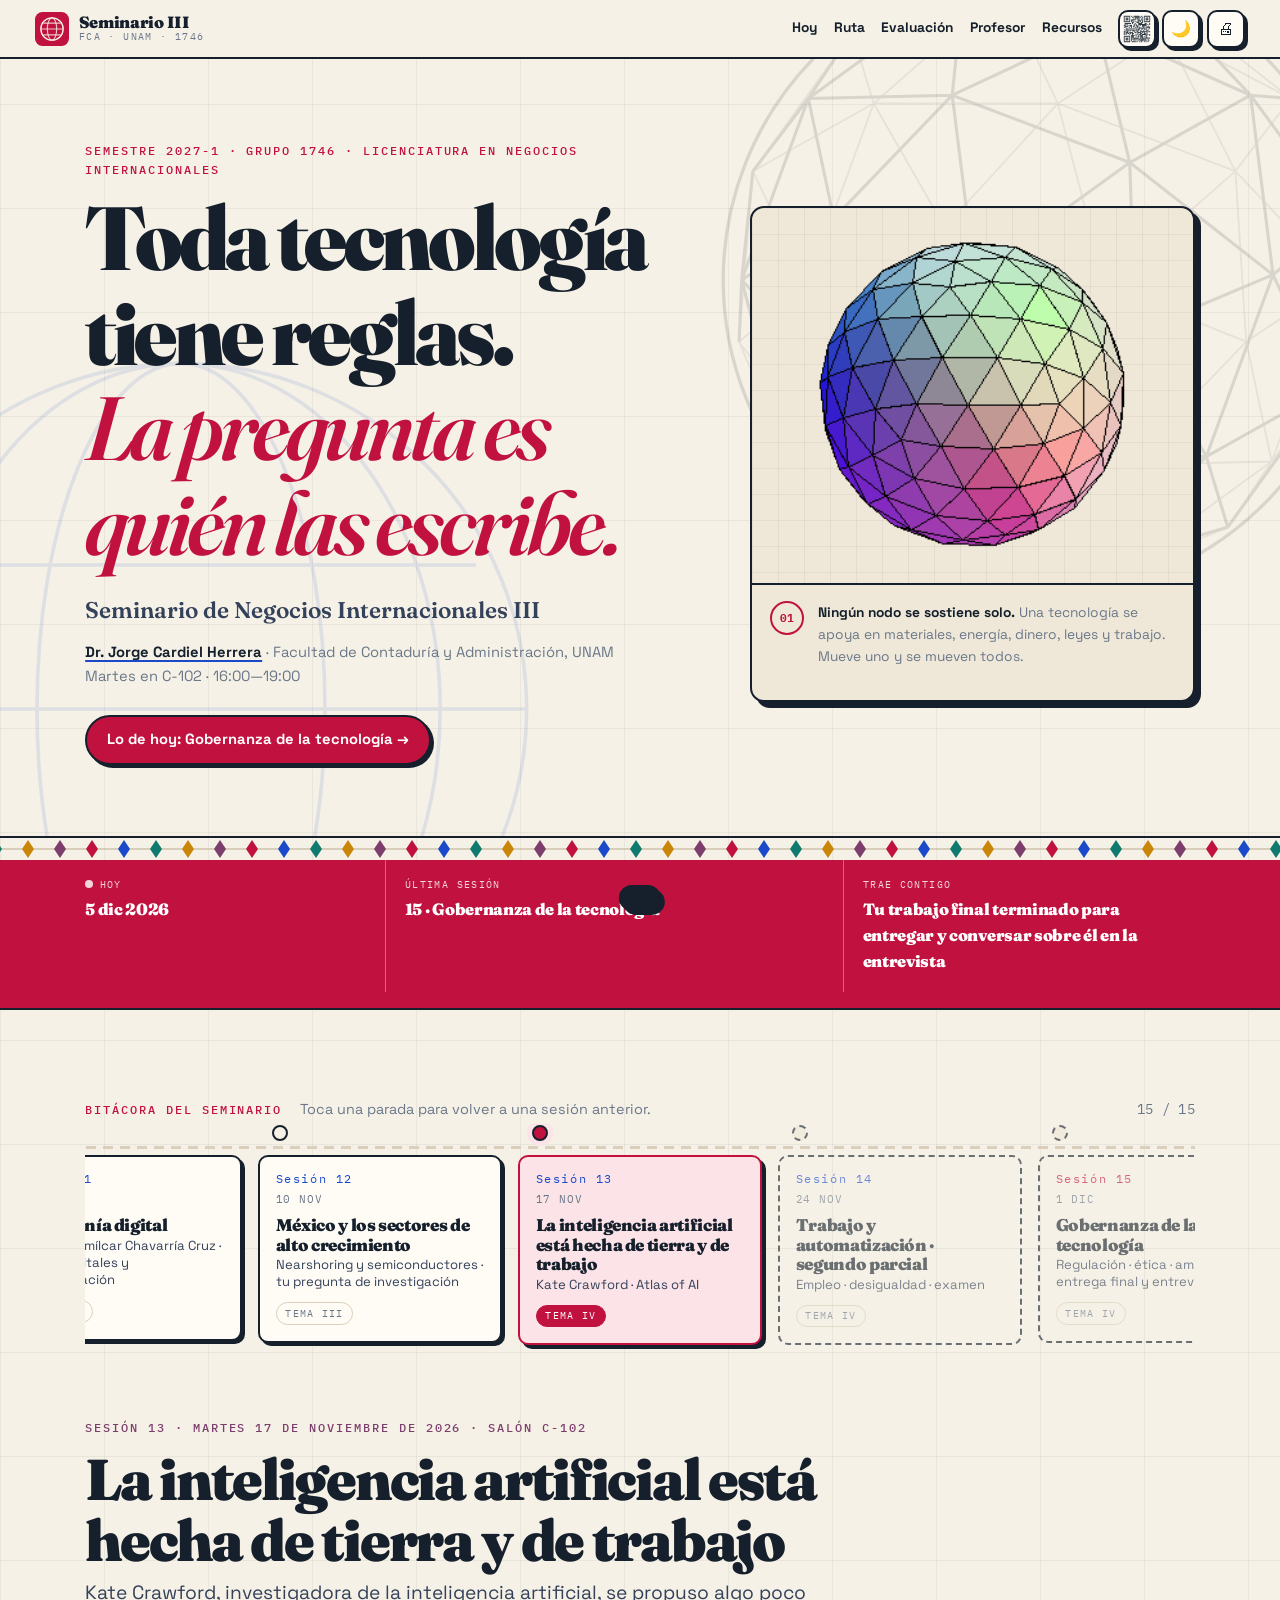
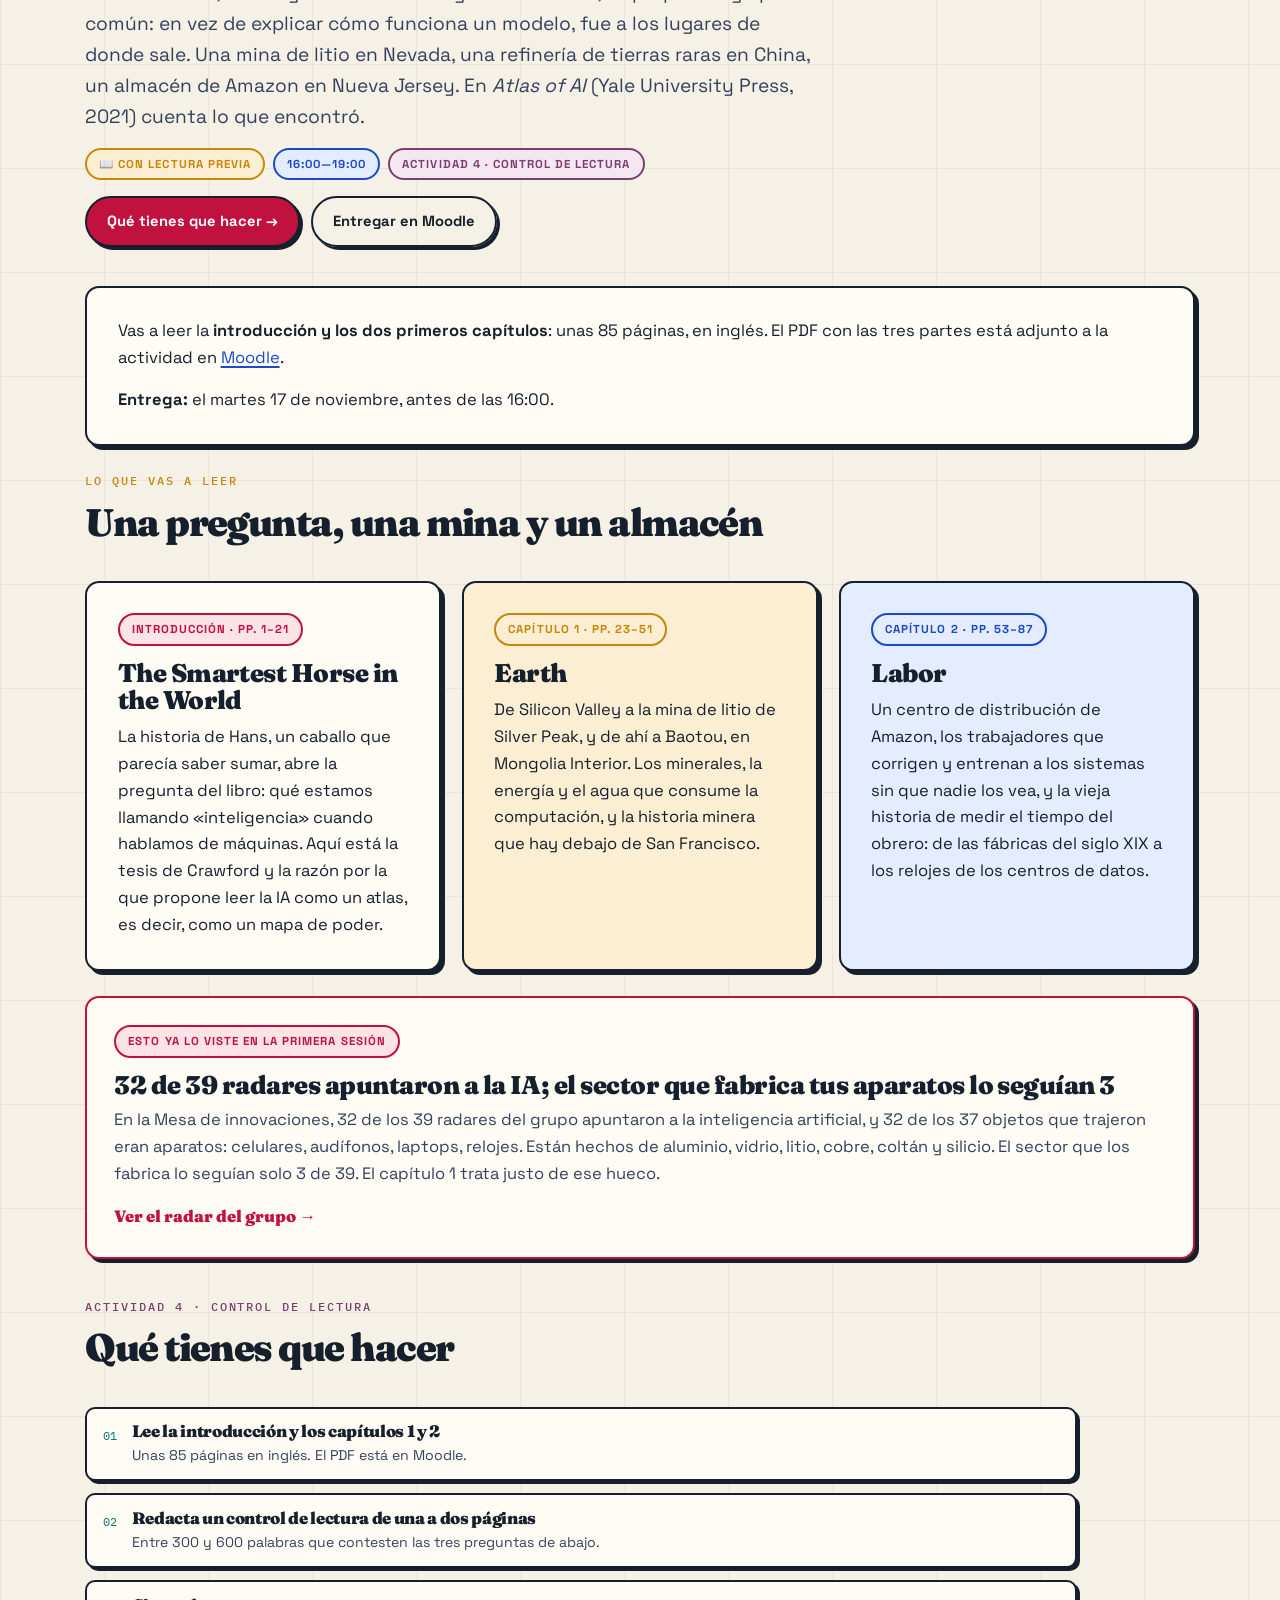
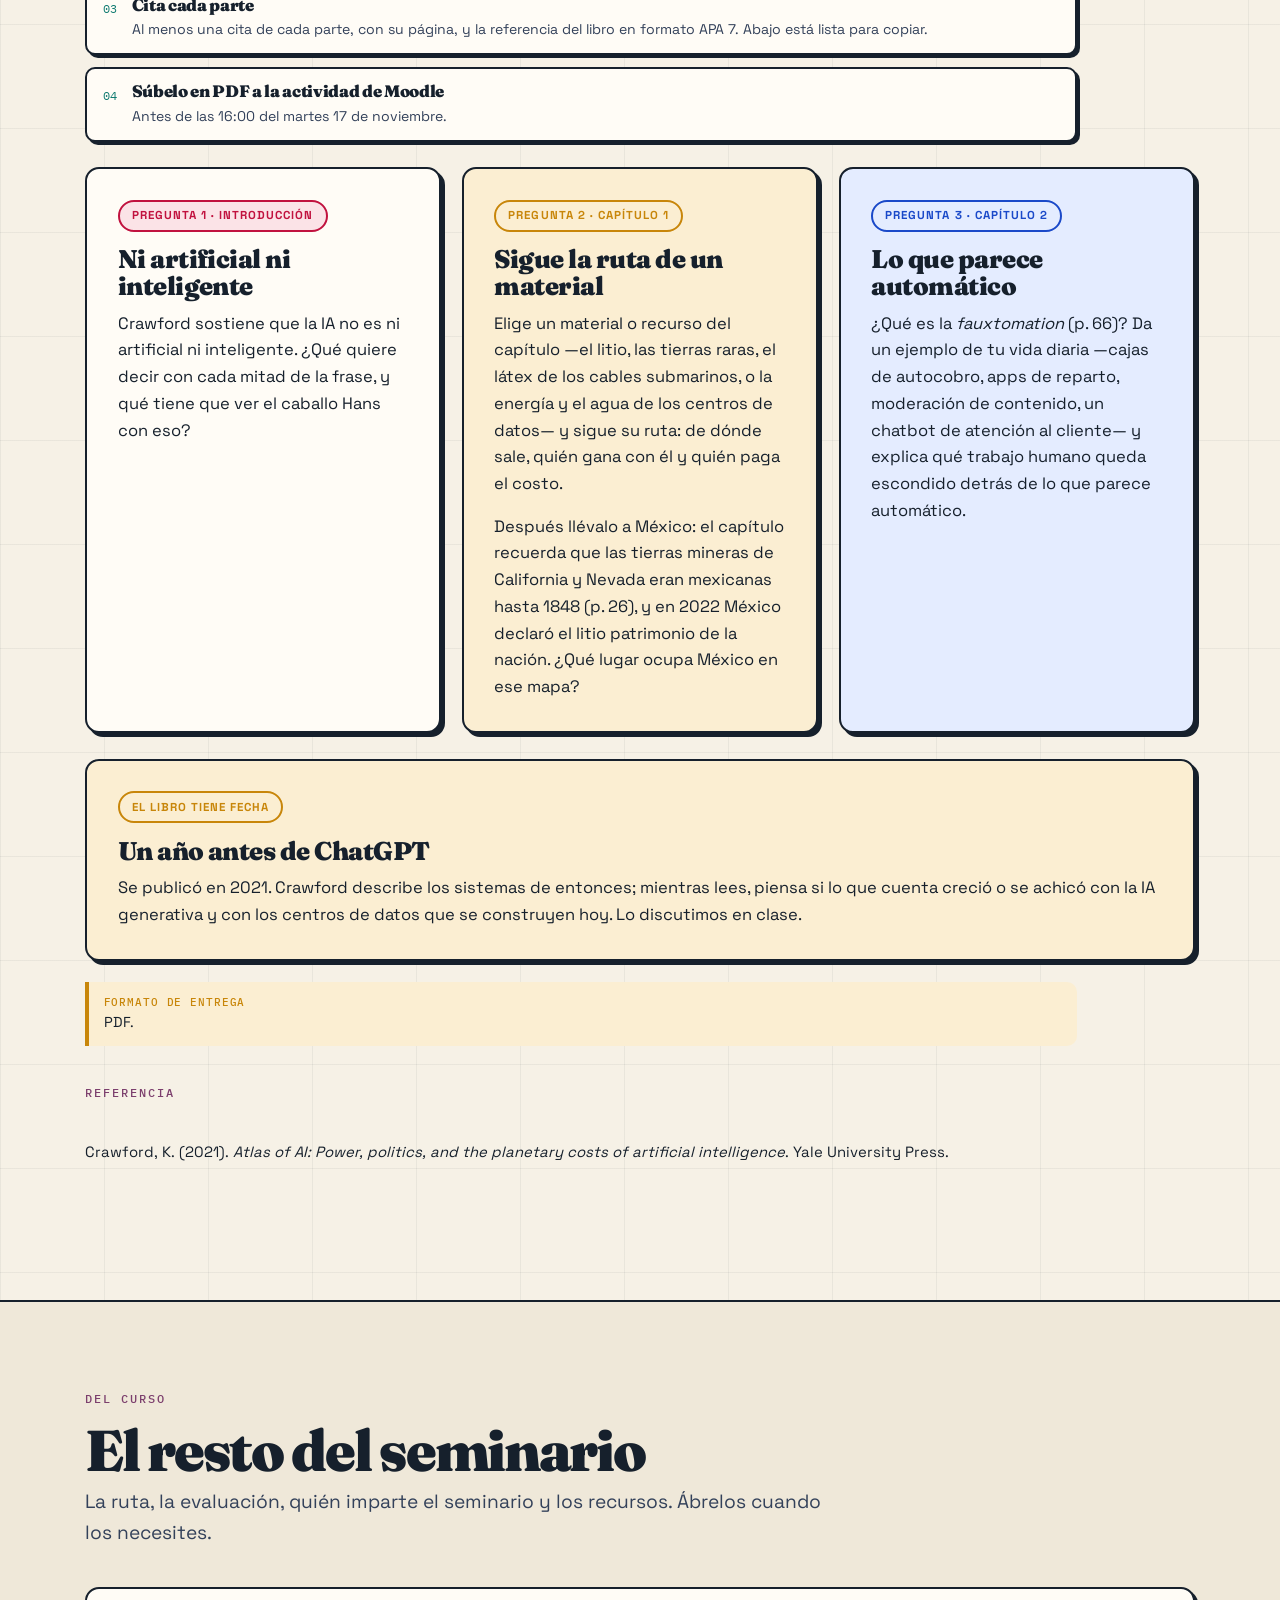
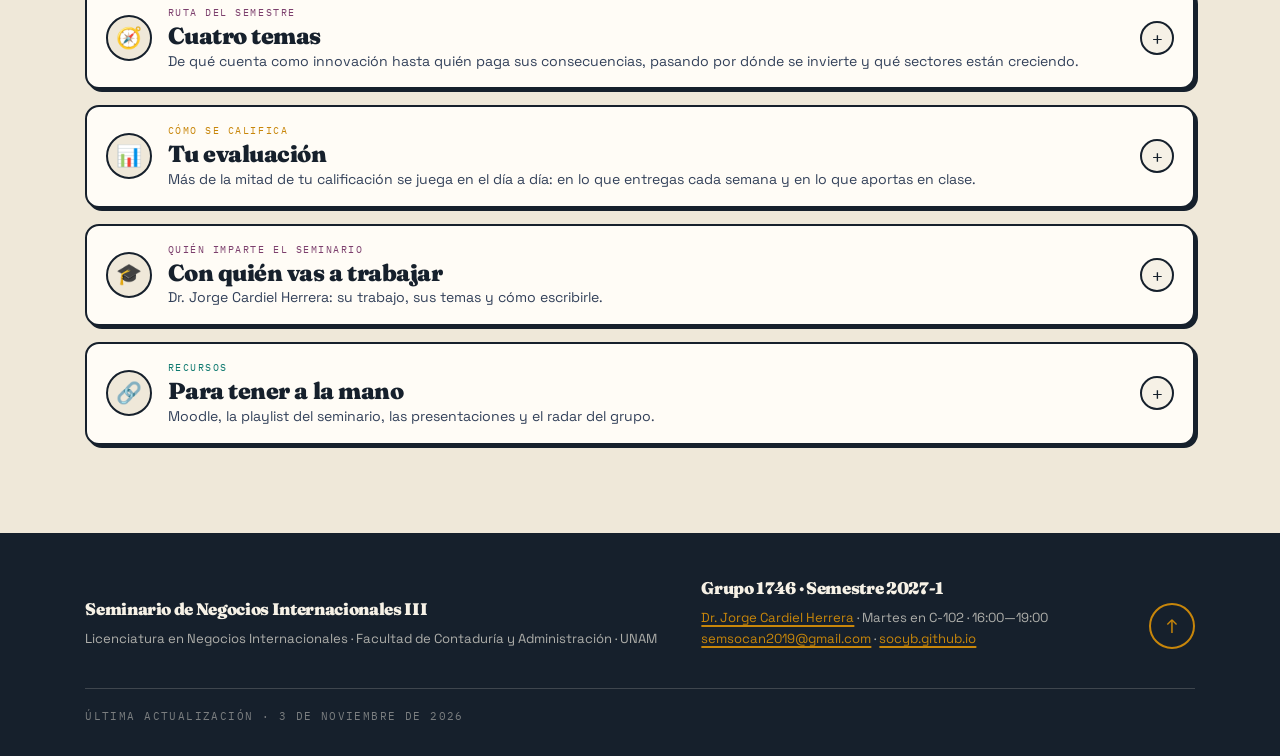
==== index.html @ 764ae82f "Sesión 13: el formato de entrega queda solo en PDF Co-Authored-By: Claude Opus 5.5 <noreply@anthropi" ====
<!doctype html>
<html lang="es-MX">
<head>
  <meta charset="utf-8">
  <meta name="viewport" content="width=device-width, initial-scale=1">
  <meta name="theme-color" content="#c1123f">
  <meta name="description" content="Seminario de Negocios Internacionales III · FCA UNAM · Grupo 1746 · Semestre 2027-1. La sesión de hoy, la bitácora de las sesiones anteriores, la ruta del semestre y cómo se evalúa.">
  <meta property="og:title" content="Seminario de Negocios Internacionales III · FCA UNAM · 2027-1">
  <meta property="og:description" content="Página del seminario: la sesión de hoy, la ruta del semestre y cómo se evalúa.">
  <meta property="og:type" content="website">
  <title>Seminario de Negocios Internacionales III · 2027-1 · FCA UNAM</title>
  <link rel="icon" href="data:image/svg+xml,%3Csvg xmlns='http://www.w3.org/2000/svg' viewBox='0 0 32 32'%3E%3Crect width='32' height='32' rx='7' fill='%23c1123f'/%3E%3Ccircle cx='16' cy='16' r='10.5' fill='none' stroke='%23f6f1e6' stroke-width='1.3'/%3E%3Cellipse cx='16' cy='16' rx='4.4' ry='10.5' fill='none' stroke='%23f6f1e6' stroke-width='1.1'/%3E%3Cpath d='M5.5 16h21M8 10.4h16M8 21.6h16' stroke='%23f6f1e6' stroke-width='1.1'/%3E%3C/svg%3E">
  <link rel="preconnect" href="https://fonts.googleapis.com">
  <link rel="preconnect" href="https://fonts.gstatic.com" crossorigin>
  <link rel="stylesheet" href="assets/index/sem3.css?v=2026-11-03">
  <script defer src="assets/index/sem3.js?v=2026-11-03"></script>
</head>
<body>
  <a class="skip-link" href="#sesion-actual">Ir a la sesión de hoy</a>

  <noscript><p class="noscript">Activa JavaScript para ver la sesión que toca, moverte entre las anteriores y guardar tu radar en este dispositivo. Todo lo demás se lee sin problema.</p></noscript>

  <!-- ══════════════════════════ BARRA SUPERIOR ══════════════════════════ -->
  <header class="topbar" id="inicio">
    <a class="brand" href="#inicio">
      <svg class="brand-mark" viewBox="0 0 32 32" aria-hidden="true">
        <rect width="32" height="32" rx="7" fill="var(--guinda)"/>
        <circle cx="16" cy="16" r="10.5" fill="none" stroke="var(--paper)" stroke-width="1.3"/>
        <ellipse cx="16" cy="16" rx="4.4" ry="10.5" fill="none" stroke="var(--paper)" stroke-width="1.1" opacity=".8"/>
        <path d="M5.5 16h21M8 10.4h16M8 21.6h16" stroke="var(--paper)" stroke-width="1.1" opacity=".8"/>
      </svg>
      <span class="brand-text">
        <strong>Seminario III</strong>
        <small>FCA · UNAM · 1746</small>
      </span>
    </a>
    <nav class="topnav" aria-label="Secciones del curso">
      <a href="#sesion-actual">Hoy</a>
      <a href="#ruta">Ruta</a>
      <a href="#evaluacion">Evaluación</a>
      <a href="#profesor">Profesor</a>
      <a href="#recursos">Recursos</a>
    </nav>
    <div class="topbar-actions">
      <button class="qr-btn" id="qrBtn" type="button" title="Ver el código QR de esta página en grande" aria-label="Ver el código QR de esta página en grande" aria-haspopup="dialog">
        <img src="assets/index/qr-sem3.svg" alt="Código QR de esta página" width="34" height="34" decoding="async">
      </button>
      <button class="icon-btn" id="themeToggle" type="button" title="Cambiar entre modo claro y oscuro" aria-label="Cambiar entre modo claro y oscuro">🌙</button>
      <button class="icon-btn" id="printBtn" type="button" title="Imprimir esta página" aria-label="Imprimir esta página">🖨</button>
    </div>
  </header>

  <!-- ══════════════════════════════ PORTADA ═════════════════════════════ -->
  <section class="hero">
    <div class="hero-bg" aria-hidden="true">
      <svg class="hero-rose" viewBox="0 0 200 200" fill="none" stroke="currentColor">
        <circle cx="100" cy="100" r="96" stroke-width="1"/>
        <path stroke-width=".55" opacity=".55" d="M43.1 25.1L89.0 11.9M43.1 25.1L49.6 46.5M43.1 25.1L13.0 67.0M138.1 25.1L132.6 10.9M138.1 25.1L89.0 11.9M138.1 25.1L105.4 46.5M138.1 25.1L176.0 45.0M138.1 25.1L159.2 67.0M156.9 174.9L123.2 189.1M156.9 174.9L170.2 155.0M82.6 176.6L72.8 135.6M82.6 176.6L36.2 156.0M82.6 176.6L67.4 189.1M82.6 176.6L123.2 189.1M82.6 176.6L126.6 156.0M71.1 84.0L105.4 46.5M71.1 84.0L49.6 46.5M71.1 84.0L29.4 101.6M71.1 84.0L72.8 135.6M71.1 84.0L119.8 101.6M162.5 118.7L159.2 67.0M162.5 118.7L119.8 101.6M162.5 118.7L126.6 156.0M162.5 118.7L170.2 155.0M162.5 118.7L190.4 100.0M191.2 81.3L190.4 100.0M8.8 118.7L29.4 101.6M8.8 118.7L13.0 67.0M8.8 118.7L24.0 155.0M8.8 118.7L36.2 156.0M76.8 10.9L89.0 11.9M132.6 10.9L89.0 11.9M132.6 10.9L176.0 45.0M89.0 11.9L105.4 46.5M89.0 11.9L49.6 46.5M105.4 46.5L49.6 46.5M105.4 46.5L159.2 67.0M105.4 46.5L119.8 101.6M49.6 46.5L29.4 101.6M49.6 46.5L13.0 67.0M29.4 101.6L13.0 67.0M29.4 101.6L72.8 135.6M29.4 101.6L36.2 156.0M176.0 45.0L159.2 67.0M176.0 45.0L190.4 100.0M24.0 155.0L36.2 156.0M72.8 135.6L36.2 156.0M72.8 135.6L119.8 101.6M72.8 135.6L126.6 156.0M36.2 156.0L67.4 189.1M159.2 67.0L119.8 101.6M159.2 67.0L190.4 100.0M119.8 101.6L126.6 156.0M187.0 133.0L170.2 155.0M187.0 133.0L190.4 100.0M67.4 189.1L123.2 189.1M123.2 189.1L126.6 156.0M123.2 189.1L170.2 155.0M126.6 156.0L170.2 155.0M170.2 155.0L190.4 100.0"/>
        <path stroke-width=".95" d="M43.1 25.1L29.8 45.0M43.1 25.1L76.8 10.9M61.9 174.9L24.0 155.0M61.9 174.9L40.8 133.0M61.9 174.9L94.6 153.5M61.9 174.9L111.0 188.1M61.9 174.9L67.4 189.1M156.9 174.9L187.0 133.0M156.9 174.9L150.4 153.5M156.9 174.9L111.0 188.1M128.9 116.0L80.2 98.4M128.9 116.0L127.2 64.4M128.9 116.0L170.6 98.4M128.9 116.0L150.4 153.5M128.9 116.0L94.6 153.5M117.4 23.4L73.4 44.0M117.4 23.4L76.8 10.9M117.4 23.4L132.6 10.9M117.4 23.4L163.8 44.0M117.4 23.4L127.2 64.4M191.2 81.3L163.8 44.0M191.2 81.3L176.0 45.0M191.2 81.3L187.0 133.0M191.2 81.3L170.6 98.4M8.8 118.7L9.6 100.0M37.5 81.3L29.8 45.0M37.5 81.3L73.4 44.0M37.5 81.3L9.6 100.0M37.5 81.3L80.2 98.4M37.5 81.3L40.8 133.0M29.8 45.0L73.4 44.0M29.8 45.0L76.8 10.9M29.8 45.0L13.0 67.0M29.8 45.0L9.6 100.0M73.4 44.0L76.8 10.9M73.4 44.0L80.2 98.4M73.4 44.0L127.2 64.4M76.8 10.9L132.6 10.9M132.6 10.9L163.8 44.0M13.0 67.0L9.6 100.0M9.6 100.0L24.0 155.0M9.6 100.0L40.8 133.0M163.8 44.0L176.0 45.0M163.8 44.0L127.2 64.4M163.8 44.0L170.6 98.4M80.2 98.4L127.2 64.4M80.2 98.4L40.8 133.0M80.2 98.4L94.6 153.5M127.2 64.4L170.6 98.4M24.0 155.0L40.8 133.0M24.0 155.0L67.4 189.1M40.8 133.0L94.6 153.5M187.0 133.0L170.6 98.4M187.0 133.0L150.4 153.5M170.6 98.4L150.4 153.5M150.4 153.5L94.6 153.5M150.4 153.5L111.0 188.1M94.6 153.5L111.0 188.1M111.0 188.1L67.4 189.1M111.0 188.1L123.2 189.1"/>
      </svg>
      <svg class="hero-arc" viewBox="0 0 200 200" fill="none" stroke="currentColor">
        <circle cx="100" cy="100" r="96" stroke-width="1"/>
        <ellipse cx="100" cy="100" rx="40" ry="96" stroke-width="1"/>
        <ellipse cx="100" cy="100" rx="72" ry="96" stroke-width="1"/>
        <path d="M4 100h192M18 60h164M18 140h164" stroke-width="1"/>
      </svg>
    </div>

    <div class="hero-inner">
      <div class="hero-copy">
        <p class="kicker">Semestre 2027-1 · Grupo 1746 · Licenciatura en Negocios Internacionales</p>
        <h1 class="hero-title">Ninguna tecnología llega sola.<br><em>Alguien decide. Alguien paga.</em></h1>
        <p class="hero-sub">Seminario de Negocios Internacionales III</p>
        <p class="hero-meta"><a href="#profesor"><b>Dr. Jorge Cardiel Herrera</b></a> · Facultad de Contaduría y Administración, UNAM<br>Martes en C-102 · 16:00—19:00</p>

        <div class="cta-row">
          <a class="btn btn-primary" href="#sesion-actual" id="heroCta">Lo de esta sesión →</a>
        </div>
      </div>

      <figure class="frame is-plate">
        <img src="assets/index/geode.gif" alt="Esfera geodésica que gira: una retícula de triángulos donde cada vértice está unido a los demás." width="242" height="242">
        <figcaption>
          <b>01</b>
          <p><strong>Ningún nodo se sostiene solo.</strong> Una tecnología se apoya en materiales, energía, dinero, leyes y trabajo. Mueve uno y se mueven todos.</p>
        </figcaption>
      </figure>
    </div>
  </section>

  <div class="band" aria-hidden="true"></div>

  <!-- ═════════════════════════════ HOY ══════════════════════════════════ -->
  <section class="nowbar" aria-label="Información de hoy">
    <div class="nowbar-inner">
      <p class="nowbar-item"><span><i class="live-dot" aria-hidden="true"></i>Hoy</span><strong id="todayDate">—</strong></p>
      <p class="nowbar-item"><span id="activeWhen">Sesión</span><strong id="activeSession">—</strong></p>
      <p class="nowbar-item"><span>Trae contigo</span><strong id="todayBring">—</strong></p>
    </div>
  </section>

  <!-- ═════════════════ BITÁCORA · LA LÍNEA DEL SEMINARIO ════════════════ -->
  <section class="section" id="sesion-actual" aria-label="La sesión de hoy y la bitácora del seminario">
    <div class="wrap">
      <div class="tl-head">
        <p class="kicker">Bitácora del seminario</p>
        <p class="tl-hint">Toca una parada para volver a una sesión anterior.</p>
        <p class="mono muted" id="sessionCount"></p>
      </div>

      <div class="timeline" id="timeline">
        <div class="tl-track" id="tlTrack" role="tablist" aria-label="Sesiones del seminario"></div>
      </div>

      <!-- ─────────── SESIÓN 13 · ATLAS OF AI · TIERRA Y TRABAJO ─────────── -->
      <div class="session-panel" id="panel-13" data-sesion="13" role="tabpanel" aria-labelledby="tab-13" tabindex="-1" hidden>
        <div class="section-head">
          <p class="kicker k-plum">Sesión 13 · Martes 17 de noviembre de 2026 · Salón C-102</p>
          <h2>La inteligencia artificial está hecha de tierra y de trabajo</h2>
          <p class="lead">Kate Crawford, investigadora de la inteligencia artificial, se propuso algo poco común: en vez de explicar cómo funciona un modelo, fue a los lugares de donde sale. Una mina de litio en Nevada, una refinería de tierras raras en China, un almacén de Amazon en Nueva Jersey. En <em>Atlas of AI</em> (Yale University Press, 2021) cuenta lo que encontró.</p>
          <p style="margin-top:1rem;display:flex;flex-wrap:wrap;gap:.5rem">
            <span class="pill pill-amber">📖 Con lectura previa</span>
            <span class="pill pill-blue">16:00—19:00</span>
            <span class="pill pill-plum">Actividad 4 · control de lectura</span>
          </p>
          <div class="cta-row">
            <a class="btn btn-primary" href="#actividad-13">Qué tienes que hacer →</a>
            <a class="btn btn-ghost" href="https://negociosinternacionales.fca.unam.mx" target="_blank" rel="noopener noreferrer">Entregar en Moodle</a>
          </div>
        </div>

        <article class="card" style="margin-bottom:1.6rem">
          <p>Vas a leer la <strong>introducción y los dos primeros capítulos</strong>: unas 85 páginas, en inglés. El PDF con las tres partes está adjunto a la actividad en <a href="https://negociosinternacionales.fca.unam.mx" target="_blank" rel="noopener noreferrer">Moodle</a>.</p>
          <p style="margin-bottom:0"><strong>Entrega:</strong> el martes 17 de noviembre, antes de las 16:00.</p>
        </article>

        <!-- Lo que vas a leer -->
        <div class="section-head" id="lecturas-13">
          <p class="kicker k-amber">Lo que vas a leer</p>
          <h2 style="font-size:clamp(1.7rem,3.6vw,2.4rem)">Una pregunta, una mina y un almacén</h2>
        </div>

        <div class="grid-3" style="margin-bottom:1.6rem">
          <article class="card">
            <span class="pill">Introducción · pp. 1–21</span>
            <h3 style="margin-top:.9rem">The Smartest Horse in the World</h3>
            <p style="margin-bottom:0">La historia de Hans, un caballo que parecía saber sumar, abre la pregunta del libro: qué estamos llamando «inteligencia» cuando hablamos de máquinas. Aquí está la tesis de Crawford y la razón por la que propone leer la IA como un atlas, es decir, como un mapa de poder.</p>
          </article>
          <article class="card" style="background:var(--tint-amber)">
            <span class="pill pill-amber">Capítulo 1 · pp. 23–51</span>
            <h3 style="margin-top:.9rem">Earth</h3>
            <p style="margin-bottom:0">De Silicon Valley a la mina de litio de Silver Peak, y de ahí a Baotou, en Mongolia Interior. Los minerales, la energía y el agua que consume la computación, y la historia minera que hay debajo de San Francisco.</p>
          </article>
          <article class="card" style="background:var(--tint-blue)">
            <span class="pill pill-blue">Capítulo 2 · pp. 53–87</span>
            <h3 style="margin-top:.9rem">Labor</h3>
            <p style="margin-bottom:0">Un centro de distribución de Amazon, los trabajadores que corrigen y entrenan a los sistemas sin que nadie los vea, y la vieja historia de medir el tiempo del obrero: de las fábricas del siglo XIX a los relojes de los centros de datos.</p>
          </article>
        </div>

        <a class="link-card is-red" href="carta_grupo.html" style="margin-bottom:2.4rem">
          <span class="pill">Esto ya lo viste en la primera sesión</span>
          <h3>32 de 39 radares apuntaron a la IA; el sector que fabrica tus aparatos lo seguían 3</h3>
          <p>En la Mesa de innovaciones, 32 de los 39 radares del grupo apuntaron a la inteligencia artificial, y 32 de los 37 objetos que trajeron eran aparatos: celulares, audífonos, laptops, relojes. Están hechos de aluminio, vidrio, litio, cobre, coltán y silicio. El sector que los fabrica lo seguían solo 3 de 39. El capítulo 1 trata justo de ese hueco.</p>
          <p class="go">Ver el radar del grupo →</p>
        </a>

        <!-- La actividad -->
        <div class="section-head" id="actividad-13">
          <p class="kicker k-plum">Actividad 4 · Control de lectura</p>
          <h2 style="font-size:clamp(1.7rem,3.6vw,2.4rem)">Qué tienes que hacer</h2>
        </div>

        <ol class="check-list" style="margin-bottom:1.6rem;max-width:62rem">
          <li><div><strong>Lee la introducción y los capítulos 1 y 2</strong><span>Unas 85 páginas en inglés. El PDF está en Moodle.</span></div></li>
          <li><div><strong>Redacta un control de lectura de una a dos páginas</strong><span>Entre 300 y 600 palabras que contesten las tres preguntas de abajo.</span></div></li>
          <li><div><strong>Cita cada parte</strong><span>Al menos una cita de cada parte, con su página, y la referencia del libro en formato APA 7. Abajo está lista para copiar.</span></div></li>
          <li><div><strong>Súbelo en PDF a la actividad de Moodle</strong><span>Antes de las 16:00 del martes 17 de noviembre.</span></div></li>
        </ol>

        <div class="grid-3" style="margin-bottom:1.6rem">
          <article class="card">
            <span class="pill">Pregunta 1 · Introducción</span>
            <h3 style="margin-top:.9rem">Ni artificial ni inteligente</h3>
            <p style="margin-bottom:0">Crawford sostiene que la IA no es ni artificial ni inteligente. ¿Qué quiere decir con cada mitad de la frase, y qué tiene que ver el caballo Hans con eso?</p>
          </article>
          <article class="card" style="background:var(--tint-amber)">
            <span class="pill pill-amber">Pregunta 2 · Capítulo 1</span>
            <h3 style="margin-top:.9rem">Sigue la ruta de un material</h3>
            <p>Elige un material o recurso del capítulo —el litio, las tierras raras, el látex de los cables submarinos, o la energía y el agua de los centros de datos— y sigue su ruta: de dónde sale, quién gana con él y quién paga el costo.</p>
            <p style="margin-bottom:0">Después llévalo a México: el capítulo recuerda que las tierras mineras de California y Nevada eran mexicanas hasta 1848 (p. 26), y en 2022 México declaró el litio patrimonio de la nación. ¿Qué lugar ocupa México en ese mapa?</p>
          </article>
          <article class="card" style="background:var(--tint-blue)">
            <span class="pill pill-blue">Pregunta 3 · Capítulo 2</span>
            <h3 style="margin-top:.9rem">Lo que parece automático</h3>
            <p style="margin-bottom:0">¿Qué es la <em>fauxtomation</em> (p. 66)? Da un ejemplo de tu vida diaria —cajas de autocobro, apps de reparto, moderación de contenido, un chatbot de atención al cliente— y explica qué trabajo humano queda escondido detrás de lo que parece automático.</p>
          </article>
        </div>

        <article class="card" style="background:var(--tint-amber);margin-bottom:1.3rem">
          <span class="pill pill-amber">El libro tiene fecha</span>
          <h3 style="margin-top:.9rem">Un año antes de ChatGPT</h3>
          <p style="margin-bottom:0">Se publicó en 2021. Crawford describe los sistemas de entonces; mientras lees, piensa si lo que cuenta creció o se achicó con la IA generativa y con los centros de datos que se construyen hoy. Lo discutimos en clase.</p>
        </article>

        <p class="bridge" style="margin-bottom:2.4rem;max-width:62rem"><b>Formato de entrega</b>PDF.</p>

        <div class="section-head">
          <p class="kicker k-plum">Referencia</p>
        </div>
        <ul class="refs" style="margin-bottom:3rem">
          <li>Crawford, K. (2021). <em>Atlas of AI: Power, politics, and the planetary costs of artificial intelligence</em>. Yale University Press.</li>
        </ul>
      </div>

      <!-- ─────────── SESIÓN 12 · NEARSHORING Y TU PREGUNTA DE INVESTIGACIÓN ─────────── -->
      <div class="session-panel" id="panel-12" data-sesion="12" role="tabpanel" aria-labelledby="tab-12" tabindex="-1" hidden>
        <div class="section-head">
          <p class="kicker k-teal">Sesión 12 · Martes 10 de noviembre de 2026 · Salón C-102</p>
          <h2>México y los sectores de alto crecimiento</h2>
          <p class="lead">Cerramos el tercer tema con dos capítulos sobre <em>nearshoring</em>: uno mira desde Washington y el otro desde México. Primero los discutimos; después tienes una hora para armar tu equipo y escribir tu pregunta de investigación.</p>
          <p style="margin-top:1rem;display:flex;flex-wrap:wrap;gap:.5rem">
            <span class="pill pill-amber">📖 Con lectura previa</span>
            <span class="pill pill-blue">16:00—19:00</span>
            <span class="pill pill-teal">Pregunta de investigación</span>
          </p>
          <div class="cta-row">
            <a class="btn btn-primary" href="#lecturas-12">Las dos lecturas →</a>
            <a class="btn btn-ghost" href="#pregunta-12">Tu pregunta de investigación</a>
          </div>
        </div>

        <!-- Las lecturas -->
        <div class="section-head" id="lecturas-12">
          <p class="kicker k-amber">Primera parte · La lectura de hoy</p>
          <h2 style="font-size:clamp(1.7rem,3.6vw,2.4rem)">Dos capítulos, dos orillas</h2>
        </div>

        <article class="card book-card" style="margin-bottom:1.6rem">
          <a href="https://biblio.juridicas.unam.mx/bjv/detalle-libro/7437-nearshoring-la-oportunidad-de-un-nuevo-desarrollo-economico-y-social-para-mexico" target="_blank" rel="noopener noreferrer">
            <img class="book-cover" src="assets/index/oropeza-nearshoring-2024.jpg" alt="Portada de Nearshoring. La oportunidad de un nuevo desarrollo económico y social para México, coordinado por Arturo Oropeza García" width="118" height="198" loading="lazy" decoding="async">
          </a>
          <div>
            <p>Los dos capítulos son del libro <em>Nearshoring: La oportunidad de un nuevo desarrollo económico y social para México</em>, coordinado por <strong>Arturo Oropeza García</strong> y publicado en 2024 por el Instituto de Investigaciones Jurídicas de la UNAM. Lo escribieron veinte especialistas, y cada capítulo se descarga gratis de la Biblioteca Jurídica Virtual.</p>
            <p style="margin-bottom:0">El control de lectura se entrega en <a href="https://negociosinternacionales.fca.unam.mx" target="_blank" rel="noopener noreferrer">Moodle</a> antes de las 16:00: al menos una página que conteste las tres preguntas de la actividad, con una cita de cada capítulo.</p>
          </div>
        </article>

        <div class="contrast" style="margin-bottom:1.3rem">
          <article class="is-classic">
            <span class="pill pill-blue">Capítulo 3 · Isidro Morales · pp. 68–84</span>
            <h3>La nueva política industrial estadounidense y la relocalización estratégica de las cadenas de suministro. Retos para México</h3>
            <p style="font-size:.95rem;color:var(--ink-soft)">Estados Unidos dejó de ver los chips, las baterías y la energía como un asunto solo comercial: ahora son de seguridad nacional. Eso cambia el lugar de México.</p>
            <ul>
              <li>Las tres leyes de Biden: <strong>infraestructura, reducción de la inflación (IRA) y chips</strong></li>
              <li>Qué quiere decir <strong>securitización</strong></li>
              <li>¿<strong>Desacoplarse</strong> de China o administrar el riesgo?</li>
              <li>Por qué México pasó de dar el 15 % de los chips que importa Estados Unidos a dar el 3 %</li>
              <li>Lo que frena a México: <strong>energía, seguridad e infraestructura</strong></li>
            </ul>
            <p style="margin:1rem 0 0"><a href="https://archivos.juridicas.unam.mx/www/bjv/libros/15/7437/5.pdf" target="_blank" rel="noopener noreferrer"><strong>Leer el capítulo 3 (PDF) →</strong></a></p>
          </article>
          <article class="is-critical">
            <span class="pill pill-amber">Capítulo 6 · Clemente Ruiz Durán · pp. 118–133</span>
            <h3>Nearshoring en el marco de una nueva Política Industrial Integral</h3>
            <p style="font-size:.95rem;color:var(--ink-soft)">Llegan fábricas, pero ¿llegan también el diseño y la investigación? Ruiz Durán distingue entre ensamblar y aprender.</p>
            <ul>
              <li><strong>Clústeres del conocimiento</strong>: concebir, diseñar, producir y vender aquí</li>
              <li>Las patentes de México frente a las de Japón, Estados Unidos, China y Corea</li>
              <li>Los <strong>cinco sectores</strong> que el gobierno eligió en 2023</li>
              <li>Delphi en Ciudad Juárez (1995): una maquila con centro de diseño</li>
              <li>Qué sería una <strong>maquila del conocimiento</strong></li>
            </ul>
            <p style="margin:1rem 0 0"><a href="https://archivos.juridicas.unam.mx/www/bjv/libros/15/7437/8.pdf" target="_blank" rel="noopener noreferrer"><strong>Leer el capítulo 6 (PDF) →</strong></a> <span class="muted" style="font-size:.85rem">De la página 134 en adelante vienen la bibliografía y un anexo.</span></p>
          </article>
        </div>
        <p class="bridge" style="margin-bottom:2.4rem;max-width:62rem"><b>Dónde se tocan</b>Morales cierra pidiendo que México «inicie una política industrial de largo alcance» (p. 83). Ruiz Durán dice qué tendría que cambiar esa política: «el paradigma sobre el que se ha sustentado la relación de libre comercio con Estados Unidos y Canadá que ha sido la de bajos costos laborales» (p. 127).</p>

        <div class="grid-2" style="margin-bottom:1.3rem">
          <article class="card" style="background:var(--tint-amber)">
            <span class="pill pill-amber">Con qué llegar</span>
            <h3 style="margin-top:.9rem">Tu control de lectura y una innovación que te interese</h3>
            <p style="margin-bottom:0">El control, entregado en Moodle antes de clase. Para la segunda parte, una innovación que te dé curiosidad y algo para escribir: con eso arrancas tu pregunta de investigación.</p>
          </article>
          <article class="card" style="background:var(--tint-blue)">
            <span class="pill pill-blue">Las lecturas tienen fecha</span>
            <h3 style="margin-top:.9rem">Lo que se esperaba en 2023</h3>
            <p style="margin-bottom:0">Los dos capítulos se escribieron entre 2023 y la primavera de 2024. Después llegaron el Plan México (enero de 2025), los nuevos aranceles de Estados Unidos y la revisión del T-MEC que Morales ya anunciaba para 2026 (p. 81). En clase ponemos lo que se esperaba junto a lo que pasó.</p>
          </article>
        </div>

        <a class="link-card is-teal" href="https://archivos.juridicas.unam.mx/www/bjv/libros/15/7437/16.pdf" target="_blank" rel="noopener noreferrer">
          <span class="pill pill-teal">En clase · 48 proyectos anunciados</span>
          <h3>¿Cuántos son planta y cuántos fueron anuncio?</h3>
          <p>Diana Terrazas Santamaría y Nain Martínez reunieron los 48 proyectos de vehículos eléctricos que se anunciaron en México entre enero de 2019 y junio de 2023, con la empresa, el país, la inversión, los empleos y el municipio de cada uno (capítulo 14, anexo, pp. 322–331). Nuevo León, Coahuila y Guanajuato concentran más de la mitad. En clase revisamos qué pasó con ellos.</p>
          <p class="go">Abrir el capítulo 14 (PDF) →</p>
        </a>

        <a class="link-card is-blue" href="https://archivos.juridicas.unam.mx/www/bjv/libros/15/7437/12.pdf" target="_blank" rel="noopener noreferrer">
          <span class="pill pill-blue">Para ir más lejos</span>
          <h3>Innovación ante el nearshoring</h3>
          <p><strong>Víctor Manuel Guízar</strong>, capítulo 10 (pp. 216–244). Parte de la definición de innovación del <em>Manual de Oslo</em> que trabajamos en la sesión 02, compara a México con Singapur y propone siete líneas para que la relocalización deje innovación y no solo ensamble. Una de ellas, fortalecer las oficinas de transferencia de tecnología, es el tema de un capítulo del libro del Dr. Jasso que vimos en la sesión 08.</p>
          <p class="go">Abrir el capítulo 10 (PDF) →</p>
        </a>

        <div class="section-head" style="margin-top:1.6rem">
          <p class="kicker k-plum">Fuentes de esta parte</p>
        </div>
        <ul class="refs" style="margin-bottom:3rem">
          <li>Guízar, V. M. (2024). Innovación ante el nearshoring. Cómo acelerar su inclusión en la cadena industrial de valor. En A. Oropeza García (Coord.), <em>Nearshoring: La oportunidad de un nuevo desarrollo económico y social para México</em> (pp. 216–244). Universidad Nacional Autónoma de México, Instituto de Investigaciones Jurídicas. <a href="https://archivos.juridicas.unam.mx/www/bjv/libros/15/7437/12.pdf" target="_blank" rel="noopener noreferrer">https://archivos.juridicas.unam.mx/www/bjv/libros/15/7437/12.pdf</a></li>
          <li>Morales, I. (2024). La nueva política industrial estadounidense y la relocalización estratégica de las cadenas de suministro. Retos para México. En A. Oropeza García (Coord.), <em>Nearshoring: La oportunidad de un nuevo desarrollo económico y social para México</em> (pp. 68–84). Universidad Nacional Autónoma de México, Instituto de Investigaciones Jurídicas. <a href="https://archivos.juridicas.unam.mx/www/bjv/libros/15/7437/5.pdf" target="_blank" rel="noopener noreferrer">https://archivos.juridicas.unam.mx/www/bjv/libros/15/7437/5.pdf</a></li>
          <li>Oropeza García, A. (Coord.). (2024). <em>Nearshoring: La oportunidad de un nuevo desarrollo económico y social para México</em>. Universidad Nacional Autónoma de México, Instituto de Investigaciones Jurídicas. <a href="https://biblio.juridicas.unam.mx/bjv/detalle-libro/7437-nearshoring-la-oportunidad-de-un-nuevo-desarrollo-economico-y-social-para-mexico" target="_blank" rel="noopener noreferrer">https://biblio.juridicas.unam.mx/bjv/detalle-libro/7437-nearshoring-la-oportunidad-de-un-nuevo-desarrollo-economico-y-social-para-mexico</a></li>
          <li>Ruiz Durán, C. (2024). Nearshoring en el marco de una nueva política industrial integral. En A. Oropeza García (Coord.), <em>Nearshoring: La oportunidad de un nuevo desarrollo económico y social para México</em> (pp. 118–150). Universidad Nacional Autónoma de México, Instituto de Investigaciones Jurídicas. <a href="https://archivos.juridicas.unam.mx/www/bjv/libros/15/7437/8.pdf" target="_blank" rel="noopener noreferrer">https://archivos.juridicas.unam.mx/www/bjv/libros/15/7437/8.pdf</a></li>
          <li>Terrazas Santamaría, D. y Martínez, N. (2024). Contextualizando el nearshoring de vehículos eléctricos en México. En A. Oropeza García (Coord.), <em>Nearshoring: La oportunidad de un nuevo desarrollo económico y social para México</em> (pp. 304–331). Universidad Nacional Autónoma de México, Instituto de Investigaciones Jurídicas. <a href="https://archivos.juridicas.unam.mx/www/bjv/libros/15/7437/16.pdf" target="_blank" rel="noopener noreferrer">https://archivos.juridicas.unam.mx/www/bjv/libros/15/7437/16.pdf</a></li>
        </ul>

        <!-- La pregunta de investigación -->
        <article class="card" id="pregunta-12" aria-labelledby="pregunta-12-title" style="background:var(--tint-blue)">
          <p class="kicker k-blue">Actividad · Tu trabajo final</p>
          <h2 id="pregunta-12-title">Tu pregunta de investigación</h2>
          <div class="cta-row">
            <a class="btn btn-primary" href="investigacion.html">Abrir la actividad en su propia página →</a>
          </div>
        </article>
      </div>

      <!-- ─────────── SESIÓN 11 · CIUDADANÍA DIGITAL, CON INVITADO ─────────── -->
      <div class="session-panel" id="panel-11" data-sesion="11" role="tabpanel" aria-labelledby="tab-11" tabindex="-1" hidden>
        <div class="section-head">
          <p class="kicker k-amber">Sesión 11 · Martes 3 de noviembre de 2026 · Salón C-102</p>
          <h2>Ciudadanía digital</h2>
          <p class="lead">Estará con nosotros el <strong>Dr. Amílcar Chavarría Cruz</strong>, del Centro de Estudios en Ciencias de la Comunicación de la Facultad de Ciencias Políticas y Sociales de la UNAM. Conversaremos sobre <strong>medios digitales, desinformación y ciudadanía</strong>.</p>
          <p style="margin-top:1rem;display:flex;flex-wrap:wrap;gap:.5rem">
            <span class="pill pill-amber">Sesión con invitado</span>
            <span class="pill pill-blue">16:00—19:00</span>
          </p>
        </div>

        <article class="card" style="margin-bottom:1.6rem">
          <p class="kicker k-blue">Nuestro invitado</p>
          <h3>Dr. Amílcar Chavarría Cruz</h3>
          <p>Doctor en Ciencias Políticas por la UNAM, con orientación en Comunicación, y profesor de tiempo completo adscrito al Centro de Estudios en Ciencias de la Comunicación de la Facultad de Ciencias Políticas y Sociales. Es candidato a Investigador Nacional e integrante del Seminario de Sociocibernética Crítica y de la Red de Norteamericanistas del CISAN-UNAM, así como del Seminario Interdisciplinario de la Comunicación y la Información (SICI).</p>
          <p>Su trayectoria combina la investigación con la producción de medios: durante más de quince años trabajó como productor y editor digital en instituciones como la SEP y la UPN, en diversas casas productoras y en el Club Universidad Nacional.</p>
          <p>Investiga la cultura y las prácticas digitales —entre ellas los memes y la ciudadanía digital—, las industrias culturales y creativas, los procesos de transmediación, la publicidad digital y la comunicación política. Ha publicado y presentado trabajos sobre ciudadanía digital durante la pandemia y después del sismo del 19 de septiembre de 2017, así como sobre memes y poder. Es coordinador del libro <em>Comunicación y vida cotidiana en la era digital</em> (2022).</p>
          <p class="muted" style="font-size:.85rem"><a href="https://tutorias.politicas.unam.mx/wp-content/uploads/2024/10/Chavarria_Cruz_Amilcar.pdf" target="_blank" rel="noopener noreferrer">Semblanza de la FCPyS (PDF)</a>.</p>
        </article>

        <a class="link-card is-blue" href="https://www.comecso.com/memorias/ixcncs/EJE%2019%20Las%20ciencias%20sociales%20y%20los%20retos%20para%20la%20democracia%20mexicana%20COMECSO.pdf#page=303" target="_blank" rel="noopener noreferrer">
          <span class="pill pill-blue">Artículo en las memorias del COMECSO</span>
          <h3>Los grandes modelos de lenguaje (LLMs) y los usos de la inteligencia artificial. ¿Interlocutores no-humanos o dispositivos de control?</h3>
          <p><strong>Jorge Cardiel Herrera y Amílcar Chavarría Cruz</strong> · 2025</p>
          <p>Un artículo escrito por nuestro profesor y el invitado de esta sesión: examina las posibilidades de experimentación que abren los modelos de lenguaje y las formas de control que pueden acompañar su uso.</p>
          <p><em>Tecnologías digitales, cultura, sociedad y política</em>, volumen XIX de <em>Las ciencias sociales y los retos para la democracia mexicana</em>. Memorias del IX Congreso Nacional de Ciencias Sociales, COMECSO, pp. 303–317.</p>
          <p class="go">Leer el artículo en el volumen completo (PDF, p. 303) →</p>
        </a>
      </div>

      <!-- ─────────── SESIÓN 10 · CON INVITADA, DESDE MEDELLÍN ─────────── -->
      <div class="session-panel" id="panel-10" data-sesion="10" role="tabpanel" aria-labelledby="tab-10" tabindex="-1" hidden>
        <div class="section-head">
          <p class="kicker k-blue">Sesión 10 · Martes 27 de octubre · Por Zoom</p>
          <h2>Microcréditos, innovación y sostenibilidad</h2>
          <p class="lead">Hoy nos acompaña desde Medellín la <strong>Ing. Deisy Carmona</strong>. Lidera sostenibilidad en una fintech colombiana, donde también ha dirigido procesos de innovación, y viene a hablarnos de microcréditos, innovación y sostenibilidad vistos desde los estudios sobre ciencia, tecnología y sociedad.</p>
          <p style="margin-top:1rem;display:flex;flex-wrap:wrap;gap:.5rem">
            <span class="pill pill-blue">🌎 Sesión con invitada</span>
            <span class="pill pill-teal">16:00 CDMX · 17:00 Colombia</span>
            <span class="pill pill-amber">Por Zoom</span>
          </p>
        </div>

        <div class="grid-2" style="margin-bottom:1.3rem">
          <!-- Los datos de la reunión van cifrados: solo se leen con la clave. -->
          <article class="card vault" data-sellado="c3nOZLW5daXL7xF5C8WgCQS46aFKx/8YkmH9xrfDR7qFIIvNHfCGo/b3v1BhpsCsLClGYpz2swxYcJmGCO8gkkKZGjDxZp1aY3ahHsGowNGRSa1uN4dO0fspftzx4HwaoBOv5a/5yJbWMECMBgyqoWJiIbeknGx/8ZCi+dKzLaHEcukIObOGhZ1MhcJ9Pd5ze67+bwHT6JRPFxhaU8AA3Msz2FA9xAic4gQEmazsRJIW60aIxVgdcVVl6AYTZ7BMdSQOQ+1ePaJWV+W5mOrWYqofSijBN/PbtdmSgu9eHxdNJ6ED2x7H2eddgg==">
            <span class="pill pill-blue">Cómo entrar</span>
            <h3 style="margin-top:.9rem">La reunión de Zoom</h3>
            <p>Martes 27 de octubre · 16:00 en Ciudad de México, 17:00 en Medellín.</p>
            <form class="vault-lock" autocomplete="off">
              <label for="vaultKey10">🔒 Escribe la clave para ver la liga y el código</label>
              <div class="vault-row">
                <input id="vaultKey10" type="password" autocapitalize="none" spellcheck="false" required>
                <button class="btn btn-primary btn-small" type="submit">Ver los datos</button>
              </div>
              <p class="vault-msg" role="status" aria-live="polite"></p>
            </form>
            <div class="vault-open" hidden></div>
          </article>

          <article class="card" style="background:var(--tint-amber)">
            <span class="pill pill-amber">Con qué llegar</span>
            <h3 style="margin-top:.9rem">Una pregunta para ella</h3>
            <p>Lo que preguntes y lo que comentes cuenta como participación. Si no se te ocurre nada, empieza por aquí:</p>
            <ul class="vbullets" style="margin-bottom:0">
              <li>¿Qué cambia en un territorio cuando llega el crédito?</li>
              <li>¿Cómo se mide la sostenibilidad en una fintech?</li>
              <li>¿Qué se parece y qué no entre Colombia y México?</li>
            </ul>
          </article>
        </div>

        <!-- Quién nos acompaña -->
        <article class="guest" style="margin-top:2.4rem">
          <div class="guest-side">
            <figure class="guest-avatar">
              <svg viewBox="0 0 120 120" xmlns="http://www.w3.org/2000/svg" role="img" aria-label="Emblema de la sesión: un brote que crece de una moneda frente a las montañas de Medellín">
                <rect width="120" height="120" fill="#12242a"/>
                <g fill="none" stroke="#3aa392" stroke-width="1" opacity=".42">
                  <path d="M0 20h120M0 44h120M0 68h120M0 92h120M20 0v120M44 0v120M68 0v120M92 0v120"/>
                </g>
                <path d="M0 96 L22 72 L36 84 L58 58 L78 80 L94 66 L120 92 V120 H0 Z" fill="#16202c" stroke="#f6f1e6" stroke-width="2" stroke-linejoin="round" opacity=".85"/>
                <ellipse cx="60" cy="96" rx="24" ry="8" fill="#c8860a" stroke="#f6f1e6" stroke-width="2.5"/>
                <path d="M36 96 v6 a24 8 0 0 0 48 0 v-6" fill="#a86f08" stroke="#f6f1e6" stroke-width="2.5"/>
                <path d="M60 92 C60 76 60 60 60 44" fill="none" stroke="#4fd0bf" stroke-width="3" stroke-linecap="round"/>
                <path d="M60 62 C46 62 38 52 38 40 C52 40 60 48 60 62 Z" fill="#0f7a70" stroke="#f6f1e6" stroke-width="2.5" stroke-linejoin="round"/>
                <path d="M60 52 C74 52 84 42 84 28 C68 28 60 38 60 52 Z" fill="#3aa392" stroke="#f6f1e6" stroke-width="2.5" stroke-linejoin="round"/>
                <circle cx="96" cy="22" r="7" fill="none" stroke="#c1123f" stroke-width="2.5"/>
              </svg>
            </figure>
            <strong>Ing. Deisy Yulieth Carmona Medina</strong>
            <span>Líder de sostenibilidad en una fintech colombiana</span>
            <span style="margin-top:.5rem">Universidad de Antioquia<br>Universidad Pontificia Bolivariana</span>
            <span style="margin-top:.5rem">Medellín, Colombia</span>
          </div>

          <div class="guest-body">
            <p class="kicker k-blue">Quién nos acompaña</p>
            <p>Ingeniera Industrial y Magíster en Ciencia Política por la <strong>Universidad de Antioquia</strong>, y candidata a Doctora en Gestión de la Tecnología y la Innovación por la <strong>Universidad Pontificia Bolivariana</strong> (UPB).</p>
            <p>Ha trabajado en los sectores energético, financiero, de la construcción y del desarrollo territorial. Actualmente lidera sostenibilidad en una <strong>fintech colombiana</strong>, donde también ha dirigido procesos de innovación.</p>
            <p>Su experticia se centra en innovación, sostenibilidad, políticas públicas y transformación territorial.</p>

            <ul class="guest-tags">
              <li>Innovación</li>
              <li>Sostenibilidad</li>
              <li>Políticas públicas</li>
              <li>Transformación territorial</li>
              <li>Fintech</li>
            </ul>
          </div>
        </article>
      </div>

      <!-- ─────────── SESIÓN 09 · MÉTODO DEL CASO, EN EL EDIFICIO J ─────────── -->
      <div class="session-panel" id="panel-9" data-sesion="9" role="tabpanel" aria-labelledby="tab-9" tabindex="-1" hidden>
        <div class="section-head">
          <p class="kicker k-teal">Sesión 09 · Martes 20 de octubre · Edificio J</p>
          <h2>¿Quién decide lo que vemos?</h2>
          <p class="lead">Este martes no nos vemos en el C-102: es la jornada de Método del Caso. Vamos a discutir el caso de Contentra, una plataforma de videos cortos que tiene que decidir qué hacer con el contenido que cumple la ley y aun así les hace daño a sus usuarios. Llegas con tu análisis individual, lo contrastas con tu equipo y lo defiendes en la plenaria.</p>
          <p style="margin-top:1rem;display:flex;flex-wrap:wrap;gap:.5rem">
            <span class="pill pill-teal">⚖️ Método del Caso</span>
            <span class="pill pill-blue">16:00—18:00</span>
            <span class="pill pill-amber">Fuera del salón</span>
          </p>
        </div>

        <a class="link-card is-teal" href="metodo-del-caso-20oct26.html">
          <span class="pill pill-teal">La guía del caso</span>
          <h3>Prepara tu análisis y organiza a tu equipo</h3>
          <p>La hoja de análisis (hechos, problema central y alternativas), el organizador de equipos, el reloj para la discusión y el recorrido de la jornada, paso a paso.</p>
          <p class="go">Abrir la guía del caso →</p>
        </a>

        <div class="grid-2" style="margin-bottom:1.3rem">
          <article class="card" style="background:var(--tint-teal)">
            <span class="pill pill-teal">Cuándo y dónde</span>
            <h3 style="margin-top:.9rem">Aula 3 de Método del Caso, edificio J</h3>
            <p style="margin-bottom:0">Martes 20 de octubre, de 16:00 a 18:00. Llegas a la recepción en el primer piso del edificio I; de ahí cada equipo pasa al aula que le asignen y al final nos reunimos en la plenaria, en el tercer piso del edificio J.</p>
          </article>
          <article class="card" style="background:var(--tint-blue)">
            <span class="pill pill-blue">El caso</span>
            <h3 style="margin-top:.9rem" lang="en">Social Media Platforms: The Governance and Ethics Design of Content Moderation</h3>
            <p style="margin-bottom:0">Singapore Management University, 2025. Seis páginas en inglés y tres anexos. Celine Tan dirige la política de Contentra y tiene tres caminos: mantener el enfoque, reducir la visibilidad del contenido o retirarlo.</p>
          </article>
        </div>

        <article class="card" style="background:var(--tint-amber);max-width:62rem">
          <span class="pill pill-amber">Con qué llegar</span>
          <h3 style="margin-top:.9rem">El caso leído y tu análisis individual</h3>
          <p style="margin-bottom:0">Los hechos con la página o el anexo que los respalda, el problema central y al menos dos alternativas con sus ventajas, desventajas y consecuencias. Trabajamos en equipos de hasta siete personas.</p>
        </article>
      </div>

      <!-- ─────────── SESIÓN 08 · CON INVITADO: INNOVACIÓN Y CONOCIMIENTO ─────────── -->
      <div class="session-panel" id="panel-8" data-sesion="8" role="tabpanel" aria-labelledby="tab-8" tabindex="-1" hidden>
        <div class="section-head">
          <p class="kicker k-blue">Sesión 08 · Martes 13 de octubre · Salón C-102</p>
          <h2>Innovación y conocimiento</h2>
          <p class="lead">Estuvo con nosotros el <strong>Dr. Javier Jasso Villazul</strong>, profesor e investigador de nuestra Facultad, y nos habló de su libro <em>Innovación y conocimiento. Transferencia de tecnología, capacidades y dilemas globales</em>, que publicaron en 2025 la FCA-UNAM y el Fondo de Cultura Económica.</p>
          <p style="margin-top:1rem;display:flex;flex-wrap:wrap;gap:.5rem">
            <span class="pill pill-blue">Sesión con invitado</span>
            <span class="pill pill-teal">16:00—19:00</span>
          </p>
        </div>

        <!-- Quién nos acompañó -->
        <article class="guest" style="margin-bottom:2.4rem">
          <div class="guest-side">
            <figure class="guest-avatar">
              <svg viewBox="0 0 120 120" xmlns="http://www.w3.org/2000/svg" role="img" aria-label="Emblema de la sesión: dos engranes que se pasan el movimiento sobre una retícula">
                <rect width="120" height="120" fill="#121c2e"/>
                <g fill="none" stroke="#5b7fe0" stroke-width="1" opacity=".35">
                  <path d="M0 24h120M0 48h120M0 72h120M0 96h120M24 0v120M48 0v120M72 0v120M96 0v120"/>
                </g>
                <circle cx="48" cy="68" r="25" fill="none" stroke="#f6f1e6" stroke-width="9" stroke-dasharray="7 6.09"/>
                <circle cx="48" cy="68" r="20" fill="#1a49c9" stroke="#f6f1e6" stroke-width="2.5"/>
                <circle cx="48" cy="68" r="6" fill="#121c2e" stroke="#f6f1e6" stroke-width="2.5"/>
                <circle cx="86" cy="42" r="14" fill="none" stroke="#f6f1e6" stroke-width="7" stroke-dasharray="5 4.78"/>
                <circle cx="86" cy="42" r="10.5" fill="#c1123f" stroke="#f6f1e6" stroke-width="2.5"/>
                <circle cx="86" cy="42" r="3.5" fill="#121c2e" stroke="#f6f1e6" stroke-width="2"/>
                <path d="M18 30 C30 16 52 12 66 20" fill="none" stroke="#c8860a" stroke-width="2.5" stroke-dasharray="4 4" stroke-linecap="round"/>
                <path d="M60 13 l7 7 -9 3" fill="none" stroke="#c8860a" stroke-width="2.5" stroke-linecap="round" stroke-linejoin="round"/>
              </svg>
            </figure>
            <strong>Dr. Javier Jasso Villazul</strong>
            <span>Profesor de carrera titular · FCA UNAM</span>
            <span style="margin-top:.5rem">Doctor en Economía<br>Universidad Complutense de Madrid</span>
            <span style="margin-top:.5rem">Investigador Nacional, nivel II</span>
          </div>

          <div class="guest-body">
            <p class="kicker k-blue">Quién nos acompañó</p>
            <p>Doctor en Economía por la <strong>Universidad Complutense de Madrid</strong> y licenciado en Administración por la UNAM. Es profesor de carrera titular de tiempo completo en la <strong>Facultad de Contaduría y Administración</strong>, donde ha sido jefe de la División de Investigación, y lleva más de tres décadas de trabajo académico en la UNAM.</p>
            <p>Es Investigador Nacional nivel II del Sistema Nacional de Investigadoras e Investigadores, en el que también ha tenido el nivel III. Estudia la gestión de la tecnología y la innovación, la vinculación entre universidades y empresas y la transferencia de tecnología. En el posgrado de la FCA ha impartido cursos de competitividad e innovación tecnológica y de administración de la tecnología.</p>
            <p>Coordinó con Gabriela Dutrénit y Daniel Villavicencio <em>Globalización, acumulación de capacidades e innovación</em> (Fondo de Cultura Económica, 2007), coordinó <em>Innovación y crisis</em> (2012) y es coautor de <em>El valor de la tecnología en el siglo XXI</em> (FCA-UNAM). En 2007 recibió el Premio Universidad Nacional en docencia en ciencias económico-administrativas.</p>

            <ul class="guest-tags">
              <li>Gestión de la tecnología</li>
              <li>Transferencia de tecnología</li>
              <li>Vinculación universidad-empresa</li>
              <li>Sistemas de innovación</li>
              <li>Capacidades tecnológicas</li>
            </ul>
            <p class="muted" style="font-size:.85rem;margin:1rem 0 0"><a href="https://siia.unam.mx/siia-publico/c/busqueda_individual.php?id=75776" target="_blank" rel="noopener noreferrer">Su ficha en el Sistema Integral de Información Académica de la UNAM</a>.</p>
          </div>
        </article>

        <!-- El libro -->
        <div class="section-head">
          <p class="kicker k-amber">El libro del que nos habló</p>
          <h2 style="font-size:clamp(1.7rem,3.6vw,2.4rem)"><em>Innovación y conocimiento</em></h2>
        </div>

        <article class="card book-card" style="margin-bottom:1.6rem;max-width:62rem">
          <img class="book-cover" src="assets/index/jasso-innovacion-y-conocimiento-2025.jpg" alt="Portada de Innovación y conocimiento. Transferencia de tecnología, capacidades y dilemas globales, coordinado por Javier Jasso: dos manos de madera que se pasan un engrane" width="118" height="164" loading="lazy" decoding="async">
          <div>
            <p><strong>Transferencia de tecnología, capacidades y dilemas globales.</strong> Coordinado por Javier Jasso, con prólogo de Kurt Unger e introducción de Javier Jasso Villazul y Arturo Torres Vargas. Reúne a investigadores latinoamericanos que estudian cómo la ciencia, la tecnología y el conocimiento, aplicados en empresas, universidades e industrias, pesan en la economía de un país y del mundo.</p>
            <ul class="vbullets">
              <li><strong>Primera parte · Sistemas de innovación y transferencia de tecnología.</strong> Políticas públicas, sistemas estatales de ciencia y tecnología, oficinas de transferencia de tecnología y el paso de la universidad a la empresa.</li>
              <li><strong>Segunda parte · Innovación y capacidades regionales y sectoriales.</strong> Servicios, zarzamora, café, aguacate, transporte de carga, energía eólica y sistemas agroalimentarios.</li>
              <li><strong>Tercera parte · Dilemas globales.</strong> Cadenas globales de valor, política industrial, cambio climático y crisis.</li>
            </ul>
            <ul class="refs">
              <li>Jasso, J. (Coord.). (2025). <em>Innovación y conocimiento: Transferencia de tecnología, capacidades y dilemas globales</em>. Fondo de Cultura Económica; Universidad Nacional Autónoma de México, Facultad de Contaduría y Administración.</li>
            </ul>
          </div>
        </article>

        <p class="aside-note">La hora para armar tu equipo y escribir tu pregunta de investigación pasó al martes 10 de noviembre, en la sesión 12.</p>
      </div>

      <!-- ─────────── SESIÓN 07 · SEMANA ACADÉMICA, EN EL AUDITORIO ─────────── -->
      <div class="session-panel" id="panel-7" data-sesion="7" role="tabpanel" aria-labelledby="tab-7" tabindex="-1" hidden>
        <div class="section-head">
          <p class="kicker k-amber">Sesión 07 · Martes 6 de octubre · Auditorio Echenique García</p>
          <h2>Conversando con egresados de Negocios Internacionales</h2>
          <p class="lead">Este martes no nos vemos en el C-102. Para la XXXII Semana Académica Interdisciplinaria, la Academia de Negocios Internacionales asignó a nuestro grupo una de sus conferencias. Esa es nuestra sesión de esta semana: nos vemos directamente en el auditorio.</p>
          <p style="margin-top:1rem;display:flex;flex-wrap:wrap;gap:.5rem">
            <span class="pill pill-amber">🎓 Semana Académica</span>
            <span class="pill pill-blue">16:00—18:00</span>
            <span class="pill pill-teal">Fuera del salón</span>
          </p>
        </div>

        <div class="grid-2" style="margin-bottom:1.3rem">
          <article class="card" style="background:var(--tint-amber)">
            <span class="pill pill-amber">Cuándo y dónde</span>
            <h3 style="margin-top:.9rem">Auditorio Echenique García, FCA</h3>
            <p style="margin-bottom:0">Martes 6 de octubre, de 16:00 a 18:00. Compartimos el auditorio con el grupo 1546, así que llega unos minutos antes para encontrar lugar.</p>
          </article>
          <article class="card" style="background:var(--tint-blue)">
            <span class="pill pill-blue">Quiénes conversan</span>
            <h3 style="margin-top:.9rem">Desde el otro lado de la carrera</h3>
            <p style="margin-bottom:0"><strong>Astrik Yován Rodríguez Borys</strong>, <strong>Erika Gómez Adán</strong> y <strong>Saraí Medina García</strong> ya terminaron la licenciatura que estás cursando.</p>
          </article>
        </div>

        <article class="card" style="background:var(--tint-teal);max-width:62rem">
          <span class="pill pill-teal">Con qué llegar</span>
          <h3 style="margin-top:.9rem">Las preguntas que quieras hacerles</h3>
          <p style="margin-bottom:0">Es la oportunidad de preguntarles a quienes ya pasaron por la carrera qué les sirvió y qué tuvieron que aprender por fuera.</p>
        </article>
      </div>

      <!-- ─────────────────── SESIÓN 06 · CON INVITADO ─────────────────── -->
      <div class="session-panel" id="panel-6" data-sesion="6" role="tabpanel" aria-labelledby="tab-6" tabindex="-1" hidden>
        <div class="section-head">
          <p class="kicker k-amber">Sesión 06 · Martes 29 de septiembre · Salón C-102</p>
          <h2>Mercado mundial de energéticos</h2>
          <p class="lead">Llevamos cinco sesiones hablando de tecnologías, y todas tienen algo en común: se enchufan en algún lado. El martes vamos al otro extremo del cable con el <strong>Ing. Ulises Matus Acuña</strong>, que lleva más de trece años en el sector energético, casi todos siguiendo el gas natural que cruza la frontera entre Estados Unidos y México. Lo ha visto desde el regulador, desde el operador de los ductos, desde un gobierno estatal y desde una mesa de comercialización.</p>
          <p style="margin-top:1rem;display:flex;flex-wrap:wrap;gap:.5rem">
            <span class="pill pill-amber">🔥 Sesión con invitado</span>
            <span class="pill pill-blue">16:00—19:00</span>
            <span class="pill pill-teal">📊 Con resumen</span>
          </p>
        </div>

        <!-- Lo que trajo -->
        <div class="section-head">
          <p class="kicker k-amber">Lo que trajo</p>
          <h2 style="font-size:clamp(1.7rem,3.6vw,2.4rem)">Tres guerras y un mercado</h2>
          <p class="lead">Ulises Matus presentó <em>El impacto de los conflictos globales en los mercados energéticos globales y de México</em>, con datos al 28 de septiembre de 2026. Siguió tres conflictos —Rusia–Ucrania desde febrero de 2022, Israel–Palestina y el Mar Rojo desde octubre de 2023, y la guerra de Irán desde febrero de 2026— y terminó en lo que significan para México. Las cifras son las de su presentación, que cruza datos de la AIE, la EIA, la OPEP, Pemex y la Comisión Europea.</p>
        </div>

        <div class="grid-pairs" style="margin-bottom:1.3rem">
          <article class="card">
            <span class="pill pill-amber">Precios</span>
            <h3 style="margin-top:.9rem">Tres conflictos, tres choques de precio</h3>
            <ul class="vbullets">
              <li>La invasión rusa llevó el Brent físico a US$123 en junio de 2022.</li>
              <li>Irán cerró el estrecho de Ormuz el 4 de marzo de 2026 y el Brent promedió US$117 en abril.</li>
              <li>El memorándum de Islamabad (17 de junio) reabrió Ormuz por un tiempo y el precio bajó a unos US$84 en julio. El cese al fuego se rompió el 8 de julio, y a fines de septiembre el barril estaba otra vez arriba de US$100.</li>
              <li>La AIE estima que la oferta mundial de petróleo de 2026 caerá 5.7 millones de barriles diarios.</li>
            </ul>
          </article>
          <article class="card">
            <span class="pill pill-amber">Geografía del riesgo</span>
            <h3 style="margin-top:.9rem">Dos estrechos mueven el mercado</h3>
            <ul class="vbullets">
              <li>Por Ormuz pasaban unos 20 millones de barriles diarios de petróleo y cerca de 20% del gas natural licuado (GNL) del mundo. En su punto más estrecho mide 33 km.</li>
              <li>Los oleoductos de Arabia Saudita y Emiratos solo tenían unos 2.6 millones de barriles diarios de capacidad libre para esquivarlo. En agosto, el Golfo exportaba casi la mitad de lo normal.</li>
              <li>Por Bab el-Mandeb pasaban 9.3 millones de barriles diarios en 2023 y 4.2 en el primer semestre de 2025, después de más de cien buques atacados por los hutíes.</li>
              <li>De Yanbu a Corea son 24 días por el estrecho y unos 54 por la ruta alterna.</li>
            </ul>
          </article>
          <article class="card">
            <span class="pill pill-amber">Petróleo y gas</span>
            <h3 style="margin-top:.9rem">Quién perdió producción y quién ganó mercado</h3>
            <ul class="vbullets">
              <li>Producción de crudo en el segundo trimestre de 2026 frente a 2025, en millones de barriles diarios: Arabia Saudita, de 9.3 a 6.7; Irak, de 4.3 a 1.5; Kuwait, de 2.5 a 0.8. Estados Unidos, de 13.7 a 13.8.</li>
              <li>Qatar declaró fuerza mayor en todas sus exportaciones de GNL. El ataque del 18 de marzo a Ras Laffan le quitó 17% de su capacidad, y repararla tomaría de tres a cinco años.</li>
              <li>El precio del gas en Europa (TTF) casi se duplicó y el GNL spot en Asia subió más de 140%.</li>
              <li>Estados Unidos es el mayor productor de crudo y, desde 2025, el mayor exportador de gas del mundo.</li>
            </ul>
          </article>
          <article class="card">
            <span class="pill pill-amber">Rusia y las sanciones</span>
            <h3 style="margin-top:.9rem">Menos Europa, más descuento</h3>
            <ul class="vbullets">
              <li>La Unión Europea compraba 150 mil millones de metros cúbicos de gas ruso en 2021, 45% de sus importaciones. En 2025 fueron unos 38, cerca de 12%. La salida total está prevista para 2027.</li>
              <li>El GNL de Estados Unidos cubrió el hueco: fue 58% del GNL que compró la Unión Europea en 2025.</li>
              <li>Tras las sanciones a Rosneft y Lukoil (octubre de 2025), el crudo ruso se vendía US$28 por debajo del Brent en febrero de 2026. Con Ormuz cerrado, India llegó a pagarlo con prima.</li>
              <li>En agosto de 2026, 52% del crudo ruso viajaba en la «flota sombra», y China (51%) e India (29%) compraban casi todo. Casi 90% del crudo iraní va a refinerías independientes de China.</li>
            </ul>
          </article>
        </div>

        <p class="kicker k-amber" style="margin:2.4rem 0 .9rem">Y México</p>
        <div class="grid-pairs" style="margin-bottom:3rem">
          <article class="card" style="background:var(--tint-amber)">
            <span class="pill pill-amber">Precios al consumidor</span>
            <h3 style="margin-top:.9rem">Precios contenidos, a costo fiscal</h3>
            <ul class="vbullets">
              <li>En Estados Unidos el precio se ajusta al mercado: el diésel subió 68%, de US$3.72 a US$6.26 por galón, entre febrero y septiembre de 2026.</li>
              <li>En México el diésel se sostiene en unos $27 por litro con un estímulo del IEPS de más de $9 por litro, y la Magna, cerca de $23.7 por el acuerdo de no pasar de $24.</li>
              <li>Los estímulos sumaban 47 mil millones de pesos al 30 de junio de 2026, según el IMEF.</li>
              <li>En septiembre el diésel ya era más caro en Estados Unidos que en México. La turbosina, que no tiene subsidio, subió 80% entre febrero y abril.</li>
            </ul>
          </article>
          <article class="card" style="background:var(--tint-amber)">
            <span class="pill pill-amber">Refinación</span>
            <h3 style="margin-top:.9rem">Más refinación, menos crudo para exportar</h3>
            <ul class="vbullets">
              <li>Gracias a Olmeca (Dos Bocas), Pemex elabora 1,171 mil barriles diarios de petrolíferos, contra 806 en 2021. El diésel pasó de 118 a 273 mil barriles diarios.</li>
              <li>La exportación de crudo cayó de 1,018 a 452 mil barriles diarios (−56%). Por eso México aprovecha poco los precios altos del petróleo.</li>
              <li>Todavía se importa 54% de la gasolina que se consume (68% en 2021), 45% del diésel (71%) y 53% de la turbosina (61%), casi todo de Estados Unidos.</li>
            </ul>
          </article>
        </div>

        <p class="kicker k-amber" style="margin-bottom:.9rem">Sus cuatro conclusiones</p>
        <ol class="check-list" style="margin-bottom:3rem;max-width:62rem">
          <li><div><strong>La geografía importa más que las reservas</strong><span>Ormuz, Bab el-Mandeb y los ductos rusos mostraron que el riesgo está en los cuellos de botella. Ahí se decide el precio.</span></div></li>
          <li><div><strong>América gana participación</strong><span>Estados Unidos es el mayor productor de crudo y el mayor exportador de gas, y reemplazó a Rusia en Europa. Brasil y Canadá también ganan.</span></div></li>
          <li><div><strong>Las sanciones redirigen, no eliminan</strong><span>Rusia sigue exportando 4.5 millones de barriles diarios, con descuentos de US$20 a US$28 y una flota sombra; Irán vende casi todo a China. El costo lo pagan sus ingresos fiscales.</span></div></li>
          <li><div><strong>Para México, estabilidad con costo fiscal</strong><span>Los topes y el IEPS contienen la gasolina y el diésel, pero solo en el primer semestre costaron 47 mil millones de pesos. La mayor refinación reduce importaciones, y la caída de las exportaciones de crudo limita la ganancia por precios altos.</span></div></li>
        </ol>

        <!-- Quién viene -->
        <article class="guest" style="margin-bottom:2.4rem">
          <div class="guest-side">
            <figure class="guest-avatar">
              <svg viewBox="0 0 120 120" xmlns="http://www.w3.org/2000/svg" role="img" aria-label="Emblema de la sesión: un ducto de gas que cruza una frontera y termina en una llama">
                <rect width="120" height="120" fill="#241c10"/>
                <g fill="none" stroke="#d9a441" stroke-width="1" opacity=".38">
                  <path d="M0 22h120M0 46h120M0 70h120M0 94h120M22 0v120M46 0v120M70 0v120M94 0v120"/>
                </g>
                <path d="M60 6v108" stroke="#f6f1e6" stroke-width="2" stroke-dasharray="5 4" opacity=".55"/>
                <path d="M4 84h44a10 10 0 0 0 10-10v-8a10 10 0 0 1 10-10h14"
                      fill="none" stroke="#f6f1e6" stroke-width="13" stroke-linejoin="round"/>
                <path d="M4 84h44a10 10 0 0 0 10-10v-8a10 10 0 0 1 10-10h14"
                      fill="none" stroke="#16202c" stroke-width="7" stroke-linejoin="round"/>
                <rect x="80" y="46" width="8" height="20" rx="2" fill="#f6f1e6"/>
                <path d="M103 20 C112 30 114 40 110 48 C107 55 99 58 94 54 C88 50 89 42 94 36 C95 42 99 43 100 39 C101 33 98 27 103 20 Z"
                      fill="#c1123f" stroke="#f6f1e6" stroke-width="2.5" stroke-linejoin="round" transform="translate(-6 8)"/>
                <g stroke="#d9a441" stroke-width="2" opacity=".8">
                  <path d="M10 104h18M92 104h18M10 16h10M28 16h6"/>
                </g>
              </svg>
            </figure>
            <strong>Ing. Ulises Matus Acuña</strong>
            <span>Fundador · Ámbar Intelligence</span>
            <span style="margin-top:.5rem">Ingeniería civil, UNAM<br>Maestría en Ingeniería en Energía, UNAM</span>
          </div>

          <div class="guest-body">
            <p class="kicker k-amber">Quién viene el martes</p>
            <p>Ingeniero civil por la <strong>UNAM</strong>, con maestría en Ingeniería en Energía por la misma universidad. Tiene más de trece años en el sector energético, enfocado en el <strong>mercado de gas natural en México y Estados Unidos</strong>, y ha trabajado lo mismo en el sector público que en el privado.</p>
            <p>Empezó en la entonces <strong>Comisión Reguladora de Energía</strong>, revisando las tarifas de transporte y distribución de hidrocarburos y de electricidad: lo que cuesta mover la energía, no solo producirla. Pasó después al <strong>Centro Nacional de Control del Gas Natural (CENAGAS)</strong>, donde coordinó la contabilidad de transporte del Sistema de Transporte y Almacenamiento Nacional Integrado, el SISTRANGAS. Más adelante participó en la creación de la <strong>Agencia de Energía del Estado de Puebla</strong>, una institución que ayudó a construir desde cero.</p>
            <p>En los últimos años trabajó en <strong>Trafigura México</strong>, en la comercialización de gas natural entre Estados Unidos y México: comprar de un lado de la frontera y vender del otro.</p>
            <p>Hoy desarrolla <strong>Ámbar Intelligence</strong>, una plataforma propia de inteligencia de mercado para los sectores de gas natural y electricidad en México, que integra y analiza información operativa para que quienes participan en ese mercado decidan mejor.</p>

            <ul class="guest-tags">
              <li>Gas natural</li>
              <li>Comercio México — Estados Unidos</li>
              <li>Regulación y tarifas</li>
              <li>Transporte por ducto</li>
              <li>Electricidad</li>
              <li>Inteligencia de mercado</li>
            </ul>

            <ol class="trayecto">
              <li><b>Regulación</b><div><strong>Comisión Reguladora de Energía</strong><span>Revisión de tarifas de transporte y distribución de hidrocarburos y electricidad.</span></div></li>
              <li><b>Operación</b><div><strong>CENAGAS</strong><span>Coordinación de la contabilidad de transporte del SISTRANGAS.</span></div></li>
              <li><b>Gobierno estatal</b><div><strong>Agencia de Energía del Estado de Puebla</strong><span>Participó en su creación, desde cero.</span></div></li>
              <li><b>Comercio</b><div><strong>Trafigura México</strong><span>Comercialización de gas natural entre Estados Unidos y México.</span></div></li>
              <li><b>Hoy</b><div><strong>Ámbar Intelligence</strong><span>Su propia plataforma de inteligencia de mercado para gas natural y electricidad.</span></div></li>
            </ol>
          </div>
        </article>

        <div class="section-head">
          <p class="kicker k-amber">Para la parte de preguntas</p>
          <h2 style="font-size:clamp(1.7rem,3.6vw,2.4rem)">Llega con una lista</h2>
          <p class="lead">Pocas veces vas a tener enfrente a alguien que ha visto el mismo mercado desde cuatro sillas distintas. Si no se te ocurre nada en el momento, toma cualquiera de estas.</p>
        </div>

        <div class="qgrid" style="margin-bottom:3rem">
          <article class="qcard">
            <span class="qn">?</span>
            <h3>¿Qué pasa si del otro lado cierran la llave?</h3>
            <p>Buena parte del gas que usa México llega por ducto desde Estados Unidos. ¿Qué tan expuestos estamos y qué se puede hacer?</p>
          </article>
          <article class="qcard">
            <span class="qn">?</span>
            <h3>¿Quién pone el precio?</h3>
            <p>Del pozo en Texas a la planta en México: qué parte es la molécula, qué parte el transporte y qué parte la fija un regulador.</p>
          </article>
          <article class="qcard">
            <span class="qn">?</span>
            <h3>¿Cuánta corriente pide la inteligencia artificial?</h3>
            <p>32 de los 39 radares del grupo apuntaban a ella. Los centros de datos que quieren venir a México, ¿encuentran la energía que necesitan?</p>
          </article>
          <article class="qcard">
            <span class="qn">?</span>
            <h3>¿Qué dato no existe y alguien pagaría por él?</h3>
            <p>Montó una empresa de inteligencia de mercado: qué información se publica, cuál hay que construir y cómo se vuelve un negocio.</p>
          </article>
          <article class="qcard">
            <span class="qn">?</span>
            <h3>¿Por dónde entra alguien de Negocios Internacionales?</h3>
            <p>Comprar gas en un país y venderlo en otro es comercio exterior. ¿Qué hay que saber para sentarse en una mesa de comercialización?</p>
          </article>
        </div>

        <article class="card" style="background:var(--tint-amber);max-width:62rem">
          <span class="pill pill-amber">Con qué llegar</span>
          <h3 style="margin-top:.9rem">Una pregunta escrita</h3>
          <p>No hay lectura previa. Llega con una pregunta para él y, si quieres un punto de partida, vuelve a tu radar de la sesión 01: la tecnología que elegiste, ¿de qué energía vive y de dónde viene?</p>
          <p style="margin-bottom:0">Lo que preguntes y lo que comentes cuenta como participación, y la participación es el 30% de tu calificación. Si prefieres escribirlo, el foro de Moodle sirve igual.</p>
        </article>
      </div>

      <!-- ──────────── SESIÓN 05 · CONSECUENCIAS NO PREVISTAS ──────────── -->
      <div class="session-panel" id="panel-5" data-sesion="5" role="tabpanel" aria-labelledby="tab-5" tabindex="-1" hidden>
        <div class="section-head">
          <p class="kicker k-plum">Sesión 05 · Martes 22 de septiembre · Salón C-102</p>
          <h2>Innovación y cultura organizacional</h2>
          <p class="lead">Volvemos después de una semana sin clase con una pregunta: ¿qué pasa cuando una empresa mete una tecnología nueva y le sale otra cosa? Pfaffenberger y Baba lo estudiaron en oficinas, talleres y patrullas. Edward Tenner lo cuenta con botes salvavidas y bacterias. Robert K. Merton le puso nombre en 1936.</p>
          <p style="margin-top:1rem;display:flex;flex-wrap:wrap;gap:.5rem">
            <span class="pill pill-plum">🎬 Con video</span>
            <span class="pill pill-blue">16:00—19:00</span>
            <span class="pill pill-amber">Con lectura previa</span>
          </p>
        </div>

        <!-- Epígrafe -->
        <figure class="epigraph">
          <blockquote>
            <p class="de" lang="de">„Ein Teil von jener Kraft,<br>Die stets das Böse will und stets das Gute schafft.“</p>
            <p class="es">«Una parte de aquella fuerza que siempre quiere el mal y siempre obra el bien».</p>
          </blockquote>
          <figcaption>Mefistófeles, cuando Fausto le pregunta quién es · Goethe, <cite>Fausto I</cite>, «Cuarto de estudio» (1808), vv. 1335–1336 · traducción propia</figcaption>
          <p class="aside">¿Y «El infierno está plagado de buenas intenciones»? No está en el <em>Fausto</em>. Es un refrán viejo, «el camino al infierno está empedrado de buenas intenciones»: suele atribuirse a Bernardo de Claraval, en el siglo XII, y James Boswell lo pone en boca de Samuel Johnson en una conversación de 1775 (Boswell, 1791). Quien lo junta con Mefistófeles es Marshall Berman, en <cite>Todo lo sólido se desvanece en el aire</cite>, y lo hace dándole la vuelta. Al comentar estos versos escribe: <span lang="en">«The road to heaven is paved with bad intentions»</span>, «el camino al cielo está empedrado de malas intenciones» (Berman, 1982, p. 48).</p>
          <p class="aside">En la nota al pie de esa página, Berman remite a Georg Lukács, para quien esta dialéctica del bien y del mal la vieron primero los observadores más agudos del capitalismo, sobre todo Bernard de Mandeville: en <cite>La fábula de las abejas</cite> (1714), los vicios privados, si todos los persiguen, producen virtudes públicas (Lukács, como se cita en Berman, 1982, p. 48). El refrán habla de buenas intenciones que terminan mal; Mefistófeles y Berman, de malas intenciones que terminan bien. En los dos casos la intención no decide el resultado, y de eso se trata la sesión de hoy.</p>
        </figure>

        <!-- La lectura -->
        <div class="section-head">
          <p class="kicker k-amber">La lectura de hoy</p>
          <h2 style="font-size:clamp(1.7rem,3.6vw,2.4rem)">Dos capítulos, dos lentes</h2>
          <p class="lead">Son los capítulos VIII y IX de <em>Innovación tecnológica y procesos culturales</em>, coordinado por María Josefa Santos y Rodrigo Díaz Cruz (Fondo de Cultura Económica). El control de lectura se entregaba hoy a las 16:00 en la <strong>Actividad 2</strong> de Moodle.</p>
        </div>

        <div class="contrast" style="margin-bottom:1.3rem">
          <article class="is-classic">
            <span class="pill pill-blue">Capítulo VIII · Pfaffenberger (2016)</span>
            <h3>La tecnología de la información y sus «dramáticos» resultados</h3>
            <p style="font-size:.95rem;color:var(--ink-soft)">La gerencia instala tecnología para controlar, la gente la tuerce para defenderse, y el resultado no lo decide ninguno de los dos.</p>
            <ul>
              <li><strong>Regularización</strong>: fijar la vida social a reglas, disfrazada de símbolo y mito</li>
              <li><strong>Ajuste situacional</strong>: la respuesta que diluye las reglas (el motor apagado en el puente)</li>
              <li><strong>Drama tecnológico</strong>: declaraciones y contradeclaraciones hechas con artefactos</li>
              <li>Contradelegación, contraasignación, contrainnovación y reinvención</li>
              <li><strong>Antisignificación</strong>: reformas que invierten algunos significados y dejan otros intactos</li>
            </ul>
          </article>
          <article class="is-critical">
            <span class="pill pill-amber">Capítulo IX · Baba, Falkenburg y Hill (2016)</span>
            <h3>Cambio empresarial: dimensiones culturales de las nuevas tecnologías</h3>
            <p style="font-size:.95rem;color:var(--ink-soft)">Miles de millones invertidos en TI que no rinden, porque los procesos son fenómenos sociales.</p>
            <ul>
              <li>Tres culturas encimadas: <strong>nacional, corporativa y del grupo de trabajo</strong></li>
              <li>La tecnología como <strong>«bala de plata»</strong> y la idea de que sustituye a la gente</li>
              <li>Individualismo, autonomía y <strong>desconfianza</strong> como barreras a la integración</li>
              <li>Proveedor A (cultura de la innovación) contra proveedor B (cultura de la velocidad)</li>
              <li><strong>Optimización conjunta</strong>: rediseñar a la vez lo técnico y lo social</li>
            </ul>
          </article>
        </div>
        <p class="bridge" style="margin-bottom:3rem;max-width:62rem"><b>La idea que los une</b>«La meta del cambio de procesos no es simplemente la integración (que puede lograrse mediante la tecnología), sino la cooperación (que puede lograrse únicamente a través de las personas)» (Baba et al., 2016, «Conclusión»).</p>

        <!-- El video -->
        <div class="section-head">
          <p class="kicker k-blue">El video de la sesión</p>
          <h2 style="font-size:clamp(1.7rem,3.6vw,2.4rem)">Edward Tenner: consecuencias no deseadas</h2>
          <p class="lead">Tenner es historiador de la tecnología y autor de <cite lang="en">Why Things Bite Back</cite> (1996), un libro entero sobre cómo la técnica se vuelve contra quien la usa. En esta charla da un giro: las consecuencias no deseadas no solo castigan, también son el motor del progreso.</p>
        </div>

        <div class="video-frame video-lead">
          <iframe src="https://www.youtube-nocookie.com/embed/a5G_mPCPpzk?rel=0&amp;hl=es&amp;cc_load_policy=1" title="Unintended consequences · Edward Tenner · TED-Ed" loading="lazy" allow="accelerometer; clipboard-write; encrypted-media; gyroscope; picture-in-picture; web-share" referrerpolicy="strict-origin-when-cross-origin" allowfullscreen></iframe>
        </div>
        <ul class="vmeta" aria-label="Datos del video">
          <li>TED-Ed</li>
          <li>5 abr 2013</li>
          <li>16:10</li>
          <li>En inglés · subtítulos automáticos</li>
        </ul>

        <ol class="trayecto" style="margin-bottom:3rem;max-width:62rem">
          <li><b><a href="https://www.youtube.com/watch?v=a5G_mPCPpzk&amp;t=37s" target="_blank" rel="noopener noreferrer">0:37</a></b><div><strong>Hace 40 000 años nadie sabía lo que estaba haciendo</strong><span>En la explosión cultural nacen la música, el arte y la técnica. El antropólogo Randall White observa que nuestros ancestros no lo habrían entendido: resolvían lo inmediato.</span></div></li>
          <li><b><a href="https://www.youtube.com/watch?v=a5G_mPCPpzk&amp;t=86s" target="_blank" rel="noopener noreferrer">1:26</a></b><div><strong>La agricultura no habría pasado el comité</strong><span>Si hace 10 000 años hubiera habido evaluación tecnológica, el informe habría sido pésimo: peor nutrición, mujeres moliendo grano día y noche, más desigualdad. «Quizá habrían dicho: cancelemos todo».</span></div></li>
          <li><b><a href="https://www.youtube.com/watch?v=a5G_mPCPpzk&amp;t=193s" target="_blank" rel="noopener noreferrer">3:13</a></b><div><strong>Los antiguos respetaban lo imprevisto</strong><span>El árbol del conocimiento, la caja de Pandora y Prometeo. Los médicos egipcios anotaban «esto no lo trataré» y los hipocráticos repetían que lo primero es no hacer daño.</span></div></li>
          <li><b><a href="https://www.youtube.com/watch?v=a5G_mPCPpzk&amp;t=274s" target="_blank" rel="noopener noreferrer">4:34</a></b><div><strong>De la herramienta al sistema</strong><span>En el siglo XIX aparecen sistemas cuyas fallas cuesta diagnosticar; los telegrafistas les llaman <em>bugs</em>. Mark Twain se arruina invirtiendo en una máquina tipográfica de 18 000 piezas.</span></div></li>
          <li><b><a href="https://www.youtube.com/watch?v=a5G_mPCPpzk&amp;t=390s" target="_blank" rel="noopener noreferrer">6:30</a></b><div><strong>Cuando la seguridad es el peligro</strong><span>La lección del Titanic fue «botes para todos». En 1915 el Eastland, con botes de más, vuelca en el puerto de Chicago: 841 muertos. «Es una cuestión del sistema».</span></div></li>
          <li><b><a href="https://www.youtube.com/watch?v=a5G_mPCPpzk&amp;t=454s" target="_blank" rel="noopener noreferrer">7:34</a></b><div><strong>La emergencia como laboratorio</strong><span>La penicilina, descubierta en 1928, pasa en dos años de guerra de matraces de un litro a tinas de diez mil galones, cuando las farmacéuticas aceptan compartir lo que sabían.</span></div></li>
          <li><b><a href="https://www.youtube.com/watch?v=a5G_mPCPpzk&amp;t=557s" target="_blank" rel="noopener noreferrer">9:17</a></b><div><strong>La bacteria que descompuso a IBM</strong><span>Contra la legionela se inventa un bactericida para los ductos de aire acondicionado. Sus trazas de estaño estropean las unidades de cinta de IBM a principios de los ochenta.</span></div></li>
          <li><b><a href="https://www.youtube.com/watch?v=a5G_mPCPpzk&amp;t=659s" target="_blank" rel="noopener noreferrer">10:59</a></b><div><strong>La brecha</strong><span>Nuestras capacidades crecen de forma geométrica; nuestra capacidad de modelar su comportamiento a largo plazo, solo de forma aritmética. Cerrar esa brecha es el problema de nuestro tiempo.</span></div></li>
          <li><b><a href="https://www.youtube.com/watch?v=a5G_mPCPpzk&amp;t=695s" target="_blank" rel="noopener noreferrer">11:35</a></b><div><strong>La década más inventiva fue la Gran Depresión</strong><span>Según Brent Goldfarb y David Kirsch. Chester Carlson, abogado de patentes a falta de empleo técnico, inventa la fotocopia en seco que se volverá Xerox.</span></div></li>
          <li><b><a href="https://www.youtube.com/watch?v=a5G_mPCPpzk&amp;t=807s" target="_blank" rel="noopener noreferrer">13:27</a></b><div><strong>Aprender del desastre</strong><span>Benjamin Graham inventa la inversión en valor después de perder en 1929. Pasteur estudia una plaga de gusanos de seda y termina en la teoría de los gérmenes.</span></div></li>
          <li><b><a href="https://www.youtube.com/watch?v=a5G_mPCPpzk&amp;t=949s" target="_blank" rel="noopener noreferrer">15:49</a></b><div><strong>«El caos sucede: aprovechémoslo mejor»</strong><span>El cierre: mirar las consecuencias no deseadas con otros ojos, como Cushing, que aprendió de cada error en la neurocirugía.</span></div></li>
        </ol>

        <!-- Puentes -->
        <div class="section-head">
          <p class="kicker k-amber">Del video a la lectura</p>
          <h2 style="font-size:clamp(1.7rem,3.6vw,2.4rem)">Cuatro cruces</h2>
        </div>

        <div class="grid-pairs" style="margin-bottom:3rem">
          <article class="card">
            <span class="pill pill-blue">Tenner · 6:30</span>
            <h3 style="margin-top:.9rem">Los botes del Eastland y el CAD/CAM</h3>
            <p>Agregar botes sin revisar la estabilidad del barco hundió al Eastland. La corporación del caso uno de Baba hizo lo mismo en tierra: como las divisiones no querían cambiar sus procesos, repartió herramientas comunes de diseño y esperó que la tecnología las uniera.</p>
            <p class="bridge"><b>En la lectura</b>Sin cambio «en el componente no tecnológico de la empresa», la inversión en TI apenas optimiza «las suboperaciones individuales». La salida que proponen es la optimización conjunta de lo técnico y lo social.</p>
          </article>
          <article class="card">
            <span class="pill pill-blue">Tenner · 10:59</span>
            <h3 style="margin-top:.9rem">La brecha entre capacidad y previsión</h3>
            <p>El sistema de rastreo de patrullas de St. Louis era técnicamente impecable. Lo mató un puente: un policía descubrió que ahí perdía la señal y en poco tiempo todos lo sabían.</p>
            <p class="bridge"><b>En la lectura</b>Pfaffenberger: el resultado de un drama tecnológico «es inherentemente difícil y quizás imposible de predecir», porque los usuarios «modifican, alteran e incluso destruyen la tecnología a su conveniencia».</p>
          </article>
          <article class="card">
            <span class="pill pill-blue">Tenner · 7:34</span>
            <h3 style="margin-top:.9rem">La penicilina y la confianza</h3>
            <p>Las farmacéuticas llevaban años trabajando cada una por su lado. Lo que escaló la penicilina no fue un invento nuevo: fue que, en plena emergencia, aceptaron compartir lo que sabían.</p>
            <p class="bridge"><b>En la lectura</b>Para Baba, la confianza «no es un hecho, es una ventaja competitiva que difícilmente se gana». Y añade que sabemos cooperar en la crisis, aunque no está claro que sepamos «mantener el trabajo en equipo cuando pasa la crisis».</p>
          </article>
          <article class="card">
            <span class="pill pill-blue">Tenner · 4:34</span>
            <h3 style="margin-top:.9rem">Mark Twain enamorado de una máquina</h3>
            <p>Twain sabía todo sobre tipografía y aun así se arruinó con una máquina que hacía «todo lo que hacía un ser humano». Lo sedujo la máquina, no el negocio.</p>
            <p class="bridge"><b>En la lectura</b>Baba describe la tecnología como «bala de plata» y como fin en sí misma: «símbolo de poder, riqueza y status», hasta «juguete» para adultos. Se ve a la tecnología como imán de riesgos, «pero no una fuente de riesgos».</p>
          </article>
        </div>

        <!-- Merton -->
        <article class="guest" style="margin-bottom:2.4rem;border-left-color:var(--plum)">
          <div class="guest-side">
            <figure class="guest-avatar" style="background:var(--tint-plum)">
              <svg viewBox="0 0 120 120" xmlns="http://www.w3.org/2000/svg" role="img" aria-label="Emblema: una flecha que va hacia su blanco y, a medio camino, una bifurcación punteada que termina en otro punto">
                <rect width="120" height="120" fill="#1e1624"/>
                <g fill="none" stroke="#d68fc4" stroke-width="1" opacity=".35">
                  <path d="M0 24h120M0 48h120M0 72h120M0 96h120M24 0v120M48 0v120M72 0v120M96 0v120"/>
                </g>
                <circle cx="96" cy="40" r="13" fill="none" stroke="#f6f1e6" stroke-width="3"/>
                <circle cx="96" cy="40" r="4.5" fill="#f6f1e6"/>
                <path d="M18 96 L84 48" stroke="#f6f1e6" stroke-width="4" stroke-linecap="round"/>
                <path d="M46 76 C62 70 74 82 92 96" fill="none" stroke="#c1123f" stroke-width="3.5" stroke-dasharray="6 5" stroke-linecap="round"/>
                <circle cx="94" cy="97" r="6" fill="#c1123f"/>
                <circle cx="18" cy="96" r="5" fill="#d68fc4"/>
              </svg>
            </figure>
            <strong>Robert K. Merton</strong>
            <span>Sociólogo · 1910—2003</span>
            <span style="margin-top:.5rem">Temple University · Harvard<br>Universidad de Columbia, 1941—1979</span>
          </div>

          <div class="guest-body">
            <p class="kicker k-plum">Quién fue</p>
            <p>Robert King Merton es uno de los sociólogos más influyentes del siglo XX. Nació en el sur de Filadelfia como Meyer R. Schkolnick, hijo de inmigrantes judíos de Europa del Este. De adolescente hacía trucos de magia con el nombre artístico de Robert Merlin, que luego ajustó a Merton. Estudió en Temple University, se doctoró en Harvard en 1936 y enseñó en Columbia casi cuatro décadas.</p>
            <p>Su tesis doctoral, <cite lang="en">Science, Technology and Society in Seventeenth-Century England</cite> (1938), es uno de los textos fundadores de la sociología de la ciencia, la tradición de la que salen los capítulos de hoy. Le debemos palabras que usamos sin saber de quién son: profecía autocumplida, modelo a seguir (<span lang="en">role model</span>), funciones manifiestas y latentes, teorías de alcance medio, efecto Mateo y la entrevista focalizada de la que vienen los <span lang="en">focus groups</span> de cualquier área de mercadotecnia.</p>
            <p>En 1994 fue el primer sociólogo en recibir la Medalla Nacional de Ciencia de Estados Unidos. Su hijo, Robert C. Merton, ganó el Nobel de Economía en 1997.</p>

            <ul class="guest-tags">
              <li>Consecuencias no anticipadas · 1936</li>
              <li>Profecía autocumplida · 1948</li>
              <li>Funciones manifiestas y latentes</li>
              <li>Efecto Mateo</li>
              <li>Sociología de la ciencia</li>
              <li>Teorías de alcance medio</li>
            </ul>
          </div>
        </article>

        <div class="section-head">
          <p class="kicker k-plum">Cómo introdujo la noción</p>
          <h2 style="font-size:clamp(1.7rem,3.6vw,2.4rem)">Un artículo de once páginas, 1936</h2>
          <p class="lead">Con 26 años, Merton publicó en el primer volumen de la <cite lang="en">American Sociological Review</cite> «<span lang="en">The Unanticipated Consequences of Purposive Social Action</span>» («Las consecuencias no anticipadas de la acción social intencional»). Su punto de partida: el problema es viejo, casi todo pensador social lo había rozado con distintos nombres, pero nadie lo había tratado de forma sistemática.</p>
        </div>

        <div class="grid-2" style="margin-bottom:1.6rem">
          <article class="card" style="background:var(--tint-plum)">
            <span class="pill pill-plum">La palabra exacta</span>
            <h3 style="margin-top:.9rem">No previstas no es lo mismo que no deseadas</h3>
            <p>Merton escribió <em lang="en">unanticipated</em>: no previstas. La fórmula <em lang="en">unintended consequences</em>, no deseadas o no buscadas, es la que se popularizó después. Se usan como sinónimos, pero no lo son: una consecuencia puede preverse y no desearse. Y ninguna de las dos es por fuerza mala, como insiste Tenner.</p>
          </article>
          <article class="card" style="background:var(--tint-plum)">
            <span class="pill pill-plum">Lo que siguió</span>
            <h3 style="margin-top:.9rem">De la acción a la función</h3>
            <p>En 1948 formuló el caso de la profecía que se cumple a sí misma. En <cite lang="en">Social Theory and Social Structure</cite> (1949) convirtió la idea en la distinción entre <strong>funciones manifiestas</strong>, buscadas y reconocidas, y <strong>funciones latentes</strong>, ni buscadas ni reconocidas.</p>
          </article>
        </div>

        <p class="kicker k-plum" style="margin-bottom:.9rem">Las cinco fuentes de lo imprevisto, según Merton, y dónde aparecen en la lectura</p>
        <ol class="check-list" style="margin-bottom:3rem;max-width:62rem">
          <li><div><strong>Ignorancia</strong><span>No se puede saber todo antes de actuar, y a veces no conviene esperar a saberlo. <em>En la lectura:</em> nadie en St. Louis previó que un puente anulara el localizador de patrullas.</span></div></li>
          <li><div><strong>Error</strong><span>Evaluar mal la situación o suponer que lo que funcionó antes volverá a funcionar. <em>En la lectura:</em> los ingenieros de Baba atribuyen a «falta de habilidades» lo que era desconfianza de los programadores en archivos con defectos.</span></div></li>
          <li><div><strong>El interés inmediato que se impone</strong><span>La urgencia por el resultado próximo tapa todo lo demás. <em>En la lectura:</em> la cultura de la velocidad del proveedor B, con planos que nunca se terminan y problemas de calidad que aparecen aguas abajo.</span></div></li>
          <li><div><strong>Valores básicos</strong><span>Valores que impiden mirar más allá de la acción que exigen; su ejemplo es la ética protestante de Weber, cuyo ascetismo acumula una riqueza que acaba minándolo. <em>En la lectura:</em> la fe en la «bala de plata» y el individualismo de la cultura nacional estadunidense.</span></div></li>
          <li><div><strong>La predicción que cambia lo que predice</strong><span>Anunciar un pronóstico altera las condiciones que lo hacían cierto; de ahí saldrá la profecía autocumplida. <em>En la lectura:</em> los ingenieros creen que los programadores no saben usar el CAD/CAM, les mandan solo lo simple, y los programadores nunca aprenden.</span></div></li>
        </ol>

        <!-- Los mitos -->
        <div class="section-head">
          <p class="kicker k-teal">Tres mitos griegos</p>
          <h2 style="font-size:clamp(1.7rem,3.6vw,2.4rem)">Lo que los antiguos ya sabían</h2>
          <p class="lead">Tenner dice que en el mundo antiguo había «mucho respeto por las consecuencias no deseadas» y nombra a Pandora y a Prometeo. El tercero, Sísifo, es para lo que viene después de la innovación. Los tres son lecciones de TED-Ed con subtítulos en español.</p>
        </div>

        <div class="grid-3" style="margin-bottom:3rem">
          <article class="card">
            <div class="video-frame">
              <iframe src="https://www.youtube-nocookie.com/embed/U_u91SjrEOE?rel=0&amp;hl=es&amp;cc_load_policy=1&amp;cc_lang_pref=es" title="El mito de Prometeo · Iseult Gillespie · TED-Ed" loading="lazy" allow="accelerometer; clipboard-write; encrypted-media; gyroscope; picture-in-picture; web-share" referrerpolicy="strict-origin-when-cross-origin" allowfullscreen></iframe>
            </div>
            <h3>Prometeo</h3>
            <ul class="vmeta"><li>Iseult Gillespie</li><li>2017</li><li>4:47</li></ul>
            <ul class="vbullets">
              <li>Su nombre significa «previsión»; el de su hermano Epimeteo, «el que piensa después».</li>
              <li>Roba el fuego del taller de Hefesto y Atenea: con él los humanos cocinan y se calientan, pero también forjan armas y hacen la guerra.</li>
              <li>Mary Shelley subtitula <em>Frankenstein</em> «el moderno Prometeo» y lo vuelve una advertencia sobre la ciencia.</li>
            </ul>
            <p class="bridge"><b>Con la sesión</b>Una sola innovación, el fuego, con dos consecuencias que nadie eligió por separado. Y los dos hermanos son la brecha de Tenner: la capacidad corre, la previsión llega después.</p>
          </article>
          <article class="card">
            <div class="video-frame">
              <iframe src="https://www.youtube-nocookie.com/embed/pMdJxVjZMRI?rel=0&amp;hl=es&amp;cc_load_policy=1&amp;cc_lang_pref=es" title="El mito de la caja de Pandora · Iseult Gillespie · TED-Ed" loading="lazy" allow="accelerometer; clipboard-write; encrypted-media; gyroscope; picture-in-picture; web-share" referrerpolicy="strict-origin-when-cross-origin" allowfullscreen></iframe>
            </div>
            <h3>Pandora</h3>
            <ul class="vmeta"><li>Iseult Gillespie</li><li>2019</li><li>4:09</li></ul>
            <ul class="vbullets">
              <li>Zeus le da dos regalos: la curiosidad y una caja que nunca debe abrir.</li>
              <li>Al abrirla salen los males, y ya no hay forma de devolverlos a su encierro.</li>
              <li>Al fondo queda la esperanza. La caja es la imagen de lo que pasa al meterse con lo desconocido.</li>
            </ul>
            <p class="bridge"><b>Con la lectura</b>Pfaffenberger cierra con algo parecido: mientras discutimos lo visible de la TI, la capacidad de rastrear a cada persona «se está difundiendo inadvertidamente». Lo que sale de la caja no vuelve a entrar; el correo que «borras» queda registrado.</p>
          </article>
          <article class="card">
            <div class="video-frame">
              <iframe src="https://www.youtube-nocookie.com/embed/q4pDUxth5fQ?rel=0&amp;hl=es&amp;cc_load_policy=1&amp;cc_lang_pref=es" title="El mito de Sísifo · Alex Gendler · TED-Ed" loading="lazy" allow="accelerometer; clipboard-write; encrypted-media; gyroscope; picture-in-picture; web-share" referrerpolicy="strict-origin-when-cross-origin" allowfullscreen></iframe>
            </div>
            <h3>Sísifo</h3>
            <ul class="vmeta"><li>Alex Gendler</li><li>2018</li><li>4:57</li></ul>
            <ul class="vbullets">
              <li>Rey astuto de Éfira, la actual Corinto, que engaña dos veces a la muerte.</li>
              <li>Su castigo: empujar cuesta arriba una roca que siempre vuelve a caer.</li>
              <li>Camus lo imagina afrontando su destino: la lucha tiene sentido cuando la hacemos nuestra.</li>
            </ul>
            <p class="bridge"><b>Con la lectura</b>Para Pfaffenberger, los dramas tecnológicos rara vez terminan en cambio radical: lo común es la reintegración, en la que «los sistemas de control se restablecen». Baba: el cambio cultural «no será, no puede ser, fácil o rápido». El capítulo X del mismo libro se llama «El mito de Sísifo».</p>
          </article>
        </div>

        <!-- Preguntas -->
        <div class="section-head">
          <p class="kicker k-blue">Para la discusión</p>
          <h2 style="font-size:clamp(1.7rem,3.6vw,2.4rem)">Ocho preguntas</h2>
          <p class="lead">Cada una junta el video con la lectura. Toma la que te mueva y llega con un caso tuyo: una empresa donde trabajaste, un trámite, una app que usas.</p>
        </div>

        <div class="qgrid" style="margin-bottom:3rem">
          <article class="qcard">
            <span class="qn">01</span>
            <h3>¿Se podía prever lo del puente?</h3>
            <p>El localizador de St. Louis fracasó por un truco de los policías. Con las cinco fuentes de Merton en la mano, ¿cuál lo explica mejor: ignorancia, error o interés inmediato?</p>
          </article>
          <article class="qcard">
            <span class="qn">02</span>
            <h3>¿Cuándo la solución es el problema?</h3>
            <p>Los botes del Eastland, el bactericida que descompuso las cintas de IBM, el CAD/CAM que nadie usó. ¿Qué tienen en común? ¿Qué te dice «es una cuestión del sistema»?</p>
          </article>
          <article class="qcard">
            <span class="qn">03</span>
            <h3>Una profecía que se cumple sola</h3>
            <p>Los ingenieros creían que los programadores no sabían, les quitaron el trabajo difícil y los programadores nunca aprendieron. ¿Dónde has visto ese círculo en una organización?</p>
          </article>
          <article class="qcard">
            <span class="qn">04</span>
            <h3>¿Quién hace de Prometeo en una empresa?</h3>
            <p>Si la capacidad crece más rápido que la previsión, ¿quién debería encargarse de prever: el área de tecnología, la dirección, los usuarios, el gobierno? ¿Alguien lo hace hoy con la inteligencia artificial?</p>
          </article>
          <article class="qcard">
            <span class="qn">05</span>
            <h3>¿Sabotaje o mejor trabajo?</h3>
            <p>Las mecanógrafas que oprimían la barra espaciadora, los operarios que se hacían claves propias. Pfaffenberger dice que mucho ajuste busca servir mejor al cliente. ¿Dónde está la línea?</p>
          </article>
          <article class="qcard">
            <span class="qn">06</span>
            <h3>¿Cuál sería nuestra «bala de plata»?</h3>
            <p>Baba habla de la fe estadunidense en la tecnología y del individualismo. Si la empresa estuviera en México, ¿qué valores de la cultura nacional pesarían al instalar una tecnología nueva?</p>
          </article>
          <article class="qcard">
            <span class="qn">07</span>
            <h3>Mefistófeles al revés</h3>
            <p>Tenner insiste en las consecuencias buenas: la penicilina, la fotocopiadora, la inversión en valor. Busca un caso de una crisis o un error que terminó en innovación en tu entorno.</p>
          </article>
          <article class="qcard">
            <span class="qn">08</span>
            <h3>¿Transformación digital o roca de Sísifo?</h3>
            <p>Si los dramas tecnológicos casi siempre terminan en reintegración, ¿cambia algo de fondo cuando una empresa «se transforma»? ¿Qué haría falta para que la roca se quede arriba?</p>
          </article>
        </div>

        <!-- Complementarios -->
        <div class="section-head">
          <p class="kicker k-teal">Para seguir viendo</p>
          <h2 style="font-size:clamp(1.7rem,3.6vw,2.4rem)">Seis complementarios de la playlist</h2>
          <p class="lead">Salen de la <a href="https://www.youtube.com/playlist?list=PLvq3lYVuc4tZxwH3RyLVSCEhnLfIvkRGE" target="_blank" rel="noopener noreferrer">playlist del seminario</a>. Dos mitos más, uno que lleva los mitos a la inteligencia artificial y tres casos en que la consecuencia no prevista ya tiene nombre propio.</p>
        </div>

        <div class="grid-pairs" style="margin-bottom:3rem">
          <article class="card">
            <span class="pill pill-teal">Mito · TED-Ed</span>
            <h3 style="margin-top:.9rem">Talos, el primer robot</h3>
            <ul class="vmeta"><li>Adrienne Mayor</li><li>2019</li><li>4:06</li><li>Subtítulos en español</li></ul>
            <ul class="vbullets">
              <li>Hefesto fabrica un guardián de bronce que recorre Creta tres veces al día y hunde a pedradas los barcos que se acercan.</li>
              <li>Medea descubre el clavo del tobillo, el punto débil del diseño, y convence al robot de quitárselo.</li>
              <li>La historia se registró hacia el 700 a.&nbsp;C.: la frontera entre humano y máquina es una pregunta muy vieja.</li>
            </ul>
            <p class="bridge"><b>Con la lectura</b>Talos es un «delegado» en el sentido de Pfaffenberger: un artefacto que hace cumplir la regla sin nadie que vigile. Medea hace contradelegación, como los policías que apagaban el motor en el puente.</p>
            <p style="margin:1rem 0 0"><a class="go" href="https://www.youtube.com/watch?v=vVTA-E3G8bQ" target="_blank" rel="noopener noreferrer">Ver en YouTube ↗</a></p>
          </article>
          <article class="card">
            <span class="pill pill-teal">Mito · TED-Ed</span>
            <h3 style="margin-top:.9rem">Ícaro y Dédalo</h3>
            <ul class="vmeta"><li>Amy Adkins</li><li>2017</li><li>5:08</li><li>Subtítulos en español</li></ul>
            <ul class="vbullets">
              <li>Dédalo, inventor genial, es el asesor técnico del rey Minos: la vela, el mástil, juguetes mecánicos, el laberinto.</li>
              <li>Construye alas de plumas y cera con una instrucción: ni muy cerca del mar ni muy cerca del sol.</li>
              <li>Ícaro sube demasiado. Dédalo, que tantas veces ignoró las consecuencias de sus inventos, paga con el pesar.</li>
            </ul>
            <p class="bridge"><b>Con la lectura</b>El inventor al servicio del palacio es la técnica como instrumento de quien manda, la regularización de Pfaffenberger. Y «volar en medio» es un manual de uso que el usuario no siguió.</p>
            <p style="margin:1rem 0 0"><a class="go" href="https://www.youtube.com/watch?v=3s2QPQnuaGk" target="_blank" rel="noopener noreferrer">Ver en YouTube ↗</a></p>
          </article>
          <article class="card">
            <span class="pill pill-blue">Mitos e IA · DW Shift</span>
            <h3 style="margin-top:.9rem">La antigua Grecia ya le temía a la IA</h3>
            <ul class="vmeta"><li>DW Shift</li><li>2023</li><li>4:13</li><li>En inglés</li></ul>
            <ul class="vbullets">
              <li>Hefesto fabrica doncellas de oro que anticipan sus necesidades: el robot sirviente para ahorrar trabajo es una idea de hace 2 700 años.</li>
              <li>Si la IA reemplaza empleos, las empresas pueden ganar mientras los trabajadores desplazados se quedan atrás.</li>
              <li>Pandora como caja negra: de la IA conocemos entradas y salidas, pero no cómo decide.</li>
            </ul>
            <p class="bridge"><b>Con la lectura</b>Une los mitos de hoy con la inteligencia artificial. Y lleva a Baba: que «la tecnología sustituye a la gente» es un axioma cultural con historia, no un hecho técnico.</p>
            <p style="margin:1rem 0 0"><a class="go" href="https://www.youtube.com/watch?v=5zunNs4Kx8U" target="_blank" rel="noopener noreferrer">Ver en YouTube ↗</a></p>
          </article>
          <article class="card">
            <span class="pill pill-blue">Algoritmos · TED-Ed</span>
            <h3 style="margin-top:.9rem">Cuidado con los filtros burbuja</h3>
            <ul class="vmeta"><li>Eli Pariser</li><li>2013</li><li>9:05</li><li>En inglés</li></ul>
            <ul class="vbullets">
              <li>Facebook dejó de mostrarle a sus amigos conservadores porque él daba más clic a los liberales, sin consultarlo.</li>
              <li>Ya no hay un Google estándar: cada búsqueda se ajusta a quien la hace.</li>
              <li>No decides qué entra a tu burbuja y no ves qué queda fuera.</li>
              <li>Pasamos de los guardianes humanos, los editores, a guardianes algorítmicos que aún no tienen ética incorporada.</li>
            </ul>
            <p class="bridge"><b>Con la sesión</b>La propia descripción del video lo llama una «peligrosa consecuencia no deseada» de personalizar: relevancia buscada, aislamiento no buscado. Volvemos a esto en la sesión 13.</p>
            <p style="margin:1rem 0 0"><a class="go" href="https://www.youtube.com/watch?v=4w48Ip-KPRs" target="_blank" rel="noopener noreferrer">Ver en YouTube ↗</a></p>
          </article>
          <article class="card">
            <span class="pill pill-amber">Archivo · BBC HARDtalk</span>
            <h3 style="margin-top:.9rem">1997: Tim Berners-Lee advierte que la web podría dividirnos</h3>
            <ul class="vmeta"><li>BBC Archive</li><li>Entrevista de 1997</li><li>7:15</li><li>En inglés</li></ul>
            <ul class="vbullets">
              <li>El inventor de la web la regaló y no se hizo millonario con ella.</li>
              <li>Ve dos riesgos opuestos: una monocultura global «tipo McDonald's» o «baches culturales» tan hondos que ya no se pueda salir de ellos.</li>
              <li>A «¿creaste un monstruo?» responde que nadie inventaría un papel en el que no se pudieran escribir mentiras: los valores se ponen en la sociedad.</li>
            </ul>
            <p class="bridge"><b>Con la lectura</b>Baba lo diría así: la tecnología está «considerablemente limitada por la cultura». Y es un caso raro: un inventor que en 1997 ya veía venir una consecuencia no deseada que hoy discutimos a diario.</p>
            <p style="margin:1rem 0 0"><a class="go" href="https://www.youtube.com/watch?v=BOHyLkp7TpE" target="_blank" rel="noopener noreferrer">Ver en YouTube ↗</a></p>
          </article>
          <article class="card">
            <span class="pill pill-amber">Cultura corporativa · Bloomberg</span>
            <h3 style="margin-top:.9rem">Por qué Apple tiene un gran problema con la IA</h3>
            <ul class="vmeta"><li>Bloomberg Originals</li><li>2025</li><li>11:16</li><li>En inglés</li></ul>
            <ul class="vbullets">
              <li>Apple compró Siri en 2011 y tuvo ventaja; en pocos años los rivales la rebasaron.</li>
              <li>Apple Intelligence (2024) llegó tarde y sin las funciones prometidas de Siri.</li>
              <li>Lo que la hizo grande la frena: cautela para invertir, privacidad que limita los datos para entrenar y productos que sabe de antemano cómo construir.</li>
              <li>La IA, dicen, «no estaba en su ADN».</li>
            </ul>
            <p class="bridge"><b>Con la lectura</b>Es el caso de Baba en 2025: una cultura corporativa formada por éxitos pasados decide cómo se recibe una tecnología nueva. ¿Apple se parece al proveedor A o al B?</p>
            <p style="margin:1rem 0 0"><a class="go" href="https://www.youtube.com/watch?v=xZD8_imniuo" target="_blank" rel="noopener noreferrer">Ver en YouTube ↗</a></p>
          </article>
        </div>

        <!-- Referencias -->
        <article class="card" style="max-width:62rem;margin-bottom:3rem">
          <span class="pill">APA 7</span>
          <h3 style="margin-top:.9rem">Referencias</h3>
          <h3 style="font-size:1.05rem">La lectura</h3>
          <ul class="refs">
            <li>Baba, M., Falkenburg, D. y Hill, D. (2016). Cambio empresarial: dimensiones culturales de las nuevas tecnologías. En M. J. Santos y R. Díaz Cruz (Coords.), <em>Innovación tecnológica y procesos culturales: Perspectivas teóricas</em> (C. Saba y E. Santamaría, Trads.; 2.ª ed.). Fondo de Cultura Económica.</li>
            <li>Pfaffenberger, B. (2016). La tecnología de la información y sus «dramáticos» resultados. En M. J. Santos y R. Díaz Cruz (Coords.), <em>Innovación tecnológica y procesos culturales: Perspectivas teóricas</em> (C. Saba y E. Santamaría, Trads.; 2.ª ed.). Fondo de Cultura Económica.</li>
          </ul>
          <h3 style="font-size:1.05rem">Los videos de la sesión</h3>
          <ul class="refs">
            <li>TED-Ed. (2013, 5 de abril). <em>Unintended consequences - Edward Tenner</em> [Video]. YouTube. https://www.youtube.com/watch?v=a5G_mPCPpzk</li>
            <li>TED-Ed. (2017, 14 de noviembre). <em>The myth of Prometheus - Iseult Gillespie</em> [Video]. YouTube. https://www.youtube.com/watch?v=U_u91SjrEOE</li>
            <li>TED-Ed. (2018, 13 de noviembre). <em>The myth of Sisyphus - Alex Gendler</em> [Video]. YouTube. https://www.youtube.com/watch?v=q4pDUxth5fQ</li>
            <li>TED-Ed. (2019, 15 de enero). <em>The myth of Pandora’s box - Iseult Gillespie</em> [Video]. YouTube. https://www.youtube.com/watch?v=pMdJxVjZMRI</li>
          </ul>
          <h3 style="font-size:1.05rem">Complementarios</h3>
          <ul class="refs">
            <li>BBC Archive. (2023, 27 de diciembre). <em>1997: TIM BERNERS-LEE warns the WEB could DIVIDE US | HARDtalk | Past Predictions | BBC Archive</em> [Video]. YouTube. https://www.youtube.com/watch?v=BOHyLkp7TpE</li>
            <li>Bloomberg Originals. (2025, 26 de septiembre). <em>Why Apple has a big AI problem</em> [Video]. YouTube. https://www.youtube.com/watch?v=xZD8_imniuo</li>
            <li>DW Shift. (2023, 2 de febrero). <em>AI smarter than humans? Even Ancient Greece was scared of that!</em> [Video]. YouTube. https://www.youtube.com/watch?v=5zunNs4Kx8U</li>
            <li>TED-Ed. (2013, 22 de marzo). <em>Beware online "filter bubbles" - Eli Pariser</em> [Video]. YouTube. https://www.youtube.com/watch?v=4w48Ip-KPRs</li>
            <li>TED-Ed. (2017, 13 de marzo). <em>The myth of Icarus and Daedalus - Amy Adkins</em> [Video]. YouTube. https://www.youtube.com/watch?v=3s2QPQnuaGk</li>
            <li>TED-Ed. (2019, 24 de octubre). <em>The Greek myth of Talos, the first robot - Adrienne Mayor</em> [Video]. YouTube. https://www.youtube.com/watch?v=vVTA-E3G8bQ</li>
          </ul>
          <h3 style="font-size:1.05rem">Otras fuentes citadas</h3>
          <ul class="refs">
            <li>Berman, M. (1982). <em>All that is solid melts into air: The experience of modernity</em>. Simon and Schuster.</li>
            <li>Boswell, J. (1791). <em>The life of Samuel Johnson, LL.D.</em> Charles Dilly.</li>
            <li>Goethe, J. W. von. (1808). <em>Faust. Eine Tragödie</em> [Fausto. Una tragedia]. J. G. Cotta.</li>
            <li>Merton, R. K. (1936). The unanticipated consequences of purposive social action. <em>American Sociological Review, 1</em>(6), 894–904. https://doi.org/10.2307/2084615</li>
            <li>Merton, R. K. (1948). The self-fulfilling prophecy. <em>The Antioch Review, 8</em>(2), 193–210. https://doi.org/10.2307/4609267</li>
            <li>Tenner, E. (1996). <em>Why things bite back: Technology and the revenge of unintended consequences</em>. Alfred A. Knopf.</li>
          </ul>
        </article>

        <!-- Lo que viene -->
        <div class="section-head">
          <p class="kicker k-plum">Lo que viene</p>
          <h2 style="font-size:clamp(1.7rem,3.6vw,2.4rem)">Dos visitas</h2>
          <p class="lead">Tenemos dos visitas en puerta, y una de ellas llega desde Colombia.</p>
        </div>

        <div class="grid-2" style="margin-bottom:3rem">
          <article class="card" style="background:var(--tint-teal)">
            <span class="pill pill-teal">Martes 29 de septiembre · Salón C-102</span>
            <h3 style="margin-top:.9rem">Mercado mundial de energéticos</h3>
            <p style="margin-bottom:0">Con el <strong>Ing. Ulises Matus</strong>, que estará con nosotros en el salón, en el horario de siempre.</p>
          </article>
          <article class="card" style="background:var(--tint-blue)">
            <span class="pill pill-blue">Martes 27 de octubre · Vía Zoom</span>
            <h3 style="margin-top:.9rem">Microcréditos y Estudios sobre ciencia, tecnología y sociedad</h3>
            <p style="margin-bottom:0">Con la <strong>Ing. Deisy Carmona</strong>, que nos acompaña a distancia desde Medellín, Colombia.</p>
          </article>
        </div>
      </div>

      <!-- ────────────────── SESIÓN 04 · CON INVITADA ─────────────────── -->
      <div class="session-panel" id="panel-4" data-sesion="4" role="tabpanel" aria-labelledby="tab-4" tabindex="-1" hidden>
        <div class="section-head">
          <p class="kicker k-teal">Sesión 04 · Martes 8 de septiembre · Salón C-102</p>
          <h2>Dónde aterriza el dinero</h2>
          <p class="lead">Llevamos tres sesiones preguntando quién decide una innovación y quién la paga. El martes seguimos el recorrido del dinero con la <strong>Lic. Yixili Ruiz Mendoza</strong>, <em>Senior Specialist</em> en Fusiones y Adquisiciones (M&amp;A) en Bain &amp; Company. Su experiencia conecta las decisiones de inversión y localización empresarial con la estrategia de adquisición, la integración post-fusión y las <em>joint ventures</em>.</p>
          <p style="margin-top:1rem;display:flex;flex-wrap:wrap;gap:.5rem">
            <span class="pill pill-teal">🧭 Sesión con invitada</span>
            <span class="pill pill-blue">16:00—19:00</span>
            <span class="pill pill-amber">Con lectura previa</span>
          </p>
        </div>

        <!-- Lo que hay que leer antes -->
        <a class="link-card is-teal" href="https://www.bain.com/insights/m-and-a-midyear-outlook-2026-a-winners-paradox/" target="_blank" rel="noopener noreferrer">
          <span class="pill pill-teal">Léelo antes del martes</span>
          <h3>M&amp;A Midyear Outlook 2026 · <em>A Winner’s Paradox</em></h3>
          <p>Lo mandó ella para que lleguemos con un antecedente. Es un informe breve de Bain &amp; Company (29 de junio de 2026, en inglés): el mercado mundial de fusiones y adquisiciones creció <strong>41%</strong> en los primeros cinco meses del año y va camino al segundo más alto de la historia, con 74 operaciones de más de diez mil millones de dólares desde enero de 2025.</p>
          <p>La paradoja del título es la de quien va ganando: cómo seguir comprando empresas a ese ritmo mientras te reconstruyes por dentro para la inteligencia artificial.</p>
          <p class="go">Abrir el reporte ↗</p>
        </a>

        <!-- Quién viene -->
        <article class="guest" style="margin:2.4rem 0">
          <div class="guest-side">
            <figure class="guest-avatar">
              <svg viewBox="0 0 120 120" xmlns="http://www.w3.org/2000/svg" role="img" aria-label="Emblema de la sesión: un alfiler de mapa clavado sobre una retícula de terrenos">
                <rect width="120" height="120" fill="#12242a"/>
                <g fill="none" stroke="#3aa392" stroke-width="1" opacity=".42">
                  <path d="M0 20h120M0 44h120M0 68h120M0 92h120M20 0v120M44 0v120M68 0v120M92 0v120"/>
                </g>
                <g fill="none" stroke="#f6f1e6" stroke-width="2" opacity=".5" stroke-dasharray="4 3">
                  <rect x="12" y="70" width="26" height="20"/>
                  <rect x="82" y="70" width="26" height="20"/>
                </g>
                <rect x="42" y="60" width="36" height="30" fill="#16202c" stroke="#f6f1e6" stroke-width="3"/>
                <path d="M60 14 C71 14 80 23 80 34 C80 47 60 66 60 66 C60 66 40 47 40 34 C40 23 49 14 60 14 Z"
                      fill="#c1123f" stroke="#f6f1e6" stroke-width="3" stroke-linejoin="round"/>
                <circle cx="60" cy="33" r="7.5" fill="#12242a"/>
                <g stroke="#4a9fd4" stroke-width="2" opacity=".8">
                  <path d="M6 34h16M98 34h16M6 106h14M100 106h14"/>
                </g>
              </svg>
            </figure>
            <strong>Lic. Yixili Ruiz Mendoza</strong>
            <span>Senior Specialist en Fusiones y Adquisiciones · Bain &amp; Company</span>
            <span style="margin-top:.5rem">Negocios Internacionales, UNAM<br>Georg-August-Universität Göttingen</span>
          </div>

          <div class="guest-body">
            <p class="kicker k-teal">Quién viene el martes</p>
            <p>Licenciada en <strong>Negocios Internacionales</strong> por la Universidad Nacional Autónoma de México (UNAM), con experiencia académica internacional en la <strong>Georg-August-Universität Göttingen</strong>, Alemania, donde profundizó en el estudio de flujos de inversión, política económica y desarrollo. Cuenta también con experiencia docente como profesora adjunta en la FCA-UNAM.</p>
            <p>Se desempeñó durante dos años en <strong>CBRE</strong> como analista de inversiones y <em>site location strategy</em> para México y Latinoamérica, participando en proyectos relacionados con decisiones de inversión y estrategias de localización empresarial en la región.</p>
            <p>Actualmente forma parte de <strong>Bain &amp; Company</strong>, firma global de consultoría estratégica, donde se desempeña como <em>Senior Specialist</em> en Fusiones y Adquisiciones (M&amp;A por sus siglas en inglés), trabajando en temas de estrategia de adquisición, integración post-fusión y <em>joint ventures</em>.</p>
            <p>Su experiencia combina negocios internacionales y estrategia corporativa con el uso de tecnología, analítica e inteligencia artificial como herramientas para la investigación, la resolución de problemas y la toma de decisiones estratégicas.</p>

            <ul class="guest-tags">
              <li>Fusiones y adquisiciones</li>
              <li>Estrategia de adquisición</li>
              <li>Integración post-fusión</li>
              <li>Joint ventures</li>
              <li>Analítica e inteligencia artificial</li>
              <li>Inversión y site location</li>
            </ul>
          </div>
        </article>

        <div class="section-head">
          <p class="kicker k-teal">Para la parte de preguntas</p>

          <p class="lead">La sesión se arma con lo que preguntes. Si no se te ocurre nada en el momento, toma cualquiera de estas.</p>
        </div>

        <div class="qgrid" style="margin-bottom:3rem">
          <article class="qcard">
            <span class="qn">?</span>
            <h3>¿Qué termina decidiendo dónde se instala una empresa?</h3>
            <p>Cuando dos ciudades compiten por el mismo proyecto: ¿el suelo, la energía, la gente, los impuestos, la seguridad?</p>
          </article>
          <article class="qcard">
            <span class="qn">?</span>
            <h3>El reporte no desagrega América Latina. ¿Qué se ve desde aquí?</h3>
            <p>La ola de fusiones que describe Bain, ¿llega a México o nos toca de rebote?</p>
          </article>
          <article class="qcard">
            <span class="qn">?</span>
            <h3>¿Qué datos pides y cuáles no existen?</h3>
            <p>Cómo se arma un análisis cuando la cifra que necesitas no está publicada en ninguna parte.</p>
          </article>
          <article class="qcard">
            <span class="qn">?</span>
            <h3>¿Por dónde entra alguien de esta carrera?</h3>
            <p>Estudiaste lo mismo que nosotros: qué te sirvió de la licenciatura y qué tuviste que aprender por fuera.</p>
          </article>
        </div>

        <article class="card" style="background:var(--tint-teal);max-width:62rem">
          <span class="pill pill-teal">Con qué llegar</span>
          <h3 style="margin-top:.9rem">Tres cosas</h3>
          <p>El reporte leído, dos cifras que te hayan sorprendido y una pregunta escrita para ella. Con eso alcanza.</p>
          <p style="margin-bottom:0">Lo que preguntes y lo que comentes cuenta como participación, y la participación es el 30% de tu calificación. Si prefieres escribirlo, el foro de Moodle sirve igual.</p>
        </article>
      </div>

      <!-- ─────────────────── SESIÓN 03 · CON INVITADO ─────────────────── -->
      <div class="session-panel" id="panel-3" data-sesion="3" role="tabpanel" aria-labelledby="tab-3" tabindex="-1" hidden>
        <div class="section-head">
          <p class="kicker">Sesión 03 · Martes 1 de septiembre · Salón C-102</p>
          <h2>Ciberseguridad: cuando la tecnología falla</h2>
          <p class="lead">Llevamos dos sesiones preguntando quién decide una innovación y quién la paga. Hoy viene alguien que aparece cuando esa innovación se rompe: el <strong>Ing. Juan Esteban Castellanos</strong>, director del centro de operaciones de seguridad de Intelligent Networks. Trae las dos mitades del asunto: el panorama —cuánto cuesta una brecha, dónde está parado México— y el oficio, que es cómo se ve por dentro el trabajo de defender una empresa.</p>
          <p style="margin-top:1rem;display:flex;flex-wrap:wrap;gap:.5rem">
            <span class="pill">🛡 Sesión con invitado</span>
            <span class="pill pill-blue">16:00—19:00</span>
          </p>
        </div>

        <!-- Quién viene -->
        <article class="guest" style="margin-bottom:2.4rem">
          <div class="guest-side">
            <figure class="guest-avatar">
              <svg viewBox="0 0 120 120" xmlns="http://www.w3.org/2000/svg" role="img" aria-label="Emblema de la sesión: un escudo sobre una retícula de radar">
                <rect width="120" height="120" fill="#122234"/>
                <g fill="none" stroke="#4a7fd4" stroke-width="1" opacity=".45">
                  <circle cx="60" cy="60" r="52"/><circle cx="60" cy="60" r="38"/><circle cx="60" cy="60" r="24"/>
                  <path d="M8 60h104M60 8v104M23 23l74 74M97 23l-74 74"/>
                </g>
                <path d="M60 24 L92 36 V64 C92 82 78 92 60 98 C42 92 28 82 28 64 V36 Z"
                      fill="#16202c" stroke="#f6f1e6" stroke-width="3" stroke-linejoin="round"/>
                <circle cx="60" cy="57" r="9" fill="none" stroke="#c1123f" stroke-width="4"/>
                <rect x="44" y="57" width="32" height="24" rx="4" fill="#c1123f"/>
                <rect x="57" y="65" width="6" height="9" rx="3" fill="#16202c"/>
                <g stroke="#4a7fd4" stroke-width="2" opacity=".8">
                  <path d="M14 100h18M88 100h18M14 20h10M96 20h10"/>
                </g>
              </svg>
            </figure>
            <strong>Ing. Juan Esteban Castellanos</strong>
            <span>Director de SOC · Intelligent Networks</span>
            <span style="margin-top:.5rem">Ingeniería mecatrónica, UNAM<br>Maestría en ciberseguridad, La Salle</span>
          </div>

          <div class="guest-body">
            <p class="kicker k-blue">Quién viene hoy</p>
            <p>Dirige el <strong>SOC</strong> de Intelligent Networks: el equipo que vigila las redes de otras empresas las veinticuatro horas y entra cuando algo truena. Un centro de operaciones de seguridad es eso, gente de guardia frente a pantallas, no un programa que se instala.</p>
            <p>Su ruta no empezó en una computadora. Empezó en campo, diseñando operaciones para Halliburton en Veracruz, Tabasco, Campeche y Tamaulipas, y calculando sistemas industriales de aire comprimido y automatización. De ahí viene lo que lo hace raro: trabaja las dos mitades del problema, la de las <strong>tecnologías de la información</strong> —correo, nube, bases de datos— y la de las <strong>tecnologías de operación</strong>, que son los PLC y los SCADA que mueven una planta. Esa segunda mitad es la que detiene una línea de producción cuando la atacan.</p>
            <p>Antes dirigió el SOC de S2Grupo en la Ciudad de México y el equipo de respuesta a incidentes de Intelligent Networks, y trabajó en preventa de ciberseguridad en A3Sec. También da clases de Redes y creatividad y de Matemáticas creativas en el Centro de Diseño, Cine y Televisión.</p>

            <ul class="guest-tags">
              <li>Respuesta a incidentes</li>
              <li>Hackeo ético</li>
              <li>Ciberseguridad OT · PLC, HMI, SCADA</li>
              <li>Gestión de vulnerabilidades</li>
              <li>Análisis de riesgos</li>
              <li>Manejo de crisis</li>
              <li>Linux</li>
            </ul>

            <ol class="trayecto">
              <li><b>2012 — 2016</b><div><strong>Ingeniero de diseño · Halliburton</strong><span>Operación en campo y coordinación de herramientas de fondo en Veracruz, Tabasco, Campeche y Tamaulipas.</span></div></li>
              <li><b>2016 — 2017</b><div><strong>Ingeniería · ILSA</strong><span>Proyectos industriales de neumática, hidráulica y automatización en el Bajío y el área metropolitana.</span></div></li>
              <li><b>2017 — 2023</b><div><strong>Director de ingeniería · S2Grupo</strong><span>Dirección del SOC en la Ciudad de México y consultoría para industria pública y privada en México y Centroamérica.</span></div></li>
              <li><b>2023 — 2025</b><div><strong>Director de respuesta a incidentes · Intelligent Networks</strong><span>Dirección del CSIRT y arquitecturas de ciberseguridad para entornos industriales.</span></div></li>
              <li><b>2025 — 2026</b><div><strong>Consultor de preventa · A3Sec</strong><span>Propuestas técnicas, pruebas de concepto y presentaciones con clientes y socios.</span></div></li>
              <li><b>Hoy</b><div><strong>Director de SOC · Intelligent Networks</strong><span>Y profesor de licenciatura en el Centro de Diseño, Cine y Televisión.</span></div></li>
            </ol>
          </div>
        </article>

        <div class="section-head">
          <p class="kicker k-blue">Para la parte de preguntas</p>
          <h2 style="font-size:clamp(1.7rem,3.6vw,2.4rem)">Llega con una lista</h2>
          <p class="lead">Se queda al final para quien quiera hablar de prácticas o de rutas de carrera. Si no se te ocurre nada en el momento, toma cualquiera de estas.</p>
        </div>

        <div class="qgrid" style="margin-bottom:3rem">
          <article class="qcard">
            <span class="qn">?</span>
            <h3>¿Qué te hace descartar un currículum?</h3>
            <p>Cuando entrevistas para el SOC, ¿qué buscas y qué te hace decir que no?</p>
          </article>
          <article class="qcard">
            <span class="qn">?</span>
            <h3>¿Por dónde entra alguien de Negocios Internacionales?</h3>
            <p>¿Hay carril que no pase por la consola: gobierno, riesgo de terceros, cumplimiento, crisis?</p>
          </article>
          <article class="qcard">
            <span class="qn">?</span>
            <h3>¿Qué pasa en las primeras horas de una crisis?</h3>
            <p>¿Quién decide si se paga el rescate, y con qué información sobre la mesa?</p>
          </article>
          <article class="qcard">
            <span class="qn">?</span>
            <h3>¿Cuánto cambió la inteligencia artificial este oficio?</h3>
            <p>Del lado de quien ataca y del lado de quien defiende. ¿Cuál de los dos ganó más?</p>
          </article>
        </div>

        <article class="card" style="background:var(--tint-amber);max-width:62rem">
          <span class="pill pill-amber">Después de la sesión</span>
          <h3 style="margin-top:.9rem">Vuelve a tu radar</h3>
          <p>En la sesión 01, treinta y dos de los treinta y nueve radares del grupo apuntaban a la inteligencia artificial. Hoy le apareció un costado que no estaba en ninguno: quién la ataca, quién la defiende y quién paga la cuenta cuando falla.</p>
          <p style="margin-bottom:0">Si algo de lo de hoy te movió, escríbelo en el foro o en el glosario de Moodle. Cuenta como participación, y es el 30% de tu calificación.</p>
        </article>
      </div>

      <!-- ─────────────── SESIÓN 02 · QUÉ CUENTA COMO INNOVACIÓN ───────── -->
      <div class="session-panel" id="panel-2" data-sesion="2" role="tabpanel" aria-labelledby="tab-2" tabindex="-1" hidden>
        <div class="section-head">
          <p class="kicker k-blue">Sesión 02 · Martes 25 de agosto · Salón C-102</p>
          <h2>¿Qué cuenta como innovación?</h2>
          <p class="lead">Le buscamos autor a cuatro cosas que usas todos los días —el auto eléctrico, el smartphone, la inteligencia artificial y la radio— y no lo encontramos. Antes hubo que ponernos de acuerdo en qué estábamos buscando: la definición del <em>Manual de Oslo</em> y sus tres exigencias.</p>
        </div>

        <a class="link-card is-blue" href="presentacion_s02.html" target="_blank" rel="noopener">
          <span class="pill pill-blue">La presentación</span>
          <h3>Nadie inventó la radio</h3>
          <p>Las cuarenta y dos láminas de la sesión, con las páginas del <em>Manual de Oslo</em> que leímos, la cadena de la radio de 1873 a 1920 y la lista de los 50 avances de <em>The Atlantic</em> para descargar.</p>
          <p class="go">Abrir la presentación →</p>
        </a>

        <div class="section-head" style="margin-top:2.6rem">
          <p class="kicker k-amber">El concepto que quedó</p>
          <h2 style="font-size:clamp(1.7rem,3.6vw,2.4rem)">Dos maneras de mirar la misma innovación</h2>
          <p class="lead">Una misma innovación cambia de forma según el lente que le pongas. Los dos lentes siguen abiertos el resto del semestre: vuelve a ellos cada vez que analices un caso.</p>
        </div>

        <div class="contrast" style="margin-bottom:3rem">
          <article class="is-classic">
            <span class="pill pill-blue">Lente 1</span>
            <h3>La innovación como producto</h3>
            <p style="font-size:.95rem;color:var(--ink-soft)">Mira la cosa: qué hace, cuánto cuesta, quién la vende.</p>
            <ul>
              <li>Novedad técnica y desempeño</li>
              <li>Patentes, marcas y propiedad intelectual</li>
              <li>Cuota de mercado y ventaja competitiva</li>
              <li>Inversión en investigación y desarrollo</li>
            </ul>
          </article>
          <article class="is-critical">
            <span class="pill pill-amber">Lente 2</span>
            <h3>La innovación como proceso social</h3>
            <p style="font-size:.95rem;color:var(--ink-soft)">Mira la red: quién decide, quién trabaja, quién paga la cuenta.</p>
            <ul>
              <li>Organización del trabajo y cultura de empresa</li>
              <li>Políticas públicas, regulación y financiamiento</li>
              <li>Materiales, energía y efectos ambientales</li>
              <li>Quién queda dentro y quién queda fuera</li>
            </ul>
          </article>
        </div>

        <article class="card" style="background:var(--tint-amber);margin-top:1rem">
          <span class="pill pill-amber">La lectura de esta unidad</span>
          <h3 style="margin-top:.9rem">Manual de Oslo, capítulos 2 y 3</h3>
          <p>En Moodle está la <strong>Actividad 1</strong>: los capítulos 2 y 3 del <em>Manual de Oslo</em> (OCDE y Eurostat, 2018), el instructivo con el que los países miden oficialmente la innovación. Cuando leas que «México innova menos que Corea», alguien aplicó este manual para poder decirlo.</p>
          <p style="margin-bottom:0">El control de lectura pedía una página con una cita en formato APA 7 y la clasificación de tu objeto: ¿innovación de producto o de proceso? Si te falta entregarlo, sigue abierto en Moodle.</p>
        </article>
      </div>

      <!-- ─────────────── SESIÓN 01 · MESA DE INNOVACIONES ─────────────── -->
      <div class="session-panel" id="panel-1" data-sesion="1" role="tabpanel" aria-labelledby="tab-1" tabindex="-1" hidden>
        <div class="section-head">
          <p class="kicker k-plum">Sesión 01 · Martes 18 de agosto · Salón C-102</p>
          <h2>Mesa de innovaciones</h2>
          <p class="lead">Nos conocimos armando cada quien su radar: quién eres, qué tecnología te mueve, en qué sector la ves, de dónde sacas lo que sabes y a dónde quieres llegar. Con los treinta y nueve radares del grupo trazamos un solo mapa, y ese mapa tenía un punto ciego.</p>
        </div>

        <a class="link-card is-red" href="carta_grupo.html" target="_blank" rel="noopener">
          <span class="pill">La devolución</span>
          <h3>El radar del grupo</h3>
          <p>Los treinta y nueve radares del foro encimados en un solo mapa: qué tecnología nos mueve, qué sector seguimos, de dónde sacamos lo que sabemos, para qué estamos aquí y qué objeto traemos todos los días. Búscate adentro —y fíjate en lo que casi nadie sigue.</p>
          <p class="go">Abrir el mapa →</p>
        </a>

        <div class="section-head" style="margin-top:2.6rem">
          <p class="kicker k-plum">Las cinco preguntas</p>
          <h2 style="font-size:clamp(1.7rem,3.6vw,2.4rem)">Tu radar de innovación</h2>
          <p class="lead">Toca cada punto de la esfera para volver a leer qué preguntaba. Ninguna respuesta era demasiado sencilla entonces, y sigue sin serlo.</p>
        </div>

        <!-- Radar interactivo -->
        <div class="sphere-wrap">
          <div class="sphere" id="sphere">
            <svg class="sphere-svg" viewBox="0 0 200 200" fill="none" stroke="currentColor" aria-hidden="true">
              <circle cx="100" cy="100" r="96" stroke-width="1.2"/>
              <circle cx="100" cy="100" r="62" stroke-width=".8" stroke-dasharray="3 5"/>
              <path stroke-width=".5" opacity=".5" d="M43.1 25.1L89.0 11.9M43.1 25.1L49.6 46.5M43.1 25.1L13.0 67.0M138.1 25.1L132.6 10.9M138.1 25.1L89.0 11.9M138.1 25.1L105.4 46.5M138.1 25.1L176.0 45.0M138.1 25.1L159.2 67.0M156.9 174.9L123.2 189.1M156.9 174.9L170.2 155.0M82.6 176.6L72.8 135.6M82.6 176.6L36.2 156.0M82.6 176.6L67.4 189.1M82.6 176.6L123.2 189.1M82.6 176.6L126.6 156.0M71.1 84.0L105.4 46.5M71.1 84.0L49.6 46.5M71.1 84.0L29.4 101.6M71.1 84.0L72.8 135.6M71.1 84.0L119.8 101.6M162.5 118.7L159.2 67.0M162.5 118.7L119.8 101.6M162.5 118.7L126.6 156.0M162.5 118.7L170.2 155.0M162.5 118.7L190.4 100.0M191.2 81.3L190.4 100.0M8.8 118.7L29.4 101.6M8.8 118.7L13.0 67.0M8.8 118.7L24.0 155.0M8.8 118.7L36.2 156.0M76.8 10.9L89.0 11.9M132.6 10.9L89.0 11.9M132.6 10.9L176.0 45.0M89.0 11.9L105.4 46.5M89.0 11.9L49.6 46.5M105.4 46.5L49.6 46.5M105.4 46.5L159.2 67.0M105.4 46.5L119.8 101.6M49.6 46.5L29.4 101.6M49.6 46.5L13.0 67.0M29.4 101.6L13.0 67.0M29.4 101.6L72.8 135.6M29.4 101.6L36.2 156.0M176.0 45.0L159.2 67.0M176.0 45.0L190.4 100.0M24.0 155.0L36.2 156.0M72.8 135.6L36.2 156.0M72.8 135.6L119.8 101.6M72.8 135.6L126.6 156.0M36.2 156.0L67.4 189.1M159.2 67.0L119.8 101.6M159.2 67.0L190.4 100.0M119.8 101.6L126.6 156.0M187.0 133.0L170.2 155.0M187.0 133.0L190.4 100.0M67.4 189.1L123.2 189.1M123.2 189.1L126.6 156.0M123.2 189.1L170.2 155.0M126.6 156.0L170.2 155.0M170.2 155.0L190.4 100.0"/>
              <path stroke-width=".9" d="M43.1 25.1L29.8 45.0M43.1 25.1L76.8 10.9M61.9 174.9L24.0 155.0M61.9 174.9L40.8 133.0M61.9 174.9L94.6 153.5M61.9 174.9L111.0 188.1M61.9 174.9L67.4 189.1M156.9 174.9L187.0 133.0M156.9 174.9L150.4 153.5M156.9 174.9L111.0 188.1M128.9 116.0L80.2 98.4M128.9 116.0L127.2 64.4M128.9 116.0L170.6 98.4M128.9 116.0L150.4 153.5M128.9 116.0L94.6 153.5M117.4 23.4L73.4 44.0M117.4 23.4L76.8 10.9M117.4 23.4L132.6 10.9M117.4 23.4L163.8 44.0M117.4 23.4L127.2 64.4M191.2 81.3L163.8 44.0M191.2 81.3L176.0 45.0M191.2 81.3L187.0 133.0M191.2 81.3L170.6 98.4M8.8 118.7L9.6 100.0M37.5 81.3L29.8 45.0M37.5 81.3L73.4 44.0M37.5 81.3L9.6 100.0M37.5 81.3L80.2 98.4M37.5 81.3L40.8 133.0M29.8 45.0L73.4 44.0M29.8 45.0L76.8 10.9M29.8 45.0L13.0 67.0M29.8 45.0L9.6 100.0M73.4 44.0L76.8 10.9M73.4 44.0L80.2 98.4M73.4 44.0L127.2 64.4M76.8 10.9L132.6 10.9M132.6 10.9L163.8 44.0M13.0 67.0L9.6 100.0M9.6 100.0L24.0 155.0M9.6 100.0L40.8 133.0M163.8 44.0L176.0 45.0M163.8 44.0L127.2 64.4M163.8 44.0L170.6 98.4M80.2 98.4L127.2 64.4M80.2 98.4L40.8 133.0M80.2 98.4L94.6 153.5M127.2 64.4L170.6 98.4M24.0 155.0L40.8 133.0M24.0 155.0L67.4 189.1M40.8 133.0L94.6 153.5M187.0 133.0L170.6 98.4M187.0 133.0L150.4 153.5M170.6 98.4L150.4 153.5M150.4 153.5L94.6 153.5M150.4 153.5L111.0 188.1M94.6 153.5L111.0 188.1M111.0 188.1L67.4 189.1M111.0 188.1L123.2 189.1"/>
            </svg>

            <button class="sphere-node node-a" type="button" data-node="a" aria-pressed="true">
              <span class="node-tag">01</span><span class="node-name">Quién</span>
            </button>
            <button class="sphere-node node-b" type="button" data-node="b" aria-pressed="false">
              <span class="node-tag">02</span><span class="node-name">Qué</span>
            </button>
            <button class="sphere-node node-c" type="button" data-node="c" aria-pressed="false">
              <span class="node-tag">03</span><span class="node-name">Dónde</span>
            </button>
            <button class="sphere-node node-d" type="button" data-node="d" aria-pressed="false">
              <span class="node-tag">04</span><span class="node-name">Cómo</span>
            </button>
            <button class="sphere-hub" type="button" data-node="e" aria-pressed="false">
              <small>Centro</small><strong>Para qué</strong>
            </button>
          </div>

          <div class="sphere-detail" id="sphereDetail" aria-live="polite">
            <p class="kicker" id="cdKicker">01 · Quién</p>
            <p class="cd-q" id="cdQuestion">¿Cómo te llamas y qué estudias?</p>
            <p class="cd-hint" id="cdHint">Tu nombre, tu carrera y el semestre en el que vas. Si trabajas o haces prácticas, cuéntalo: ahí ya estás viendo tecnología de cerca.</p>
            <ul class="cd-eg" id="cdExamples"></ul>
          </div>
        </div>

        <div class="section-head" style="margin-top:3rem">
          <p class="kicker k-plum">La herramienta, todavía tuya</p>
          <h2 style="font-size:clamp(1.7rem,3.6vw,2.4rem)">Arma tu radar</h2>
          <p class="lead">Escribe aquí tus respuestas y tendrás tu radar listo para copiarlo o imprimirlo. Se guarda solo en este dispositivo: nadie más lo ve. Vale la pena volver en diciembre y ver qué cambió.</p>
        </div>

        <div class="builder">
          <form class="fields" id="builderForm" autocomplete="off">
            <div class="field">
              <label for="fName">Tu nombre <b>·</b> 01 — Quién</label>
              <input id="fName" type="text" maxlength="60" placeholder="Nombre y carrera">
            </div>
            <div class="field">
              <label for="fTech">02 — Qué · ¿Qué tecnología o innovación te mueve hoy?</label>
              <input id="fTech" type="text" maxlength="120" placeholder="Ej. la inteligencia artificial en los procesos de compra">
            </div>
            <div class="field">
              <label for="fSector">03 — Dónde · ¿Qué industria o sector sigues?</label>
              <input id="fSector" type="text" maxlength="120" placeholder="Ej. la industria automotriz del Bajío">
            </div>
            <div class="field">
              <label for="fSources">04 — Cómo · ¿De dónde sacas lo que sabes de tecnología?</label>
              <input id="fSources" type="text" maxlength="120" placeholder="Ej. YouTube, pódcast y lo que se comenta en el trabajo">
            </div>
            <div class="field">
              <label for="fGoal">Centro — Para qué · ¿Qué quieres poder hacer al terminar el seminario?</label>
              <input id="fGoal" type="text" maxlength="120" placeholder="Ej. sustentar con evidencia si a una empresa le conviene una tecnología">
            </div>
            <div class="field">
              <label for="fDevice">El objeto que usas todos los días</label>
              <textarea id="fDevice" rows="3" maxlength="400" placeholder="Qué es, de qué está hecho, quién lo produce y qué cambió cuando llegó."></textarea>
            </div>

            <div class="builder-actions">
              <button class="btn btn-primary" id="copyBtn" type="button">Copiar mi radar</button>
              <button class="btn btn-small" id="printCardBtn" type="button">Imprimir</button>
              <button class="btn btn-small" id="clearBtn" type="button">Borrar</button>
              <p class="builder-note">Lo que escribas se guarda automáticamente en tu navegador.</p>
            </div>
          </form>

          <article class="rcard" id="rcard">
            <div class="rcard-head">
              <svg viewBox="0 0 32 32" fill="none" aria-hidden="true">
                <circle cx="16" cy="16" r="14" stroke="currentColor" stroke-width="1.4"/>
                <ellipse cx="16" cy="16" rx="5.8" ry="14" stroke="currentColor" stroke-width="1.1"/>
                <path d="M2 16h28M5 8.6h22M5 23.4h22" stroke="currentColor" stroke-width="1.1"/>
              </svg>
              <strong>Mi radar de innovación</strong>
              <span>2027-1</span>
            </div>
            <div class="rcard-body">
              <p class="rcard-name" id="rcName"></p>
              <dl class="rcard-grid">
                <div><dt>02 · Tecnología</dt><dd id="rcTech"></dd></div>
                <div><dt>03 · Sector</dt><dd id="rcSector"></dd></div>
                <div><dt>04 · Fuentes</dt><dd id="rcSources"></dd></div>
                <div><dt>Centro · Rumbo</dt><dd id="rcGoal"></dd></div>
                <div><dt>Objeto</dt><dd id="rcDevice"></dd></div>
              </dl>
            </div>
            <p class="rcard-foot">Seminario de Negocios Internacionales III · FCA UNAM · Grupo 1746</p>
          </article>
        </div>
      </div>
    </div>
  </section>

  <!-- ═══════════════ DEL CURSO · PLEGADO, SE ABRE CON UN CLIC ═════════════ -->
  <section class="section section-alt" id="del-curso" aria-labelledby="delCursoTitle">
    <div class="wrap">
      <div class="section-head">
        <p class="kicker k-plum">Del curso</p>
        <h2 id="delCursoTitle">El resto del seminario</h2>
        <p class="lead">La ruta, la evaluación, quién imparte el seminario y los recursos. Ábrelos cuando los necesites.</p>
      </div>

      <div class="folds">
        <details class="fold" id="ruta">
          <summary>
            <span class="fold-icon" aria-hidden="true">🧭</span>
            <span class="fold-text">
              <span class="fold-kicker k-plum">Ruta del semestre</span>
              <h3>Cuatro temas</h3>
              <small>De qué cuenta como innovación hasta quién paga sus consecuencias, pasando por dónde se invierte y qué sectores están creciendo.</small>
            </span>
          </summary>
          <div class="fold-body">
            <div class="route-grid">
              <article class="route-card">
                <span class="rc-num">I</span>
                <p class="rc-dates">18 agosto — 22 septiembre</p>
                <h3>Los negocios y la innovación tecnológica</h3>
                <p>Qué se considera innovación y qué no. Taxonomías del <em>Manual de Oslo</em>, genealogía de los inventos, dónde aterriza el dinero y el peso de la cultura organizacional en el trabajo.</p>
                <p class="rc-hours">15 horas · 5 sesiones</p>
              </article>
              <article class="route-card">
                <span class="rc-num">II</span>
                <p class="rc-dates">29 septiembre — 13 octubre</p>
                <h3>Inversión en investigación y desarrollo</h3>
                <p>Quién financia la I+D, cómo se mide, qué dicen los indicadores internacionales y dónde queda México en ellos.</p>
                <p class="rc-hours">9 horas · 3 sesiones</p>
              </article>
              <article class="route-card">
                <span class="rc-num">III</span>
                <p class="rc-dates">20 octubre — 10 noviembre</p>
                <h3>Sectores tecnológicos con alto potencial de crecimiento</h3>
                <p>Inteligencia artificial, semiconductores, minerales críticos, biotecnología y energía: dónde están los cuellos de botella y dónde las oportunidades.</p>
                <p class="rc-hours">12 horas · 4 sesiones</p>
              </article>
              <article class="route-card">
                <span class="rc-num">IV</span>
                <p class="rc-dates">17 noviembre — 1 diciembre</p>
                <h3>Desafíos vinculados al desarrollo tecnológico</h3>
                <p>Datos, vigilancia, empleo, desigualdad, ambiente y regulación. La parte de la factura que no aparece en el estado de resultados.</p>
                <p class="rc-hours">9 horas · 3 sesiones</p>
              </article>
            </div>
            <p class="route-note">Sin sesión el <strong>martes 15 de septiembre</strong>. Volvemos el 22.</p>
          </div>
        </details>

        <details class="fold" id="evaluacion">
          <summary>
            <span class="fold-icon" aria-hidden="true">📊</span>
            <span class="fold-text">
              <span class="fold-kicker k-amber">Cómo se califica</span>
              <h3>Tu evaluación</h3>
              <small>Más de la mitad de tu calificación se juega en el día a día: en lo que entregas cada semana y en lo que aportas en clase.</small>
            </span>
          </summary>
          <div class="fold-body">
            <div class="score-list">
              <article class="score" style="--pct:30">
                <strong>30%</strong>
                <div>
                  <span class="score-label">Controles de lectura</span>
                  <div class="score-bar"><i></i></div>
                </div>
              </article>
              <article class="score" style="--pct:30">
                <strong>30%</strong>
                <div>
                  <span class="score-label">Participación en clase o en Moodle (Foro y Glosario)</span>
                  <div class="score-bar"><i></i></div>
                </div>
              </article>
              <article class="score" style="--pct:20">
                <strong>20%</strong>
                <div>
                  <span class="score-label">Trabajo de investigación final</span>
                  <div class="score-bar"><i></i></div>
                </div>
              </article>
              <article class="score" style="--pct:10">
                <strong>10%</strong>
                <div>
                  <span class="score-label">Exámenes parciales</span>
                  <div class="score-bar"><i></i></div>
                </div>
              </article>
              <article class="score" style="--pct:10">
                <strong>10%</strong>
                <div>
                  <span class="score-label">Asistencia</span>
                  <div class="score-bar"><i></i></div>
                </div>
              </article>
            </div>

            <div class="req-grid">
              <div class="req"><span>Para acreditar</span><strong>80% de asistencia</strong></div>
              <div class="req"><span>Además</span><strong>Al menos la mitad de los trabajos y tareas</strong></div>
              <div class="req"><span>Y también</span><strong>Al menos uno de los dos parciales</strong></div>
              <div class="req"><span>Obligatorio</span><strong>Presentar el trabajo de investigación final</strong></div>
            </div>

            <div class="bonus">
              <div class="bonus-head">
                <span class="pill pill-amber">Puntos extra</span>
                <h3>Hasta 1 punto adicional</h3>
                <p>Se suma a tu calificación final. Puedes obtener uno de los dos medios puntos, o los dos.</p>
              </div>
              <ul class="bonus-list">
                <li>
                  <b>+0.5</b>
                  <div>
                    <strong>Todos los controles de lectura</strong>
                    <span>Si entregas la totalidad de los controles del semestre, sin faltar ninguno.</span>
                  </div>
                </li>
                <li>
                  <b>+0.5</b>
                  <div>
                    <strong>Más de 13 participaciones</strong>
                    <span>Si superas las 13 participaciones registradas a lo largo del semestre, en clase, en el foro o en el glosario.</span>
                  </div>
                </li>
              </ul>
            </div>
          </div>
        </details>

        <details class="fold" id="profesor">
          <summary>
            <span class="fold-icon" aria-hidden="true">🎓</span>
            <span class="fold-text">
              <span class="fold-kicker k-plum">Quién imparte el seminario</span>
              <h3>Con quién vas a trabajar</h3>
              <small>Dr. Jorge Cardiel Herrera: su trabajo, sus temas y cómo escribirle.</small>
            </span>
          </summary>
          <div class="fold-body">
            <article class="prof">
              <div class="prof-side">
                <figure class="prof-avatar">
                  <svg viewBox="0 0 120 120" xmlns="http://www.w3.org/2000/svg" role="img" aria-label="Retrato pixelado del profesor">
                    <rect width="120" height="120" fill="#1e3a5f"/>
                    <rect x="40" y="30" width="40" height="40" fill="#ffdbac"/>
                    <rect x="35" y="25" width="50" height="10" fill="#2c2c2c"/>
                    <rect x="35" y="35" width="10" height="5" fill="#2c2c2c"/>
                    <rect x="75" y="35" width="10" height="5" fill="#2c2c2c"/>
                    <rect x="48" y="45" width="8" height="8" fill="#2c2c2c"/>
                    <rect x="64" y="45" width="8" height="8" fill="#2c2c2c"/>
                    <rect x="50" y="47" width="4" height="4" fill="#ffffff"/>
                    <rect x="66" y="47" width="4" height="4" fill="#ffffff"/>
                    <rect x="45" y="43" width="12" height="12" fill="none" stroke="#4a5568" stroke-width="2"/>
                    <rect x="63" y="43" width="12" height="12" fill="none" stroke="#4a5568" stroke-width="2"/>
                    <line x1="57" y1="49" x2="63" y2="49" stroke="#4a5568" stroke-width="2"/>
                    <rect x="58" y="55" width="4" height="6" fill="#e6b896"/>
                    <rect x="50" y="63" width="4" height="3" fill="#8b4513"/>
                    <rect x="54" y="65" width="4" height="2" fill="#8b4513"/>
                    <rect x="62" y="65" width="4" height="2" fill="#8b4513"/>
                    <rect x="66" y="63" width="4" height="3" fill="#8b4513"/>
                    <rect x="50" y="70" width="20" height="8" fill="#ffdbac"/>
                    <rect x="35" y="78" width="50" height="30" fill="#c1123f"/>
                    <rect x="57" y="78" width="6" height="20" fill="#1e3a5f"/>
                    <polygon points="57,98 63,98 60,105" fill="#1e3a5f"/>
                    <rect x="45" y="88" width="8" height="3" fill="#a30020"/>
                    <rect x="67" y="88" width="8" height="3" fill="#a30020"/>
                    <rect x="35" y="108" width="50" height="12" fill="#16202c" opacity=".3"/>
                  </svg>
                </figure>
                <strong>Dr. Jorge Cardiel Herrera</strong>
                <span>Facultad de Contaduría y Administración · UNAM</span>
              </div>

              <div class="prof-body">
                <p>Doctor en Ciencias Políticas y Sociales por la UNAM. Doy clases en la Facultad de Contaduría y Administración y en la Facultad de Ciencias Políticas y Sociales, en cursos sobre tecnología y sociedad, geopolítica, globalización y mercados emergentes.</p>
                <p>Trabajo desde la teoría de sistemas sociales y la construcción social de la tecnología. Me interesa menos que memorices nombres de innovaciones y más que entiendas cómo se producen: quién las decide, con qué dinero, con qué materiales y a quién le sirven. Esa es la herramienta que quiero que te lleves del seminario.</p>
                <p>Fuera del aula soy tesorero del Research Committee 51 (Sociocibernética) de la Asociación Internacional de Sociología y editor del <em>Journal of Sociocybernetics</em>.</p>

                <ul class="prof-tags">
                  <li>Teoría de sistemas sociales</li>
                  <li>Construcción social de la tecnología</li>
                  <li>Sociocibernética</li>
                  <li>Teoría crítica contemporánea</li>
                </ul>

                <div class="prof-links">
                  <a class="btn btn-primary" href="https://socyb.github.io" target="_blank" rel="noopener noreferrer">Mi página · socyb.github.io ↗</a>
                  <a class="btn" href="mailto:semsocan2019@gmail.com">✉ semsocan2019@gmail.com</a>
                </div>
                <p class="prof-contact">Ese es el correo del seminario: úsalo para dudas, entregas y avisos. Escribe desde donde quieras, pero pon tu nombre y el grupo 1746 en el asunto.</p>
              </div>
            </article>
          </div>
        </details>

        <details class="fold" id="recursos">
          <summary>
            <span class="fold-icon" aria-hidden="true">🔗</span>
            <span class="fold-text">
              <span class="fold-kicker k-teal">Recursos</span>
              <h3>Para tener a la mano</h3>
              <small>Moodle, la playlist del seminario, las presentaciones y el radar del grupo.</small>
            </span>
          </summary>
          <div class="fold-body">
            <div class="res-grid">
              <a class="res-card" href="metodo-del-caso-20oct26.html">
                <span class="res-icon" aria-hidden="true">↗</span>
                <strong>Método del Caso · Contentra</strong>
                <p>Guía, análisis y equipos para el 20 de octubre</p>
              </a>
              <a class="res-card" href="https://www.bain.com/insights/m-and-a-midyear-outlook-2026-a-winners-paradox/" target="_blank" rel="noopener noreferrer">
                <span class="res-icon">📈</span>
                <strong>M&amp;A Midyear Outlook 2026</strong>
                <p>La lectura previa de la sesión 04</p>
              </a>
              <a class="res-card" href="presentacion_s02.html" target="_blank" rel="noopener">
                <span class="res-icon">📻</span>
                <strong>Nadie inventó la radio</strong>
                <p>La presentación de la sesión 02</p>
              </a>
              <a class="res-card" href="carta_grupo.html" target="_blank" rel="noopener">
                <span class="res-icon">🛰</span>
                <strong>El radar del grupo</strong>
                <p>Los 39 radares de la sesión 01 en un mapa</p>
              </a>
              <a class="res-card" href="https://negociosinternacionales.fca.unam.mx" target="_blank" rel="noopener noreferrer">
                <span class="res-icon">📚</span>
                <strong>Moodle</strong>
                <p>Lecturas, actividades y entregas</p>
              </a>
              <a class="res-card" href="https://www.fca.unam.mx/" target="_blank" rel="noopener noreferrer">
                <span class="res-icon">🏛️</span>
                <strong>FCA UNAM</strong>
                <p>Portal de la Facultad</p>
              </a>
              <a class="res-card" href="https://socyb.github.io" target="_blank" rel="noopener noreferrer">
                <span class="res-icon">🧭</span>
                <strong>Otros cursos</strong>
                <p>Las demás páginas del profesor</p>
              </a>
              <a class="res-card" href="https://github.com/socyb/sem3" target="_blank" rel="noopener noreferrer">
                <span class="res-icon">🔗</span>
                <strong>Repositorio</strong>
                <p>Código fuente de esta página</p>
              </a>
              <a class="res-card" href="https://www.youtube.com/playlist?list=PLvq3lYVuc4tZxwH3RyLVSCEhnLfIvkRGE" target="_blank" rel="noopener noreferrer">
                <span class="res-icon">🎬</span>
                <strong>Playlist del seminario</strong>
                <p>Los videos que acompañan las sesiones</p>
              </a>
            </div>
          </div>
        </details>
      </div>
    </div>
  </section>

  <!-- ═══════════════════════════ PIE ════════════════════════════════════ -->
  <footer>
    <div class="foot-grid">
      <p>
        <strong>Seminario de Negocios Internacionales III</strong>
        Licenciatura en Negocios Internacionales · Facultad de Contaduría y Administración · UNAM
      </p>
      <p>
        <strong>Grupo 1746 · Semestre 2027-1</strong>
        <a href="#profesor">Dr. Jorge Cardiel Herrera</a> · Martes en C-102 · 16:00—19:00<br><a href="mailto:semsocan2019@gmail.com">semsocan2019@gmail.com</a> · <a href="https://socyb.github.io" target="_blank" rel="noopener noreferrer">socyb.github.io</a>
      </p>
      <a class="to-top" href="#inicio" aria-label="Volver al inicio">↑</a>
    </div>
    <p class="foot-note">Última actualización · <time id="lastUpdate" datetime="2026-11-03">3 de noviembre de 2026</time></p>
  </footer>

  <!-- ═══════════════════ MARCO EMERGENTE · CÓDIGO QR ═══════════════════ -->
  <dialog class="qr-modal" id="qrModal" aria-labelledby="qrModalTitle">
    <form method="dialog" class="qr-modal-close-form">
      <button class="qr-modal-close" value="cerrar" aria-label="Cerrar el código QR">×</button>
    </form>
    <p class="kicker">Seminario III · FCA UNAM · 1746 · 2027-1</p>
    <h2 class="qr-modal-title" id="qrModalTitle">Escanea para abrir esta página</h2>
    <figure class="qr-frame">
      <img src="assets/index/qr-sem3.svg" alt="Código QR que abre la página del seminario" width="420" height="420" decoding="async">
    </figure>
    <p class="qr-url mono" id="qrUrl">https://socyb.github.io/sem3/</p>
    <div class="qr-actions">
      <button class="btn btn-primary btn-small" id="qrCopyBtn" type="button">Copiar liga</button>
      <a class="btn btn-ghost btn-small" href="assets/index/qr-sem3.svg" download="qr-seminario3-1746.svg">Descargar QR</a>
    </div>
  </dialog>

  <div class="toast" id="toast" role="status" aria-live="polite"></div>
</body>
</html>
---- assets/index/sem3.css ----
/* ==========================================================================
   Seminario de Negocios Internacionales III
   FCA · UNAM · Grupo 1746 · Semestre 2027-1
   Lenguaje visual: "carta náutica" — papel de mapa, retícula, esfera
   geodésica, bordes de tinta y sombras duras.
   ========================================================================== */

@import url('https://fonts.googleapis.com/css2?family=Fraunces:opsz,wght@9..144,400;9..144,600;9..144,900&family=Space+Grotesk:wght@400;500;700&family=IBM+Plex+Mono:wght@500&display=swap');

/* ── Tokens ─────────────────────────────────────────────────────────────── */
:root{
  --paper:#f6f1e6;
  --paper-2:#efe8d9;
  --card:#fffcf6;
  --ink:#16202c;
  --ink-soft:#33415a;
  --muted:#6a7789;
  --line:#d9cfba;
  --edge:#16202c;
  --grid:rgba(22,32,44,.055);

  --guinda:#c1123f;
  --cobalt:#1a49c9;
  --teal:#0f7a70;
  --amber:#c8860a;
  --plum:#7c3f6d;

  --tint-red:#fbe3e7;
  --tint-blue:#e4ecff;
  --tint-teal:#dcf1ec;
  --tint-amber:#fbeed2;
  --tint-plum:#f4e7f1;

  --shadow:6px 6px 0 var(--edge);
  --shadow-sm:4px 4px 0 var(--edge);
  --shadow-xs:3px 3px 0 var(--edge);
  --soft:0 12px 34px rgba(22,32,44,.10);

  --display:"Fraunces",Georgia,"Times New Roman",serif;
  --sans:"Space Grotesk",system-ui,-apple-system,"Segoe UI",sans-serif;
  --mono:"IBM Plex Mono",ui-monospace,SFMono-Regular,Menlo,monospace;

  --radius:14px;
  --radius-sm:10px;
  --wrap:1180px;
  --t:.2s ease;
}

html[data-theme="dark"]{
  --paper:#0e1620;
  --paper-2:#131e2a;
  --card:#17232f;
  --ink:#eef3f9;
  --ink-soft:#c6d3e2;
  --muted:#8ea0b6;
  --line:#31435a;
  --edge:#050b12;
  --grid:rgba(255,255,255,.045);

  --guinda:#ff5573;
  --cobalt:#83a8ff;
  --teal:#4fd0bf;
  --amber:#f2c257;
  --plum:#d68fc4;

  --tint-red:#341a23;
  --tint-blue:#17233f;
  --tint-teal:#0f2c2a;
  --tint-amber:#332711;
  --tint-plum:#2d1c2b;

  --shadow:6px 6px 0 var(--edge);
  --shadow-sm:4px 4px 0 var(--edge);
  --shadow-xs:3px 3px 0 var(--edge);
  --soft:0 12px 34px rgba(0,0,0,.45);
}

/* ── Base ───────────────────────────────────────────────────────────────── */
*,*::before,*::after{box-sizing:border-box}
html{scroll-behavior:smooth;scroll-padding-top:84px}
body{
  margin:0;
  font-family:var(--sans);
  font-size:16.5px;
  line-height:1.62;
  color:var(--ink);
  background-color:var(--paper);
  background-image:
    linear-gradient(var(--grid) 1px,transparent 1px),
    linear-gradient(90deg,var(--grid) 1px,transparent 1px);
  background-size:104px 104px;
  -webkit-font-smoothing:antialiased;
  transition:background-color .35s ease,color .35s ease;
}
img{display:block;max-width:100%;height:auto}
button,input,textarea{font:inherit;color:inherit}
h1,h2,h3,h4{font-family:var(--display);line-height:1.06;margin:0 0 .4em;letter-spacing:-.02em}
p{margin:0 0 1rem}
a{color:var(--cobalt);text-decoration-thickness:1.5px;text-underline-offset:3px}
a:hover{color:var(--guinda)}
:focus-visible{outline:3px dashed var(--guinda);outline-offset:3px}
::selection{background:var(--amber);color:#16202c}

.wrap{width:100%;max-width:var(--wrap);margin:0 auto;padding:0 clamp(1rem,4vw,2.2rem)}
.muted{color:var(--muted)}
.mono{font-family:var(--mono);font-size:.86em;letter-spacing:.02em}

.skip-link{
  position:absolute;left:1rem;top:-6rem;z-index:200;
  background:var(--amber);color:#16202c;border:2px solid var(--edge);
  border-radius:var(--radius-sm);box-shadow:var(--shadow-xs);
  padding:.55rem .9rem;font-weight:700;text-decoration:none;
}
.skip-link:focus{top:1rem}

/* ── Etiquetas y píldoras ───────────────────────────────────────────────── */
.kicker{
  margin:0 0 .7rem;font-family:var(--mono);font-size:.72rem;font-weight:500;
  letter-spacing:.17em;text-transform:uppercase;color:var(--guinda);
}
.k-blue{color:var(--cobalt)}.k-teal{color:var(--teal)}
.k-amber{color:var(--amber)}.k-plum{color:var(--plum)}

.pill{
  display:inline-flex;align-items:center;gap:.4rem;
  padding:.3rem .75rem;border:2px solid currentColor;border-radius:999px;
  font-size:.72rem;font-weight:700;letter-spacing:.09em;text-transform:uppercase;
  color:var(--guinda);background:var(--tint-red);
}
.pill-blue{color:var(--cobalt);background:var(--tint-blue)}
.pill-teal{color:var(--teal);background:var(--tint-teal)}
.pill-amber{color:var(--amber);background:var(--tint-amber)}
.pill-plum{color:var(--plum);background:var(--tint-plum)}

/* ── Banda decorativa (meridiano) ───────────────────────────────────────── */
.band{
  height:22px;
  background-repeat:repeat-x;background-position:center;
  background-image:url("data:image/svg+xml,%3Csvg xmlns='http://www.w3.org/2000/svg' width='160' height='22'%3E%3Cline x1='0' y1='11' x2='160' y2='11' stroke='%23b9ab8e' stroke-width='1'/%3E%3Cpath d='M12 2l6 9-6 9-6-9z' fill='%23c1123f'/%3E%3Cpath d='M44 2l6 9-6 9-6-9z' fill='%231a49c9'/%3E%3Cpath d='M76 2l6 9-6 9-6-9z' fill='%230f7a70'/%3E%3Cpath d='M108 2l6 9-6 9-6-9z' fill='%23c8860a'/%3E%3Cpath d='M140 2l6 9-6 9-6-9z' fill='%237c3f6d'/%3E%3C/svg%3E");
}

/* ── Barra superior ─────────────────────────────────────────────────────── */
.topbar{
  position:sticky;top:0;z-index:60;
  display:flex;align-items:center;gap:1rem;
  padding:.6rem clamp(1rem,4vw,2.2rem);
  background:var(--paper);
  background:color-mix(in srgb,var(--paper) 90%,transparent);
  backdrop-filter:blur(10px);
  border-bottom:2px solid var(--edge);
}
.brand{display:flex;align-items:center;gap:.6rem;text-decoration:none;color:var(--ink)}
.brand-mark{width:34px;height:34px;flex:none}
.brand-text{display:flex;flex-direction:column;line-height:1.1}
.brand-text strong{font-family:var(--display);font-size:1.02rem;font-weight:900;letter-spacing:-.02em}
.brand-text small{font-family:var(--mono);font-size:.62rem;letter-spacing:.14em;text-transform:uppercase;color:var(--muted)}
.topnav{display:flex;gap:1.05rem;margin-left:auto;flex-wrap:wrap}
.topnav a{
  text-decoration:none;color:var(--ink);font-size:.86rem;font-weight:700;
  padding:.2rem 0;border-bottom:2px solid transparent;
}
.topnav a:hover{color:var(--guinda);border-bottom-color:var(--guinda)}
.topbar-actions{display:flex;gap:.4rem}
.icon-btn{
  display:grid;place-items:center;width:38px;height:38px;
  border:2px solid var(--edge);border-radius:var(--radius-sm);
  background:var(--card);cursor:pointer;font-size:1rem;
  box-shadow:var(--shadow-xs);transition:transform var(--t),box-shadow var(--t);
}
.icon-btn:hover{transform:translate(-1px,-1px);box-shadow:var(--shadow-sm)}
.icon-btn:active{transform:translate(2px,2px);box-shadow:1px 1px 0 var(--edge)}

/* ── Botones ────────────────────────────────────────────────────────────── */
.btn{
  display:inline-flex;align-items:center;gap:.5rem;
  padding:.72rem 1.25rem;border:2px solid var(--edge);border-radius:999px;
  font-weight:700;font-size:.92rem;text-decoration:none;cursor:pointer;
  background:var(--card);color:var(--ink);
  box-shadow:var(--shadow-xs);transition:transform var(--t),box-shadow var(--t);
}
.btn:hover{transform:translate(-2px,-2px);box-shadow:var(--shadow-sm);color:var(--ink)}
.btn:active{transform:translate(2px,2px);box-shadow:1px 1px 0 var(--edge)}
.btn-primary{background:var(--guinda);color:#fff;border-color:var(--edge)}
.btn-primary:hover{color:#fff}
html[data-theme="dark"] .btn-primary{color:#14060c}
html[data-theme="dark"] .btn-primary:hover{color:#14060c}
.btn-ghost{background:transparent}
.btn-small{padding:.45rem .9rem;font-size:.8rem}

/* ── Hero ───────────────────────────────────────────────────────────────── */
.hero{position:relative;overflow:hidden;border-bottom:2px solid var(--edge)}
.hero-bg{position:absolute;inset:0;pointer-events:none;overflow:hidden}
.hero-rose{
  position:absolute;right:-7%;top:-14%;width:min(62vw,660px);opacity:.13;
  animation:spin 300s linear infinite;color:var(--ink);
}
@keyframes spin{to{transform:rotate(360deg)}}
.hero-arc{position:absolute;left:-14%;bottom:-30%;width:min(70vw,720px);opacity:.1;color:var(--cobalt)}

.hero-inner{
  position:relative;z-index:1;
  display:grid;grid-template-columns:minmax(0,1.15fr) minmax(300px,.85fr);
  gap:clamp(1.8rem,5vw,4rem);align-items:center;
  width:100%;max-width:var(--wrap);margin:0 auto;
  padding:clamp(2.6rem,7vw,5.2rem) clamp(1rem,4vw,2.2rem) clamp(2.6rem,6vw,4.4rem);
}
.hero-copy{min-width:0}
.hero-title{
  font-size:clamp(2.9rem,7.4vw,5.6rem);font-weight:900;
  letter-spacing:-.045em;margin:.1em 0 .28em;color:var(--ink);
}
.hero-title em{font-style:italic;font-weight:600;color:var(--guinda)}
.hero-sub{
  font-family:var(--display);font-size:clamp(1.1rem,2.2vw,1.42rem);
  font-weight:600;line-height:1.3;max-width:34ch;color:var(--ink-soft);
}
.hero-meta{color:var(--muted);font-size:.92rem;margin-bottom:1.6rem}
.hero-meta b{color:var(--ink);font-weight:700}
.cta-row{display:flex;flex-wrap:wrap;gap:.7rem;margin-bottom:2rem}
.hero-copy .cta-row{margin-bottom:0}

.frame{
  margin:0;background:var(--card);border:2px solid var(--edge);
  border-radius:var(--radius);box-shadow:var(--shadow);overflow:hidden;
}
.frame img{width:100%;aspect-ratio:4/3.4;object-fit:cover}
.frame figcaption{
  display:grid;grid-template-columns:auto 1fr;gap:.85rem;align-items:start;
  padding:1rem 1.1rem;border-top:2px solid var(--edge);font-size:.86rem;color:var(--muted);
}
.frame figcaption b{
  display:grid;place-items:center;width:34px;height:34px;flex:none;
  border:2px solid var(--guinda);border-radius:50%;color:var(--guinda);
  font-family:var(--mono);font-size:.7rem;
}
.frame figcaption strong{color:var(--ink)}

/* ── Barra de hoy ───────────────────────────────────────────────────────── */
.nowbar{background:var(--guinda);color:#fff;border-bottom:2px solid var(--edge)}
html[data-theme="dark"] .nowbar{color:#160610}
.nowbar-inner{
  display:grid;grid-template-columns:.85fr 1.3fr 1fr;
  max-width:var(--wrap);margin:0 auto;padding:0 clamp(1rem,4vw,2.2rem);
}
.nowbar-item{padding:1.05rem 1.2rem 1.05rem 0}
.nowbar-item+.nowbar-item{padding-left:1.2rem;border-left:1px solid rgba(255,255,255,.35)}
html[data-theme="dark"] .nowbar-item+.nowbar-item{border-left-color:rgba(0,0,0,.28)}
.nowbar-item span{
  display:block;font-family:var(--mono);font-size:.62rem;letter-spacing:.14em;
  text-transform:uppercase;opacity:.82;
}
.nowbar-item strong{display:block;margin-top:.18rem;font-family:var(--display);font-size:1.02rem;font-weight:900;letter-spacing:-.02em}
.live-dot{
  display:inline-block;width:8px;height:8px;margin-right:.4rem;border-radius:50%;
  background:currentColor;box-shadow:0 0 0 0 currentColor;animation:ping 2.4s ease-out infinite;
}
@keyframes ping{0%{box-shadow:0 0 0 0 rgba(255,255,255,.55)}70%{box-shadow:0 0 0 9px rgba(255,255,255,0)}100%{box-shadow:0 0 0 0 rgba(255,255,255,0)}}

/* ── Secciones ──────────────────────────────────────────────────────────── */
.section{padding:clamp(3rem,7vw,5.5rem) 0}
.section-alt{background:var(--paper-2);border-top:2px solid var(--edge);border-bottom:2px solid var(--edge)}
.section-head{max-width:46rem;margin-bottom:2.4rem}
.section-head h2{
  font-size:clamp(2.2rem,5.4vw,3.6rem);font-weight:900;letter-spacing:-.04em;margin-bottom:.35rem;
}
.lead{font-size:clamp(1.02rem,1.7vw,1.2rem);color:var(--ink-soft);max-width:62ch}
.section-head .lead{margin:0}
.head-row{display:flex;flex-wrap:wrap;align-items:flex-end;gap:1rem;justify-content:space-between;margin-bottom:2.4rem}
.head-row .section-head{margin-bottom:0}

.card{
  background:var(--card);border:2px solid var(--edge);border-radius:var(--radius);
  padding:clamp(1.2rem,3vw,1.9rem);box-shadow:var(--shadow-sm);
}
.card h3{font-size:clamp(1.25rem,2.4vw,1.6rem);font-weight:900}
.card > :last-child{margin-bottom:0}

.grid-2{display:grid;grid-template-columns:repeat(auto-fit,minmax(320px,1fr));gap:1.3rem}
.grid-3{display:grid;grid-template-columns:repeat(auto-fit,minmax(260px,1fr));gap:1.3rem}
@media (min-width:961px){.sticky-col{position:sticky;top:104px}}

/* ── Brújula interactiva ────────────────────────────────────────────────── */
.sphere-wrap{
  display:grid;grid-template-columns:minmax(300px,.95fr) minmax(300px,1.05fr);
  gap:clamp(1.5rem,4vw,3rem);align-items:center;margin-bottom:3rem;
}
.sphere{
  position:relative;width:100%;max-width:520px;margin:0 auto;aspect-ratio:1;
}
.sphere-svg{position:absolute;inset:0;width:100%;height:100%;color:var(--muted);opacity:.6}
.sphere-node{
  position:absolute;display:flex;flex-direction:column;align-items:center;gap:.15rem;
  width:clamp(96px,26%,132px);padding:.6rem .5rem;cursor:pointer;
  background:var(--card);border:2px solid var(--edge);border-radius:var(--radius-sm);
  box-shadow:var(--shadow-xs);transition:transform var(--t),box-shadow var(--t),background var(--t);
}
.sphere-node:hover{transform:translate(-2px,-2px);box-shadow:var(--shadow-sm)}
.sphere-node .node-tag{font-family:var(--mono);font-size:.66rem;letter-spacing:.16em;color:var(--muted)}
.sphere-node .node-name{font-family:var(--display);font-size:.98rem;font-weight:900;letter-spacing:-.02em;text-align:center;line-height:1.1}
.sphere-node[aria-pressed="true"]{background:var(--accent-tint,var(--tint-red));border-color:var(--accent,var(--guinda))}
.sphere-node[aria-pressed="true"] .node-name{color:var(--accent,var(--guinda))}
.node-a{top:0;left:50%;transform:translateX(-50%)}
.node-a:hover{transform:translateX(-50%) translateY(-3px)}
.node-b{right:0;top:50%;transform:translateY(-50%)}
.node-b:hover{transform:translateY(-50%) translateX(3px)}
.node-c{bottom:0;left:50%;transform:translateX(-50%)}
.node-c:hover{transform:translateX(-50%) translateY(3px)}
.node-d{left:0;top:50%;transform:translateY(-50%)}
.node-d:hover{transform:translateY(-50%) translateX(-3px)}

.sphere-hub{
  position:absolute;left:50%;top:50%;transform:translate(-50%,-50%);
  width:clamp(112px,30%,158px);aspect-ratio:1;border-radius:50%;
  display:grid;place-content:center;text-align:center;gap:.1rem;cursor:pointer;
  background:var(--guinda);color:#fff;border:2px solid var(--edge);
  box-shadow:var(--shadow);transition:transform var(--t)}
html[data-theme="dark"] .sphere-hub{color:#180510}
.sphere-hub:hover{transform:translate(-50%,-50%) scale(1.04)}
.sphere-hub[aria-pressed="true"]{box-shadow:0 0 0 7px var(--tint-plum),var(--shadow)}
.sphere-hub small{font-family:var(--mono);font-size:.6rem;letter-spacing:.16em;text-transform:uppercase;opacity:.85}
.sphere-hub strong{font-family:var(--display);font-size:clamp(1rem,2.6vw,1.35rem);font-weight:900;letter-spacing:-.02em;line-height:1.05}

.sphere-detail{
  background:var(--card);border:2px solid var(--edge);border-left:10px solid var(--accent,var(--guinda));
  border-radius:var(--radius);padding:clamp(1.2rem,3vw,1.9rem);box-shadow:var(--shadow-sm);
}
.sphere-detail .cd-q{font-family:var(--display);font-size:clamp(1.3rem,2.8vw,1.85rem);font-weight:900;letter-spacing:-.03em;margin:0 0 .7rem}
.sphere-detail .cd-hint{color:var(--ink-soft);margin-bottom:1rem}
.cd-eg{display:flex;flex-wrap:wrap;gap:.45rem;margin:0;padding:0;list-style:none}
.cd-eg li{
  padding:.32rem .7rem;border:1.5px dashed var(--line);border-radius:999px;
  font-size:.8rem;color:var(--muted);background:var(--paper);
}

/* ── Pasos numerados ────────────────────────────────────────────────────── */
.steps{list-style:none;margin:0;padding:0;counter-reset:s;display:grid;gap:1rem}
.steps li{
  display:grid;grid-template-columns:auto 1fr;gap:1.1rem;align-items:start;
  background:var(--card);border:2px solid var(--edge);border-radius:var(--radius);
  padding:1.15rem 1.3rem;box-shadow:var(--shadow-xs);
}
.steps li::before{
  counter-increment:s;content:counter(s,decimal-leading-zero);
  display:grid;place-items:center;width:42px;height:42px;border-radius:50%;
  background:var(--tint-blue);border:2px solid var(--cobalt);color:var(--cobalt);
  font-family:var(--mono);font-size:.8rem;
}
.steps h3{font-size:1.12rem;font-weight:900;margin:.2rem 0 .3rem}
.steps p{margin:0;color:var(--ink-soft);font-size:.95rem}

/* ── Tarjetas de preguntas ──────────────────────────────────────────────── */
.qgrid{display:grid;grid-template-columns:repeat(auto-fit,minmax(318px,1fr));gap:1.1rem}
.qcard{
  position:relative;background:var(--card);border:2px solid var(--edge);
  border-radius:var(--radius);padding:1.3rem;box-shadow:var(--shadow-xs);
  transition:transform var(--t),box-shadow var(--t);
}
.qcard:hover{transform:translate(-3px,-3px);box-shadow:var(--shadow)}
.qcard .qn{
  display:inline-grid;place-items:center;width:32px;height:32px;margin-bottom:.7rem;
  border-radius:50%;font-family:var(--mono);font-size:.74rem;
  background:var(--tint-red);border:2px solid var(--guinda);color:var(--guinda);
}
.qcard h3{font-size:1.06rem;font-weight:900;margin:0 0 .4rem;line-height:1.2}
.qcard p{margin:0;font-size:.92rem;color:var(--ink-soft)}
.qcard .eg{display:block;margin-top:.6rem;font-family:var(--mono);font-size:.74rem;color:var(--muted);line-height:1.5}
.qcard:nth-child(5n+2) .qn{background:var(--tint-blue);border-color:var(--cobalt);color:var(--cobalt)}
.qcard:nth-child(5n+3) .qn{background:var(--tint-teal);border-color:var(--teal);color:var(--teal)}
.qcard:nth-child(5n+4) .qn{background:var(--tint-amber);border-color:var(--amber);color:var(--amber)}
.qcard:nth-child(5n+5) .qn{background:var(--tint-plum);border-color:var(--plum);color:var(--plum)}

/* ── Contraste clásica / crítica ────────────────────────────────────────── */
.contrast{display:grid;grid-template-columns:repeat(auto-fit,minmax(290px,1fr));gap:1.3rem}
.contrast article{
  border:2px solid var(--edge);border-radius:var(--radius);padding:1.5rem;
  box-shadow:var(--shadow-sm);
}
.contrast .is-classic{background:var(--tint-blue)}
.contrast .is-critical{background:var(--tint-amber)}
.contrast h3{font-size:1.35rem;font-weight:900;margin:.4rem 0 .6rem}
.contrast ul{margin:0;padding-left:1.15rem}
.contrast li{margin-bottom:.35rem;font-size:.94rem}

/* ── Constructor de brújula ─────────────────────────────────────────────── */
.builder{
  display:grid;grid-template-columns:minmax(300px,1.05fr) minmax(290px,.95fr);
  gap:clamp(1.4rem,4vw,2.6rem);align-items:start;
}
.fields{display:grid;gap:.9rem;margin:0}
.field label{
  display:block;margin-bottom:.3rem;font-family:var(--mono);font-size:.68rem;
  letter-spacing:.14em;text-transform:uppercase;color:var(--muted);
}
.field label b{color:var(--guinda);font-weight:500}
.field input,.field textarea{
  width:100%;padding:.7rem .85rem;background:var(--card);
  border:2px solid var(--edge);border-radius:var(--radius-sm);
  font-size:.95rem;resize:vertical;
}
.field input::placeholder,.field textarea::placeholder{color:var(--muted);opacity:.75}
.builder-actions{display:flex;flex-wrap:wrap;gap:.6rem;margin-top:1.1rem;align-items:center}
.builder-note{width:100%;margin:.4rem 0 0;font-size:.8rem;color:var(--muted)}

.rcard{
  position:sticky;top:96px;
  background:var(--card);border:2px solid var(--edge);border-radius:var(--radius);
  box-shadow:var(--shadow);overflow:hidden;
}
.rcard-head{
  display:flex;align-items:center;gap:.7rem;padding:.9rem 1.1rem;
  background:var(--ink);color:var(--paper);border-bottom:2px solid var(--edge);
}
.rcard-head svg{width:26px;height:26px;flex:none;color:var(--amber)}
.rcard-head strong{font-family:var(--display);font-size:1.02rem;font-weight:900;letter-spacing:-.02em}
.rcard-head span{margin-left:auto;font-family:var(--mono);font-size:.62rem;letter-spacing:.12em;text-transform:uppercase;opacity:.7}
.rcard-body{padding:1.2rem}
.rcard-name{font-family:var(--display);font-size:1.5rem;font-weight:900;letter-spacing:-.03em;margin:0 0 1rem;line-height:1.1}
.rcard-name:empty::before{content:"Tu nombre";color:var(--muted)}
.rcard-grid{display:grid;gap:.75rem;margin:0}
.rcard-grid > div{display:grid;grid-template-columns:auto 1fr;gap:.7rem;align-items:baseline;padding-bottom:.7rem;border-bottom:1px dashed var(--line)}
.rcard-grid > div:last-child{border-bottom:0;padding-bottom:0}
.rcard-grid dt{font-family:var(--mono);font-size:.64rem;letter-spacing:.13em;text-transform:uppercase;color:var(--guinda);white-space:nowrap}
.rcard-grid dd{margin:0;font-size:.94rem;color:var(--ink-soft)}
.rcard-grid dd:empty::before{content:"—";color:var(--muted)}
.rcard-foot{padding:.75rem 1.1rem;border-top:2px solid var(--edge);background:var(--paper-2);font-family:var(--mono);font-size:.64rem;letter-spacing:.1em;text-transform:uppercase;color:var(--muted)}

.toast{
  position:fixed;left:50%;bottom:1.6rem;transform:translateX(-50%) translateY(140%);
  z-index:120;padding:.7rem 1.2rem;background:var(--ink);color:var(--paper);
  border:2px solid var(--edge);border-radius:999px;box-shadow:var(--shadow-sm);
  font-size:.88rem;font-weight:700;transition:transform .3s ease;
}
.toast.is-on{transform:translateX(-50%) translateY(0)}

/* ── Lista de sesiones ──────────────────────────────────────────────────── */
.archive{border-top:2px solid var(--edge)}
.archive-item{
  display:grid;grid-template-columns:44px 78px minmax(0,1fr) auto;gap:1rem;align-items:center;
  padding:.95rem .6rem;border-bottom:1px solid var(--line);
}
.archive-item:hover{background:var(--card)}
.archive-item .ai-num{font-family:var(--mono);font-size:.78rem;color:var(--cobalt)}
.archive-item time{font-family:var(--mono);font-size:.72rem;letter-spacing:.06em;color:var(--muted)}
.archive-item .ai-body{display:flex;flex-direction:column;min-width:0}
.archive-item strong{font-family:var(--display);font-size:1.05rem;font-weight:900;letter-spacing:-.02em}
.archive-item small{color:var(--muted);font-size:.84rem}
.archive-item .ai-tag{
  padding:.24rem .6rem;border:1.5px solid var(--line);border-radius:999px;
  font-family:var(--mono);font-size:.6rem;letter-spacing:.1em;color:var(--muted);white-space:nowrap;
}
.archive-item.is-current{background:var(--tint-red);border-left:6px solid var(--guinda);padding-left:1rem}
.archive-item.is-current .ai-tag{background:var(--guinda);border-color:var(--guinda);color:#fff}
html[data-theme="dark"] .archive-item.is-current .ai-tag{color:#180510}

/* ── Ruta del semestre ──────────────────────────────────────────────────── */
.route-note{max-width:62ch;margin:1.6rem 0 0;padding:.9rem 1.1rem;border:2px solid var(--edge);border-left:10px solid var(--amber);border-radius:var(--radius-sm);background:var(--tint-amber);font-size:.92rem}
.route-grid{display:grid;grid-template-columns:repeat(auto-fit,minmax(275px,1fr));gap:1.2rem}
.route-card{
  position:relative;display:flex;flex-direction:column;min-height:210px;
  background:var(--card);border:2px solid var(--edge);border-radius:var(--radius);
  padding:1.4rem;box-shadow:var(--shadow-xs);transition:transform var(--t),box-shadow var(--t);
}
.route-card:hover{transform:translate(-3px,-3px);box-shadow:var(--shadow)}
.route-card .rc-num{
  display:grid;place-items:center;width:40px;height:40px;border-radius:50%;
  border:2px solid var(--cobalt);color:var(--cobalt);background:var(--tint-blue);
  font-family:var(--mono);font-size:.78rem;
}
.route-card .rc-dates{margin:1.1rem 0 .4rem;font-family:var(--mono);font-size:.68rem;letter-spacing:.13em;text-transform:uppercase;color:var(--guinda)}
.route-card h3{font-size:1.24rem;font-weight:900;margin:0 0 .5rem;line-height:1.14}
.route-card p{margin:0;font-size:.9rem;color:var(--ink-soft)}
.route-card .rc-hours{margin-top:auto;padding-top:.9rem;font-family:var(--mono);font-size:.66rem;letter-spacing:.1em;color:var(--muted)}
.route-card:nth-child(6n+2) .rc-num{border-color:var(--teal);color:var(--teal);background:var(--tint-teal)}
.route-card:nth-child(6n+3) .rc-num{border-color:var(--amber);color:var(--amber);background:var(--tint-amber)}
.route-card:nth-child(6n+4) .rc-num{border-color:var(--plum);color:var(--plum);background:var(--tint-plum)}
.route-card:nth-child(6n+5) .rc-num{border-color:var(--guinda);color:var(--guinda);background:var(--tint-red)}

/* ── Evaluación ─────────────────────────────────────────────────────────── */
.score-list{display:grid;gap:.85rem;margin-bottom:2rem}
.score{
  display:grid;grid-template-columns:5.2rem minmax(0,1fr);gap:1.1rem;align-items:center;
  background:var(--card);border:2px solid var(--edge);border-radius:var(--radius);
  padding:1rem 1.2rem;box-shadow:var(--shadow-xs);
}
.score strong{font-family:var(--display);font-size:clamp(1.7rem,3.4vw,2.3rem);font-weight:900;letter-spacing:-.05em;line-height:1;color:var(--guinda)}
.score-label{display:block;font-weight:700;font-size:.98rem;margin-bottom:.45rem}
.score-bar{height:12px;background:var(--paper-2);border:1.5px solid var(--line);border-radius:999px;overflow:hidden}
.score-bar i{display:block;height:100%;width:calc(var(--pct) * 3.2%);background:var(--bar,var(--guinda))}
.score:nth-child(2) strong{color:var(--cobalt)}.score:nth-child(2){--bar:var(--cobalt)}
.score:nth-child(3) strong{color:var(--teal)}.score:nth-child(3){--bar:var(--teal)}
.score:nth-child(4) strong{color:var(--amber)}.score:nth-child(4){--bar:var(--amber)}
.score:nth-child(5) strong{color:var(--plum)}.score:nth-child(5){--bar:var(--plum)}

.req-grid{display:grid;grid-template-columns:repeat(auto-fit,minmax(230px,1fr));gap:1rem}
.req{
  background:var(--tint-teal);border:2px solid var(--edge);border-radius:var(--radius);
  padding:1.1rem 1.2rem;box-shadow:var(--shadow-xs);
}
.req span{display:block;font-family:var(--mono);font-size:.64rem;letter-spacing:.14em;text-transform:uppercase;color:var(--teal)}
.req strong{display:block;margin-top:.3rem;font-family:var(--display);font-size:1.12rem;font-weight:900;letter-spacing:-.02em;line-height:1.2}

.bonus{
  margin-top:1.6rem;display:grid;
  grid-template-columns:minmax(250px,.8fr) minmax(300px,1.2fr);
  gap:clamp(1.2rem,3vw,2.4rem);align-items:center;
  background:var(--tint-amber);border:2px solid var(--edge);border-radius:var(--radius);
  padding:clamp(1.3rem,3vw,2rem);box-shadow:var(--shadow-sm);
}
.bonus-head h3{margin:.8rem 0 .45rem;font-size:clamp(1.4rem,2.9vw,2rem);font-weight:900}
.bonus-head p{margin:0;font-size:.94rem;color:var(--ink-soft)}
.bonus-list{list-style:none;margin:0;padding:0;display:grid;gap:.85rem}
.bonus-list li{
  display:grid;grid-template-columns:auto 1fr;gap:1.05rem;align-items:center;
  background:var(--card);border:2px solid var(--edge);border-radius:var(--radius-sm);
  padding:1rem 1.15rem;box-shadow:var(--shadow-xs);
}
.bonus-list b{
  display:grid;place-items:center;width:62px;height:62px;flex:none;border-radius:50%;
  background:var(--amber);border:2px solid var(--edge);color:#16202c;
  font-family:var(--display);font-size:1.12rem;font-weight:900;letter-spacing:-.04em;
}
.bonus-list strong{display:block;font-family:var(--display);font-size:1.08rem;font-weight:900;letter-spacing:-.02em;line-height:1.2}
.bonus-list span{display:block;margin-top:.22rem;font-size:.88rem;color:var(--ink-soft)}

/* ── Semblanza del profesor ─────────────────────────────────────────────── */
.prof{
  display:grid;grid-template-columns:minmax(210px,.6fr) minmax(300px,1.4fr);
  gap:clamp(1.4rem,4vw,3rem);align-items:start;
  background:var(--card);border:2px solid var(--edge);border-radius:var(--radius);
  padding:clamp(1.4rem,3.4vw,2.4rem);box-shadow:var(--shadow);
}
.prof-side{display:flex;flex-direction:column;align-items:flex-start;gap:.25rem}
.prof-avatar{
  margin:0 0 1rem;width:136px;height:136px;overflow:hidden;
  border:2px solid var(--edge);border-radius:var(--radius-sm);box-shadow:var(--shadow-xs);
}
.prof-avatar svg{display:block;width:100%;height:100%}
.prof-side strong{font-family:var(--display);font-size:1.28rem;font-weight:900;letter-spacing:-.03em;line-height:1.12}
.prof-side span{font-size:.84rem;color:var(--muted)}
.prof-body > p{color:var(--ink-soft)}
.prof-body > p:first-child{font-size:clamp(1.04rem,1.8vw,1.18rem);color:var(--ink)}
.prof-tags{display:flex;flex-wrap:wrap;gap:.45rem;margin:1.4rem 0;padding:0;list-style:none}
.prof-tags li{
  padding:.32rem .72rem;border:1.5px dashed var(--line);border-radius:999px;
  font-size:.78rem;color:var(--muted);background:var(--paper);
}
.prof-links{display:flex;flex-wrap:wrap;gap:.6rem;margin-bottom:1rem}
.prof-contact{margin:0;font-size:.85rem;color:var(--muted)}

/* ── Recursos ───────────────────────────────────────────────────────────── */
.res-grid{display:grid;grid-template-columns:repeat(auto-fit,minmax(215px,1fr));gap:1.1rem}
.res-card{
  display:flex;flex-direction:column;gap:.3rem;text-decoration:none;color:var(--ink);
  background:var(--card);border:2px solid var(--edge);border-radius:var(--radius);
  padding:1.25rem;box-shadow:var(--shadow-xs);transition:transform var(--t),box-shadow var(--t);
}
.res-card:hover{transform:translate(-3px,-3px);box-shadow:var(--shadow);color:var(--ink)}
.res-card .res-icon{font-size:1.7rem;line-height:1;margin-bottom:.35rem}
.res-card strong{font-family:var(--display);font-size:1.1rem;font-weight:900;letter-spacing:-.02em}
.res-card p{margin:0;font-size:.86rem;color:var(--muted)}

/* ── Pie ────────────────────────────────────────────────────────────────── */
footer{background:var(--ink);color:var(--paper);border-top:2px solid var(--edge)}
.foot-grid{
  display:grid;grid-template-columns:1.4fr 1fr auto;gap:1.6rem;align-items:end;
  max-width:var(--wrap);margin:0 auto;padding:2.4rem clamp(1rem,4vw,2.2rem);
}
footer p{margin:0;font-size:.82rem;color:#b9c4d2;color:color-mix(in srgb,var(--paper) 68%,transparent)}
footer strong{display:block;font-family:var(--display);font-size:1.05rem;font-weight:900;color:var(--paper);letter-spacing:-.02em;margin-bottom:.3rem}
footer a{color:var(--amber)}
.to-top{
  display:grid;place-items:center;width:46px;height:46px;border-radius:50%;
  border:2px solid var(--amber);text-decoration:none;font-size:1.2rem;
}

.noscript{
  margin:0;padding:1rem;background:var(--amber);color:#16202c;
  border-bottom:2px solid var(--edge);text-align:center;font-weight:700;
}

/* ── Responsive ─────────────────────────────────────────────────────────── */
@media (max-width:960px){
  .hero-inner{grid-template-columns:1fr}
  .hero-inner > .frame{display:none}
  .sphere-wrap,.builder{grid-template-columns:1fr}
  .rcard{position:static}
  .nowbar-inner{grid-template-columns:1fr}
  .nowbar-item{padding:.7rem 0}
  .nowbar-item+.nowbar-item{padding-left:0;border-left:0;border-top:1px solid rgba(255,255,255,.32)}
  html[data-theme="dark"] .nowbar-item+.nowbar-item{border-top-color:rgba(0,0,0,.28)}
}
@media (max-width:760px){
  .topnav{display:none}
  .sphere-node{width:clamp(84px,30%,110px);padding:.45rem .35rem}
  .sphere-node .node-name{font-size:.84rem}
  .archive-item{grid-template-columns:36px minmax(0,1fr);row-gap:.3rem}
  .archive-item time{grid-column:2}
  .archive-item .ai-body{grid-column:2}
  .archive-item .ai-tag{grid-column:2;justify-self:start}
  .score{grid-template-columns:1fr}
  .bonus{grid-template-columns:1fr}
  .prof{grid-template-columns:1fr}
  .foot-grid{grid-template-columns:1fr auto}
  .foot-grid p:nth-of-type(2){grid-column:1}
  .to-top{grid-column:2;grid-row:1/3}
}

@media (prefers-reduced-motion:reduce){
  html{scroll-behavior:auto}
  *,*::before,*::after{animation-duration:.01ms!important;animation-iteration-count:1!important;transition-duration:.01ms!important}
}

@media print{
  html.print-card body{visibility:hidden}
  html.print-card #rcard{visibility:visible;position:absolute;left:0;top:0;width:100%;box-shadow:none;border-width:1.5px}
  html.print-card #rcard *{visibility:visible}
  .topbar,.topbar-actions,.hero-bg,.to-top,.builder-actions,.toast,.cta-row{display:none!important}
  body{background:#fff;color:#000}
  .card,.qcard,.route-card,.score,.req,.steps li,.frame,.rcard{box-shadow:none;break-inside:avoid}
  .section{padding:1.2rem 0}
  footer{background:#fff;color:#000;border-top:2px solid #000}
  footer p,footer strong{color:#000}
}

/* ── Código QR de la página ─────────────────────────────────────────────── */
.qr-btn{
  display:grid;place-items:center;width:38px;height:38px;padding:2px;
  border:2px solid var(--edge);border-radius:var(--radius-sm);
  background:#fffcf6;cursor:pointer;
  box-shadow:var(--shadow-xs);transition:transform var(--t),box-shadow var(--t);
}
.qr-btn:hover{transform:translate(-1px,-1px);box-shadow:var(--shadow-sm)}
.qr-btn:active{transform:translate(2px,2px);box-shadow:1px 1px 0 var(--edge)}
.qr-btn img{display:block;width:100%;height:100%}

.qr-modal{
  width:min(92vw,420px);padding:1.4rem 1.4rem 1.2rem;margin:auto;
  border:2px solid var(--edge);border-radius:var(--radius);
  background:var(--card);color:var(--ink);
  box-shadow:var(--shadow),var(--soft);
}
.qr-modal::backdrop{background:rgba(9,14,20,.62);backdrop-filter:blur(3px)}
.qr-modal[open]{animation:qr-pop .22s ease}
@keyframes qr-pop{from{opacity:0;transform:translateY(10px) scale(.97)}}

.qr-modal-close-form{float:right;margin:-.5rem -.4rem 0 0}
.qr-modal-close{
  width:34px;height:34px;border:2px solid var(--edge);border-radius:var(--radius-sm);
  background:var(--paper-2);color:var(--ink);font-size:1.25rem;line-height:1;cursor:pointer;
  box-shadow:var(--shadow-xs);transition:transform var(--t),box-shadow var(--t);
}
.qr-modal-close:hover{transform:translate(-1px,-1px);box-shadow:var(--shadow-sm)}
.qr-modal-close:active{transform:translate(2px,2px);box-shadow:1px 1px 0 var(--edge)}

.qr-modal-title{
  font-family:var(--display);font-size:1.32rem;font-weight:900;
  letter-spacing:-.02em;margin:0 0 1rem;
}
.qr-frame{
  margin:0;padding:.7rem;background:#fffcf6;
  border:2px solid var(--edge);border-radius:var(--radius-sm);
}
.qr-frame img{display:block;width:100%;height:auto}
.qr-url{
  margin:.9rem 0 1rem;font-size:.72rem;color:var(--muted);
  word-break:break-all;text-align:center;
}
.qr-actions{display:flex;flex-wrap:wrap;gap:.55rem;justify-content:center}

@media (max-width:640px){
  .qr-modal{padding:1.1rem 1rem 1rem}
  .qr-modal-title{font-size:1.12rem}
}
@media print{ .qr-modal{display:none} }


/* ── Lámina de portada (esfera geodésica) ───────────────────────────────── */
.frame.is-plate{background:var(--paper-2)}
.frame.is-plate img{
  aspect-ratio:4/3.4;object-fit:contain;padding:clamp(1rem,3vw,2rem);
  background-image:
    linear-gradient(var(--grid) 1px,transparent 1px),
    linear-gradient(90deg,var(--grid) 1px,transparent 1px);
  background-size:26px 26px;
}

/* ── Tira de conceptos ──────────────────────────────────────────────────── */
.deck{display:grid;grid-template-columns:repeat(auto-fit,minmax(230px,1fr));gap:1.1rem}
.deck article{
  background:var(--card);border:2px solid var(--edge);border-radius:var(--radius);
  padding:1.2rem 1.25rem;box-shadow:var(--shadow-xs);
}
.deck h3{font-size:1.04rem;font-weight:900;margin:.5rem 0 .35rem;line-height:1.2}
.deck p{margin:0;font-size:.9rem;color:var(--ink-soft)}

/* ── Nota al pie de sección ─────────────────────────────────────────────── */
.aside-note{
  max-width:62ch;margin:1.6rem 0 0;padding:.9rem 1.1rem;
  border:2px solid var(--edge);border-left:10px solid var(--cobalt);
  border-radius:var(--radius-sm);background:var(--tint-blue);font-size:.92rem;
}

/* ══════════════════════════════════════════════════════════════════════════
   LÍNEA DEL TIEMPO · la bitácora del seminario
   Cada parada abre la sesión que le toca; la de hoy viene abierta.
   ══════════════════════════════════════════════════════════════════════════ */
.timeline{overflow-x:auto;overscroll-behavior-x:contain;padding-bottom:.6rem;margin-bottom:2.6rem;
  scrollbar-width:thin}
/* El riel mide las tarjetas, no el ancho del texto sin saltos de línea. */
.tl-track{position:relative;display:flex;gap:1rem;width:max-content;min-width:100%;padding:1.9rem .4rem .35rem .2rem}
.tl-track::before{
  content:"";position:absolute;top:calc(1.9rem - 9px);left:22px;right:22px;height:3px;
  background:repeating-linear-gradient(90deg,var(--line) 0 10px,transparent 10px 17px);
}
.tl-stop{
  position:relative;flex:0 0 auto;width:clamp(196px,23vw,244px);min-width:0;display:flex;flex-direction:column;
  align-items:stretch;gap:0;padding:0;border:0;background:none;cursor:pointer;
  font:inherit;color:inherit;text-align:left;
}
.tl-mark{position:absolute;top:calc(-1.9rem + 9px);left:22px;width:16px;height:16px;
  transform:translate(-50%,-50%);border-radius:50%;border:2.5px solid var(--edge);
  background:var(--paper);transition:background var(--t),box-shadow var(--t)}
.tl-card{
  display:flex;flex-direction:column;gap:.15rem;padding:.85rem .95rem 1rem;
  background:var(--card);border:2px solid var(--edge);border-radius:var(--radius-sm);
  box-shadow:var(--shadow-xs);transition:transform var(--t),box-shadow var(--t),background var(--t);
}
.tl-stop:hover .tl-card{transform:translate(-2px,-2px);box-shadow:var(--shadow-sm)}
.tl-stop:active .tl-card{transform:translate(1px,1px);box-shadow:2px 2px 0 var(--edge)}
.tl-num{font-family:var(--mono);font-size:.72rem;letter-spacing:.14em;color:var(--cobalt)}
.tl-card time{font-family:var(--mono);font-size:.68rem;letter-spacing:.08em;text-transform:uppercase;color:var(--muted)}
.tl-card strong{font-family:var(--display);font-size:1.06rem;font-weight:900;letter-spacing:-.02em;line-height:1.14;margin-top:.25rem}
.tl-card small{font-size:.82rem;color:var(--ink-soft);line-height:1.3}
.tl-tag{
  align-self:flex-start;margin-top:.6rem;padding:.16rem .55rem;border:1.5px solid var(--line);
  border-radius:999px;font-family:var(--mono);font-size:.6rem;letter-spacing:.13em;
  text-transform:uppercase;color:var(--muted);
}
.tl-stop[aria-selected="true"] .tl-card{background:var(--tint-red);border-color:var(--guinda);box-shadow:var(--shadow-sm)}
.tl-stop[aria-selected="true"] .tl-mark{background:var(--guinda);box-shadow:0 0 0 5px var(--tint-red)}
.tl-stop[aria-selected="true"] .tl-tag{background:var(--guinda);border-color:var(--guinda);color:#fff}
html[data-theme="dark"] .tl-stop[aria-selected="true"] .tl-tag{color:#180510}
.tl-stop.is-live .tl-num{color:var(--guinda)}
.tl-stop.is-locked{cursor:default;opacity:.62}
.tl-stop.is-locked .tl-card{background:transparent;border-style:dashed;box-shadow:none}
.tl-stop.is-locked .tl-mark{background:var(--paper-2);border-style:dashed}
.tl-stop.is-locked:hover .tl-card{transform:none;box-shadow:none}

/* Encabezado breve de la línea: una etiqueta, una indicación y la cuenta */
.tl-head{display:flex;flex-wrap:wrap;align-items:baseline;gap:.3rem 1.1rem;margin-bottom:.2rem}
.tl-head .kicker{margin:0}
.tl-hint{margin:0;font-size:.9rem;color:var(--muted)}
.tl-head #sessionCount{margin:0 0 0 auto}
.tl-head .tl-jump{align-self:center}

/* Los paneles de sesión: solo se ve el que está abierto. */
.session-panel[hidden]{display:none}
.session-panel{animation:panel-in .24s ease both}
@keyframes panel-in{from{opacity:0;transform:translateY(8px)}to{opacity:1;transform:none}}
@media (prefers-reduced-motion:reduce){.session-panel{animation:none}}

/* Tarjeta-liga ancha (la presentación, el mapa del grupo) */
.link-card{
  display:block;margin-bottom:1.6rem;padding:clamp(1.15rem,2.4vw,1.7rem);
  background:var(--card);border:2px solid var(--edge);border-radius:var(--radius);
  box-shadow:var(--shadow-sm);color:inherit;text-decoration:none;
  transition:transform var(--t),box-shadow var(--t);
}
.link-card:hover{transform:translate(-3px,-3px);box-shadow:var(--shadow);color:inherit}
.link-card h3{margin:.9rem 0 .5rem;font-size:clamp(1.25rem,2.4vw,1.6rem);font-weight:900}
.link-card p{color:var(--ink-soft)}
.link-card p:last-child{margin-bottom:0}
.link-card .go{font-family:var(--display);font-weight:900;color:var(--guinda)}
.link-card.is-red{border-color:var(--guinda)}
.link-card.is-blue{border-color:var(--cobalt)}
.link-card.is-blue .go{color:var(--cobalt)}
.link-card.is-teal{border-color:var(--teal)}
.link-card.is-teal .go{color:var(--teal)}

/* Un libro con su portada al lado de la ficha */
.book-card{display:grid;grid-template-columns:auto minmax(0,1fr);gap:clamp(1rem,2.6vw,1.8rem);align-items:start}
.book-card .book-cover{display:block;width:118px;height:auto;border:1px solid var(--line);border-radius:3px;box-shadow:var(--shadow-xs)}
.book-card .vbullets{margin-bottom:1rem}
@media (max-width:560px){.book-card{grid-template-columns:1fr}.book-card .book-cover{width:96px}}

/* ══════════════════════════ INVITADO ══════════════════════════════════════ */
.guest{
  display:grid;grid-template-columns:210px 1fr;gap:clamp(1.2rem,3vw,2.4rem);
  align-items:start;padding:clamp(1.3rem,3vw,2.2rem);
  background:var(--card);border:2px solid var(--edge);border-left:10px solid var(--cobalt);
  border-radius:var(--radius);box-shadow:var(--shadow-sm);
}
@media (max-width:760px){.guest{grid-template-columns:1fr}}
.guest-side{display:flex;flex-direction:column;align-items:flex-start;gap:.25rem}
.guest-avatar{
  margin:0 0 .8rem;width:150px;height:150px;border:2px solid var(--edge);
  border-radius:var(--radius-sm);box-shadow:var(--shadow-xs);overflow:hidden;background:var(--tint-blue);
}
.guest-avatar svg{display:block;width:100%;height:100%}
.guest-side strong{font-family:var(--display);font-size:1.22rem;font-weight:900;letter-spacing:-.03em;line-height:1.12}
.guest-side span{font-size:.84rem;color:var(--muted)}
.guest-body > p:not(.kicker){color:var(--ink-soft)}
.guest-body > p:first-child:not(.kicker),.guest-body > .kicker + p{font-size:clamp(1.02rem,1.7vw,1.14rem);color:var(--ink)}
.guest-tags{display:flex;flex-wrap:wrap;gap:.45rem;margin:1.3rem 0 0;padding:0;list-style:none}
.guest-tags li{
  padding:.3rem .7rem;border:1.5px solid var(--line);border-radius:999px;
  font-family:var(--mono);font-size:.7rem;letter-spacing:.04em;color:var(--ink-soft);background:var(--paper-2);
}

/* Trayectoria: una columna de paradas con año */
.trayecto{list-style:none;margin:1.4rem 0 0;padding:0;display:grid;gap:.55rem}
.trayecto li{display:grid;grid-template-columns:118px 1fr;gap:.9rem;align-items:baseline;
  padding:.55rem 0;border-top:1px dashed var(--line)}
.trayecto li:first-child{border-top:0}
.trayecto b{font-family:var(--mono);font-size:.72rem;letter-spacing:.06em;color:var(--cobalt);font-weight:500}
.trayecto strong{display:block;font-size:.98rem;font-weight:700}
.trayecto span{display:block;font-size:.86rem;color:var(--muted);line-height:1.35}
@media (max-width:560px){.trayecto li{grid-template-columns:1fr;gap:.15rem}}

/* Lista numerada de acciones (la higiene digital) */
.check-list{list-style:none;margin:0;padding:0;display:grid;gap:.75rem;counter-reset:chk}
.check-list li{
  display:grid;grid-template-columns:auto 1fr;gap:.9rem;align-items:start;
  padding:.85rem 1rem;background:var(--card);border:2px solid var(--edge);
  border-radius:var(--radius-sm);box-shadow:var(--shadow-xs);
}
.check-list li::before{
  counter-increment:chk;content:counter(chk,decimal-leading-zero);
  font-family:var(--mono);font-size:.78rem;color:var(--teal);padding-top:.15rem;
}
.check-list strong{display:block;font-family:var(--display);font-size:1.04rem;font-weight:900;letter-spacing:-.02em;line-height:1.2}
.check-list span{display:block;margin-top:.2rem;font-size:.88rem;color:var(--ink-soft);line-height:1.45}

@media print{
  .timeline{display:none}
  .session-panel[hidden]{display:block !important}
  .link-card,.guest,.check-list li{box-shadow:none}
}

/* Fecha de la última actualización, al pie */
.foot-note{
  max-width:var(--wrap);margin:0 auto;
  padding:0 clamp(1rem,4vw,2.2rem) 1.9rem;
  font-family:var(--mono);font-size:.68rem;letter-spacing:.13em;text-transform:uppercase;
  color:color-mix(in srgb,var(--paper) 45%,transparent);
}
.foot-note::before{
  content:"";display:block;height:1px;margin-bottom:1.2rem;
  background:color-mix(in srgb,var(--paper) 18%,transparent);
}
@media print{ .foot-note{color:#000} .foot-note::before{background:#000} }

/* ══════════════════════ VIDEOS Y LECTURA (sesión 05) ══════════════════════ */
/* Video incrustado: marco de tinta con proporción 16:9 */
.video-frame{
  position:relative;aspect-ratio:16/9;margin:0 0 1rem;overflow:hidden;
  background:var(--ink);border:2px solid var(--edge);border-radius:var(--radius);box-shadow:var(--shadow-sm);
}
.video-frame iframe{position:absolute;inset:0;width:100%;height:100%;border:0}
.video-lead{max-width:62rem}

/* Rejilla de pares: dos columnas en escritorio, una en el celular */
.grid-pairs{display:grid;grid-template-columns:repeat(auto-fit,minmax(min(100%,420px),1fr));gap:1.3rem}

/* Ficha del video: canal, fecha, duración, idioma */
.vmeta{display:flex;flex-wrap:wrap;gap:.35rem .5rem;margin:0 0 1.2rem;padding:0;list-style:none}
.vmeta li{
  padding:.22rem .6rem;border:1.5px solid var(--line);border-radius:999px;background:var(--paper-2);
  font-family:var(--mono);font-size:.68rem;letter-spacing:.04em;color:var(--ink-soft);
}
.trayecto b a{color:inherit;text-decoration:none}
.trayecto b a:hover{color:var(--guinda);text-decoration:underline}

/* Lista breve dentro de tarjetas de video */
.vbullets{margin:.2rem 0 1rem;padding-left:1.1rem}
.vbullets li{margin-bottom:.3rem;font-size:.93rem;color:var(--ink-soft)}
.bridge{
  margin:0;padding:.75rem .9rem;border-left:4px solid var(--amber);border-radius:0 var(--radius-sm) var(--radius-sm) 0;
  background:var(--tint-amber);font-size:.9rem;line-height:1.5;
}
.bridge b{font-family:var(--mono);font-size:.68rem;letter-spacing:.08em;text-transform:uppercase;font-weight:500;color:var(--amber);display:block;margin-bottom:.15rem}
.card .go{font-family:var(--display);font-weight:900}

/* Epígrafe (Fausto) */
.epigraph{
  margin:0 0 3rem;padding:clamp(1.3rem,3vw,2.2rem);max-width:62rem;
  background:var(--card);border:2px solid var(--edge);border-left:10px solid var(--plum);
  border-radius:var(--radius);box-shadow:var(--shadow-sm);
}
.epigraph blockquote{margin:0}
.epigraph .de{font-family:var(--display);font-size:clamp(1.3rem,2.8vw,1.9rem);font-weight:600;line-height:1.2;letter-spacing:-.02em;margin:0 0 .6rem}
.epigraph .es{font-size:clamp(1.02rem,1.7vw,1.15rem);color:var(--ink-soft);margin:0 0 .9rem}
.epigraph figcaption{font-family:var(--mono);font-size:.74rem;letter-spacing:.04em;color:var(--muted)}
.epigraph .aside{margin:1.3rem 0 0;padding-top:1rem;border-top:1px dashed var(--line);font-size:.93rem;color:var(--ink-soft)}
.epigraph .aside:last-child{margin-bottom:0}

/* Referencias APA 7: sangría francesa */
.refs{list-style:none;margin:0;padding:0;display:grid;gap:.7rem}
.refs li{padding-left:2.2rem;text-indent:-2.2rem;font-size:.93rem;line-height:1.5;overflow-wrap:anywhere}
.refs h3{margin-top:1.6rem}

@media print{
  .video-frame{display:none}
  .epigraph{box-shadow:none}
}

/* ══════════════════════ DATOS BAJO LLAVE (Zoom) ═══════════════════════════ */
.vault{border-left:10px solid var(--cobalt)}
.vault h3{margin-bottom:.35rem}
.vault-lock{margin:1.1rem 0 0}
.vault-lock label{
  display:block;margin-bottom:.45rem;font-family:var(--mono);font-size:.68rem;
  letter-spacing:.12em;text-transform:uppercase;color:var(--muted);
}
.vault-row{display:flex;flex-wrap:wrap;gap:.6rem;align-items:center}
.vault-row input{
  flex:1 1 9rem;min-width:0;padding:.6rem .85rem;background:var(--paper);
  border:2px solid var(--edge);border-radius:var(--radius-sm);
  font-family:var(--mono);font-size:1rem;letter-spacing:.12em;
}
.vault-msg{min-height:1.4em;margin:.5rem 0 0;font-size:.86rem;color:var(--guinda)}
.vault-lock[hidden],.vault-open[hidden]{display:none}
.vault-open{margin-top:1.2rem;animation:panel-in .24s ease both}
.vault-actions{display:flex;flex-wrap:wrap;gap:.6rem;align-items:center;margin-bottom:1.1rem}
.vault-data{display:grid;gap:.55rem;margin:0}
.vault-data > div{
  display:flex;flex-wrap:wrap;justify-content:space-between;align-items:baseline;gap:.2rem 1rem;
  padding:.6rem .85rem;background:var(--tint-blue);border:1.5px solid var(--line);border-radius:var(--radius-sm);
}
.vault-data dt{font-family:var(--mono);font-size:.66rem;letter-spacing:.13em;text-transform:uppercase;color:var(--cobalt)}
.vault-data dd{margin:0;font-family:var(--mono);font-size:1.12rem;font-weight:500;letter-spacing:.06em;user-select:all}

/* ══════════════════ DEL CURSO · secciones que se abren al clic ═════════════ */
.folds{display:grid;gap:1rem}
.fold > summary{
  display:grid;grid-template-columns:auto minmax(0,1fr) auto;gap:1rem;align-items:center;
  padding:1rem 1.15rem;cursor:pointer;list-style:none;
  background:var(--card);border:2px solid var(--edge);border-radius:var(--radius);
  box-shadow:var(--shadow-xs);transition:transform var(--t),box-shadow var(--t);
}
.fold > summary::-webkit-details-marker{display:none}
.fold > summary:hover{transform:translate(-2px,-2px);box-shadow:var(--shadow-sm)}
.fold > summary::after{
  content:"+";display:grid;place-items:center;width:34px;height:34px;
  border:2px solid var(--edge);border-radius:50%;background:var(--paper);
  font-family:var(--mono);font-size:1.15rem;line-height:1;transition:transform var(--t),background var(--t);
}
.fold[open] > summary{background:var(--tint-red);border-color:var(--guinda)}
.fold[open] > summary::after{transform:rotate(45deg);background:var(--guinda);color:#fff}
html[data-theme="dark"] .fold[open] > summary::after{color:#180510}
.fold-icon{
  display:grid;place-items:center;width:46px;height:46px;border-radius:50%;
  border:2px solid var(--edge);background:var(--paper-2);font-size:1.3rem;line-height:1;
}
.fold-text{display:flex;flex-direction:column;min-width:0}
.fold-kicker{font-family:var(--mono);font-size:.64rem;letter-spacing:.15em;text-transform:uppercase}
.fold-text h3{margin:.15rem 0 .2rem;font-size:clamp(1.15rem,2.2vw,1.45rem);font-weight:900}
.fold-text small{font-size:.88rem;line-height:1.4;color:var(--ink-soft)}
.fold-body{padding:1.6rem 0 1.4rem}
.fold-body > .route-note{margin-bottom:0}
@media (max-width:560px){
  .fold > summary{grid-template-columns:minmax(0,1fr) auto}
  .fold-icon{display:none}
}
@media print{
  .fold > summary{box-shadow:none}
  .fold > summary::after,.vault-lock{display:none}
}
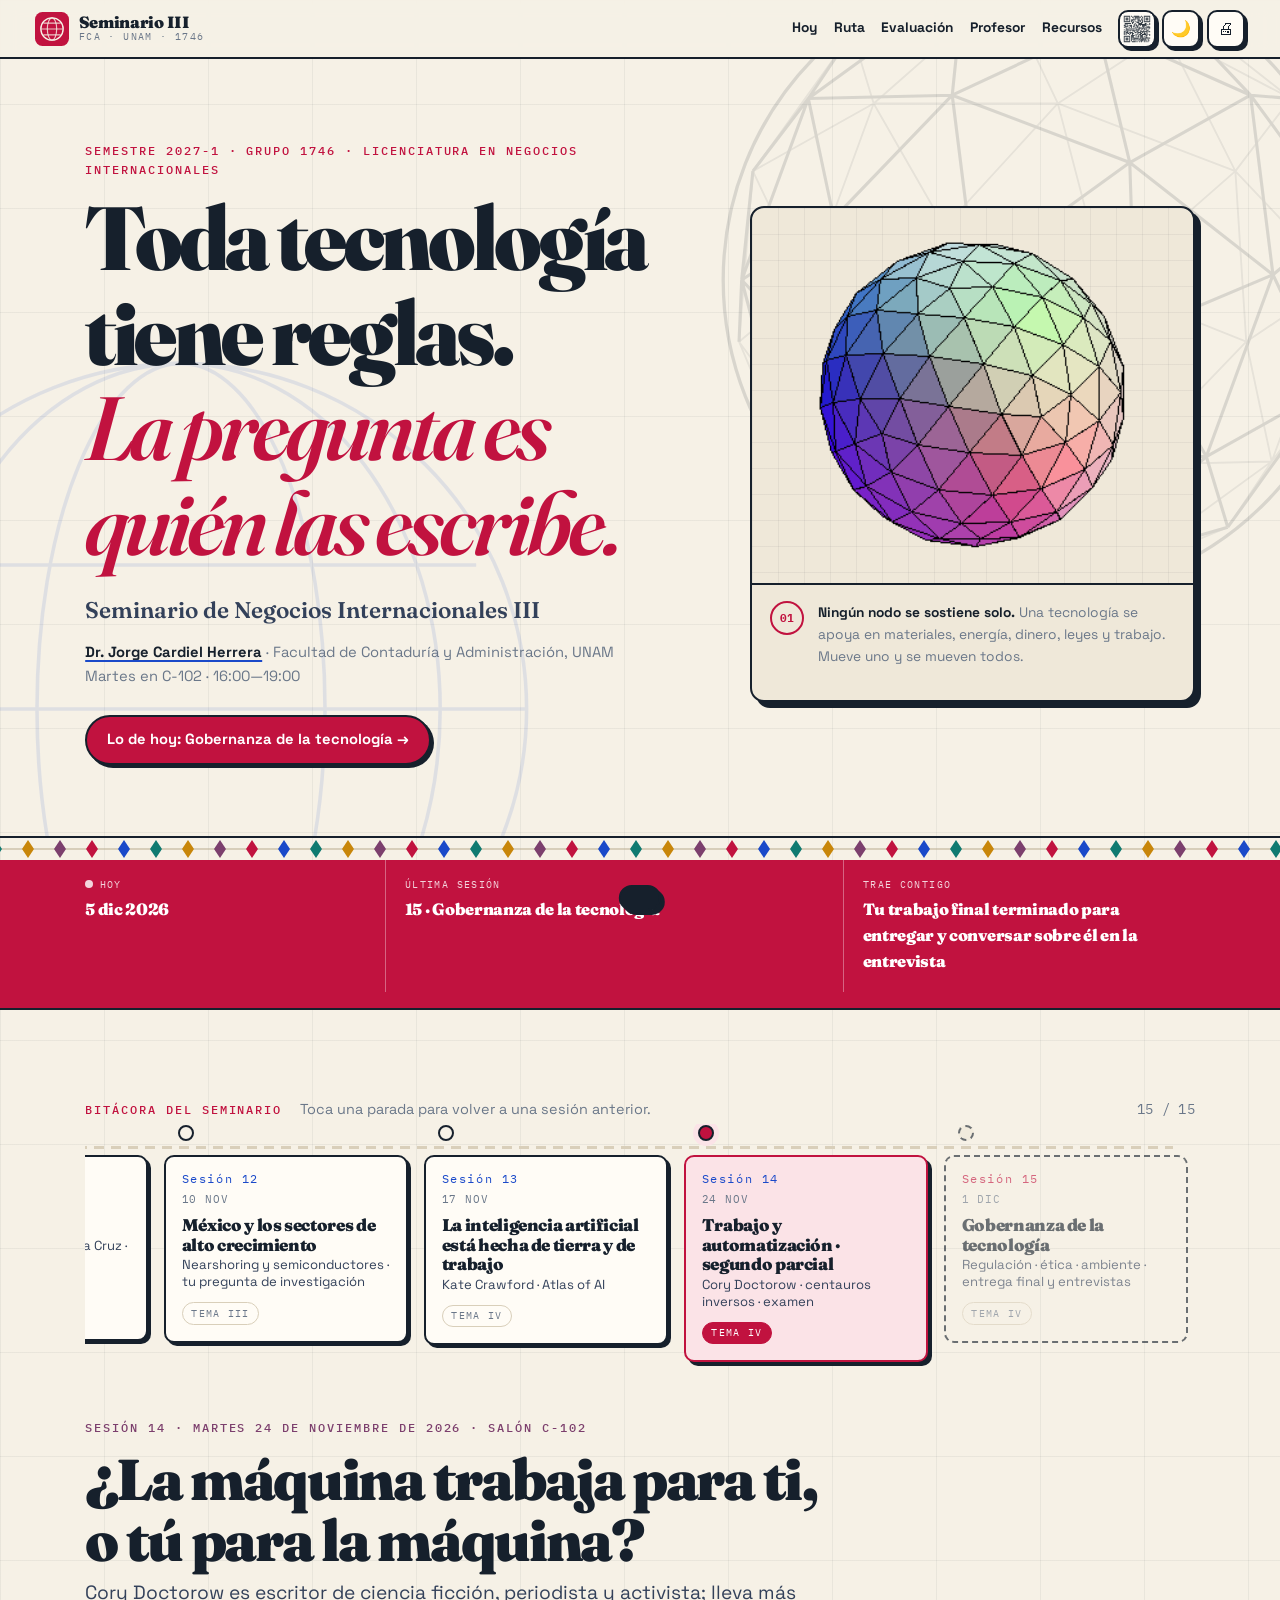
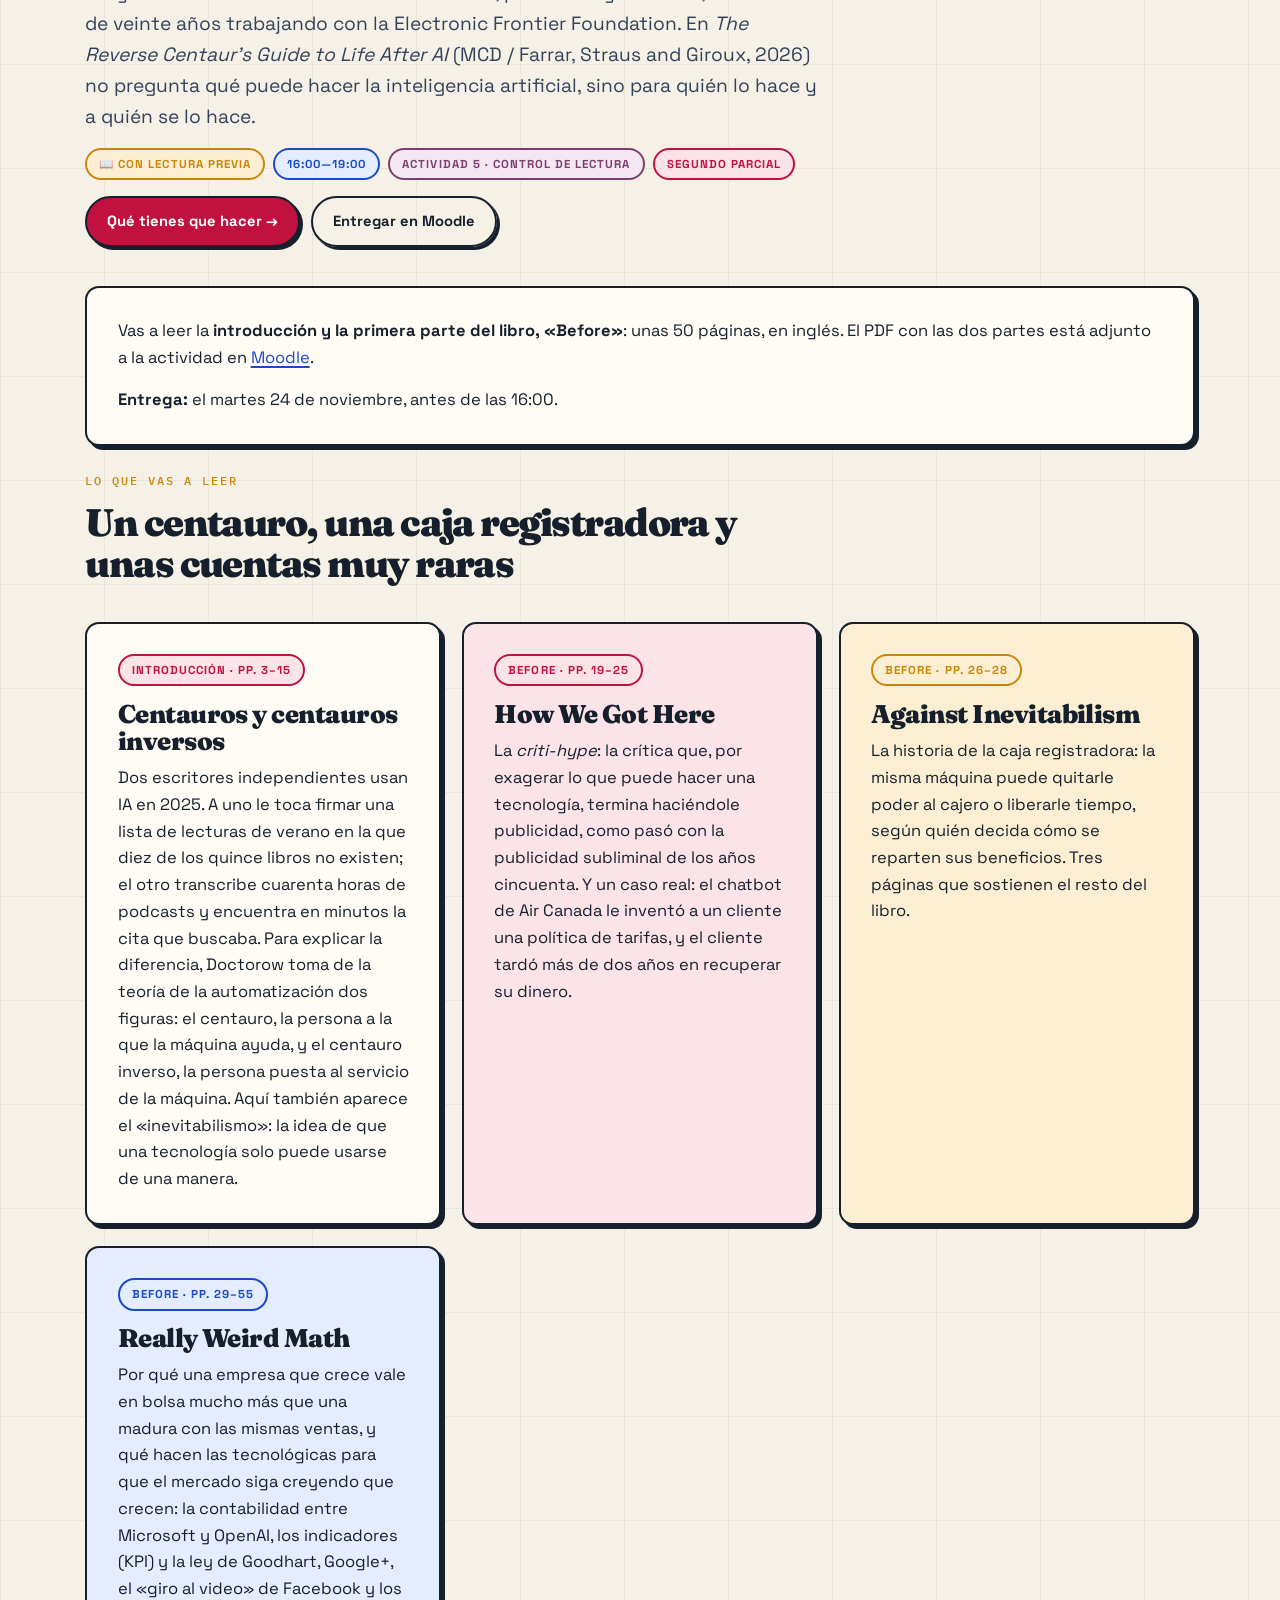
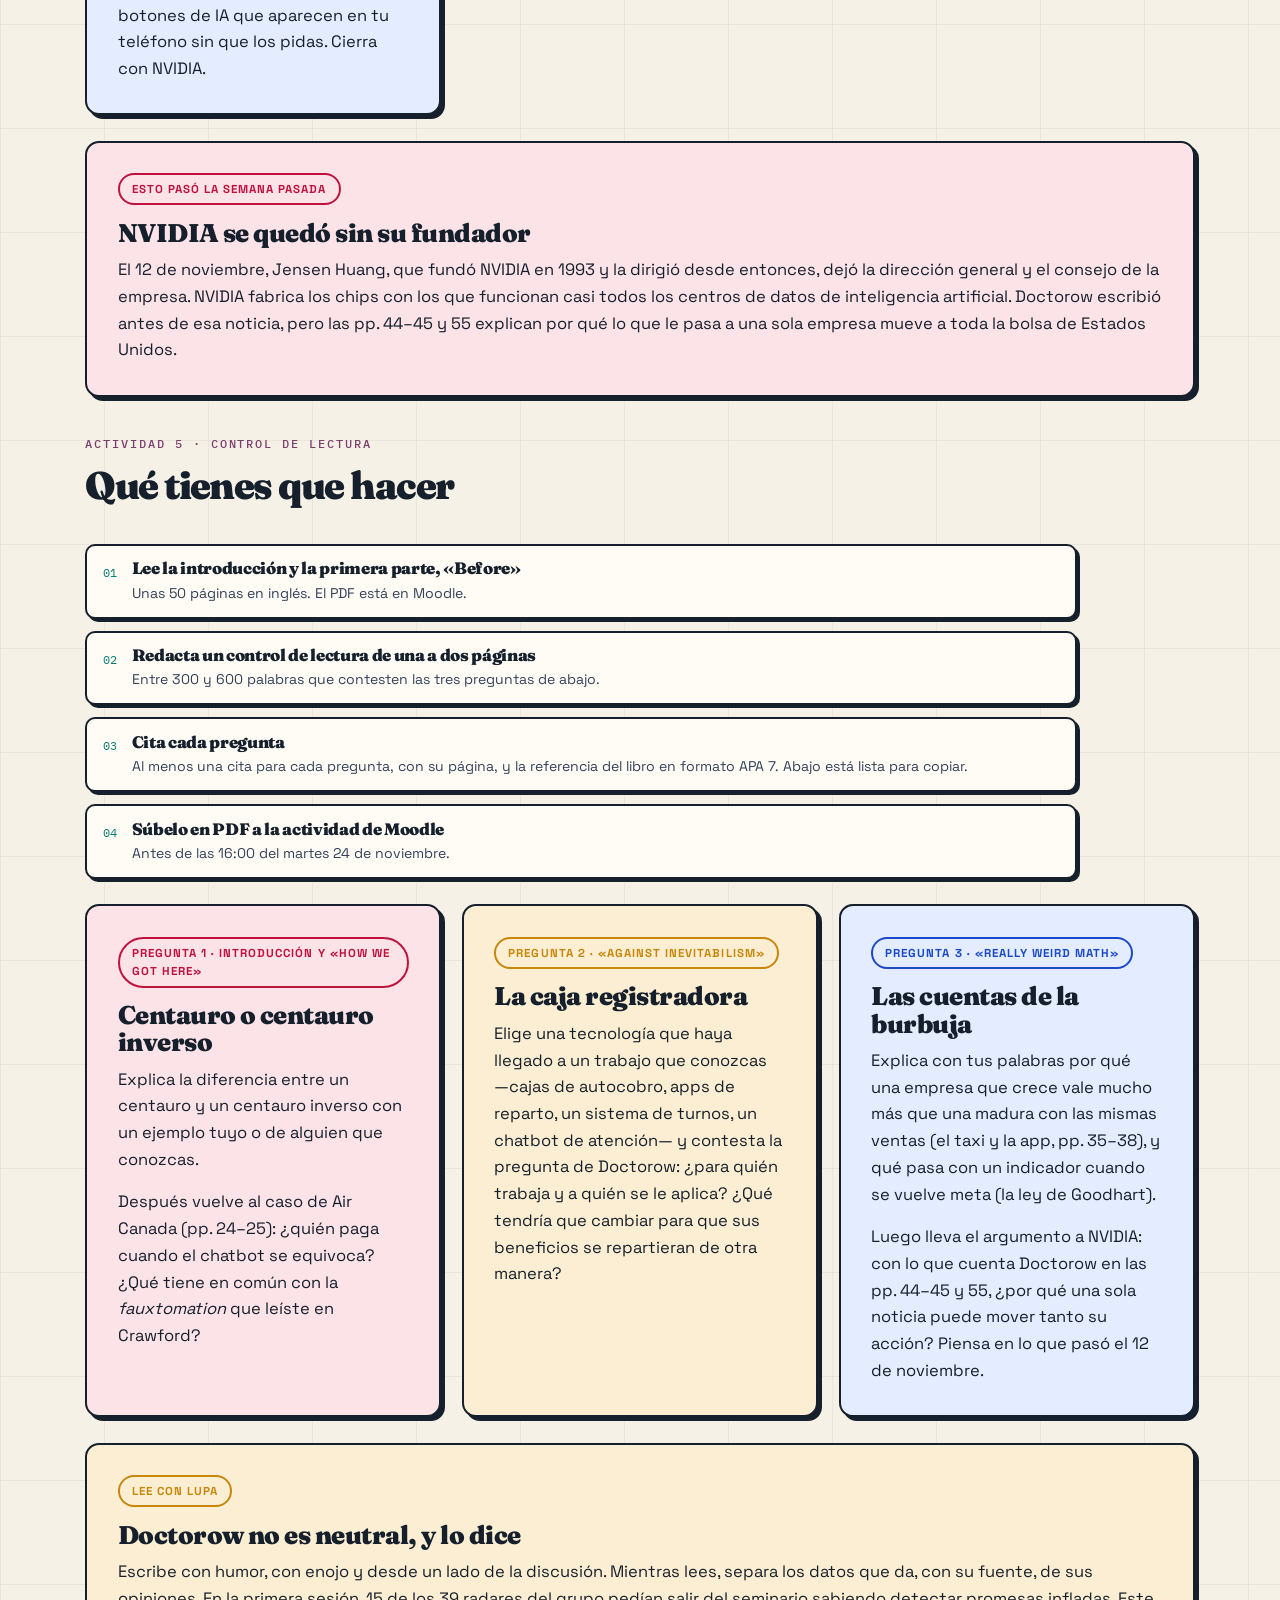
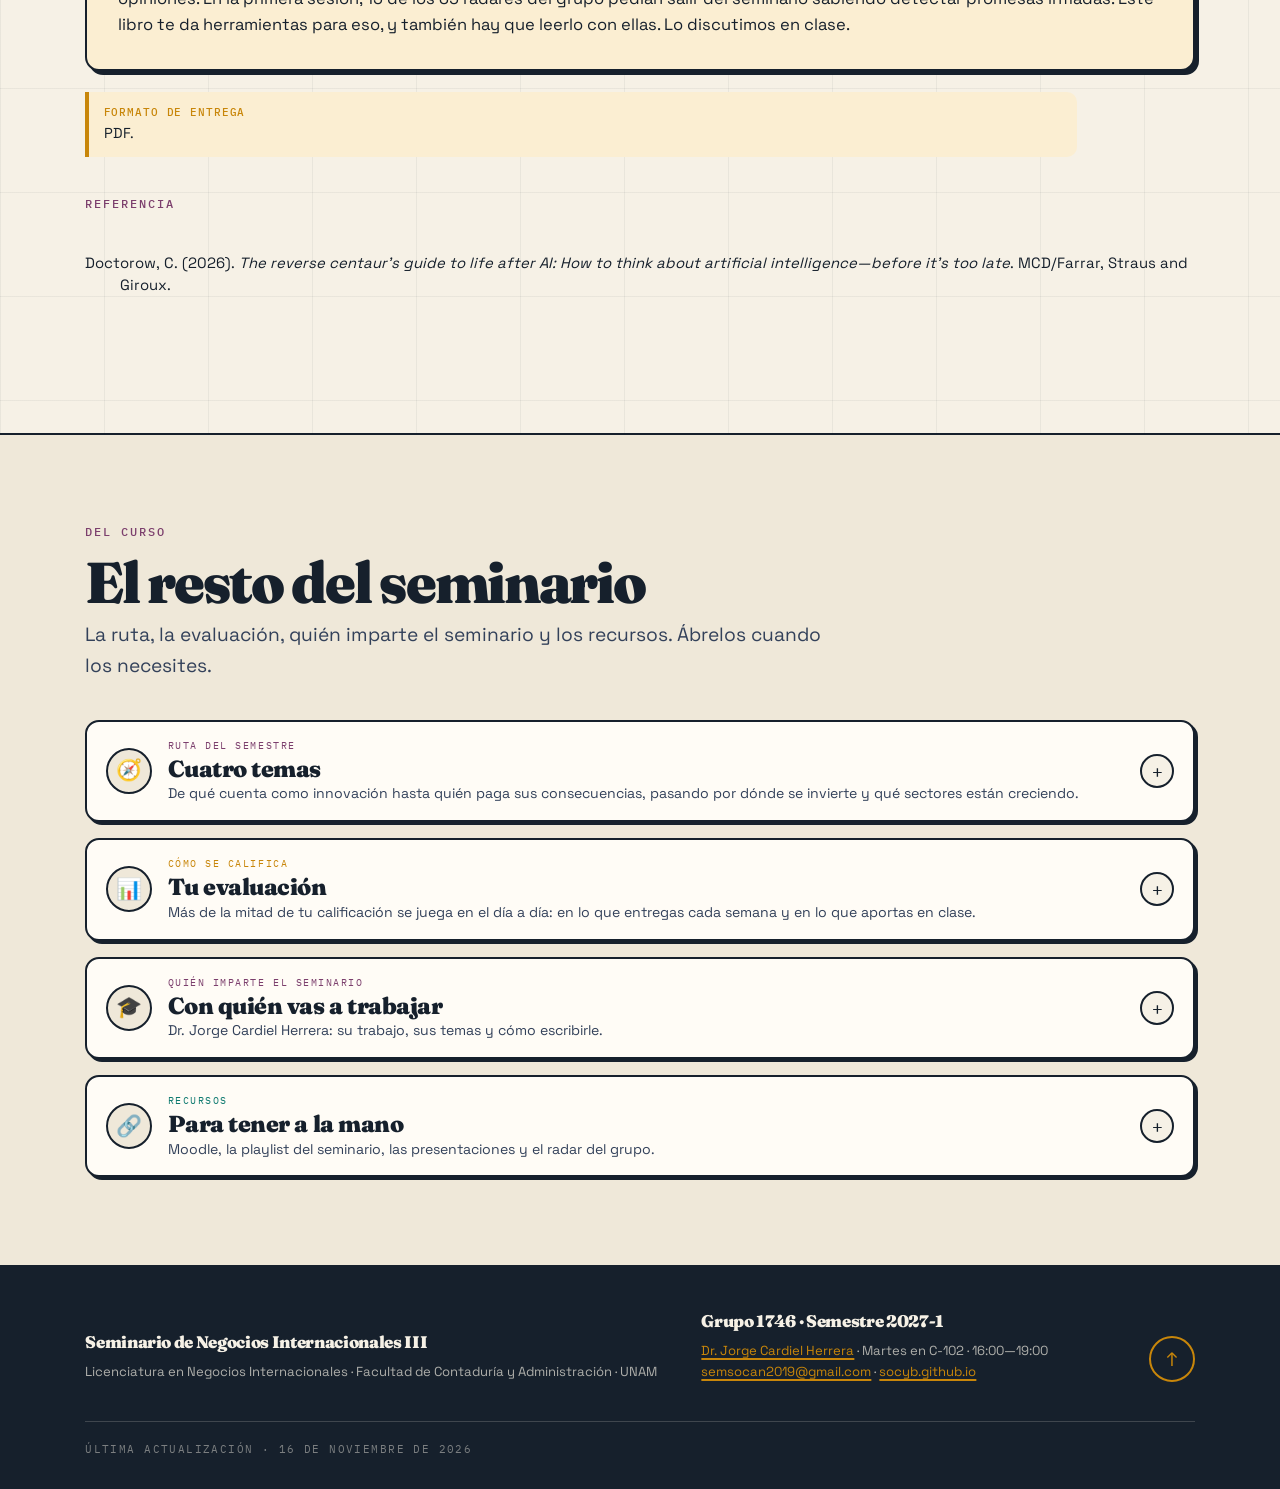
==== commit 324f7f92: "Añade contenido para la sesión 14 sobre Cory Doctorow y actualiza la fecha de última modificación" ====
--- a/index.html
+++ b/index.html
@@ -110,6 +110,113 @@
 
       <div class="timeline" id="timeline">
         <div class="tl-track" id="tlTrack" role="tablist" aria-label="Sesiones del seminario"></div>
+      </div>
+
+      <!-- ─────────── SESIÓN 14 · DOCTOROW · CENTAUROS INVERSOS ─────────── -->
+      <div class="session-panel" id="panel-14" data-sesion="14" role="tabpanel" aria-labelledby="tab-14" tabindex="-1" hidden>
+        <div class="section-head">
+          <p class="kicker k-plum">Sesión 14 · Martes 24 de noviembre de 2026 · Salón C-102</p>
+          <h2>¿La máquina trabaja para ti, o tú para la máquina?</h2>
+          <p class="lead">Cory Doctorow es escritor de ciencia ficción, periodista y activista; lleva más de veinte años trabajando con la Electronic Frontier Foundation. En <em>The Reverse Centaur’s Guide to Life After AI</em> (MCD / Farrar, Straus and Giroux, 2026) no pregunta qué puede hacer la inteligencia artificial, sino para quién lo hace y a quién se lo hace.</p>
+          <p style="margin-top:1rem;display:flex;flex-wrap:wrap;gap:.5rem">
+            <span class="pill pill-amber">📖 Con lectura previa</span>
+            <span class="pill pill-blue">16:00—19:00</span>
+            <span class="pill pill-plum">Actividad 5 · control de lectura</span>
+            <span class="pill">Segundo parcial</span>
+          </p>
+          <div class="cta-row">
+            <a class="btn btn-primary" href="#actividad-14">Qué tienes que hacer →</a>
+            <a class="btn btn-ghost" href="https://negociosinternacionales.fca.unam.mx" target="_blank" rel="noopener noreferrer">Entregar en Moodle</a>
+          </div>
+        </div>
+
+        <article class="card" style="margin-bottom:1.6rem">
+          <p>Vas a leer la <strong>introducción y la primera parte del libro, «Before»</strong>: unas 50 páginas, en inglés. El PDF con las dos partes está adjunto a la actividad en <a href="https://negociosinternacionales.fca.unam.mx" target="_blank" rel="noopener noreferrer">Moodle</a>.</p>
+          <p style="margin-bottom:0"><strong>Entrega:</strong> el martes 24 de noviembre, antes de las 16:00.</p>
+        </article>
+
+        <!-- Lo que vas a leer -->
+        <div class="section-head" id="lecturas-14">
+          <p class="kicker k-amber">Lo que vas a leer</p>
+          <h2 style="font-size:clamp(1.7rem,3.6vw,2.4rem)">Un centauro, una caja registradora y unas cuentas muy raras</h2>
+        </div>
+
+        <div class="grid-2" style="margin-bottom:1.6rem">
+          <article class="card">
+            <span class="pill">Introducción · pp. 3–15</span>
+            <h3 style="margin-top:.9rem">Centauros y centauros inversos</h3>
+            <p style="margin-bottom:0">Dos escritores independientes usan IA en 2025. A uno le toca firmar una lista de lecturas de verano en la que diez de los quince libros no existen; el otro transcribe cuarenta horas de podcasts y encuentra en minutos la cita que buscaba. Para explicar la diferencia, Doctorow toma de la teoría de la automatización dos figuras: el centauro, la persona a la que la máquina ayuda, y el centauro inverso, la persona puesta al servicio de la máquina. Aquí también aparece el «inevitabilismo»: la idea de que una tecnología solo puede usarse de una manera.</p>
+          </article>
+          <article class="card" style="background:var(--tint-red)">
+            <span class="pill">Before · pp. 19–25</span>
+            <h3 style="margin-top:.9rem">How We Got Here</h3>
+            <p style="margin-bottom:0">La <em>criti-hype</em>: la crítica que, por exagerar lo que puede hacer una tecnología, termina haciéndole publicidad, como pasó con la publicidad subliminal de los años cincuenta. Y un caso real: el chatbot de Air Canada le inventó a un cliente una política de tarifas, y el cliente tardó más de dos años en recuperar su dinero.</p>
+          </article>
+          <article class="card" style="background:var(--tint-amber)">
+            <span class="pill pill-amber">Before · pp. 26–28</span>
+            <h3 style="margin-top:.9rem">Against Inevitabilism</h3>
+            <p style="margin-bottom:0">La historia de la caja registradora: la misma máquina puede quitarle poder al cajero o liberarle tiempo, según quién decida cómo se reparten sus beneficios. Tres páginas que sostienen el resto del libro.</p>
+          </article>
+          <article class="card" style="background:var(--tint-blue)">
+            <span class="pill pill-blue">Before · pp. 29–55</span>
+            <h3 style="margin-top:.9rem">Really Weird Math</h3>
+            <p style="margin-bottom:0">Por qué una empresa que crece vale en bolsa mucho más que una madura con las mismas ventas, y qué hacen las tecnológicas para que el mercado siga creyendo que crecen: la contabilidad entre Microsoft y OpenAI, los indicadores (KPI) y la ley de Goodhart, Google+, el «giro al video» de Facebook y los botones de IA que aparecen en tu teléfono sin que los pidas. Cierra con NVIDIA.</p>
+          </article>
+        </div>
+
+        <article class="card" style="background:var(--tint-red);margin-bottom:2.4rem">
+          <span class="pill">Esto pasó la semana pasada</span>
+          <h3 style="margin-top:.9rem">NVIDIA se quedó sin su fundador</h3>
+          <p style="margin-bottom:0">El 12 de noviembre, Jensen Huang, que fundó NVIDIA en 1993 y la dirigió desde entonces, dejó la dirección general y el consejo de la empresa. NVIDIA fabrica los chips con los que funcionan casi todos los centros de datos de inteligencia artificial. Doctorow escribió antes de esa noticia, pero las pp. 44–45 y 55 explican por qué lo que le pasa a una sola empresa mueve a toda la bolsa de Estados Unidos.</p>
+        </article>
+
+        <!-- La actividad -->
+        <div class="section-head" id="actividad-14">
+          <p class="kicker k-plum">Actividad 5 · Control de lectura</p>
+          <h2 style="font-size:clamp(1.7rem,3.6vw,2.4rem)">Qué tienes que hacer</h2>
+        </div>
+
+        <ol class="check-list" style="margin-bottom:1.6rem;max-width:62rem">
+          <li><div><strong>Lee la introducción y la primera parte, «Before»</strong><span>Unas 50 páginas en inglés. El PDF está en Moodle.</span></div></li>
+          <li><div><strong>Redacta un control de lectura de una a dos páginas</strong><span>Entre 300 y 600 palabras que contesten las tres preguntas de abajo.</span></div></li>
+          <li><div><strong>Cita cada pregunta</strong><span>Al menos una cita para cada pregunta, con su página, y la referencia del libro en formato APA 7. Abajo está lista para copiar.</span></div></li>
+          <li><div><strong>Súbelo en PDF a la actividad de Moodle</strong><span>Antes de las 16:00 del martes 24 de noviembre.</span></div></li>
+        </ol>
+
+        <div class="grid-3" style="margin-bottom:1.6rem">
+          <article class="card" style="background:var(--tint-red)">
+            <span class="pill">Pregunta 1 · Introducción y «How We Got Here»</span>
+            <h3 style="margin-top:.9rem">Centauro o centauro inverso</h3>
+            <p>Explica la diferencia entre un centauro y un centauro inverso con un ejemplo tuyo o de alguien que conozcas.</p>
+            <p style="margin-bottom:0">Después vuelve al caso de Air Canada (pp. 24–25): ¿quién paga cuando el chatbot se equivoca? ¿Qué tiene en común con la <em>fauxtomation</em> que leíste en Crawford?</p>
+          </article>
+          <article class="card" style="background:var(--tint-amber)">
+            <span class="pill pill-amber">Pregunta 2 · «Against Inevitabilism»</span>
+            <h3 style="margin-top:.9rem">La caja registradora</h3>
+            <p style="margin-bottom:0">Elige una tecnología que haya llegado a un trabajo que conozcas —cajas de autocobro, apps de reparto, un sistema de turnos, un chatbot de atención— y contesta la pregunta de Doctorow: ¿para quién trabaja y a quién se le aplica? ¿Qué tendría que cambiar para que sus beneficios se repartieran de otra manera?</p>
+          </article>
+          <article class="card" style="background:var(--tint-blue)">
+            <span class="pill pill-blue">Pregunta 3 · «Really Weird Math»</span>
+            <h3 style="margin-top:.9rem">Las cuentas de la burbuja</h3>
+            <p>Explica con tus palabras por qué una empresa que crece vale mucho más que una madura con las mismas ventas (el taxi y la app, pp. 35–38), y qué pasa con un indicador cuando se vuelve meta (la ley de Goodhart).</p>
+            <p style="margin-bottom:0">Luego lleva el argumento a NVIDIA: con lo que cuenta Doctorow en las pp. 44–45 y 55, ¿por qué una sola noticia puede mover tanto su acción? Piensa en lo que pasó el 12 de noviembre.</p>
+          </article>
+        </div>
+
+        <article class="card" style="background:var(--tint-amber);margin-bottom:1.3rem">
+          <span class="pill pill-amber">Lee con lupa</span>
+          <h3 style="margin-top:.9rem">Doctorow no es neutral, y lo dice</h3>
+          <p style="margin-bottom:0">Escribe con humor, con enojo y desde un lado de la discusión. Mientras lees, separa los datos que da, con su fuente, de sus opiniones. En la primera sesión, 15 de los 39 radares del grupo pedían salir del seminario sabiendo detectar promesas infladas. Este libro te da herramientas para eso, y también hay que leerlo con ellas. Lo discutimos en clase.</p>
+        </article>
+
+        <p class="bridge" style="margin-bottom:2.4rem;max-width:62rem"><b>Formato de entrega</b>PDF.</p>
+
+        <div class="section-head">
+          <p class="kicker k-plum">Referencia</p>
+        </div>
+        <ul class="refs" style="margin-bottom:3rem">
+          <li>Doctorow, C. (2026). <em>The reverse centaur’s guide to life after AI: How to think about artificial intelligence—before it’s too late</em>. MCD/Farrar, Straus and Giroux.</li>
+        </ul>
       </div>
 
       <!-- ─────────── SESIÓN 13 · ATLAS OF AI · TIERRA Y TRABAJO ─────────── -->
@@ -1868,7 +1975,7 @@
       </p>
       <a class="to-top" href="#inicio" aria-label="Volver al inicio">↑</a>
     </div>
-    <p class="foot-note">Última actualización · <time id="lastUpdate" datetime="2026-11-03">3 de noviembre de 2026</time></p>
+    <p class="foot-note">Última actualización · <time id="lastUpdate" datetime="2026-11-16">16 de noviembre de 2026</time></p>
   </footer>
 
   <!-- ═══════════════════ MARCO EMERGENTE · CÓDIGO QR ═══════════════════ -->
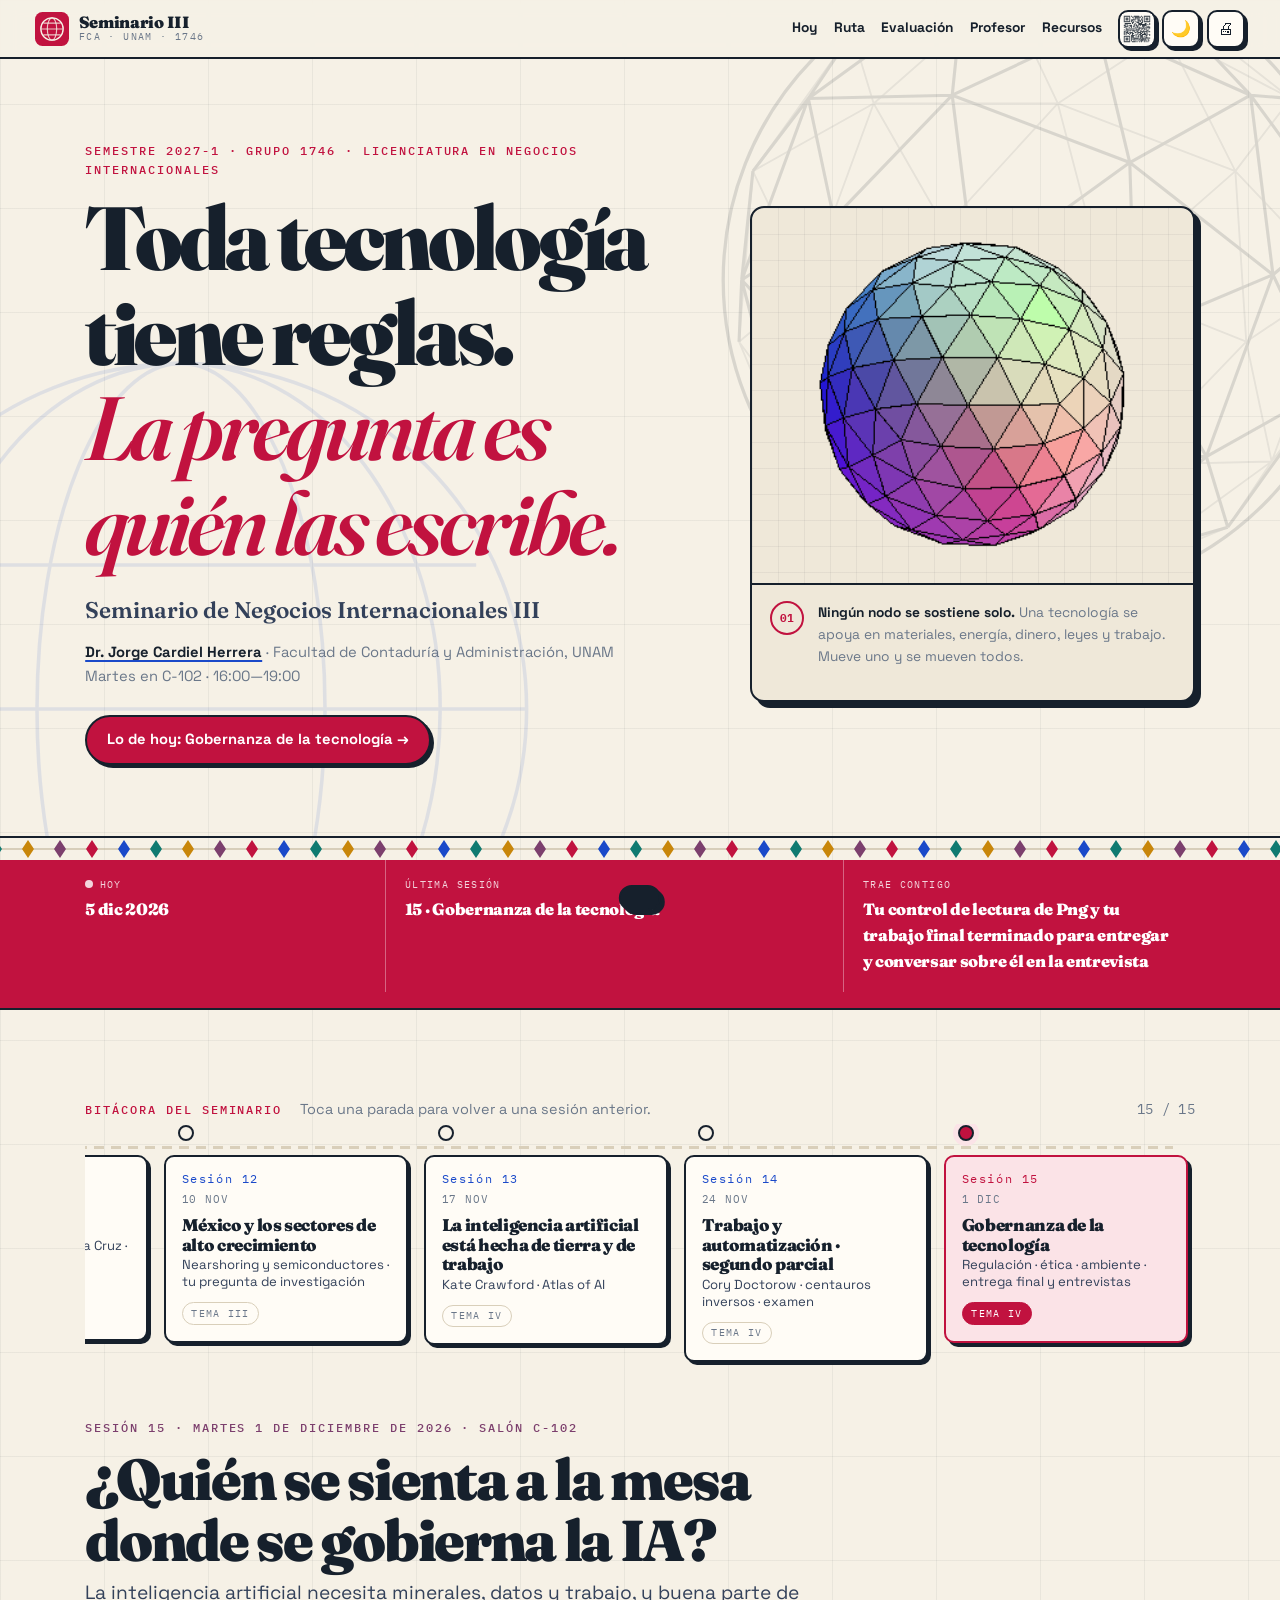
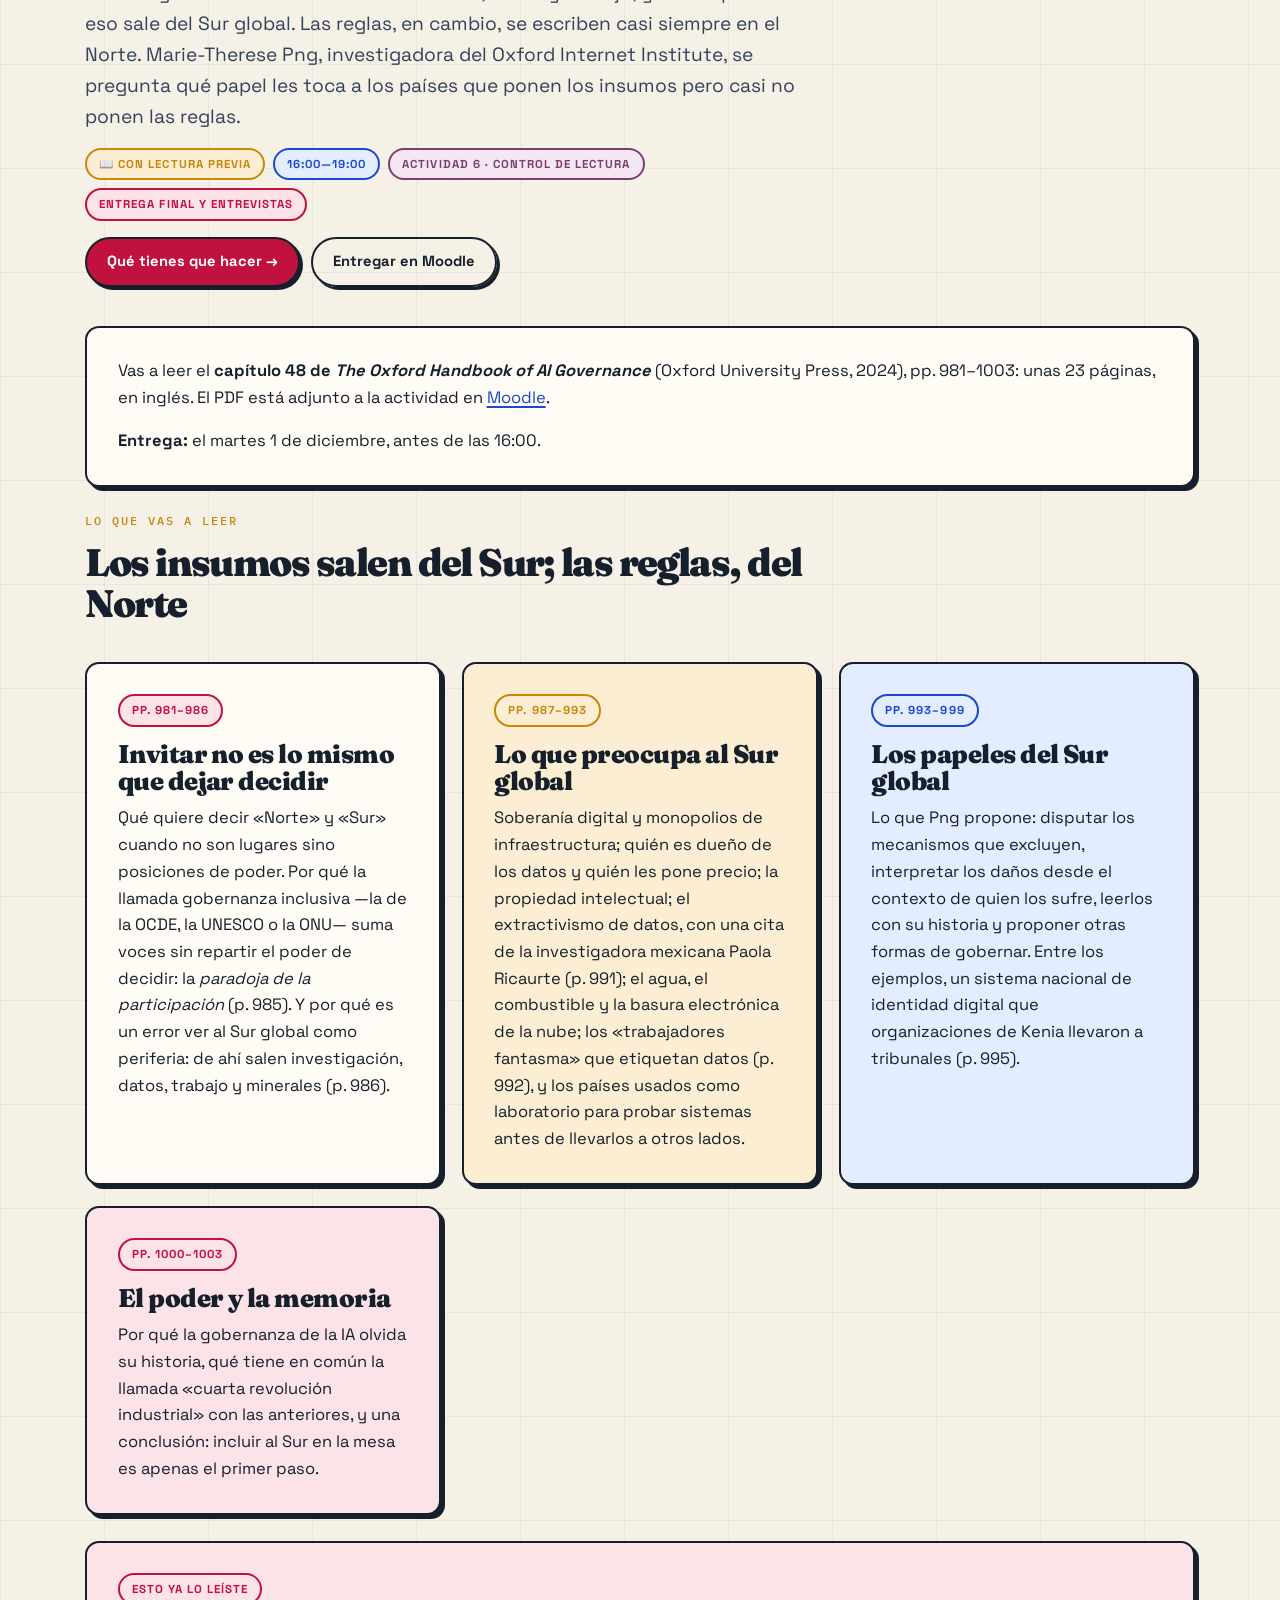
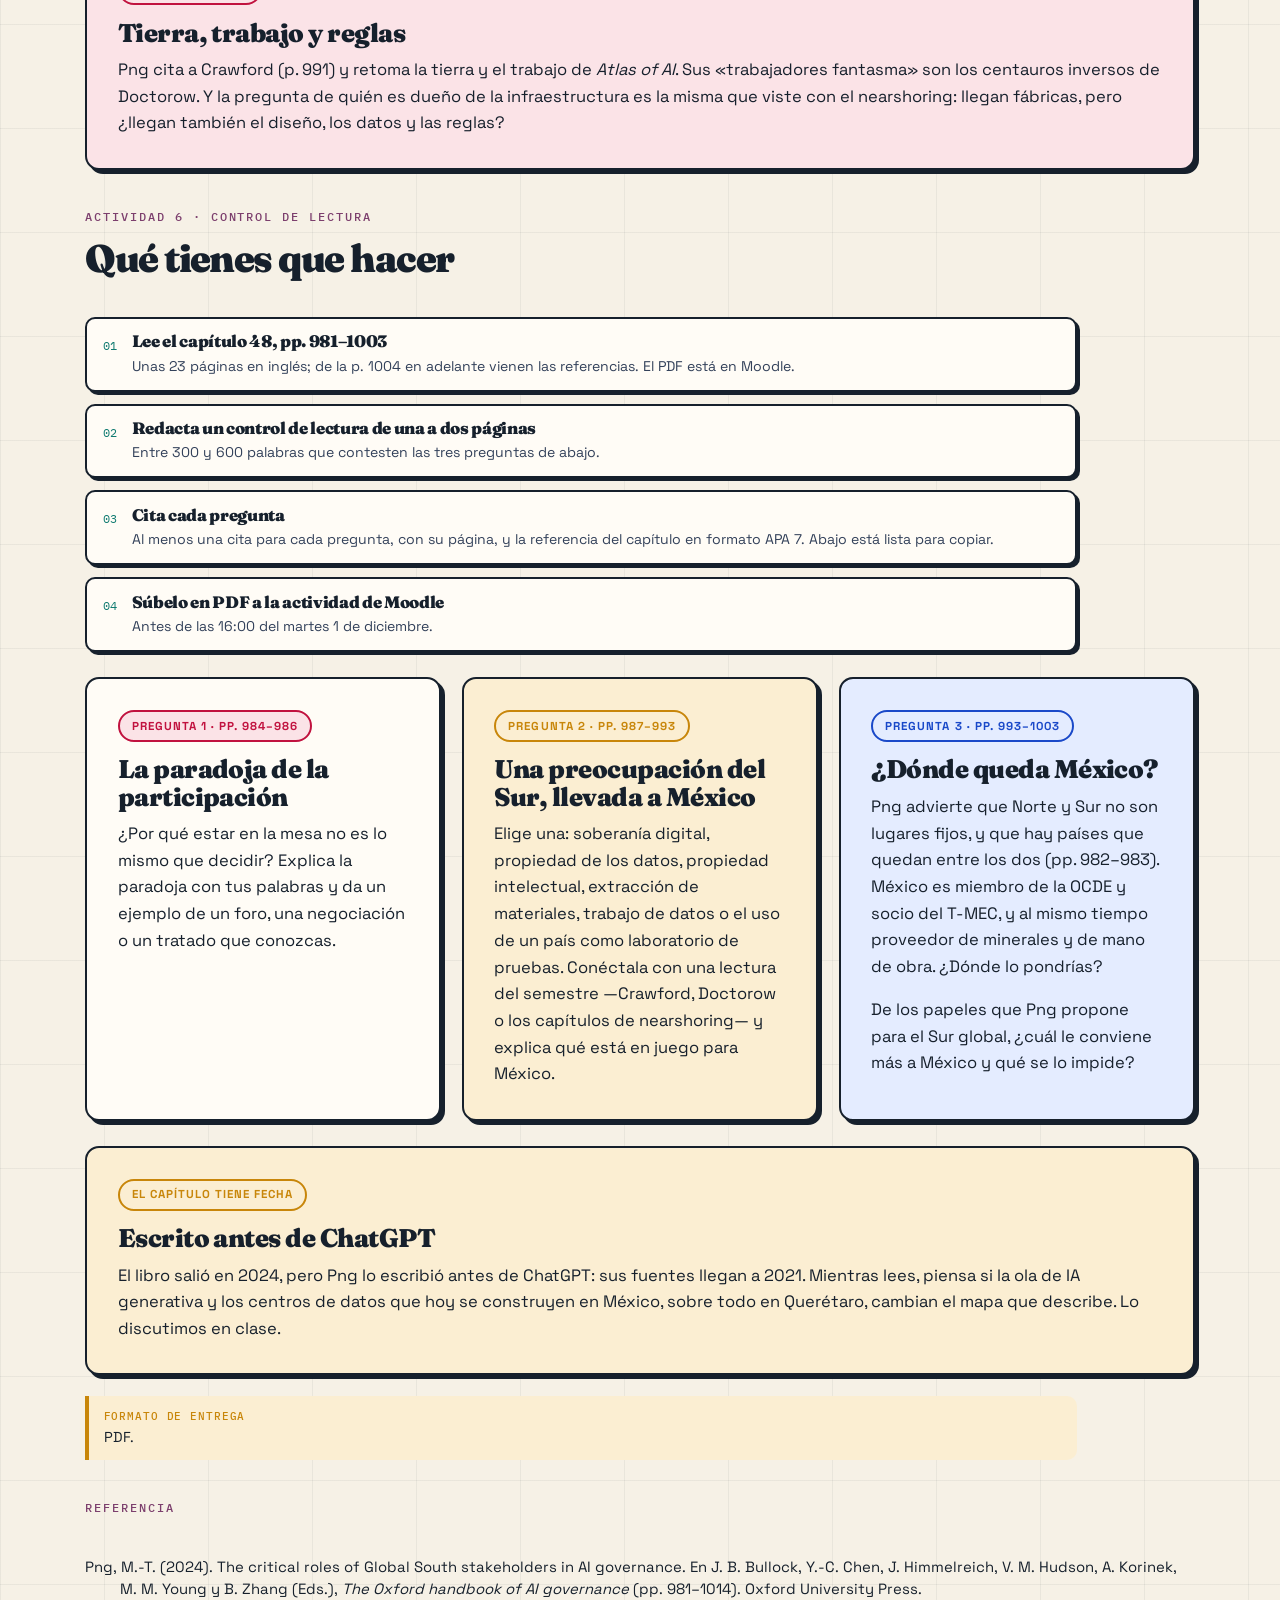
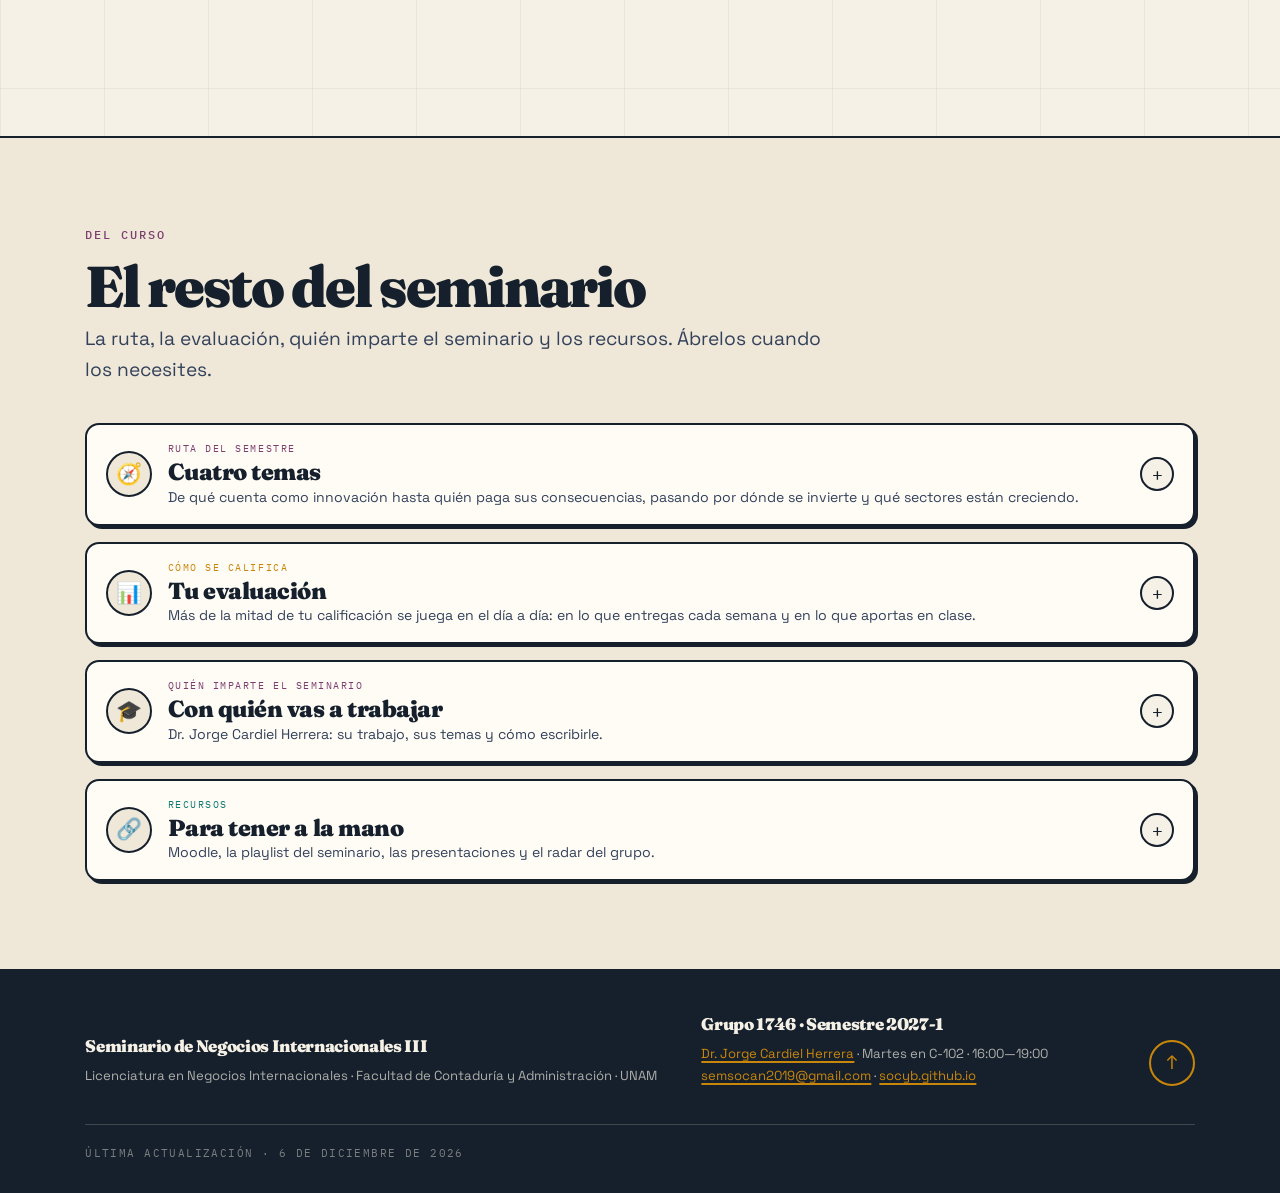
==== commit fe997d24: "Añade contenido para la sesión 15 sobre la gobernanza de la IA y actualiza la fecha de entrega" ====
--- a/index.html
+++ b/index.html
@@ -110,6 +110,112 @@
 
       <div class="timeline" id="timeline">
         <div class="tl-track" id="tlTrack" role="tablist" aria-label="Sesiones del seminario"></div>
+      </div>
+
+      <!-- ─────────── SESIÓN 15 · PNG · EL SUR GLOBAL EN LA GOBERNANZA DE LA IA ─────────── -->
+      <div class="session-panel" id="panel-15" data-sesion="15" role="tabpanel" aria-labelledby="tab-15" tabindex="-1" hidden>
+        <div class="section-head">
+          <p class="kicker k-plum">Sesión 15 · Martes 1 de diciembre de 2026 · Salón C-102</p>
+          <h2>¿Quién se sienta a la mesa donde se gobierna la IA?</h2>
+          <p class="lead">La inteligencia artificial necesita minerales, datos y trabajo, y buena parte de eso sale del Sur global. Las reglas, en cambio, se escriben casi siempre en el Norte. Marie-Therese Png, investigadora del Oxford Internet Institute, se pregunta qué papel les toca a los países que ponen los insumos pero casi no ponen las reglas.</p>
+          <p style="margin-top:1rem;display:flex;flex-wrap:wrap;gap:.5rem">
+            <span class="pill pill-amber">📖 Con lectura previa</span>
+            <span class="pill pill-blue">16:00—19:00</span>
+            <span class="pill pill-plum">Actividad 6 · control de lectura</span>
+            <span class="pill">Entrega final y entrevistas</span>
+          </p>
+          <div class="cta-row">
+            <a class="btn btn-primary" href="#actividad-15">Qué tienes que hacer →</a>
+            <a class="btn btn-ghost" href="https://negociosinternacionales.fca.unam.mx" target="_blank" rel="noopener noreferrer">Entregar en Moodle</a>
+          </div>
+        </div>
+
+        <article class="card" style="margin-bottom:1.6rem">
+          <p>Vas a leer el <strong>capítulo 48 de <em>The Oxford Handbook of AI Governance</em></strong> (Oxford University Press, 2024), pp. 981–1003: unas 23 páginas, en inglés. El PDF está adjunto a la actividad en <a href="https://negociosinternacionales.fca.unam.mx" target="_blank" rel="noopener noreferrer">Moodle</a>.</p>
+          <p style="margin-bottom:0"><strong>Entrega:</strong> el martes 1 de diciembre, antes de las 16:00.</p>
+        </article>
+
+        <!-- Lo que vas a leer -->
+        <div class="section-head" id="lecturas-15">
+          <p class="kicker k-amber">Lo que vas a leer</p>
+          <h2 style="font-size:clamp(1.7rem,3.6vw,2.4rem)">Los insumos salen del Sur; las reglas, del Norte</h2>
+        </div>
+
+        <div class="grid-2" style="margin-bottom:1.6rem">
+          <article class="card">
+            <span class="pill">pp. 981–986</span>
+            <h3 style="margin-top:.9rem">Invitar no es lo mismo que dejar decidir</h3>
+            <p style="margin-bottom:0">Qué quiere decir «Norte» y «Sur» cuando no son lugares sino posiciones de poder. Por qué la llamada gobernanza inclusiva —la de la OCDE, la UNESCO o la ONU— suma voces sin repartir el poder de decidir: la <em>paradoja de la participación</em> (p. 985). Y por qué es un error ver al Sur global como periferia: de ahí salen investigación, datos, trabajo y minerales (p. 986).</p>
+          </article>
+          <article class="card" style="background:var(--tint-amber)">
+            <span class="pill pill-amber">pp. 987–993</span>
+            <h3 style="margin-top:.9rem">Lo que preocupa al Sur global</h3>
+            <p style="margin-bottom:0">Soberanía digital y monopolios de infraestructura; quién es dueño de los datos y quién les pone precio; la propiedad intelectual; el extractivismo de datos, con una cita de la investigadora mexicana Paola Ricaurte (p. 991); el agua, el combustible y la basura electrónica de la nube; los «trabajadores fantasma» que etiquetan datos (p. 992), y los países usados como laboratorio para probar sistemas antes de llevarlos a otros lados.</p>
+          </article>
+          <article class="card" style="background:var(--tint-blue)">
+            <span class="pill pill-blue">pp. 993–999</span>
+            <h3 style="margin-top:.9rem">Los papeles del Sur global</h3>
+            <p style="margin-bottom:0">Lo que Png propone: disputar los mecanismos que excluyen, interpretar los daños desde el contexto de quien los sufre, leerlos con su historia y proponer otras formas de gobernar. Entre los ejemplos, un sistema nacional de identidad digital que organizaciones de Kenia llevaron a tribunales (p. 995).</p>
+          </article>
+          <article class="card" style="background:var(--tint-red)">
+            <span class="pill">pp. 1000–1003</span>
+            <h3 style="margin-top:.9rem">El poder y la memoria</h3>
+            <p style="margin-bottom:0">Por qué la gobernanza de la IA olvida su historia, qué tiene en común la llamada «cuarta revolución industrial» con las anteriores, y una conclusión: incluir al Sur en la mesa es apenas el primer paso.</p>
+          </article>
+        </div>
+
+        <article class="card" style="background:var(--tint-red);margin-bottom:2.4rem">
+          <span class="pill">Esto ya lo leíste</span>
+          <h3 style="margin-top:.9rem">Tierra, trabajo y reglas</h3>
+          <p style="margin-bottom:0">Png cita a Crawford (p. 991) y retoma la tierra y el trabajo de <em>Atlas of AI</em>. Sus «trabajadores fantasma» son los centauros inversos de Doctorow. Y la pregunta de quién es dueño de la infraestructura es la misma que viste con el nearshoring: llegan fábricas, pero ¿llegan también el diseño, los datos y las reglas?</p>
+        </article>
+
+        <!-- La actividad -->
+        <div class="section-head" id="actividad-15">
+          <p class="kicker k-plum">Actividad 6 · Control de lectura</p>
+          <h2 style="font-size:clamp(1.7rem,3.6vw,2.4rem)">Qué tienes que hacer</h2>
+        </div>
+
+        <ol class="check-list" style="margin-bottom:1.6rem;max-width:62rem">
+          <li><div><strong>Lee el capítulo 48, pp. 981–1003</strong><span>Unas 23 páginas en inglés; de la p. 1004 en adelante vienen las referencias. El PDF está en Moodle.</span></div></li>
+          <li><div><strong>Redacta un control de lectura de una a dos páginas</strong><span>Entre 300 y 600 palabras que contesten las tres preguntas de abajo.</span></div></li>
+          <li><div><strong>Cita cada pregunta</strong><span>Al menos una cita para cada pregunta, con su página, y la referencia del capítulo en formato APA 7. Abajo está lista para copiar.</span></div></li>
+          <li><div><strong>Súbelo en PDF a la actividad de Moodle</strong><span>Antes de las 16:00 del martes 1 de diciembre.</span></div></li>
+        </ol>
+
+        <div class="grid-3" style="margin-bottom:1.6rem">
+          <article class="card">
+            <span class="pill">Pregunta 1 · pp. 984–986</span>
+            <h3 style="margin-top:.9rem">La paradoja de la participación</h3>
+            <p style="margin-bottom:0">¿Por qué estar en la mesa no es lo mismo que decidir? Explica la paradoja con tus palabras y da un ejemplo de un foro, una negociación o un tratado que conozcas.</p>
+          </article>
+          <article class="card" style="background:var(--tint-amber)">
+            <span class="pill pill-amber">Pregunta 2 · pp. 987–993</span>
+            <h3 style="margin-top:.9rem">Una preocupación del Sur, llevada a México</h3>
+            <p style="margin-bottom:0">Elige una: soberanía digital, propiedad de los datos, propiedad intelectual, extracción de materiales, trabajo de datos o el uso de un país como laboratorio de pruebas. Conéctala con una lectura del semestre —Crawford, Doctorow o los capítulos de nearshoring— y explica qué está en juego para México.</p>
+          </article>
+          <article class="card" style="background:var(--tint-blue)">
+            <span class="pill pill-blue">Pregunta 3 · pp. 993–1003</span>
+            <h3 style="margin-top:.9rem">¿Dónde queda México?</h3>
+            <p>Png advierte que Norte y Sur no son lugares fijos, y que hay países que quedan entre los dos (pp. 982–983). México es miembro de la OCDE y socio del T-MEC, y al mismo tiempo proveedor de minerales y de mano de obra. ¿Dónde lo pondrías?</p>
+            <p style="margin-bottom:0">De los papeles que Png propone para el Sur global, ¿cuál le conviene más a México y qué se lo impide?</p>
+          </article>
+        </div>
+
+        <article class="card" style="background:var(--tint-amber);margin-bottom:1.3rem">
+          <span class="pill pill-amber">El capítulo tiene fecha</span>
+          <h3 style="margin-top:.9rem">Escrito antes de ChatGPT</h3>
+          <p style="margin-bottom:0">El libro salió en 2024, pero Png lo escribió antes de ChatGPT: sus fuentes llegan a 2021. Mientras lees, piensa si la ola de IA generativa y los centros de datos que hoy se construyen en México, sobre todo en Querétaro, cambian el mapa que describe. Lo discutimos en clase.</p>
+        </article>
+
+        <p class="bridge" style="margin-bottom:2.4rem;max-width:62rem"><b>Formato de entrega</b>PDF.</p>
+
+        <div class="section-head">
+          <p class="kicker k-plum">Referencia</p>
+        </div>
+        <ul class="refs" style="margin-bottom:3rem">
+          <li>Png, M.-T. (2024). The critical roles of Global South stakeholders in AI governance. En J. B. Bullock, Y.-C. Chen, J. Himmelreich, V. M. Hudson, A. Korinek, M. M. Young y B. Zhang (Eds.), <em>The Oxford handbook of AI governance</em> (pp. 981–1014). Oxford University Press.</li>
+        </ul>
       </div>
 
       <!-- ─────────── SESIÓN 14 · DOCTOROW · CENTAUROS INVERSOS ─────────── -->
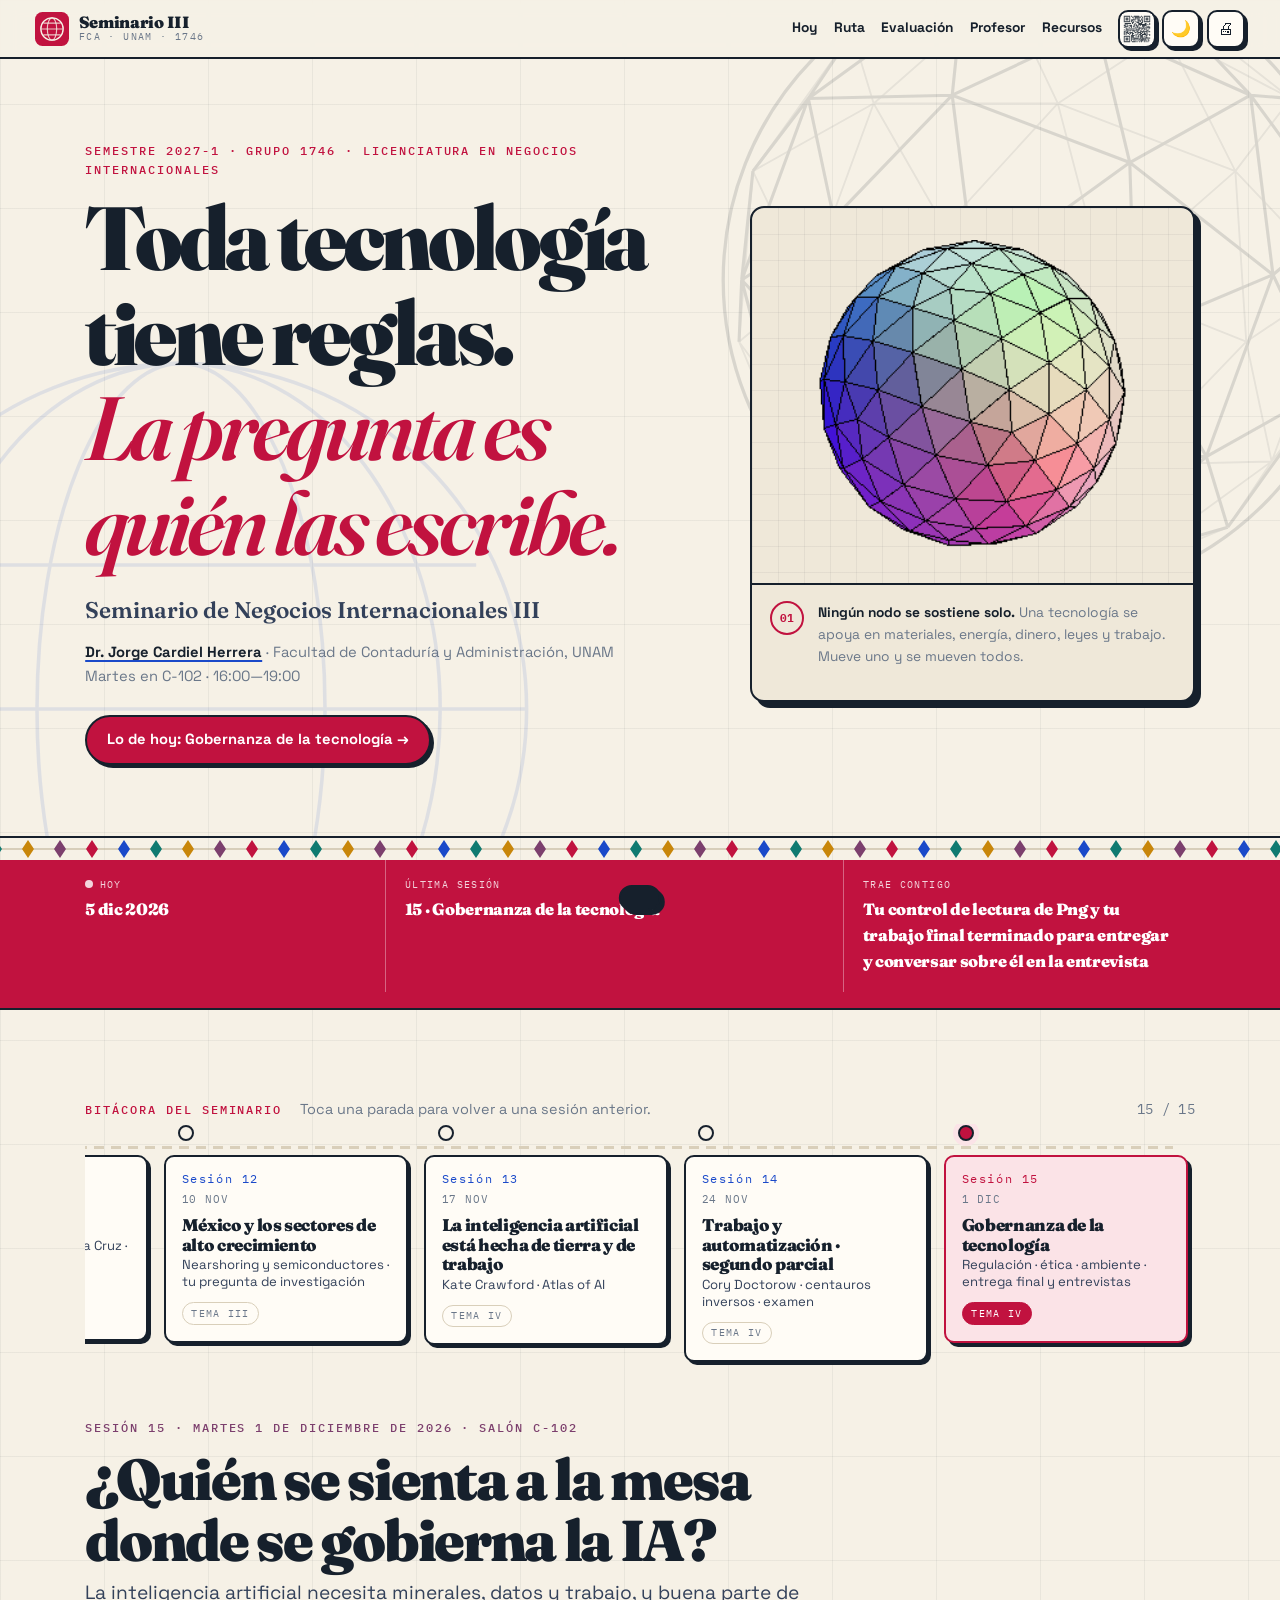
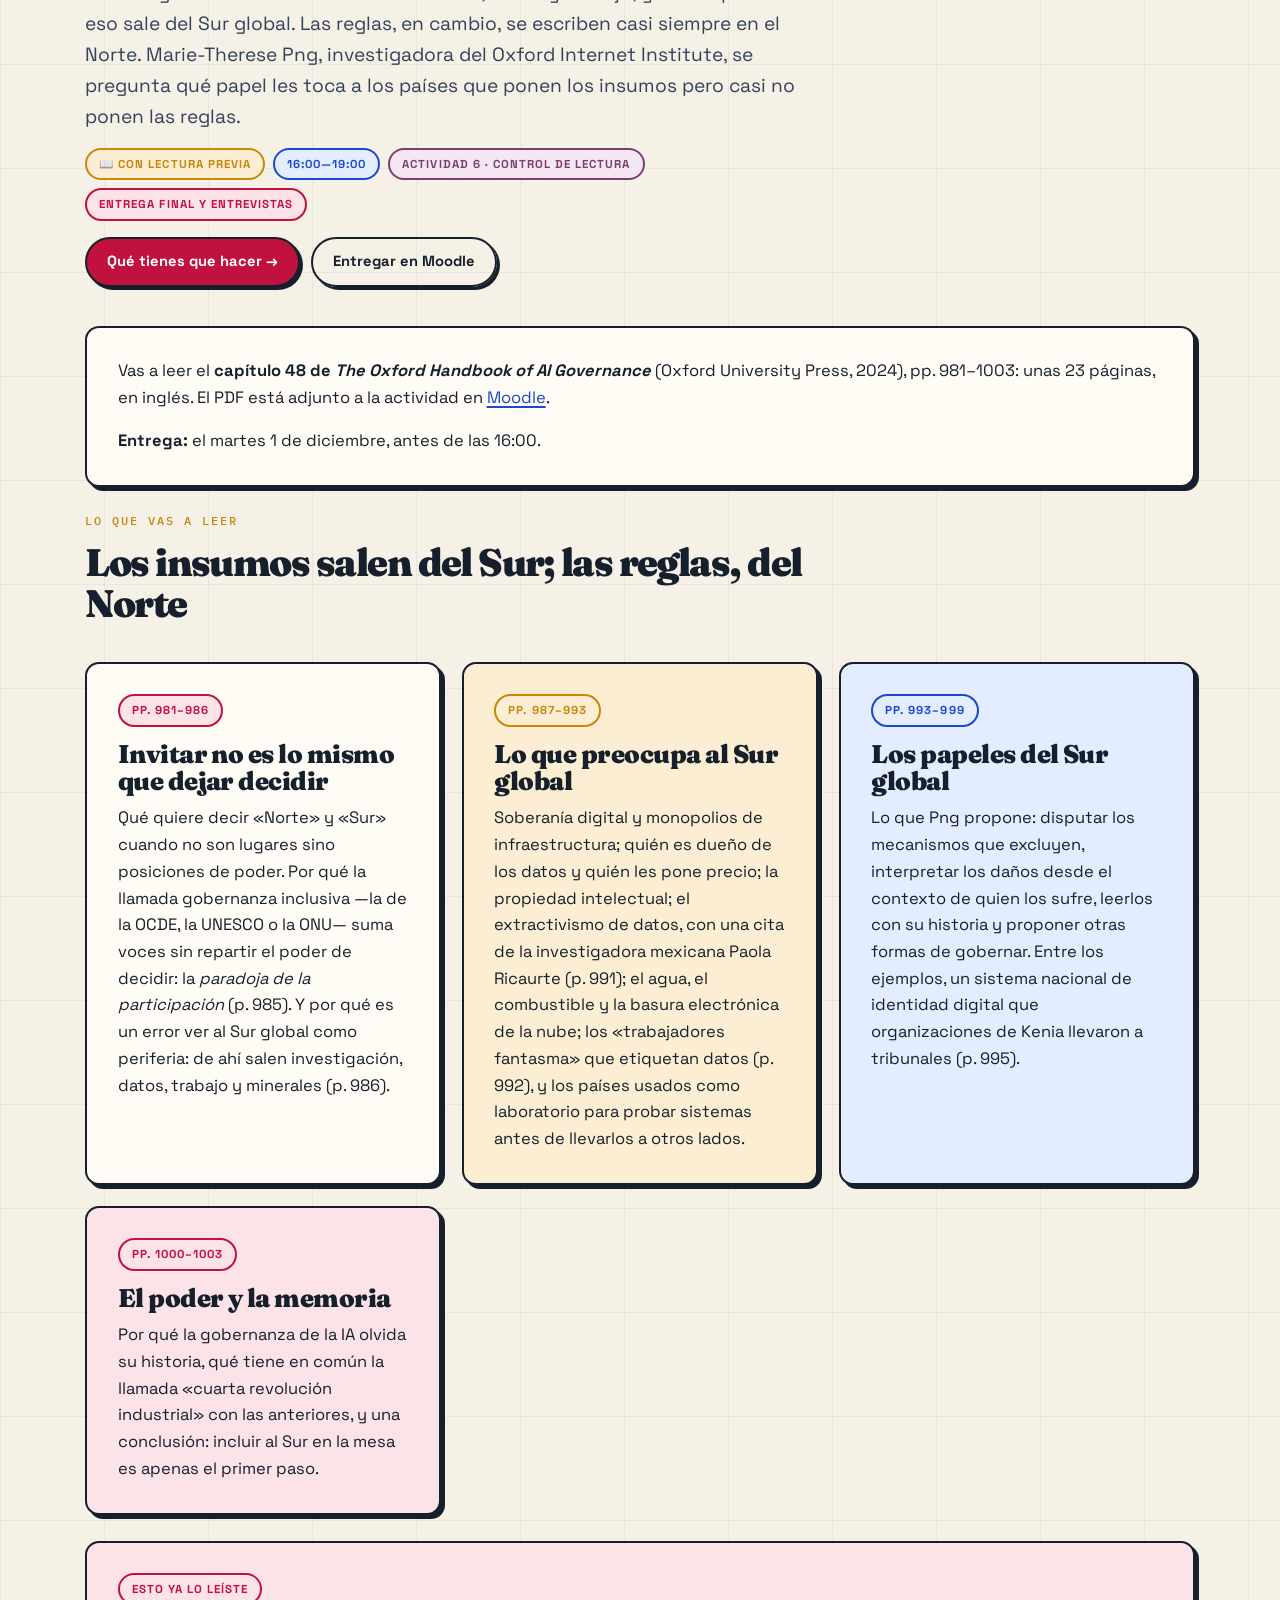
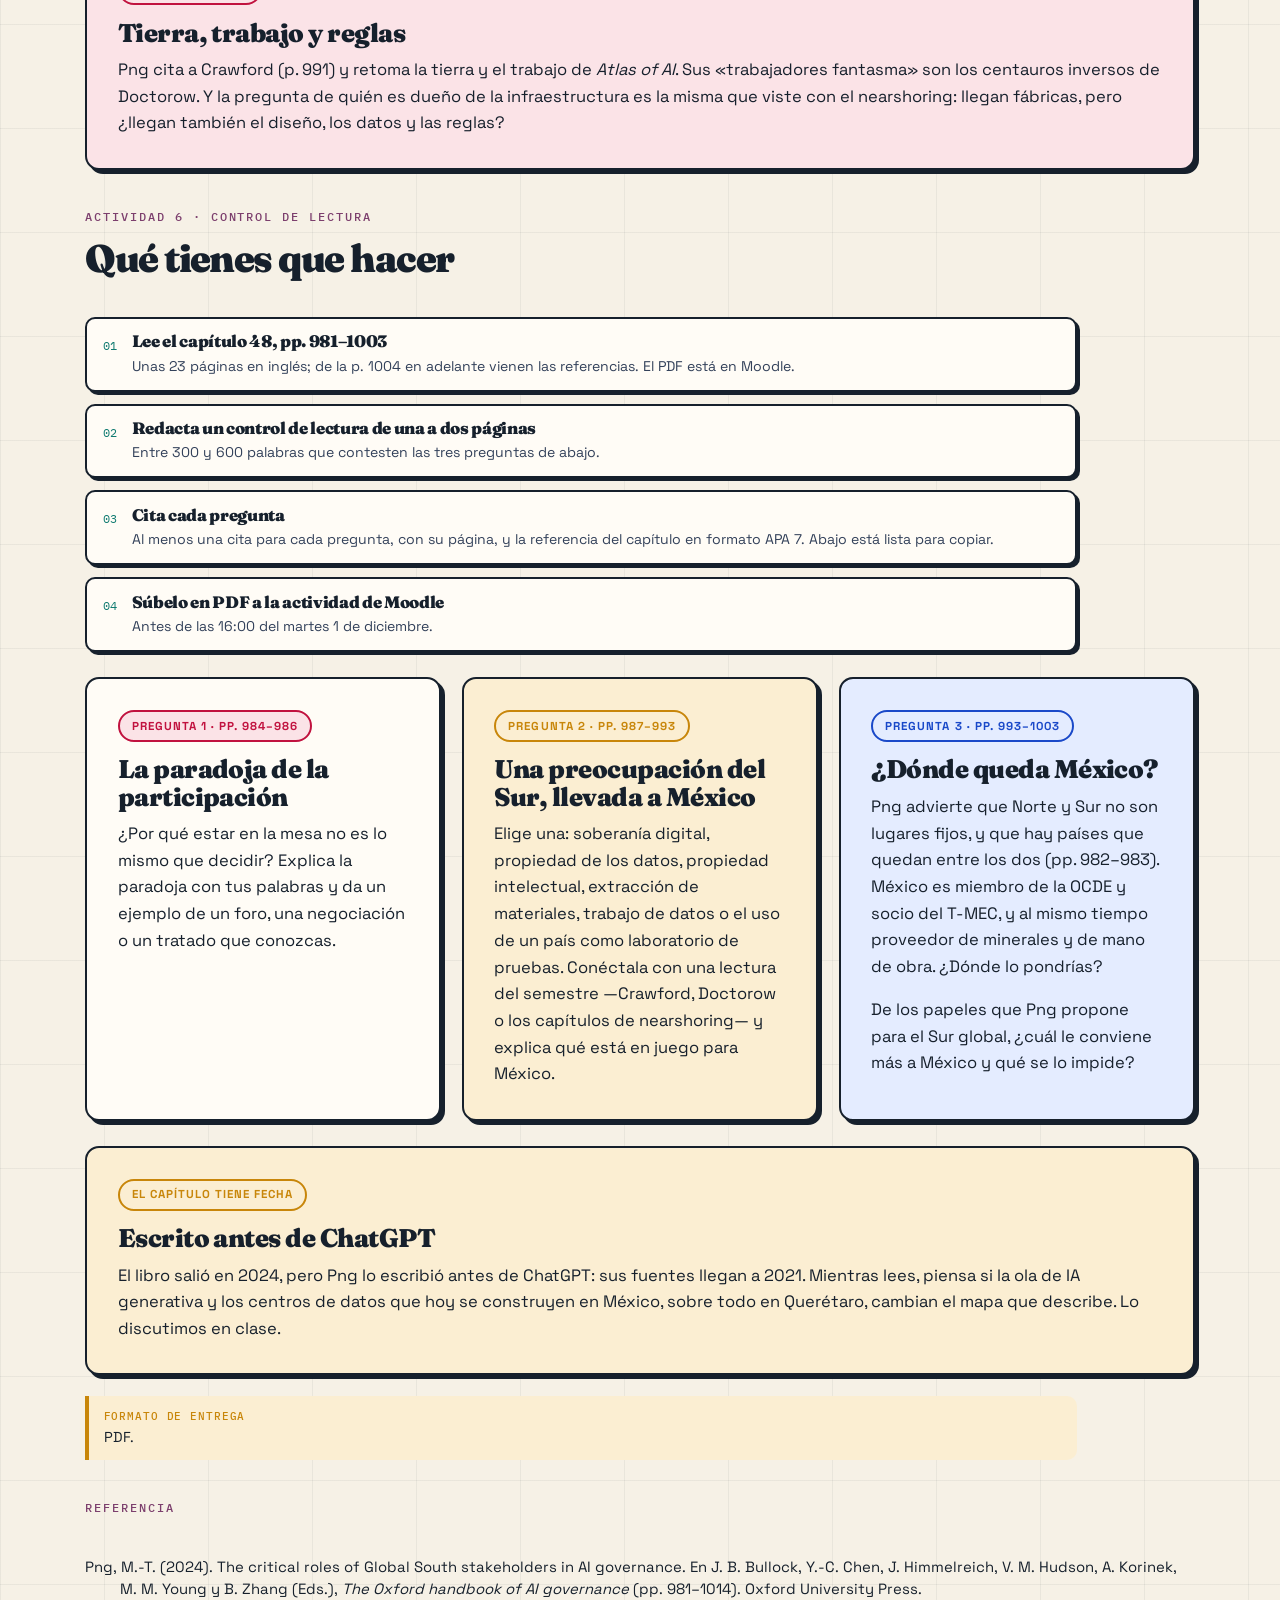
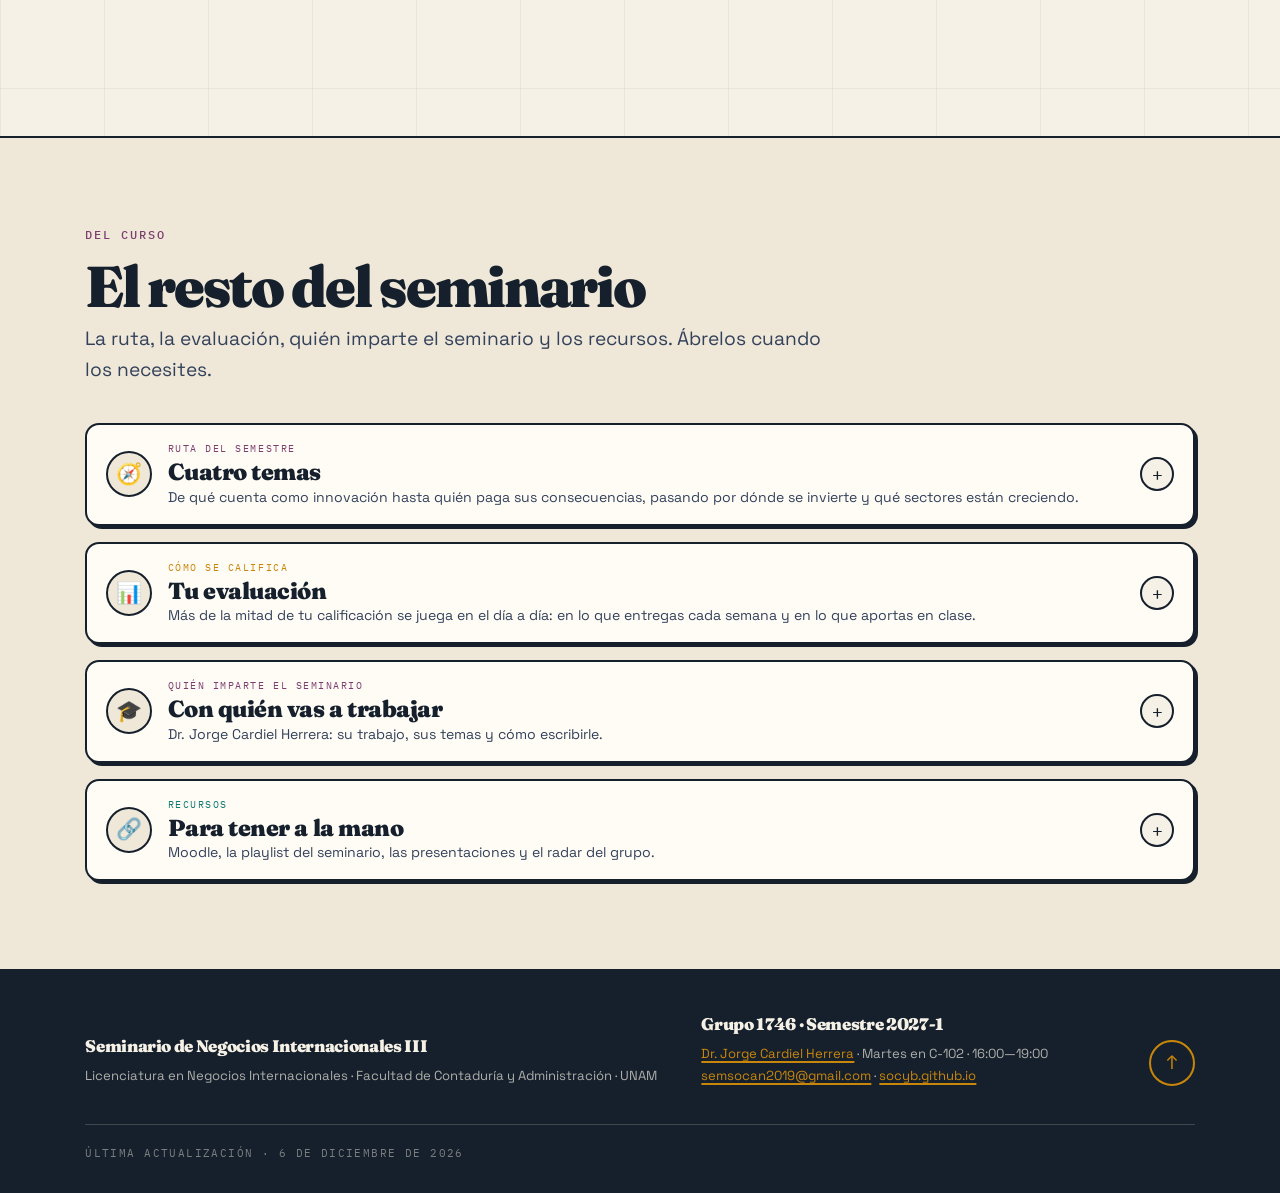
==== commit f5e5ed58: "Refactor code structure for improved readability and maintainability" ====
--- a/index.html
+++ b/index.html
@@ -330,15 +330,16 @@
         <div class="section-head">
           <p class="kicker k-plum">Sesión 13 · Martes 17 de noviembre de 2026 · Salón C-102</p>
           <h2>La inteligencia artificial está hecha de tierra y de trabajo</h2>
-          <p class="lead">Kate Crawford, investigadora de la inteligencia artificial, se propuso algo poco común: en vez de explicar cómo funciona un modelo, fue a los lugares de donde sale. Una mina de litio en Nevada, una refinería de tierras raras en China, un almacén de Amazon en Nueva Jersey. En <em>Atlas of AI</em> (Yale University Press, 2021) cuenta lo que encontró.</p>
+          <p class="lead">Kate Crawford, investigadora de la inteligencia artificial, se propuso algo poco común: en vez de explicar cómo funciona un modelo, fue a los lugares de donde sale. Una mina de litio en Nevada, una refinería de tierras raras en China, un almacén de Amazon en Nueva Jersey. En <em>Atlas of AI</em> (Yale University Press, 2021) cuenta lo que encontró. Primero lo discutimos; después tienes una hora para el estado del arte de tu trabajo final.</p>
           <p style="margin-top:1rem;display:flex;flex-wrap:wrap;gap:.5rem">
             <span class="pill pill-amber">📖 Con lectura previa</span>
             <span class="pill pill-blue">16:00—19:00</span>
             <span class="pill pill-plum">Actividad 4 · control de lectura</span>
+            <span class="pill pill-teal">Estado del arte</span>
           </p>
           <div class="cta-row">
             <a class="btn btn-primary" href="#actividad-13">Qué tienes que hacer →</a>
-            <a class="btn btn-ghost" href="https://negociosinternacionales.fca.unam.mx" target="_blank" rel="noopener noreferrer">Entregar en Moodle</a>
+            <a class="btn btn-ghost" href="#estado-13">El estado del arte</a>
           </div>
         </div>
 
@@ -424,6 +425,17 @@
         <ul class="refs" style="margin-bottom:3rem">
           <li>Crawford, K. (2021). <em>Atlas of AI: Power, politics, and the planetary costs of artificial intelligence</em>. Yale University Press.</li>
         </ul>
+
+        <!-- El estado del arte -->
+        <article class="card" id="estado-13" aria-labelledby="estado-13-title" style="background:var(--tint-teal)">
+          <p class="kicker k-teal">Segunda parte · Tu trabajo final</p>
+          <h2 id="estado-13-title">El estado del arte</h2>
+          <p>Tu pregunta no es la primera: alguien ya estudió algo parecido. En una hora tu equipo afina la pregunta de la tarjeta del 10 de noviembre, busca lo que ya se escribió sobre ella en BIDI, en los buscadores académicos y en los organismos, y comprueba que cada fuente existe. Trae laptop o celular.</p>
+          <p style="margin-bottom:0"><strong>Al terminar la hora</strong> publican en el Foro de Moodle del Seminario su ficha: la pregunta principal con dos secundarias como máximo, una hipótesis provisional y cuatro fuentes o más con su ficha completa.</p>
+          <div class="cta-row">
+            <a class="btn btn-primary" href="estado-del-arte.html">Abrir la actividad en su propia página →</a>
+          </div>
+        </article>
       </div>
 
       <!-- ─────────── SESIÓN 12 · NEARSHORING Y TU PREGUNTA DE INVESTIGACIÓN ─────────── -->
@@ -2081,7 +2093,7 @@
       </p>
       <a class="to-top" href="#inicio" aria-label="Volver al inicio">↑</a>
     </div>
-    <p class="foot-note">Última actualización · <time id="lastUpdate" datetime="2026-11-16">16 de noviembre de 2026</time></p>
+    <p class="foot-note">Última actualización · <time id="lastUpdate" datetime="2026-11-17">17 de noviembre de 2026</time></p>
   </footer>
 
   <!-- ═══════════════════ MARCO EMERGENTE · CÓDIGO QR ═══════════════════ -->
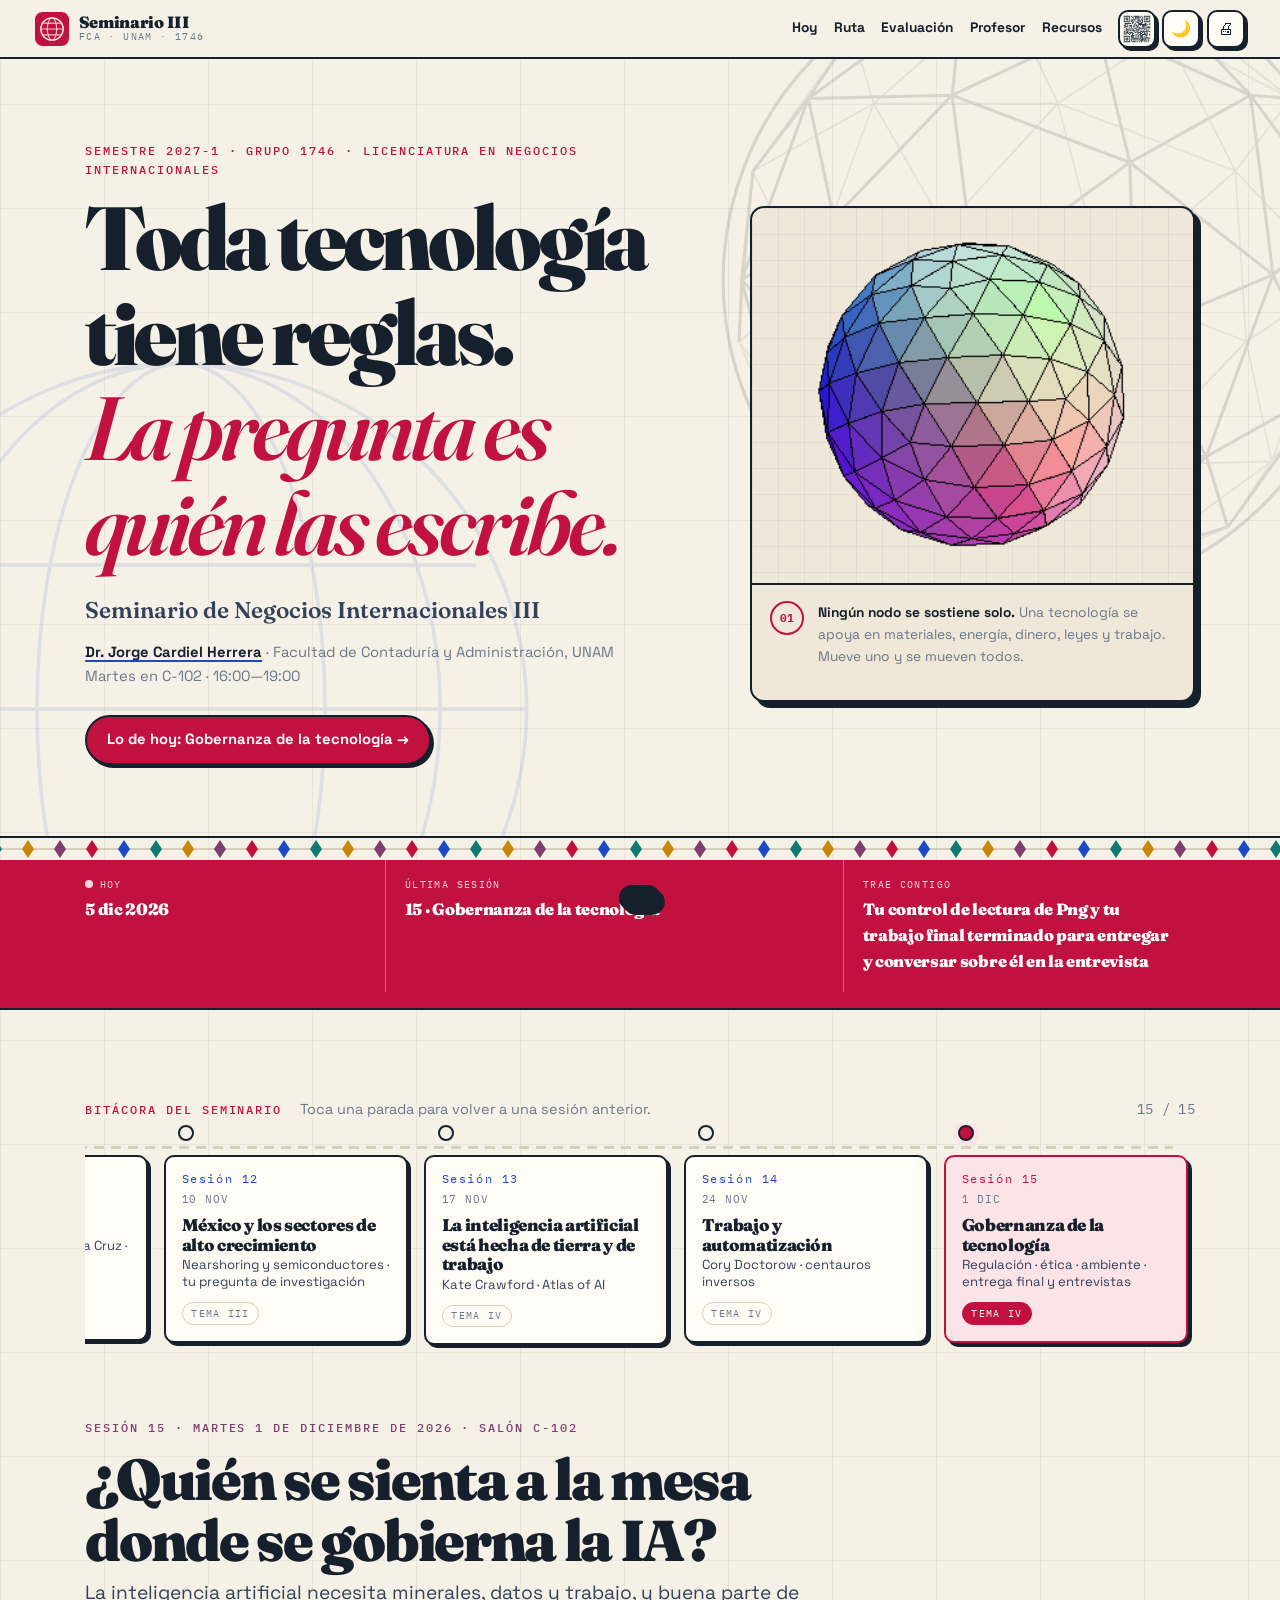
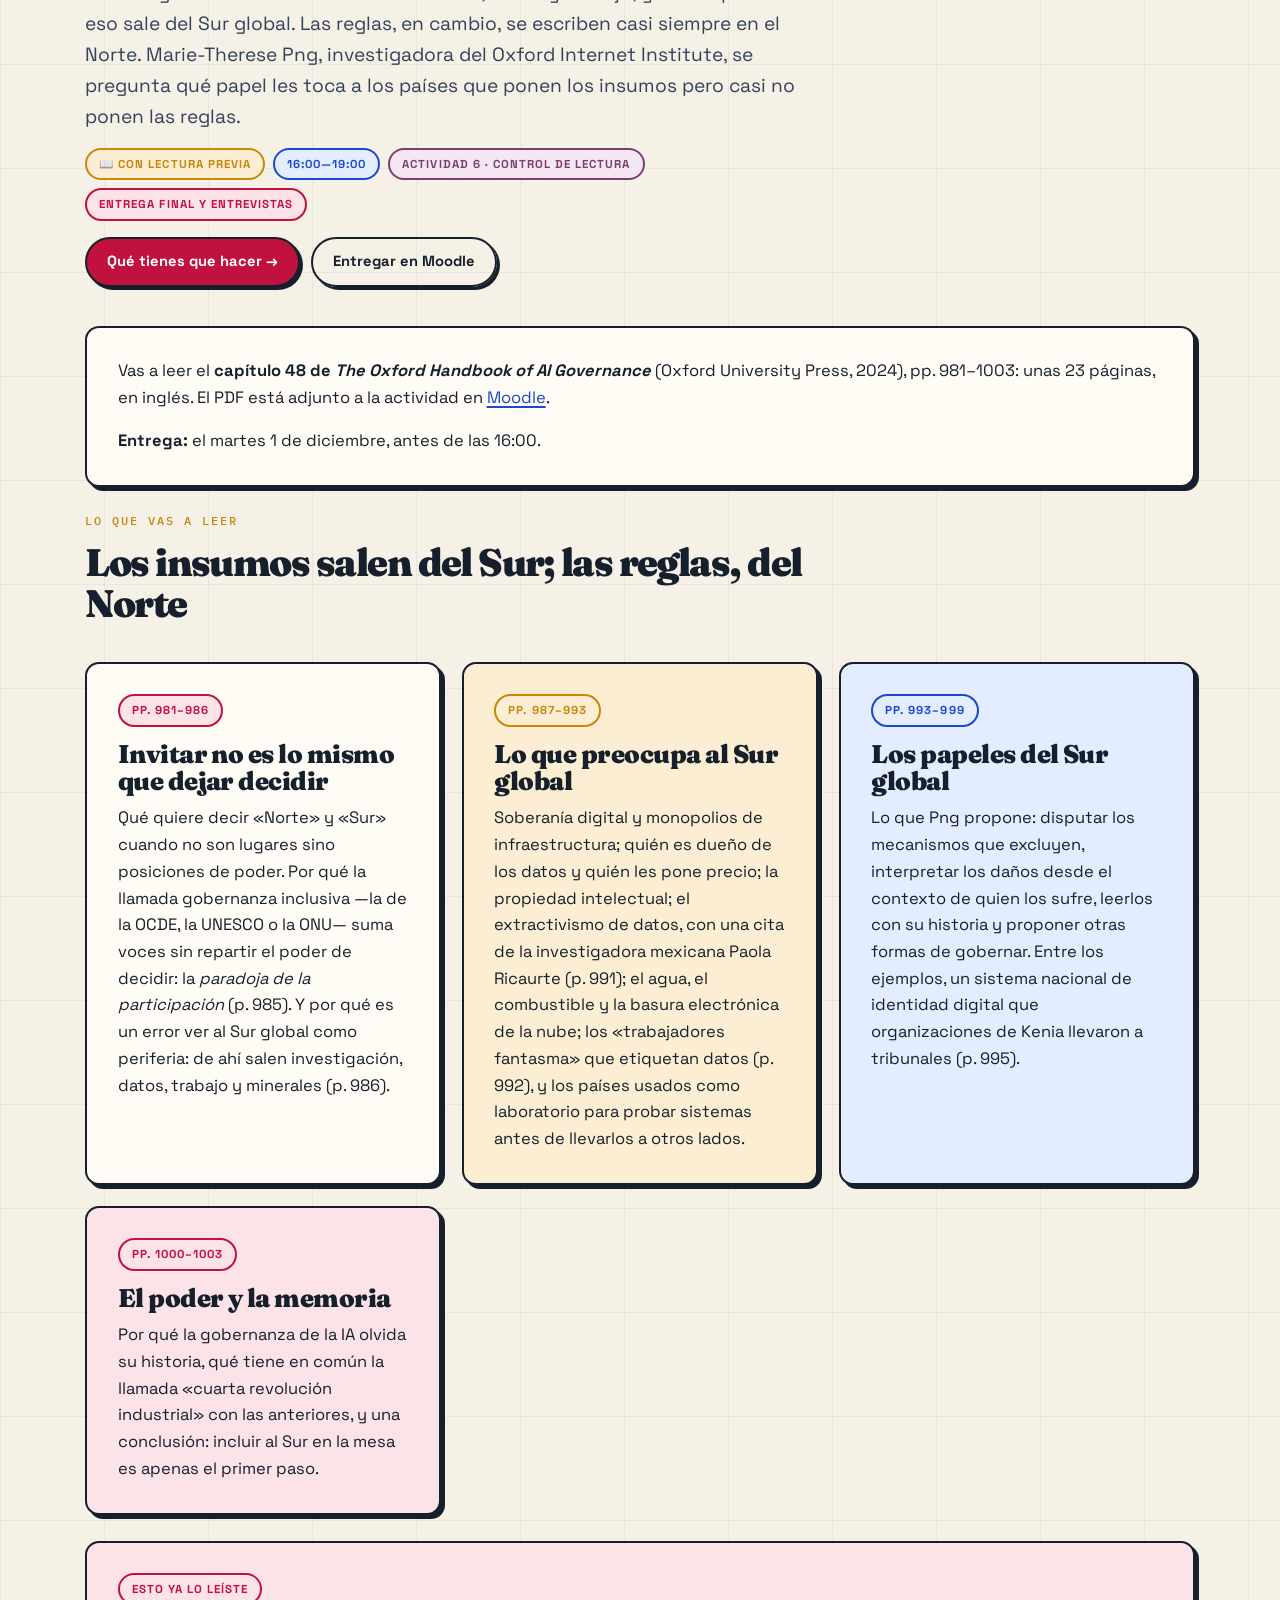
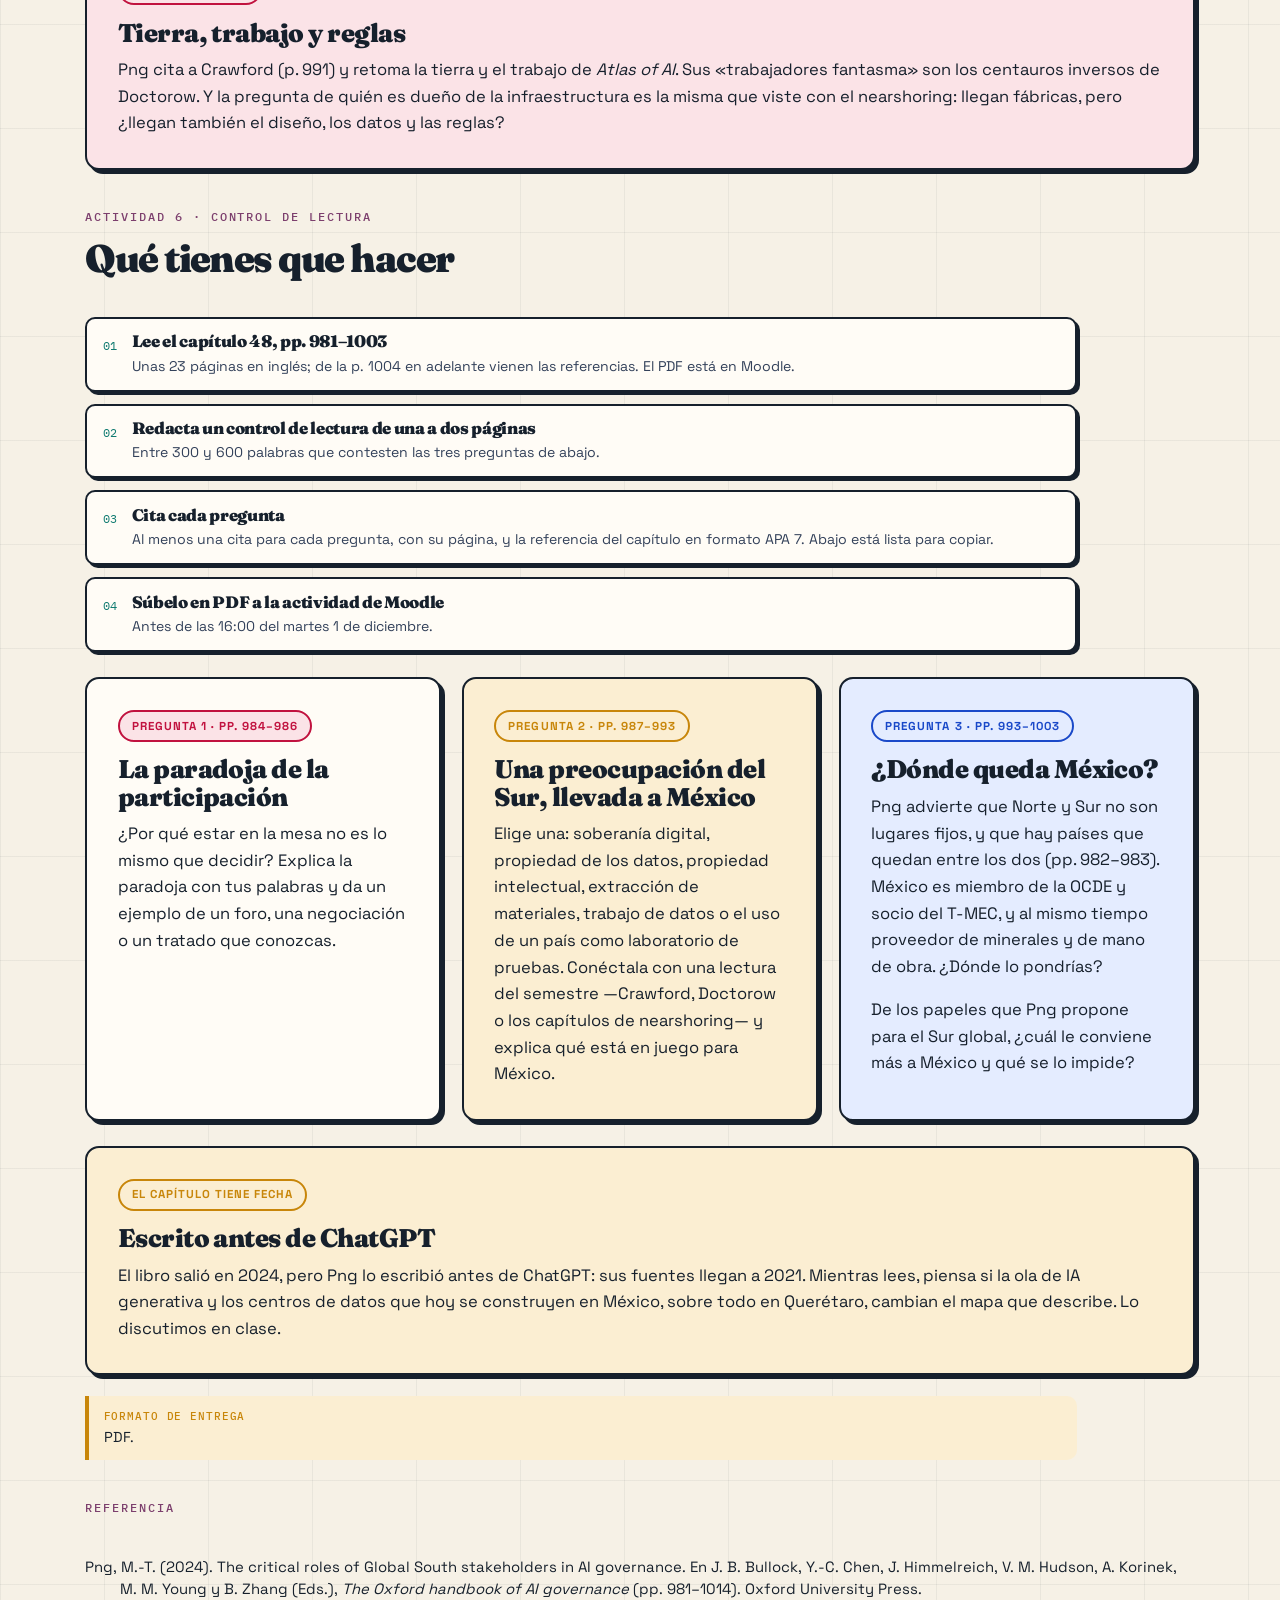
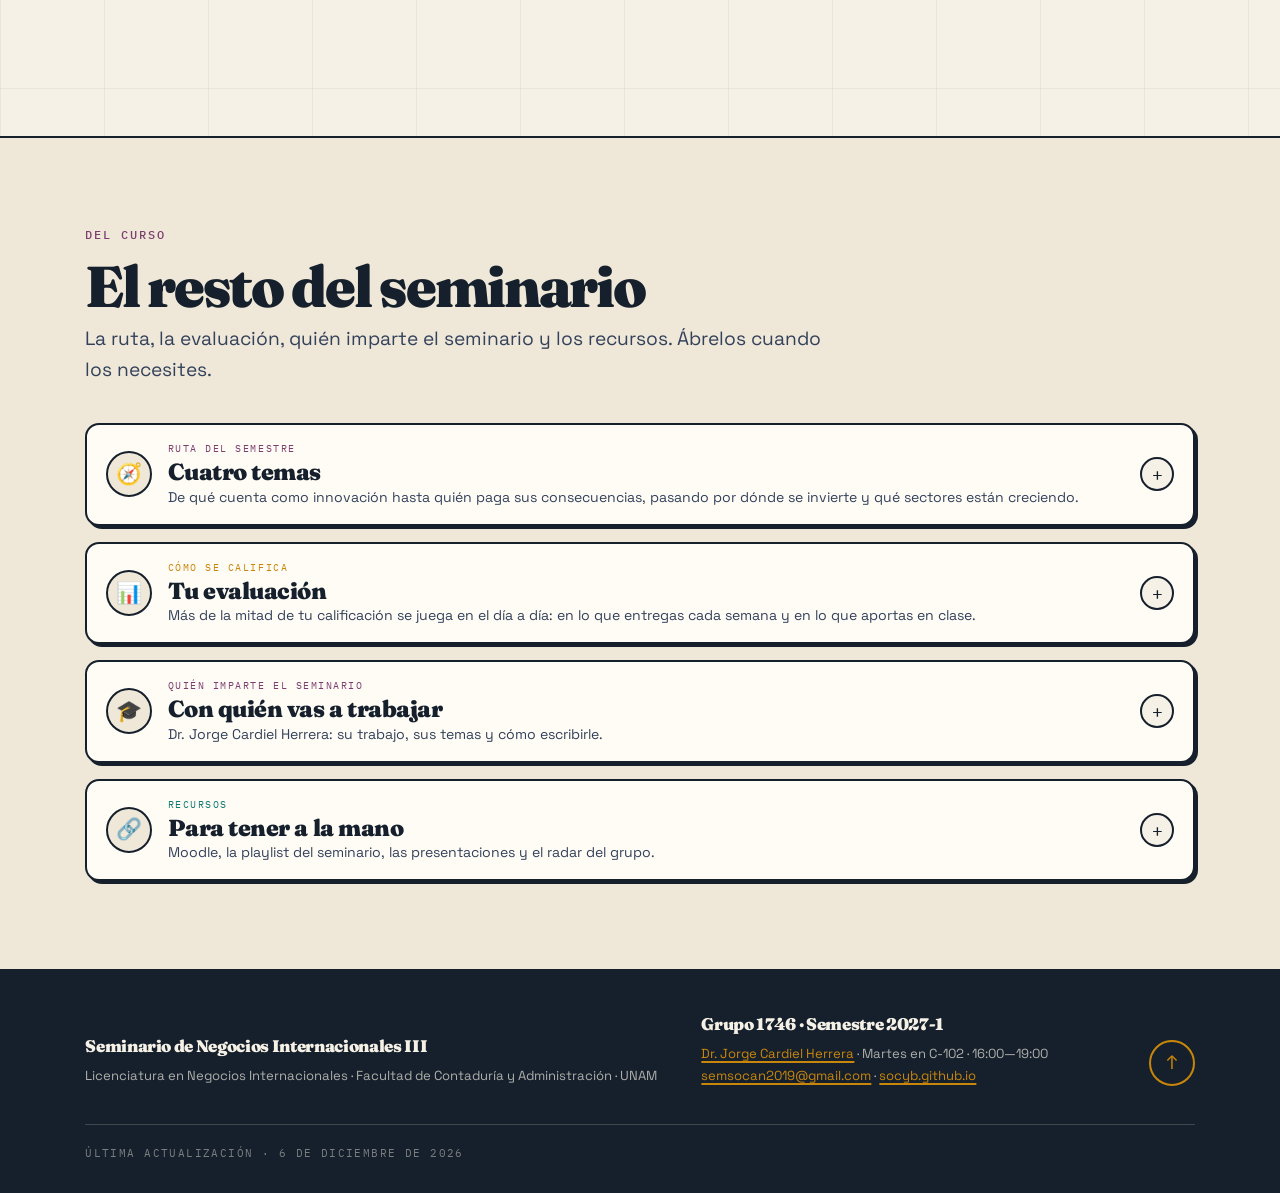
==== commit 7d23b544: "Actualiza contenido de la sesión 14 y la fecha de última modificación" ====
--- a/index.html
+++ b/index.html
@@ -228,7 +228,6 @@
             <span class="pill pill-amber">📖 Con lectura previa</span>
             <span class="pill pill-blue">16:00—19:00</span>
             <span class="pill pill-plum">Actividad 5 · control de lectura</span>
-            <span class="pill">Segundo parcial</span>
           </p>
           <div class="cta-row">
             <a class="btn btn-primary" href="#actividad-14">Qué tienes que hacer →</a>
@@ -2093,7 +2092,7 @@
       </p>
       <a class="to-top" href="#inicio" aria-label="Volver al inicio">↑</a>
     </div>
-    <p class="foot-note">Última actualización · <time id="lastUpdate" datetime="2026-11-17">17 de noviembre de 2026</time></p>
+    <p class="foot-note">Última actualización · <time id="lastUpdate" datetime="2026-11-23">23 de noviembre de 2026</time></p>
   </footer>
 
   <!-- ═══════════════════ MARCO EMERGENTE · CÓDIGO QR ═══════════════════ -->
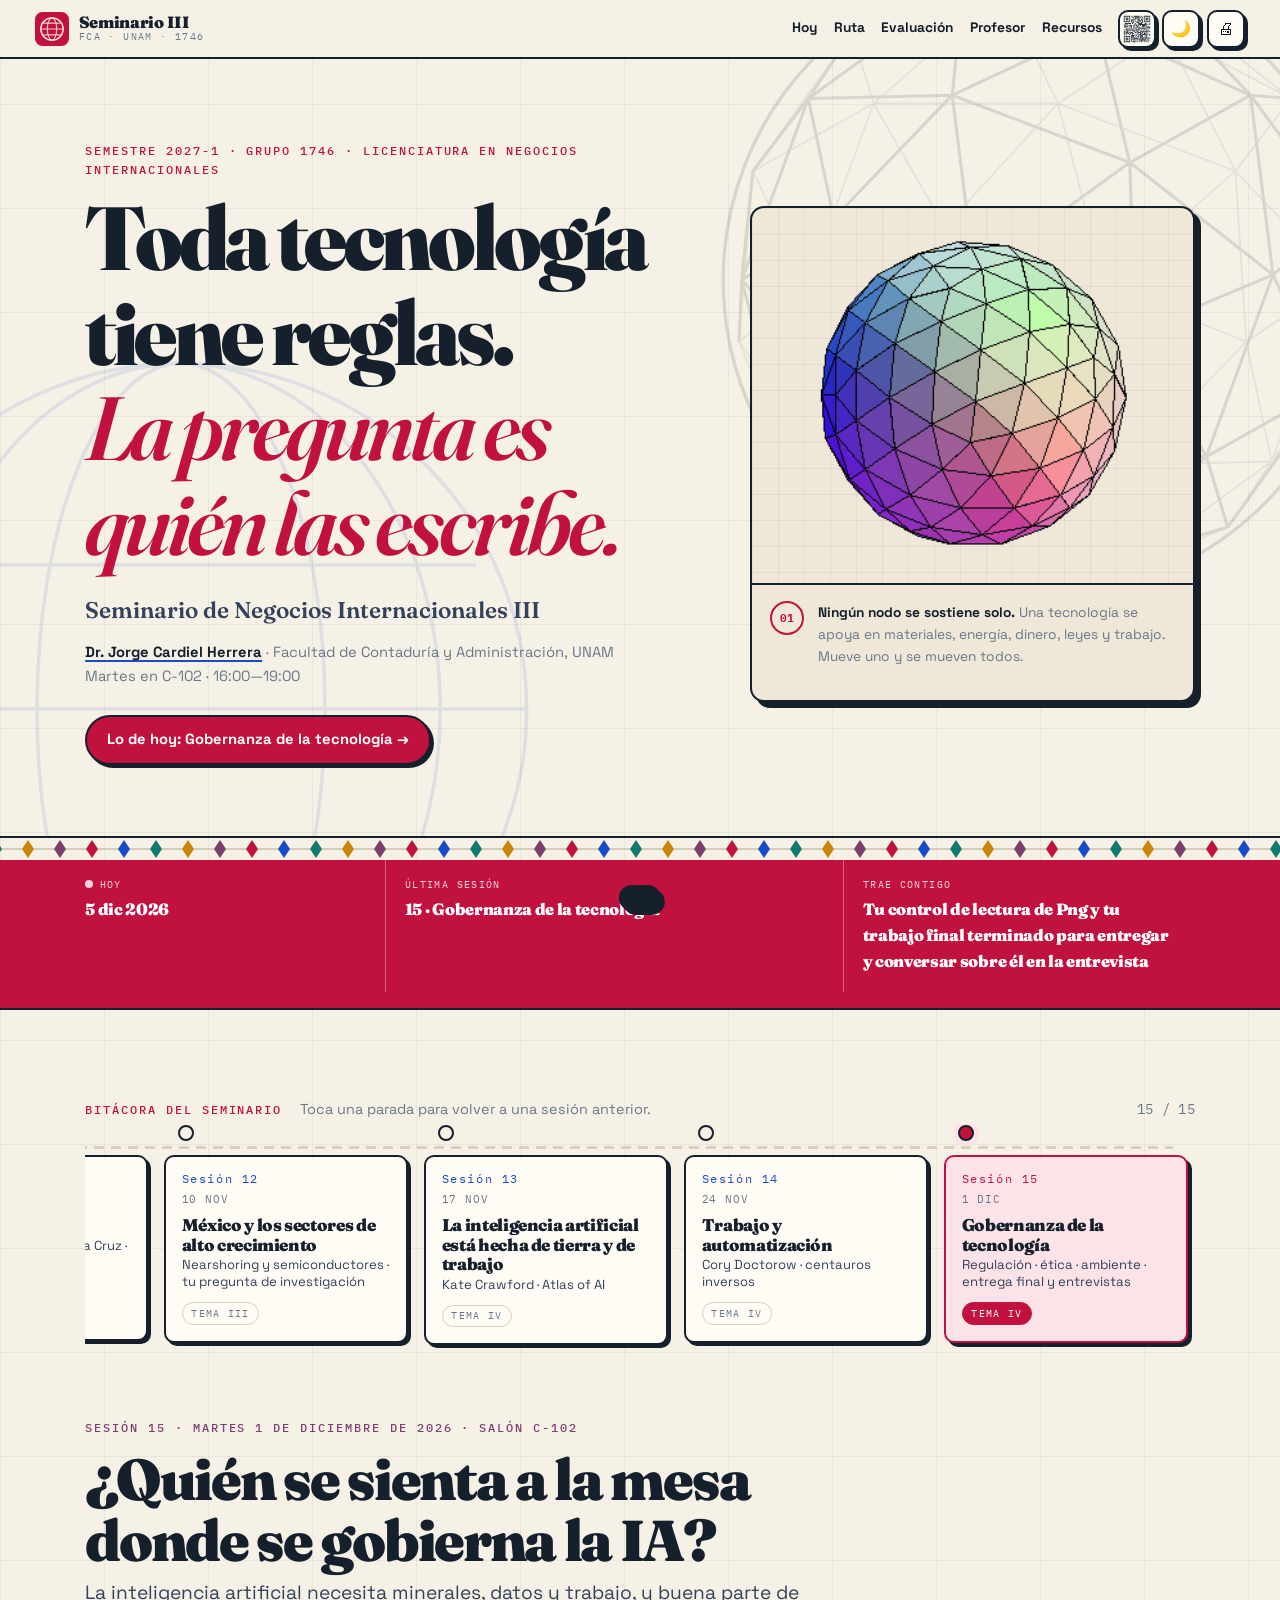
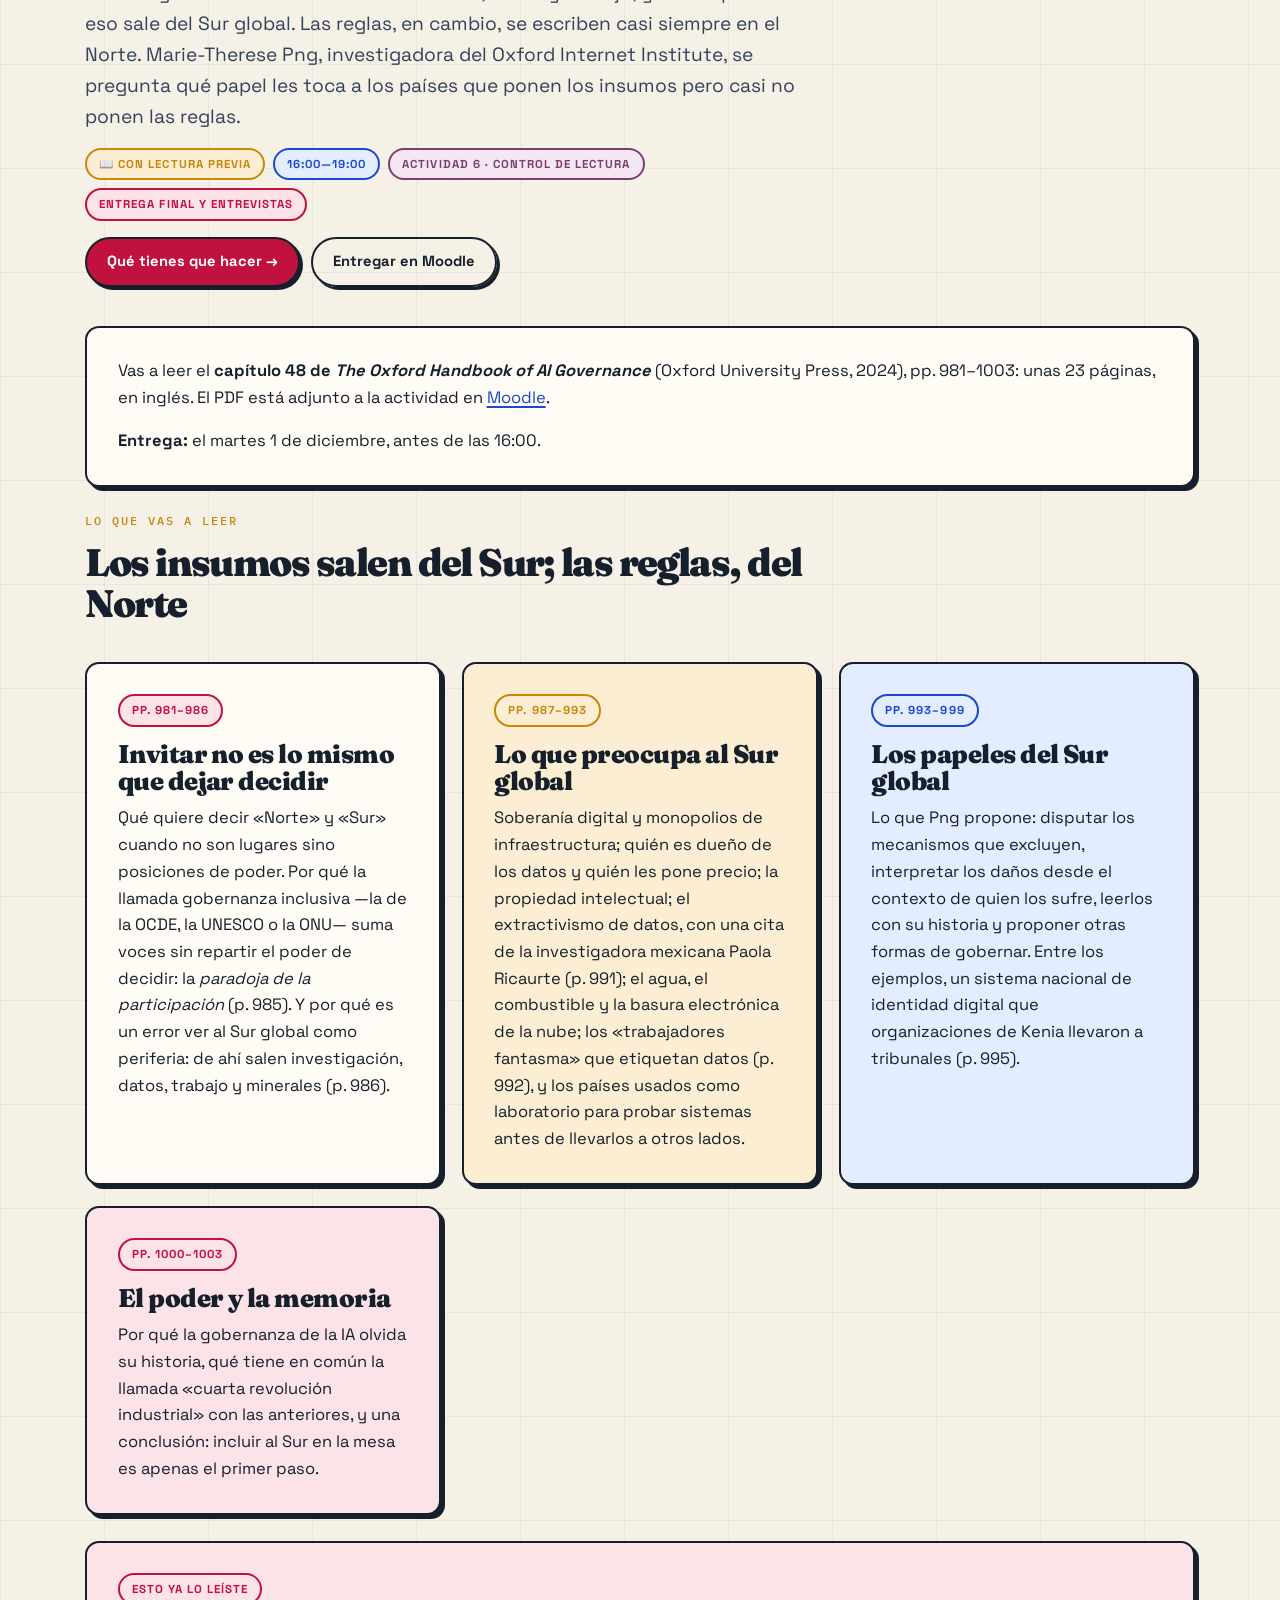
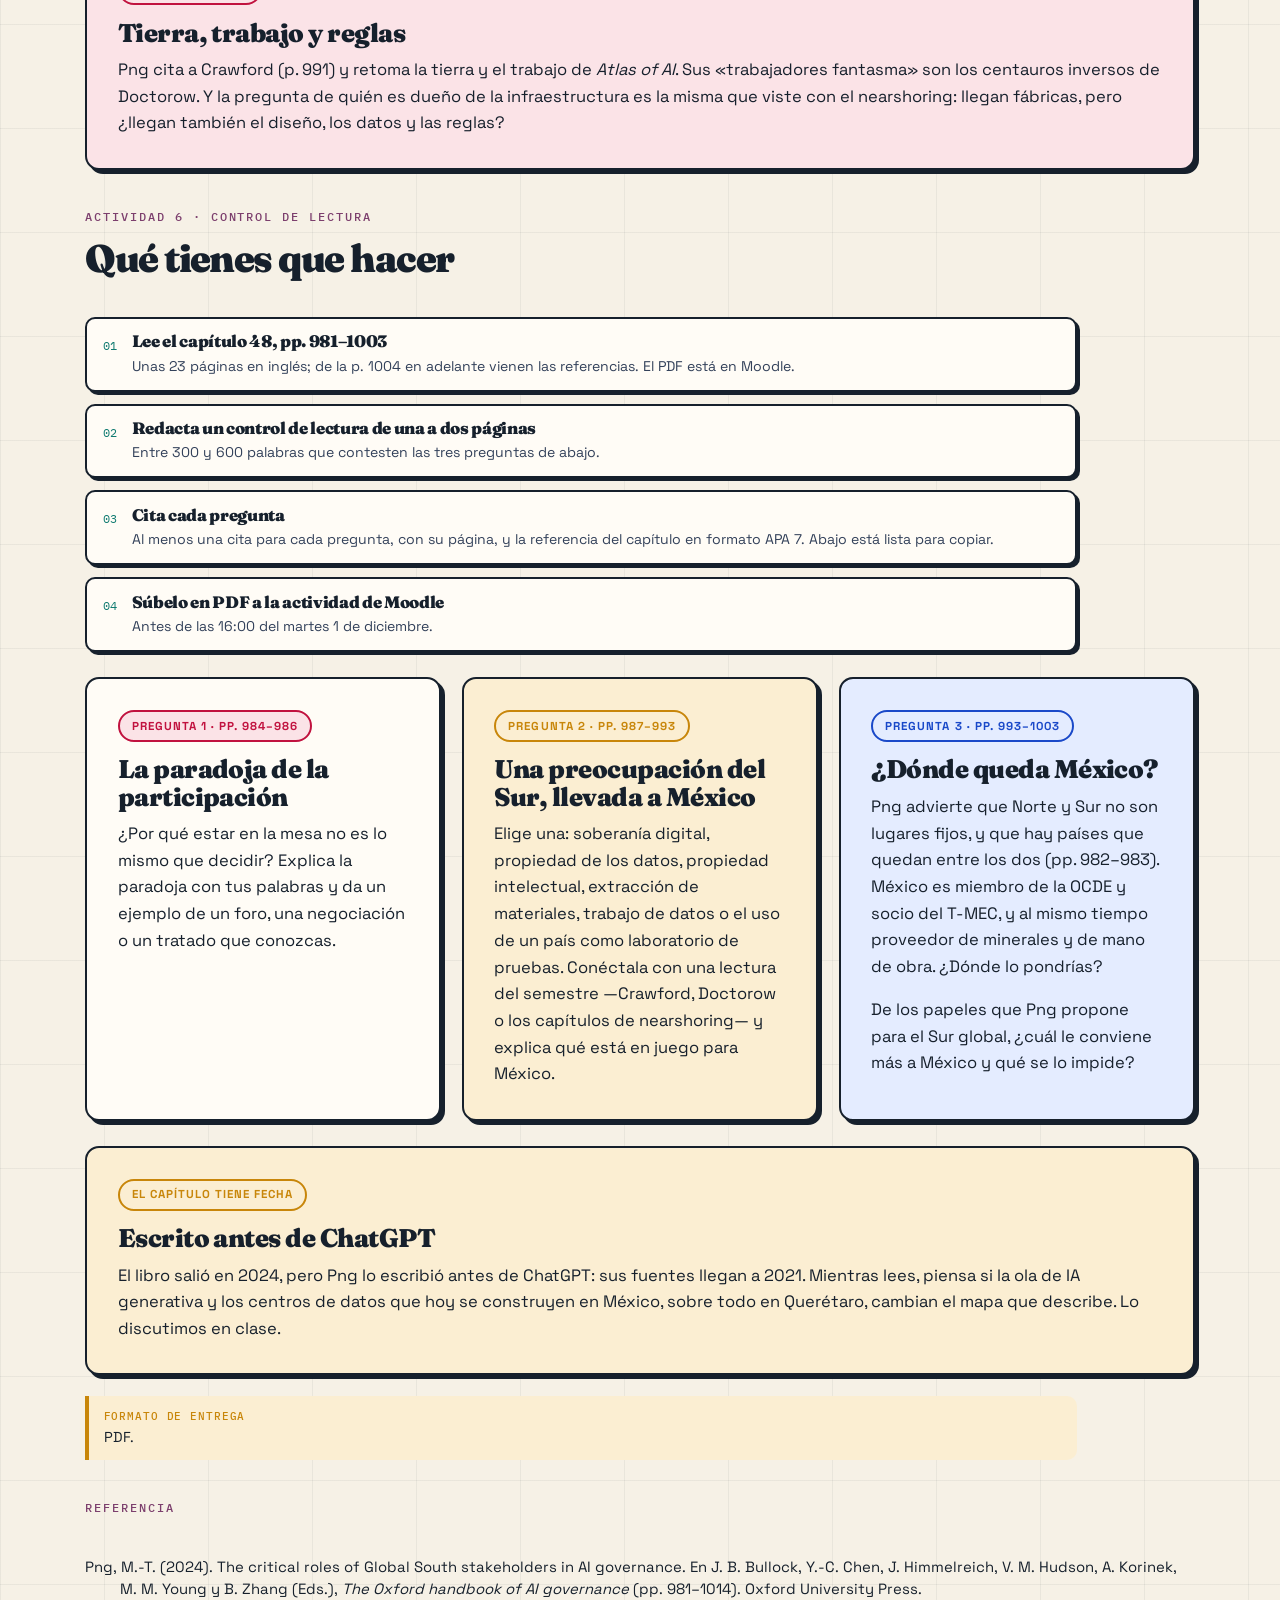
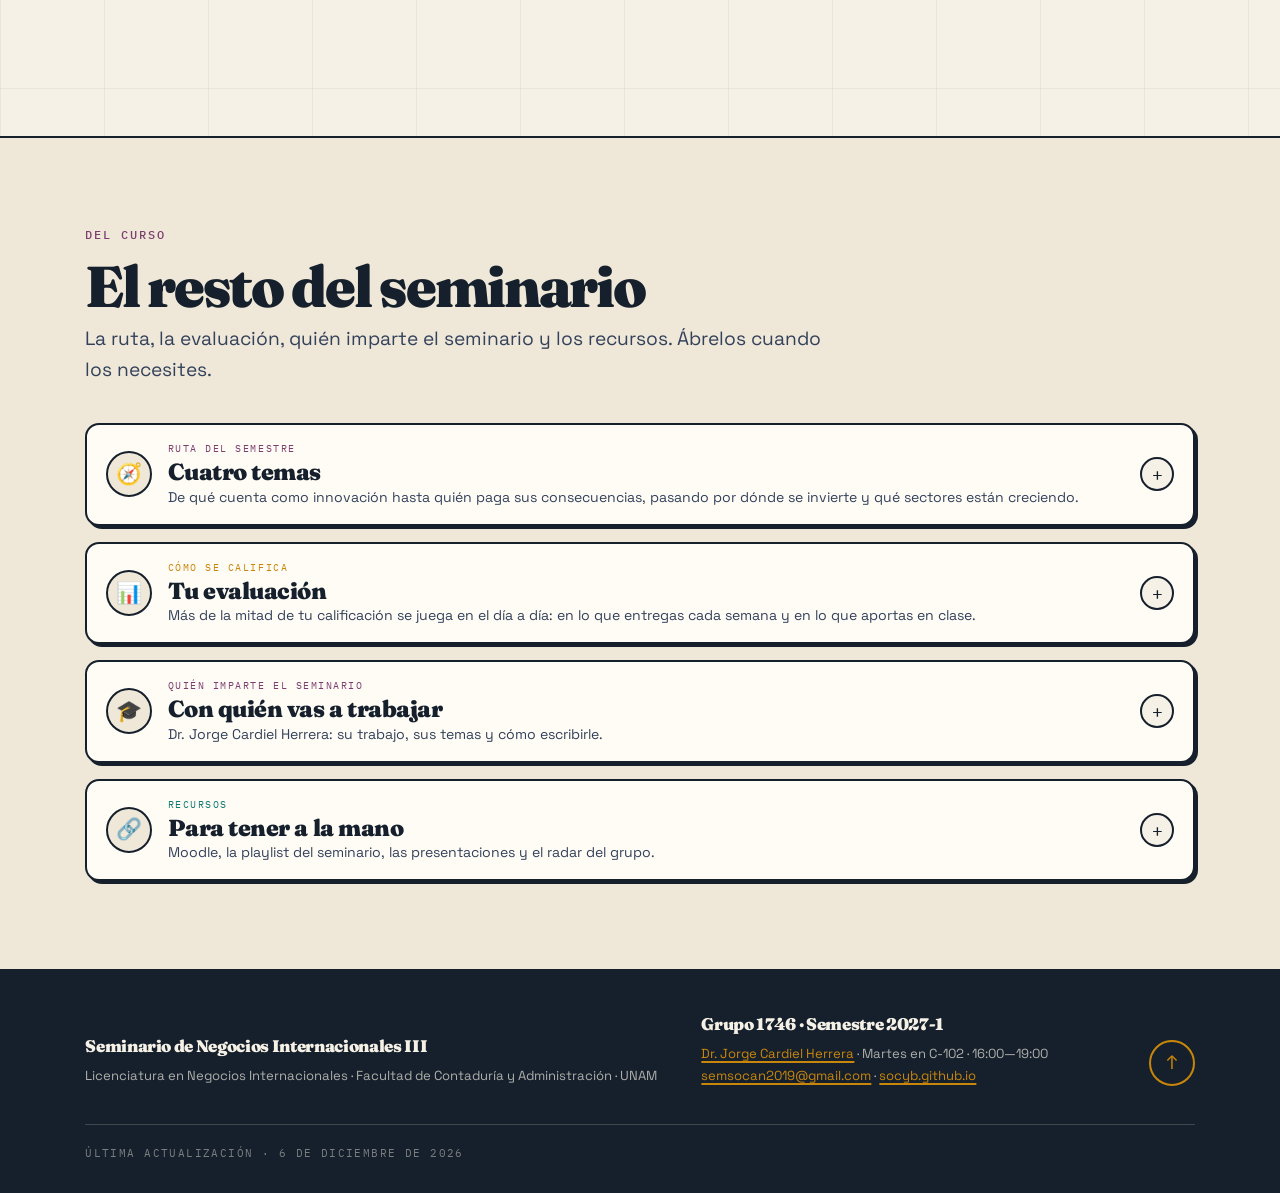
==== commit 87136986: "Corrige términos en la sección de evaluación: "Exámenes parciales" a "Examen parcial" y "Al menos un" ====
--- a/index.html
+++ b/index.html
@@ -1904,7 +1904,7 @@
               <article class="score" style="--pct:10">
                 <strong>10%</strong>
                 <div>
-                  <span class="score-label">Exámenes parciales</span>
+                  <span class="score-label">Examen parcial</span>
                   <div class="score-bar"><i></i></div>
                 </div>
               </article>
@@ -1920,7 +1920,7 @@
             <div class="req-grid">
               <div class="req"><span>Para acreditar</span><strong>80% de asistencia</strong></div>
               <div class="req"><span>Además</span><strong>Al menos la mitad de los trabajos y tareas</strong></div>
-              <div class="req"><span>Y también</span><strong>Al menos uno de los dos parciales</strong></div>
+              <div class="req"><span>Y también</span><strong>El examen parcial</strong></div>
               <div class="req"><span>Obligatorio</span><strong>Presentar el trabajo de investigación final</strong></div>
             </div>
 
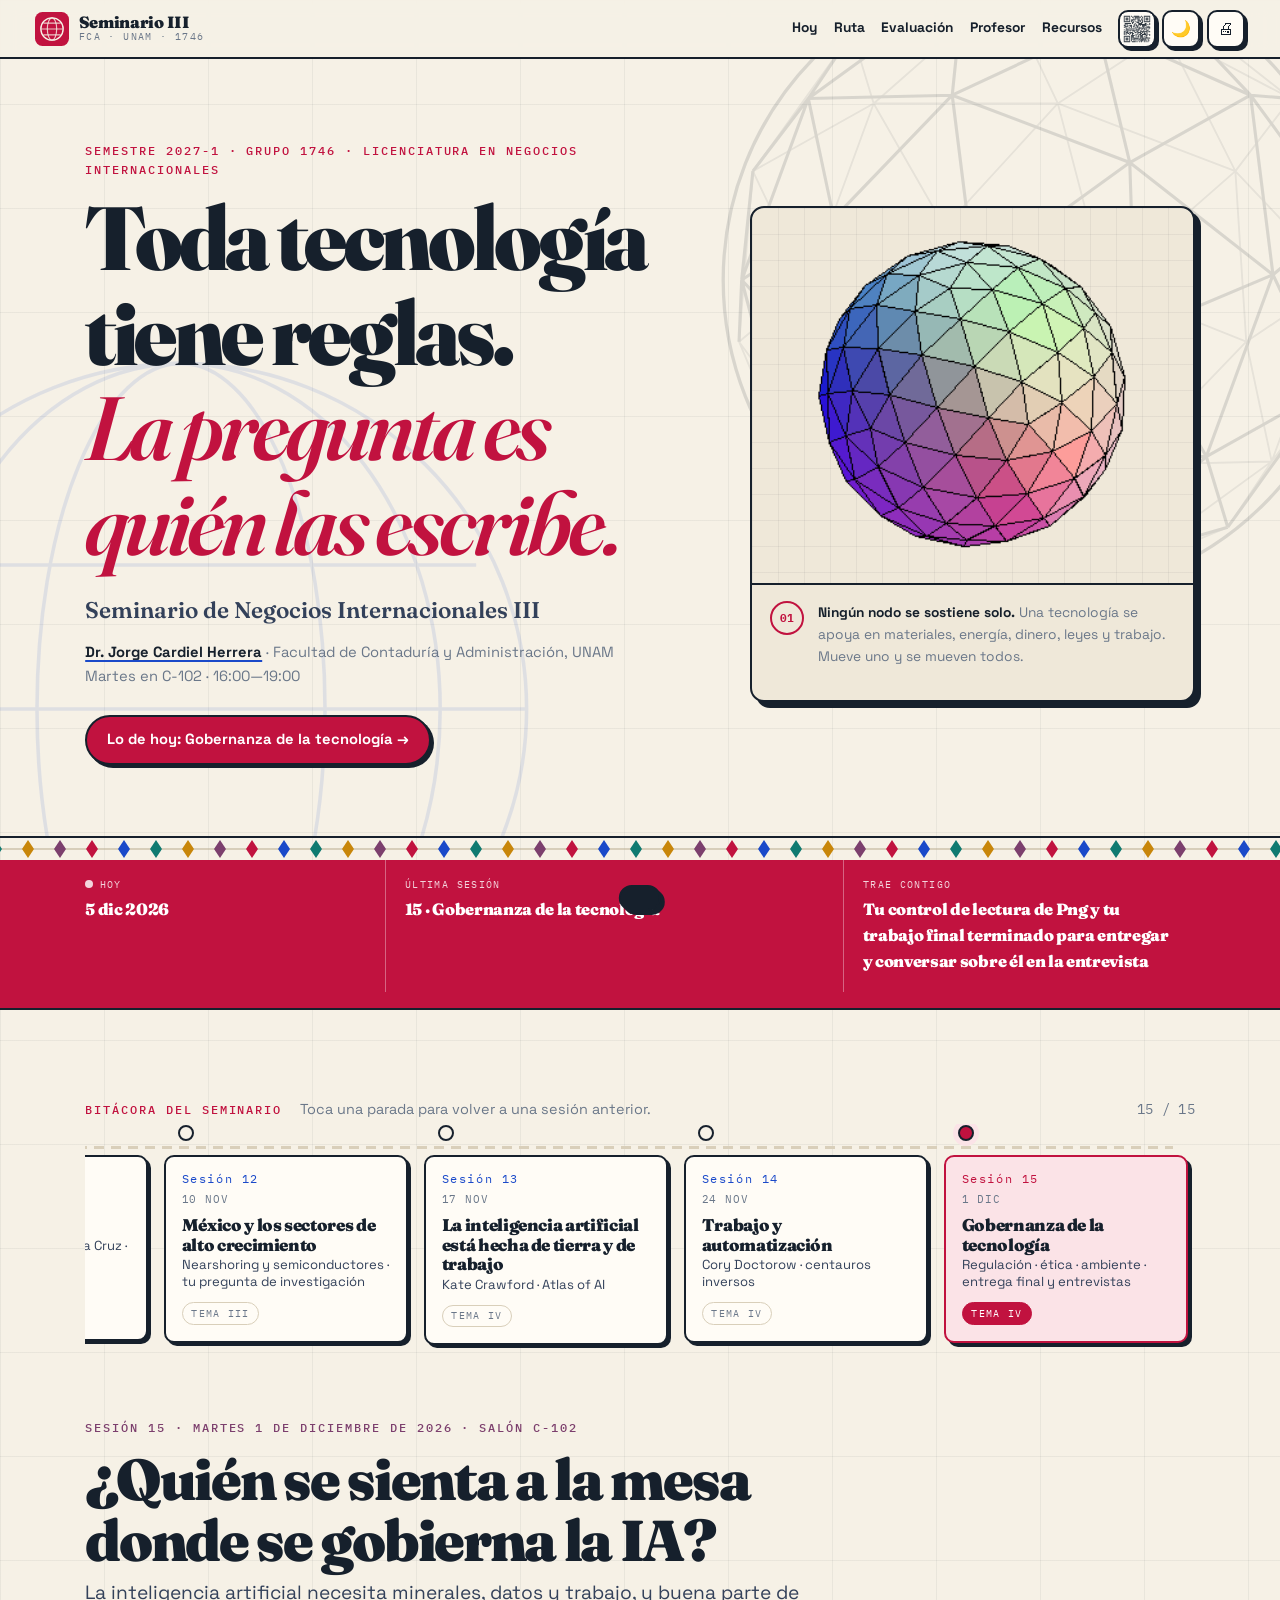
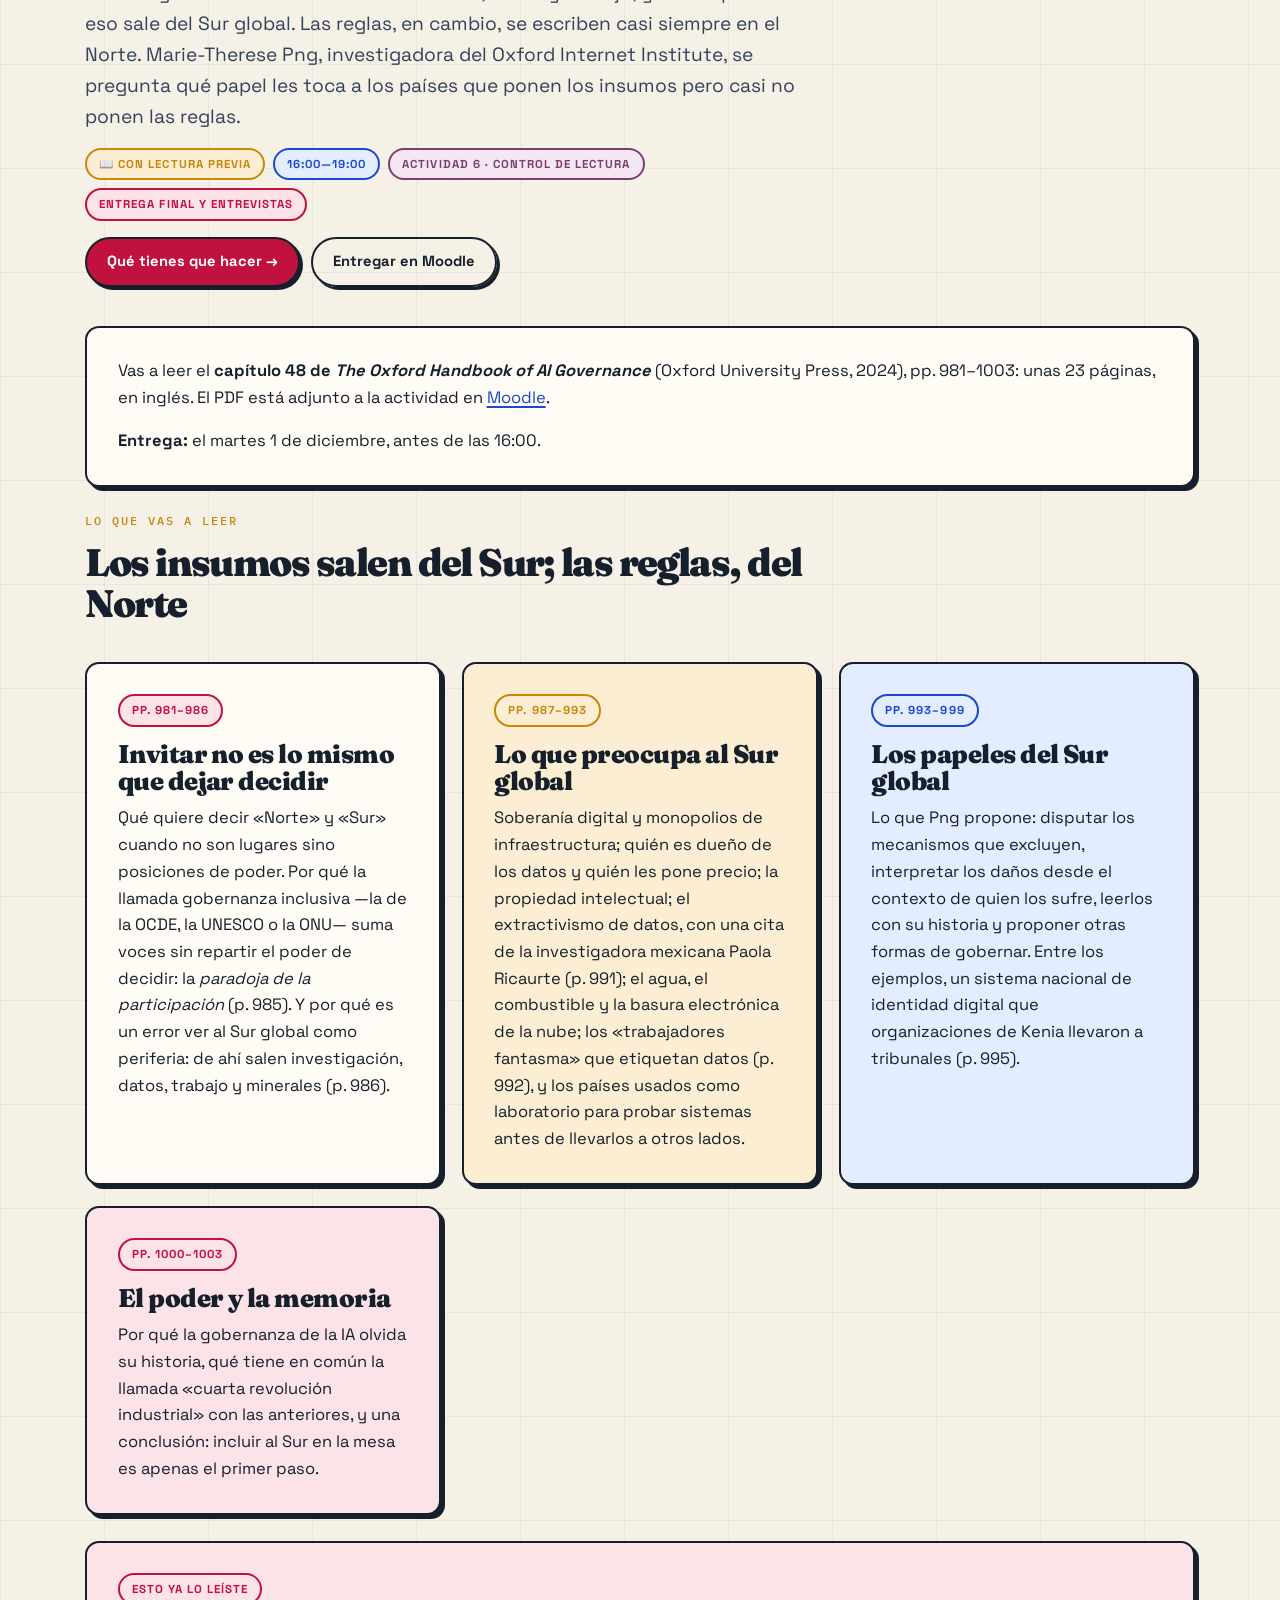
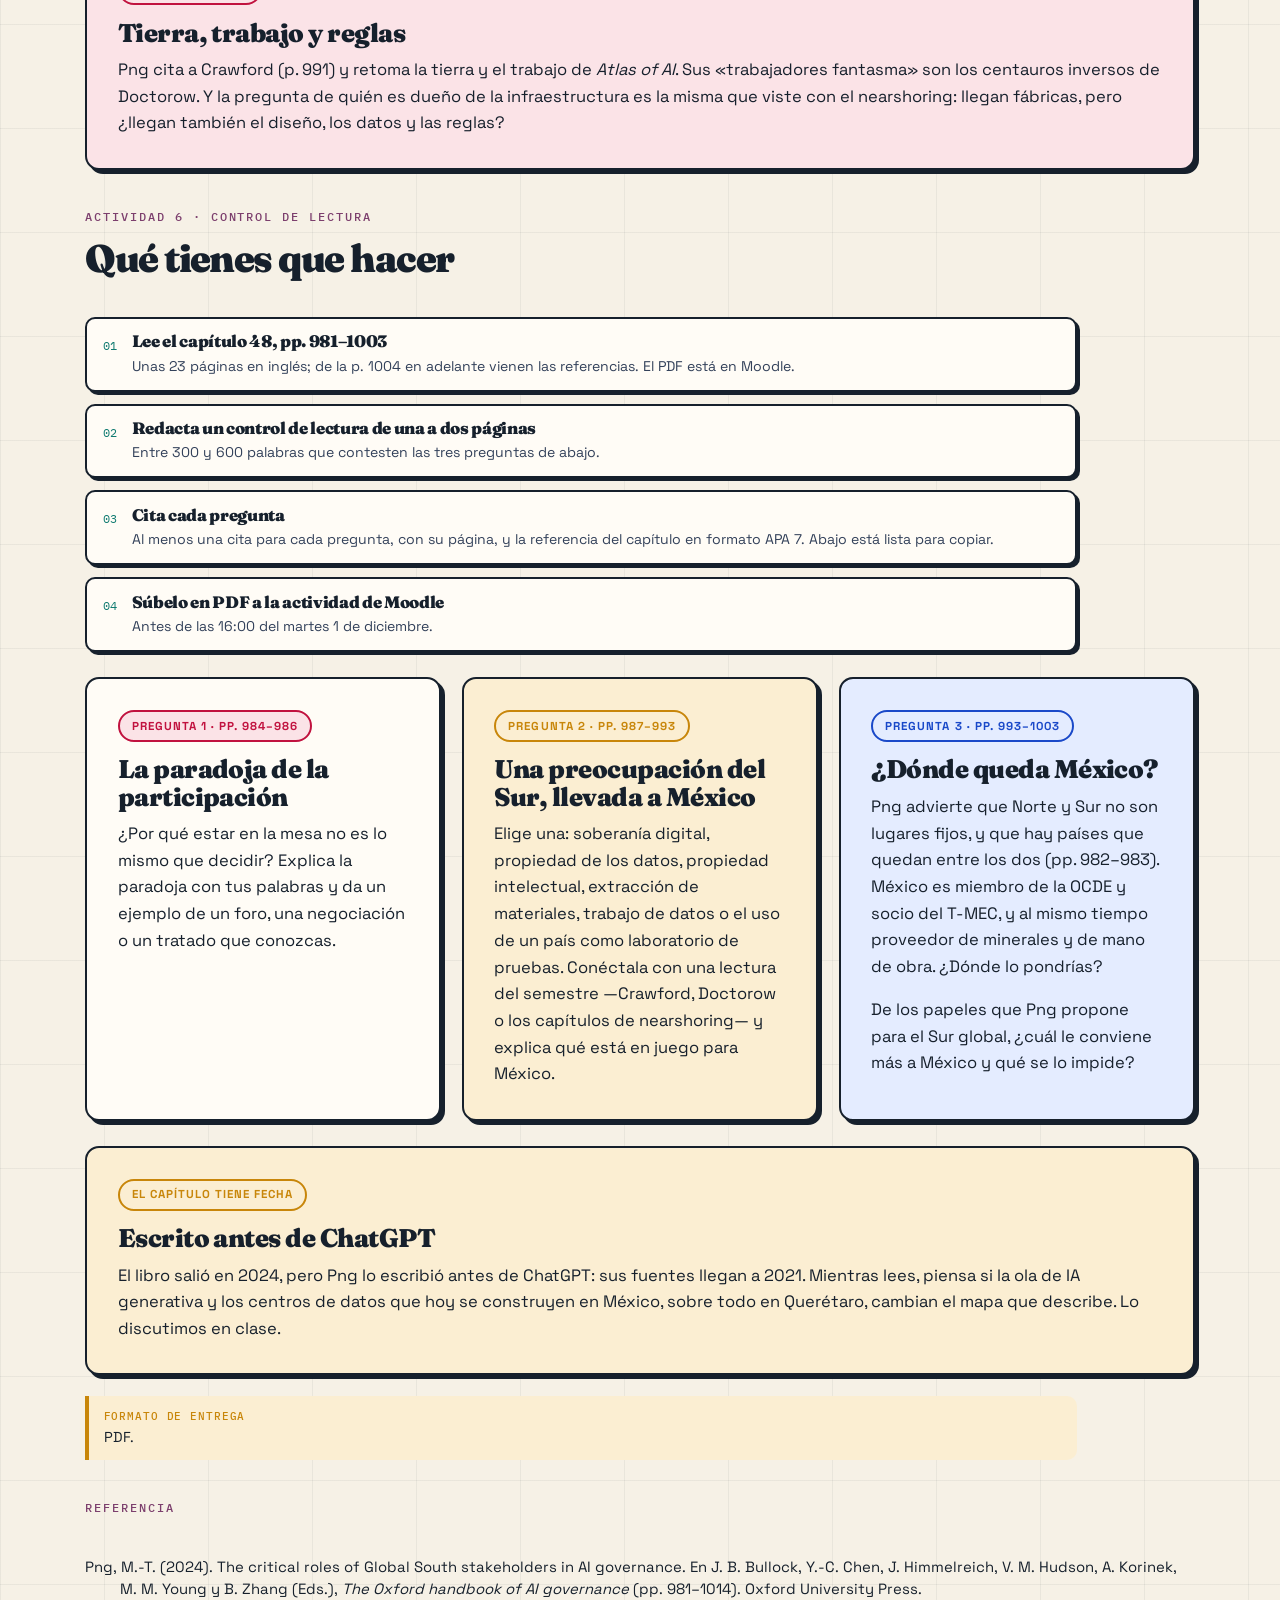
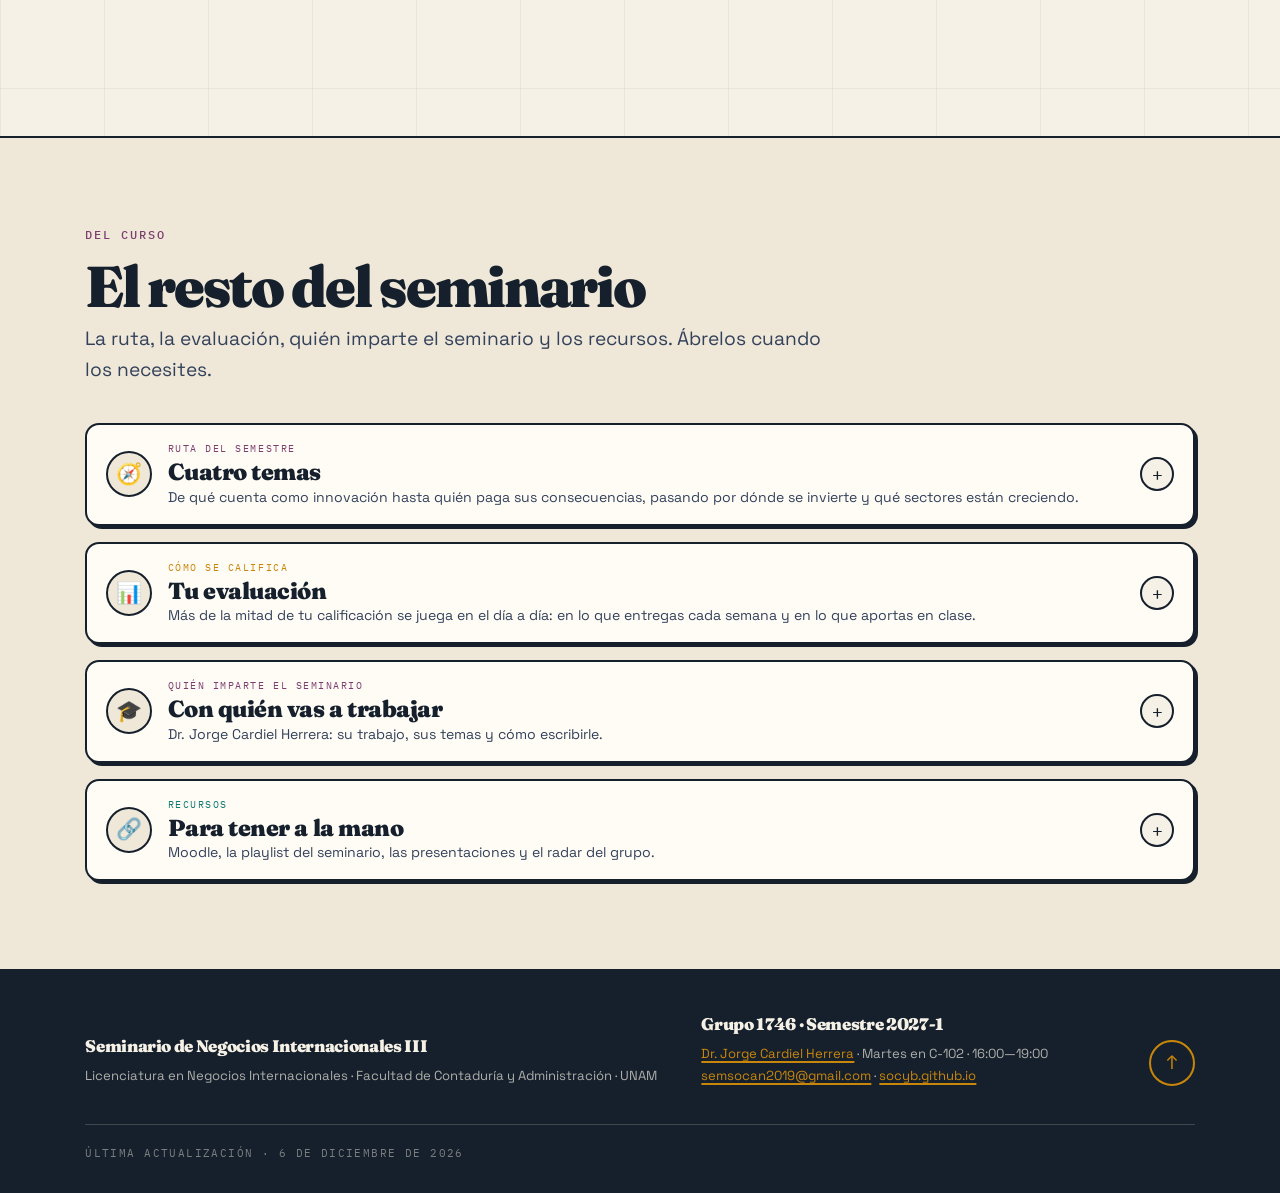
==== commit cf560f49: "Refactor code structure for improved readability and maintainability" ====
--- a/index.html
+++ b/index.html
@@ -234,6 +234,13 @@
             <a class="btn btn-ghost" href="https://negociosinternacionales.fca.unam.mx" target="_blank" rel="noopener noreferrer">Entregar en Moodle</a>
           </div>
         </div>
+
+        <a class="link-card is-blue" href="presentacion_s14.html" target="_blank" rel="noopener" style="margin-bottom:1.6rem">
+          <span class="pill pill-blue">La presentación</span>
+          <h3>¿Para quién trabaja la máquina?</h3>
+          <p>Centauros e inversos, la cita completa de Marx que retoma Crawford, KPI y P/E con números, el concurso de belleza de Keynes, las noticias que trajeron al foro, un glosario inglés–español y la actividad por equipo.</p>
+          <p class="go">Abrir la presentación →</p>
+        </a>
 
         <article class="card" style="margin-bottom:1.6rem">
           <p>Vas a leer la <strong>introducción y la primera parte del libro, «Before»</strong>: unas 50 páginas, en inglés. El PDF con las dos partes está adjunto a la actividad en <a href="https://negociosinternacionales.fca.unam.mx" target="_blank" rel="noopener noreferrer">Moodle</a>.</p>
@@ -2037,6 +2044,11 @@
                 <strong>M&amp;A Midyear Outlook 2026</strong>
                 <p>La lectura previa de la sesión 04</p>
               </a>
+              <a class="res-card" href="presentacion_s14.html" target="_blank" rel="noopener">
+                <span class="res-icon">🐎</span>
+                <strong>¿Para quién trabaja la máquina?</strong>
+                <p>La presentación de la sesión 14</p>
+              </a>
               <a class="res-card" href="presentacion_s02.html" target="_blank" rel="noopener">
                 <span class="res-icon">📻</span>
                 <strong>Nadie inventó la radio</strong>
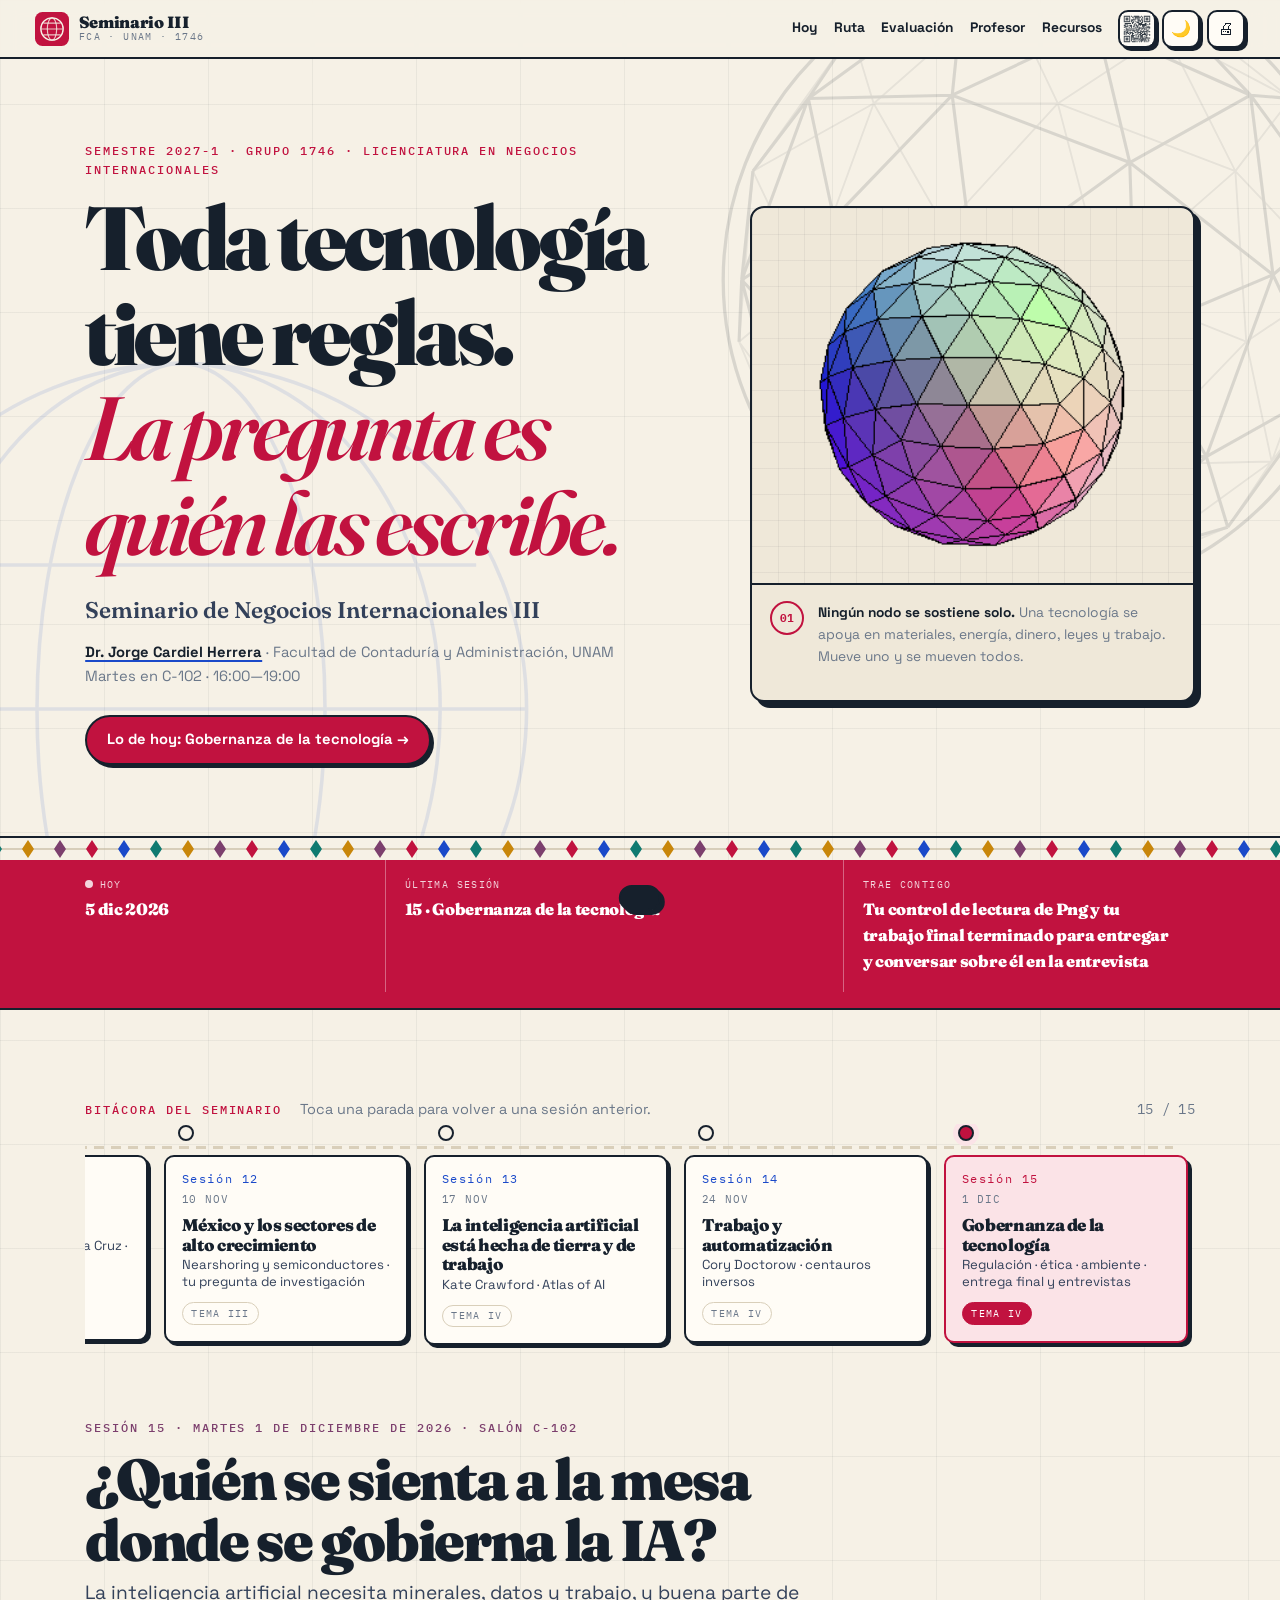
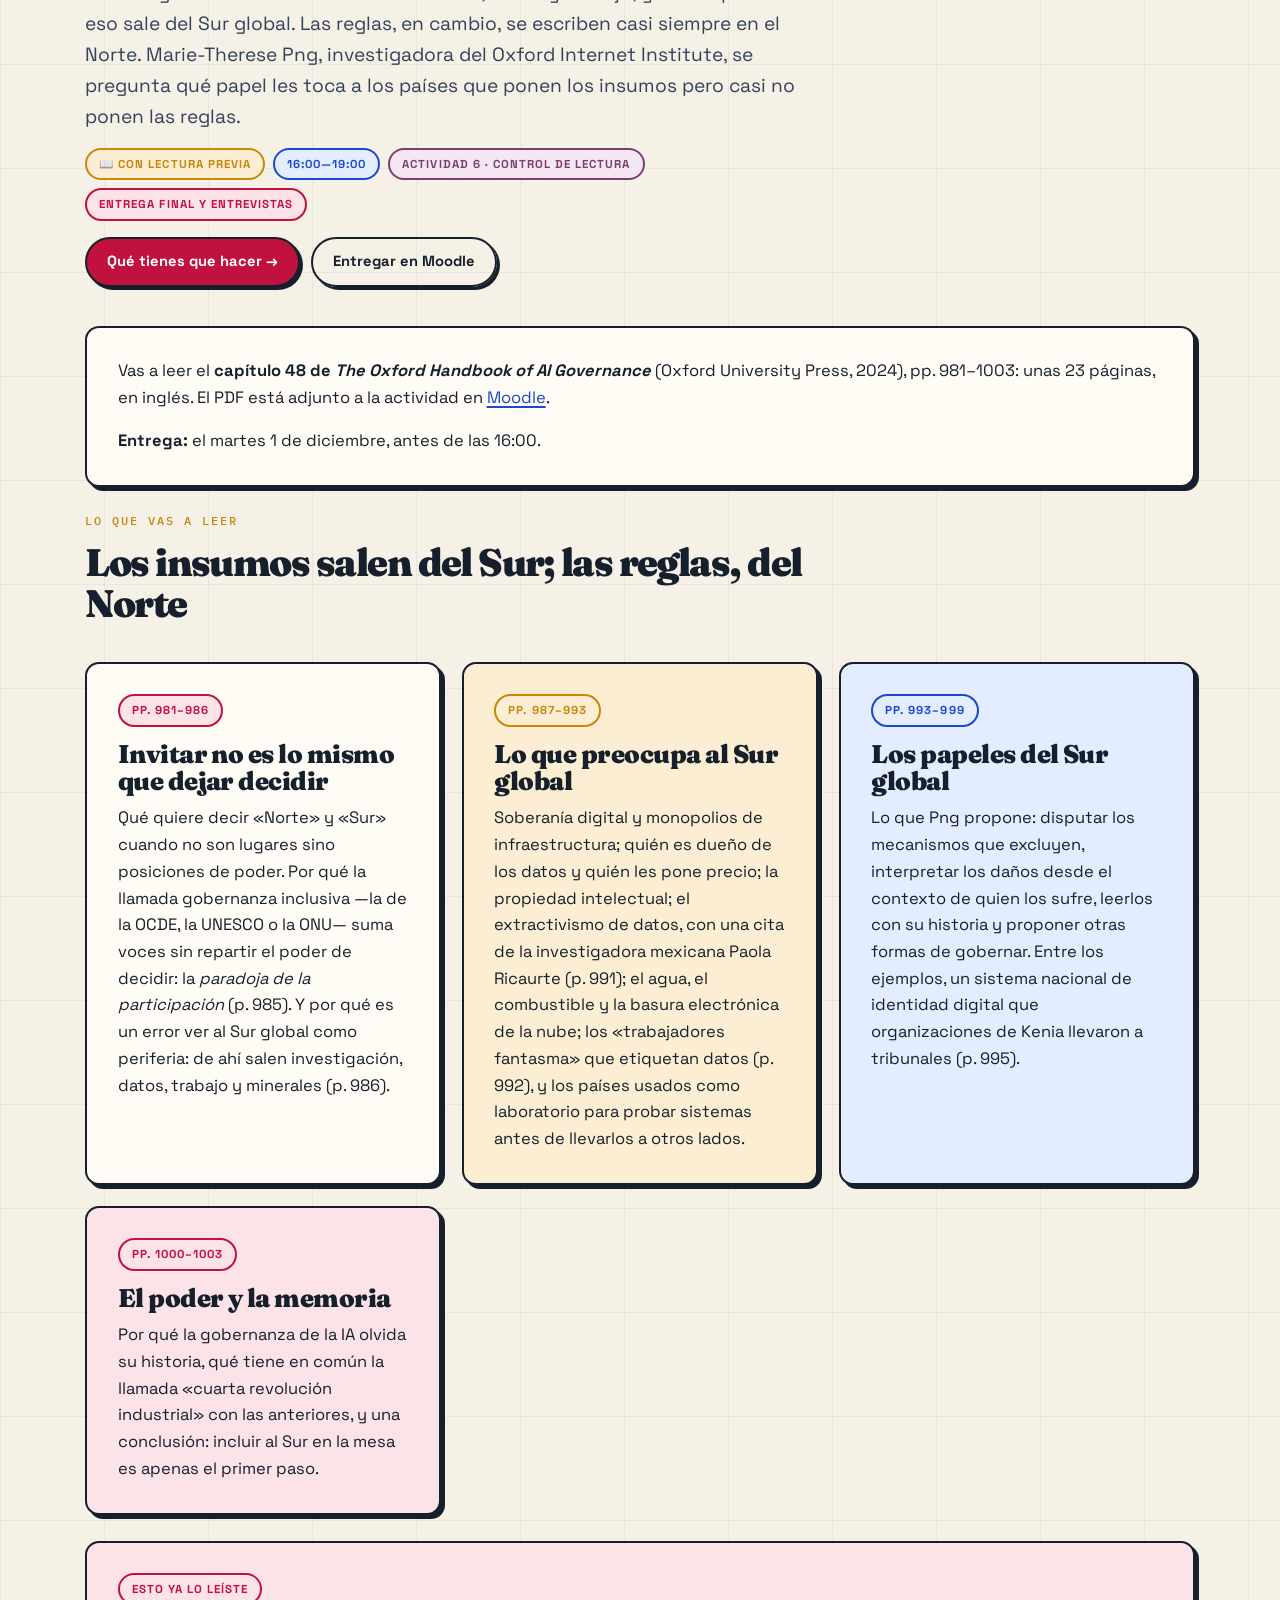
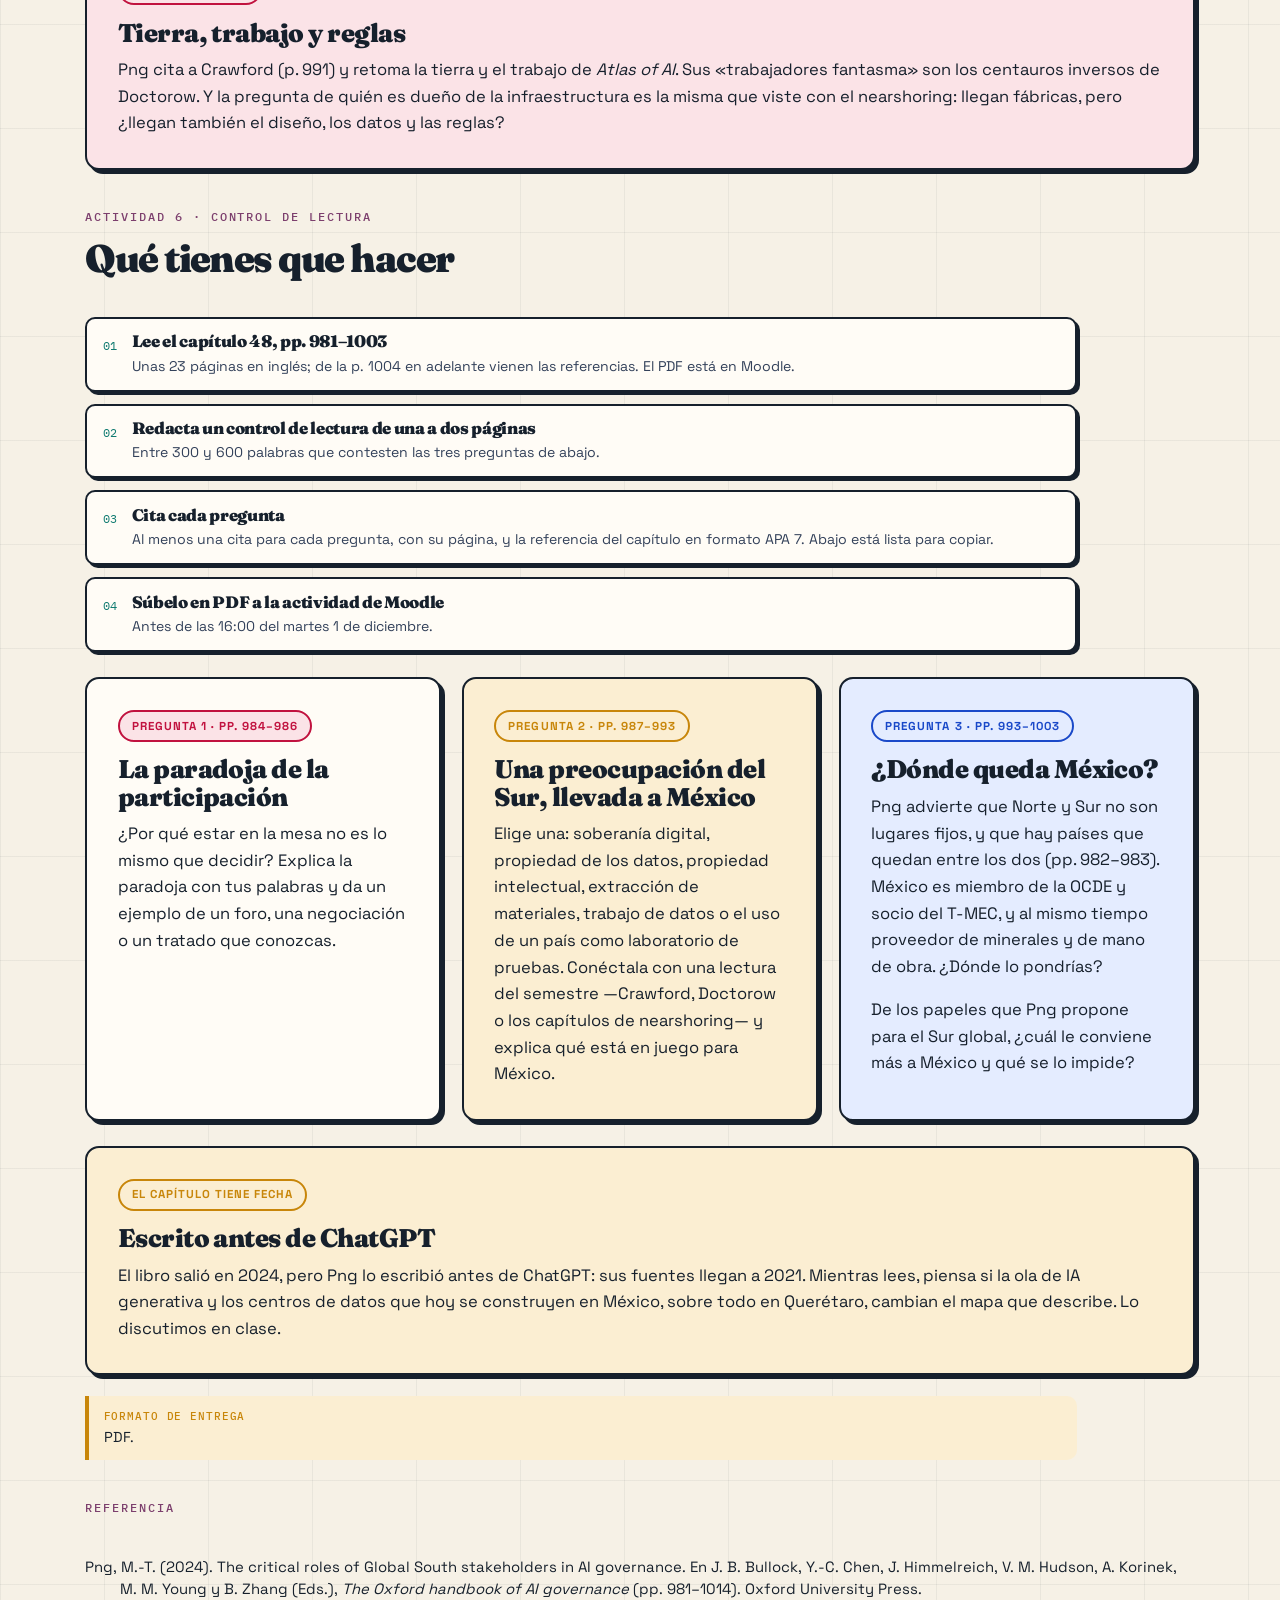
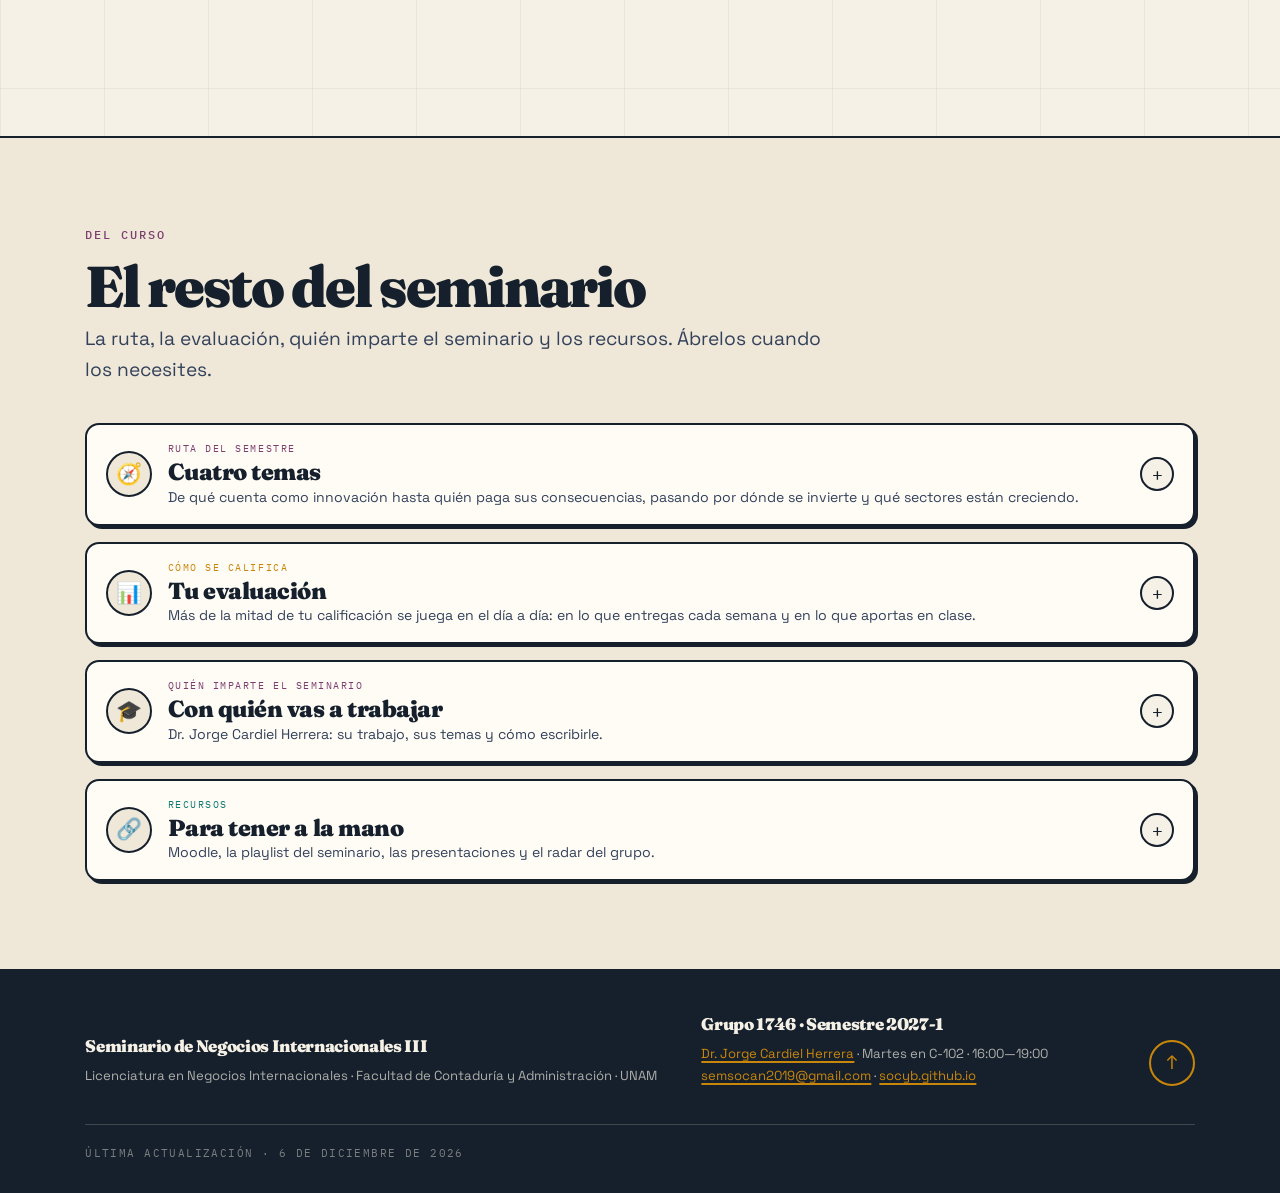
==== commit 6190c135: "Añade la dinámica de equipos de la sesión 14 y la enlaza desde la página del curso Co-Authored-By: C" ====
--- a/index.html
+++ b/index.html
@@ -240,6 +240,13 @@
           <h3>¿Para quién trabaja la máquina?</h3>
           <p>Centauros e inversos, la cita completa de Marx que retoma Crawford, KPI y P/E con números, el concurso de belleza de Keynes, las noticias que trajeron al foro, un glosario inglés–español y la actividad por equipo.</p>
           <p class="go">Abrir la presentación →</p>
+        </a>
+
+        <a class="link-card is-teal" href="dinamica-equipos.html" target="_blank" rel="noopener" style="margin-bottom:1.6rem">
+          <span class="pill pill-teal">Trabajo final · actividad en equipo</span>
+          <h3>Falta una semana. ¿Cómo van?</h3>
+          <p>Una brújula escoge al equipo que sigue. Cuenten qué tipo de trabajo van a entregar y en qué van, contesten tres preguntas sobre lo que ya entregaron y llévense las ideas de los demás equipos.</p>
+          <p class="go">Abrir la dinámica →</p>
         </a>
 
         <article class="card" style="margin-bottom:1.6rem">
@@ -2044,6 +2051,11 @@
                 <strong>M&amp;A Midyear Outlook 2026</strong>
                 <p>La lectura previa de la sesión 04</p>
               </a>
+              <a class="res-card" href="dinamica-equipos.html" target="_blank" rel="noopener">
+                <span class="res-icon">🧭</span>
+                <strong>Falta una semana. ¿Cómo van?</strong>
+                <p>La dinámica de equipos de la sesión 14</p>
+              </a>
               <a class="res-card" href="presentacion_s14.html" target="_blank" rel="noopener">
                 <span class="res-icon">🐎</span>
                 <strong>¿Para quién trabaja la máquina?</strong>
@@ -2104,7 +2116,7 @@
       </p>
       <a class="to-top" href="#inicio" aria-label="Volver al inicio">↑</a>
     </div>
-    <p class="foot-note">Última actualización · <time id="lastUpdate" datetime="2026-11-23">23 de noviembre de 2026</time></p>
+    <p class="foot-note">Última actualización · <time id="lastUpdate" datetime="2026-11-24">24 de noviembre de 2026</time></p>
   </footer>
 
   <!-- ═══════════════════ MARCO EMERGENTE · CÓDIGO QR ═══════════════════ -->
